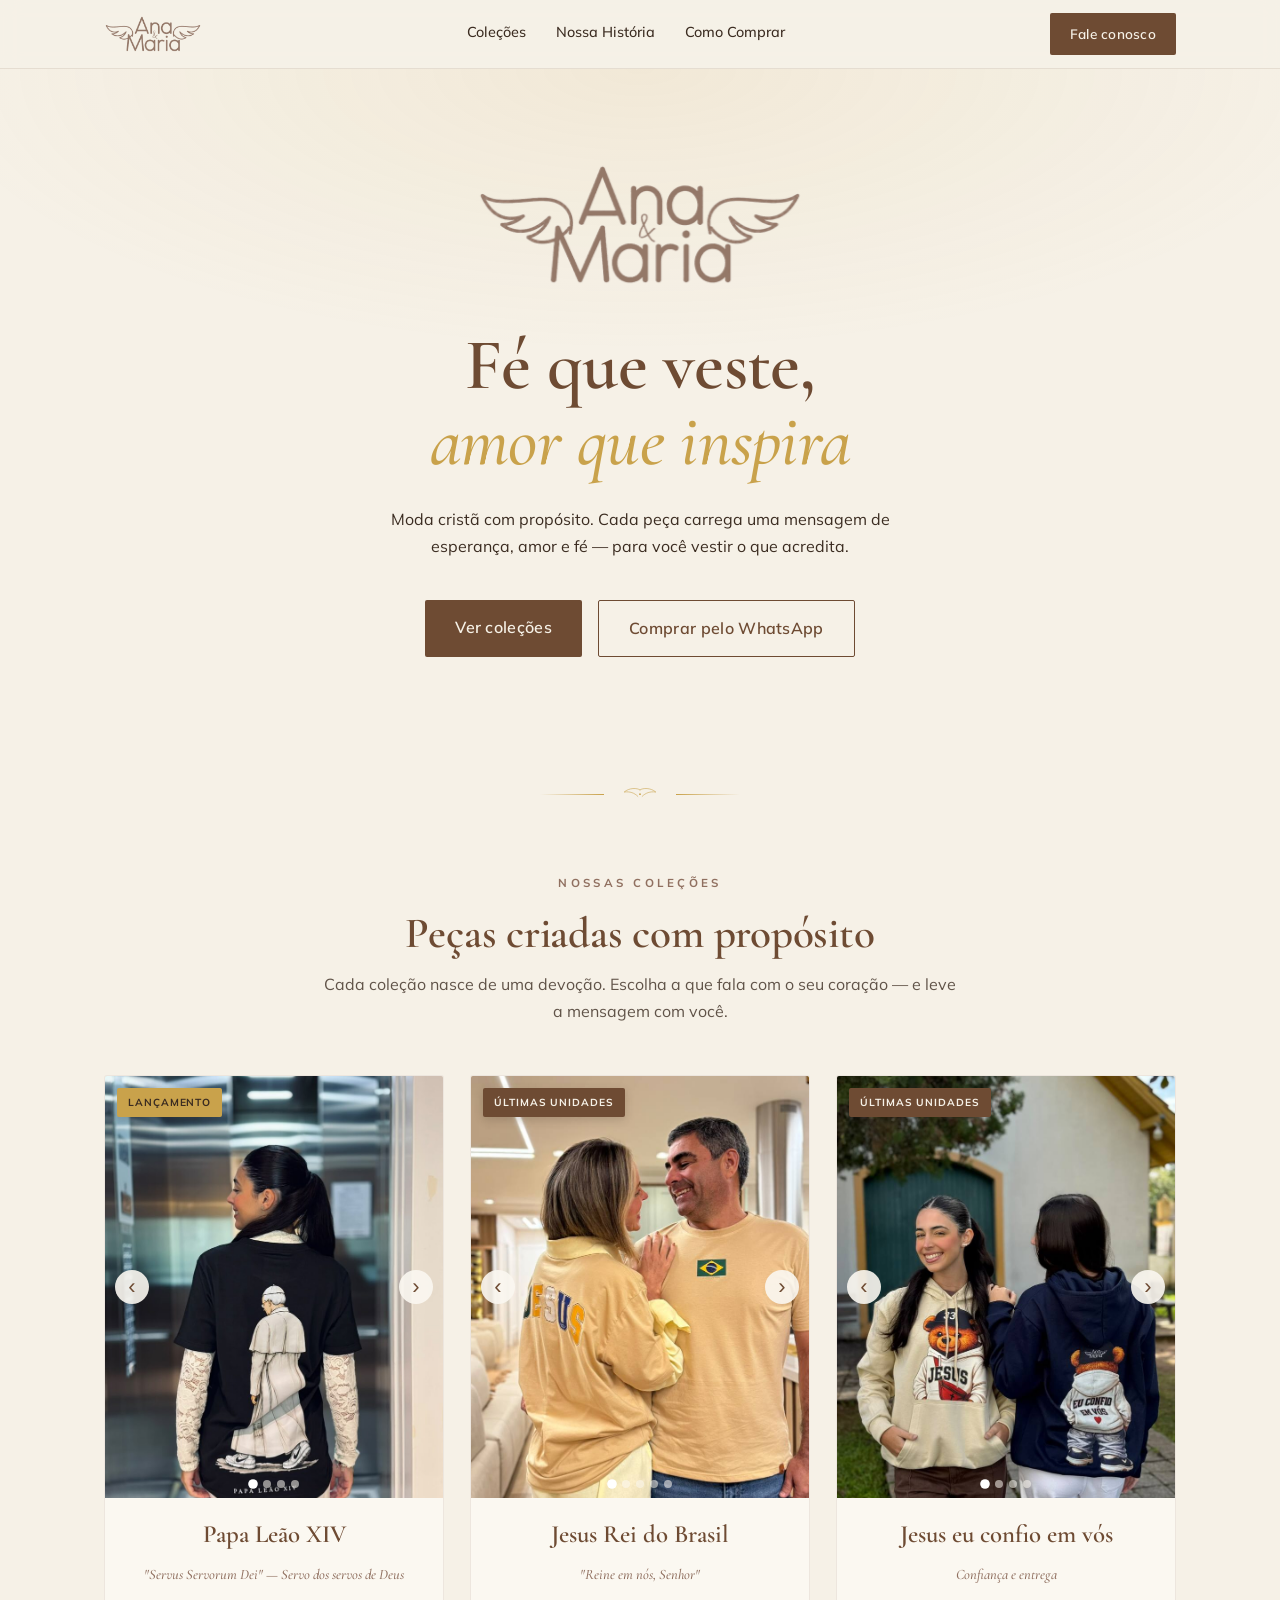
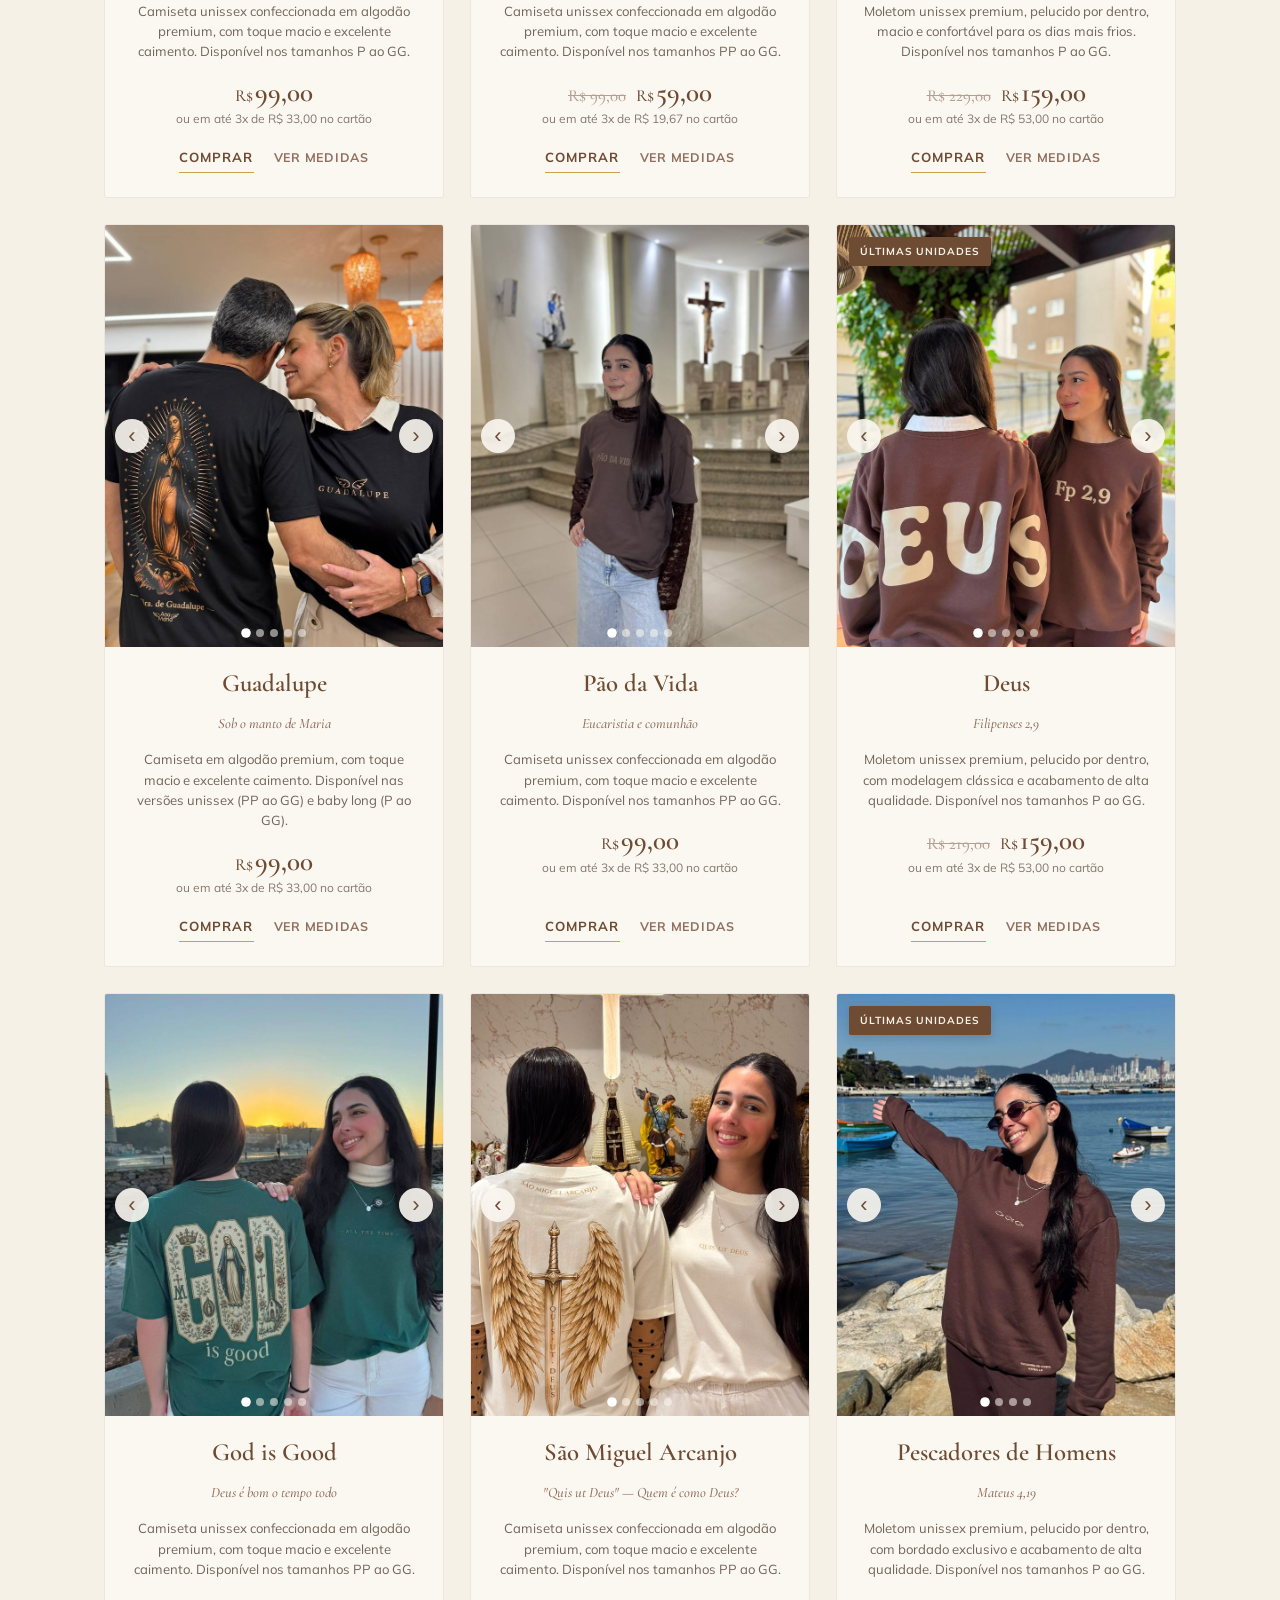
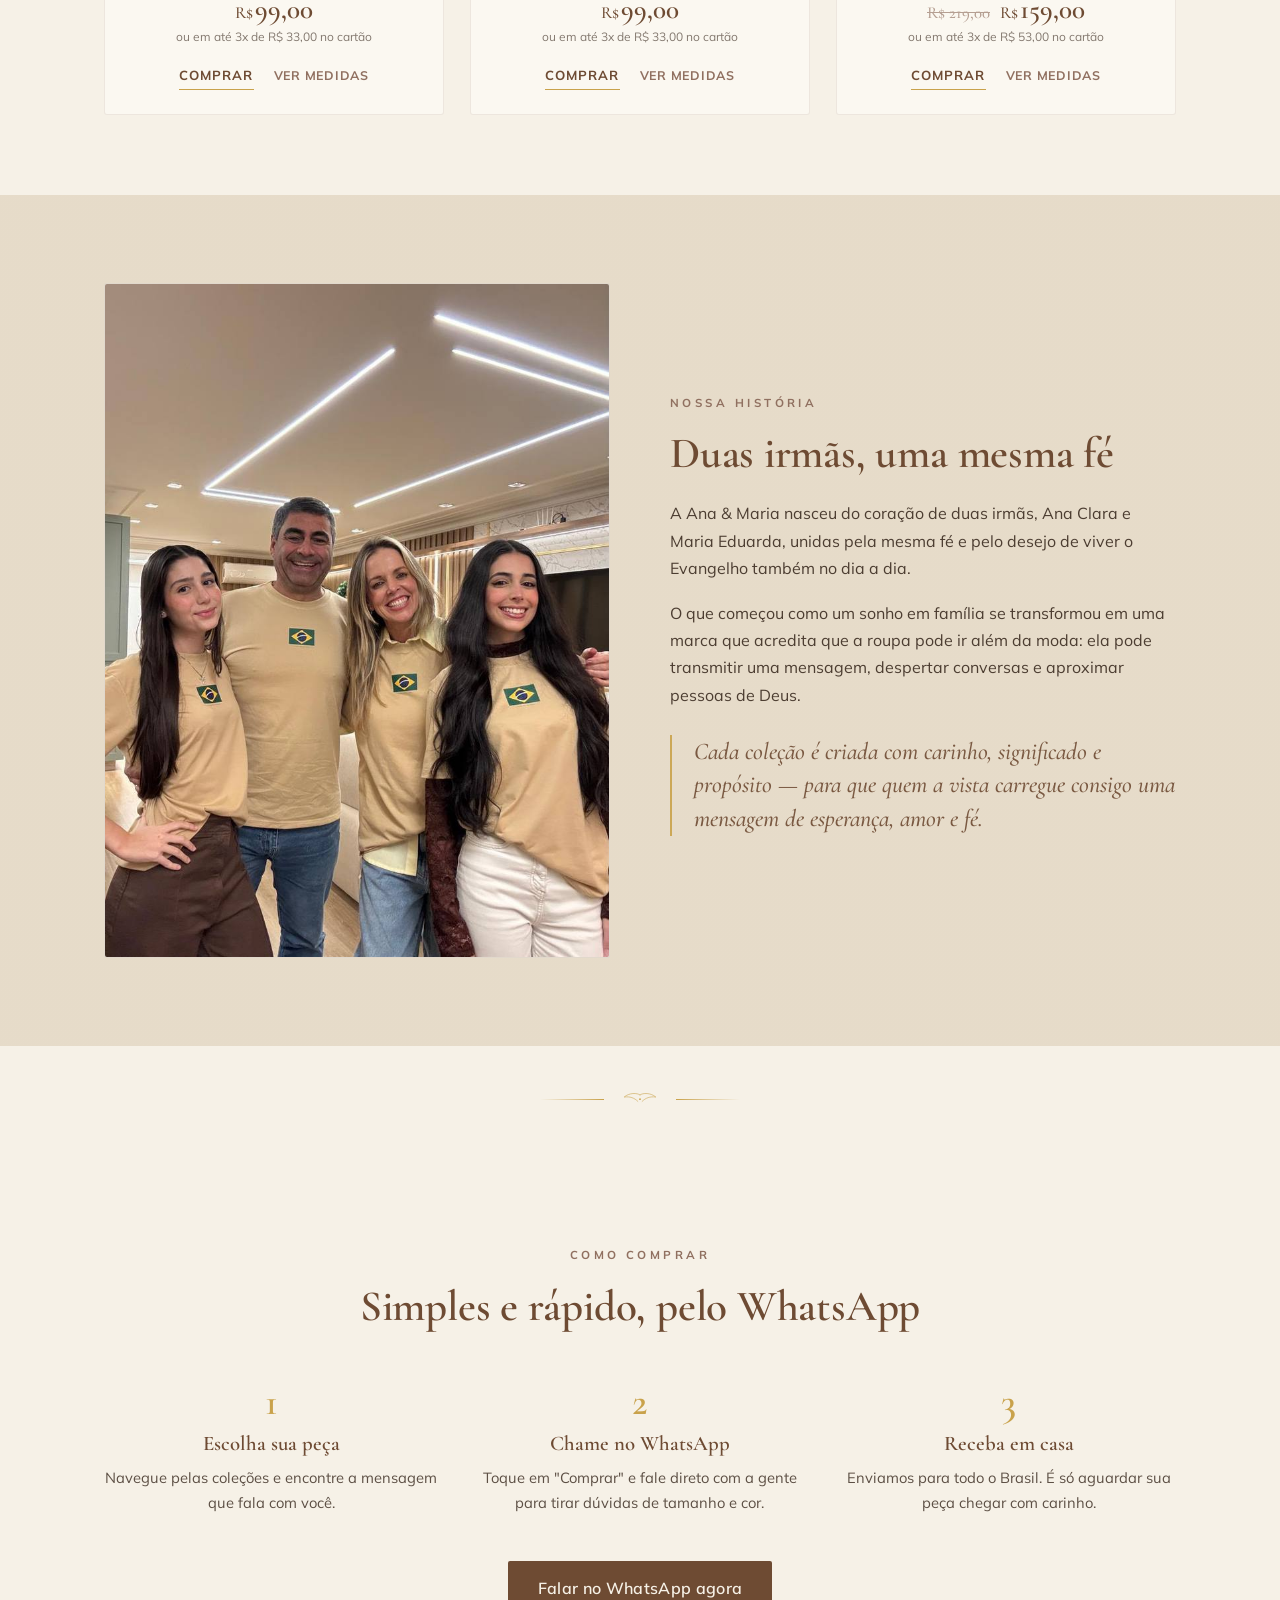
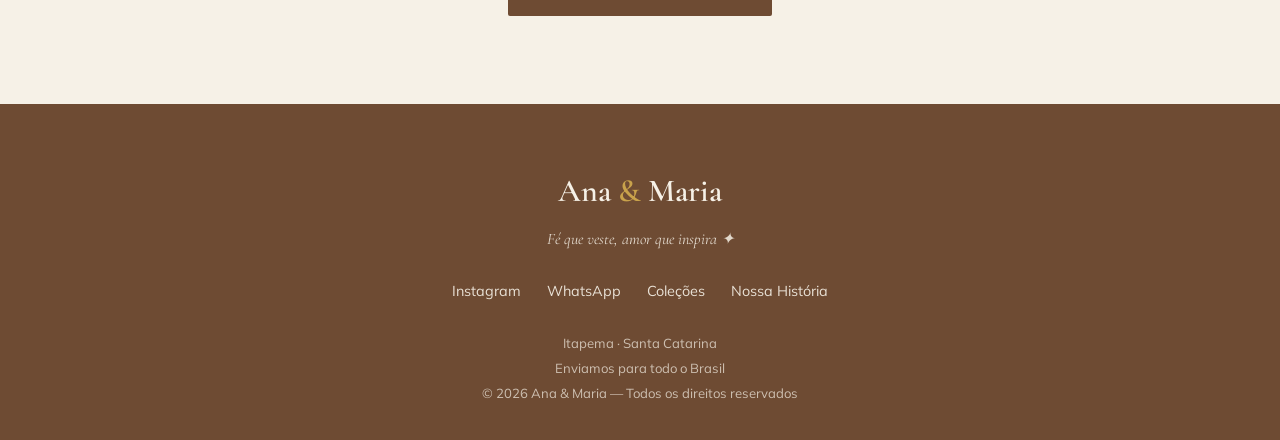
==== index.html @ 58301342 "V5.1 add coleção papa" ====
<!DOCTYPE html>
<html lang="pt-BR">
<head>
<meta charset="UTF-8">
<meta name="viewport" content="width=device-width, initial-scale=1.0">
<title>Ana &amp; Maria — Fé que veste, amor que inspira</title>
<meta name="description" content="Ana & Maria: moda cristã com propósito. Camisetas e moletons em algodão premium com mensagens de fé. Compre pelo WhatsApp — enviamos para todo o Brasil. Itapema/SC.">
<meta name="author" content="Ana &amp; Maria">
<meta name="robots" content="index, follow">
<link rel="canonical" href="https://useanaemaria.com.br/">
<meta name="theme-color" content="#F6F1E7">

<!-- ícones -->
<link rel="icon" type="image/png" href="img/favicon.png">
<link rel="apple-touch-icon" href="img/apple-touch-icon.png">

<!-- preview ao compartilhar (WhatsApp, Instagram, Facebook) -->
<meta property="og:type" content="website">
<meta property="og:site_name" content="Ana &amp; Maria">
<meta property="og:locale" content="pt_BR">
<meta property="og:title" content="Ana &amp; Maria — Fé que veste, amor que inspira">
<meta property="og:description" content="Ana & Maria: moda cristã com propósito. Camisetas e moletons em algodão premium com mensagens de fé. Compre pelo WhatsApp — enviamos para todo o Brasil. Itapema/SC.">
<meta property="og:url" content="https://useanaemaria.com.br/">
<meta property="og:image" content="https://useanaemaria.com.br/img/og-ana-e-maria.jpg">
<meta property="og:image:width" content="1200">
<meta property="og:image:height" content="630">
<meta property="og:image:alt" content="Ana &amp; Maria — moda cristã com propósito">
<meta name="twitter:card" content="summary_large_image">
<meta name="twitter:title" content="Ana &amp; Maria — Fé que veste, amor que inspira">
<meta name="twitter:description" content="Ana & Maria: moda cristã com propósito. Camisetas e moletons em algodão premium com mensagens de fé. Compre pelo WhatsApp — enviamos para todo o Brasil. Itapema/SC.">
<meta name="twitter:image" content="https://useanaemaria.com.br/img/og-ana-e-maria.jpg">

<link rel="preconnect" href="https://fonts.googleapis.com">
<link rel="preconnect" href="https://fonts.gstatic.com" crossorigin>
<link href="https://fonts.googleapis.com/css2?family=Cormorant+Garamond:ital,wght@0,500;0,600;0,700;1,500;1,600&family=Mulish:wght@300;400;500;600;700&display=swap" rel="stylesheet">
<style>
  :root{
    --creme:#F6F1E7;
    --pergaminho:#EAE0CE;
    --mocha:#907060;        /* cor real da logo */
    --terroso:#6E4B33;      /* profundo: títulos e botões */
    --espresso:#3B2C21;     /* texto corrido */
    --dourado:#C9A24B;      /* acento sacro */
    --card:#FBF8F1;
    --display:"Cormorant Garamond", Georgia, serif;
    --corpo:"Mulish", system-ui, sans-serif;
  }

  *{box-sizing:border-box;margin:0;padding:0;}
  html{scroll-behavior:smooth;}

  body{
    font-family:var(--corpo);
    color:var(--espresso);
    background:var(--creme);
    line-height:1.7;
    font-weight:400;
    -webkit-font-smoothing:antialiased;
  }

  .wrap{max-width:1120px;margin:0 auto;padding:0 24px;}

  .eyebrow{
    font-size:.72rem;font-weight:700;letter-spacing:.3em;
    text-transform:uppercase;color:var(--mocha);
  }

  /* ---------- tipografia dos títulos (refinada) ---------- */
  h1,h2,h3{font-family:var(--display);color:var(--terroso);}
  h1{font-weight:600;line-height:1.06;letter-spacing:-.01em;}
  h2{font-weight:600;line-height:1.15;letter-spacing:-.005em;}
  h3{font-weight:600;line-height:1.2;}

  /* ---------- animações base ---------- */
  @keyframes fadeUp{
    from{opacity:0;transform:translateY(20px);}
    to{opacity:1;transform:none;}
  }
  .h-anim{opacity:0;animation:fadeUp 1.4s cubic-bezier(.22,.61,.36,1) forwards;}
  .d1{animation-delay:.1s}
  .d2{animation-delay:.45s}
  .d3{animation-delay:.8s}
  .d4{animation-delay:1.15s}

  .reveal{
    opacity:0;transform:translateY(36px);
    transition:opacity 1.2s cubic-bezier(.22,.61,.36,1),transform 1.2s cubic-bezier(.22,.61,.36,1);
    transition-delay:var(--d,0s);
  }
  .reveal.visible{opacity:1;transform:none;}
  /* cards revelam via keyframe pra não conflitar com o hover */
  .card.reveal{transform:none;}
  .card.reveal.visible{animation:fadeUp 1.2s cubic-bezier(.22,.61,.36,1) both;animation-delay:var(--d,0s);}

  /* ---------- navbar ---------- */
  header.nav{
    position:sticky;top:0;z-index:50;
    background:rgba(246,241,231,.9);
    backdrop-filter:blur(10px);
    border-bottom:1px solid rgba(110,75,51,.12);
  }
  .nav-inner{display:flex;align-items:center;justify-content:space-between;height:68px;}
  .nav-logo img{height:38px;width:auto;display:block;}
  .nav-links{display:flex;gap:30px;}
  .nav-links a{
    color:var(--espresso);text-decoration:none;font-size:.9rem;font-weight:500;
    padding-bottom:2px;border-bottom:1px solid transparent;transition:border-color .2s;
  }
  .nav-links a:hover,.nav-links a:focus-visible{border-color:var(--dourado);}
  .nav-cta{
    background:var(--terroso);color:var(--creme);text-decoration:none;
    padding:9px 20px;border-radius:2px;font-size:.85rem;font-weight:600;
    letter-spacing:.02em;transition:background .2s;
  }
  .nav-cta:hover,.nav-cta:focus-visible{background:var(--mocha);}

  /* ---------- hero ---------- */
  .hero{
    text-align:center;padding:92px 24px 84px;
    background:
      radial-gradient(ellipse 80% 60% at 50% 0%, rgba(201,162,75,.10), transparent 70%),
      var(--creme);
  }
  .hero .logo-hero{width:clamp(230px,30vw,330px);height:auto;margin:0 auto 38px;display:block;}
  .hero h1{font-size:clamp(2.7rem,6.2vw,4.5rem);margin-bottom:26px;}
  .hero h1 em{font-style:italic;font-weight:500;color:var(--dourado);}
  .hero .tag{max-width:540px;margin:0 auto 40px;opacity:.85;}
  .hero .btns{display:flex;gap:16px;justify-content:center;flex-wrap:wrap;}
  .btn-primary{
    background:var(--terroso);color:var(--creme);text-decoration:none;
    padding:14px 30px;border-radius:2px;font-weight:600;letter-spacing:.02em;
    transition:transform .2s,background .2s;display:inline-block;
  }
  .btn-primary:hover,.btn-primary:focus-visible{background:var(--mocha);transform:translateY(-2px);}
  .btn-ghost{
    background:transparent;color:var(--terroso);text-decoration:none;
    padding:14px 30px;border:1px solid var(--terroso);border-radius:2px;
    font-weight:600;letter-spacing:.02em;transition:all .2s;display:inline-block;
  }
  .btn-ghost:hover,.btn-ghost:focus-visible{background:var(--terroso);color:var(--creme);}

  /* ---------- divisória asas (desenham ao aparecer) ---------- */
  .divisor{padding:46px 0;}
  .asas{display:flex;align-items:center;justify-content:center;gap:18px;}
  .asas .linha{height:1px;width:64px;background:linear-gradient(90deg,transparent,var(--dourado));}
  .asas .linha.dir{background:linear-gradient(90deg,var(--dourado),transparent);}
  .asas svg{width:36px;height:auto;color:var(--dourado);overflow:visible;}
  .asas svg path{
    stroke-dasharray:230;stroke-dashoffset:230;
    transition:stroke-dashoffset 2.3s ease .2s;
  }
  .asas.visible svg path{stroke-dashoffset:0;}
  .asas svg circle{opacity:0;transition:opacity .8s ease 2.1s;}
  .asas.visible svg circle{opacity:1;}

  /* ---------- coleções ---------- */
  .colecoes{padding:20px 0 80px;}
  .sec-head{text-align:center;max-width:640px;margin:0 auto 50px;}
  .sec-head h2{font-size:clamp(1.9rem,3.6vw,2.7rem);margin:14px 0 12px;}
  .sec-head p{opacity:.8;}

  .grade{display:grid;grid-template-columns:repeat(3,1fr);gap:26px;}
  .grade .card:nth-child(2){--d:.18s}
  .grade .card:nth-child(3){--d:.36s}
  .grade .card:nth-child(4){--d:.14s}
  .grade .card:nth-child(5){--d:.32s}
  .grade .card:nth-child(6){--d:.5s}

  .card{
    background:var(--card);border:1px solid rgba(110,75,51,.10);
    border-radius:3px;overflow:hidden;
    transition:transform .3s cubic-bezier(.22,.61,.36,1),box-shadow .3s;
    display:flex;flex-direction:column;
  }
  .card:hover{transform:translateY(-5px);box-shadow:0 16px 36px rgba(59,44,33,.11);}
  .card .foto{aspect-ratio:4/5;background:var(--pergaminho);position:relative;overflow:hidden;}
  .trilho{display:flex;height:100%;transition:transform .45s cubic-bezier(.22,.61,.36,1);touch-action:pan-y;cursor:grab;}
  .trilho img{flex:0 0 100%;width:100%;height:100%;object-fit:cover;user-select:none;-webkit-user-drag:none;}
  .cnav{
    position:absolute;top:50%;transform:translateY(-50%);z-index:2;
    width:34px;height:34px;border-radius:50%;border:none;cursor:pointer;
    background:rgba(251,248,241,.9);color:var(--terroso);font-size:22px;line-height:1;
    display:flex;align-items:center;justify-content:center;transition:background .2s;
  }
  .cnav:hover{background:#fff;}
  .cnav.prev{left:10px}.cnav.next{right:10px}
  .cdots{position:absolute;bottom:10px;left:0;right:0;z-index:2;display:flex;gap:6px;justify-content:center;}
  .cdots button{width:8px;height:8px;border-radius:50%;border:none;padding:0;cursor:pointer;background:rgba(251,248,241,.55);transition:background .2s,transform .2s;}
  .cdots button.on{background:#fff;transform:scale(1.2);}
  .card .info{padding:22px 22px 24px;text-align:center;display:flex;flex-direction:column;gap:13px;flex:1;}
  .card .info h3{font-size:1.55rem;}
  .card .info .verso{font-size:.9rem;font-style:italic;font-family:var(--display);font-weight:500;color:var(--mocha);min-height:1.2em;}
  .card .info .desc{font-size:.82rem;opacity:.72;margin:0;line-height:1.55;padding:0 4px;}
  .card .info .preco{display:flex;flex-direction:column;gap:3px;margin-top:4px;}
  .card .info .preco .valor{font-family:var(--display);font-size:1.7rem;font-weight:600;color:var(--terroso);line-height:1;}
  .card .info .preco .valor small{font-size:.62em;font-weight:500;margin-right:2px;}
  .card .info .preco .parcela{font-size:.75rem;opacity:.62;}
  .card .info .preco .valores{display:flex;gap:10px;align-items:baseline;justify-content:center;flex-wrap:wrap;}
  .card .info .preco .antigo{font-family:var(--display);font-size:1.05rem;font-weight:500;color:var(--mocha);opacity:.65;text-decoration:line-through;line-height:1;}
  .card .selo{
    position:absolute;top:12px;left:12px;z-index:3;
    background:var(--terroso);color:var(--creme);
    font-family:var(--corpo);font-size:.64rem;font-weight:700;
    letter-spacing:.09em;text-transform:uppercase;
    padding:6px 11px;border-radius:2px;
    box-shadow:0 3px 10px rgba(59,44,33,.20);
  }
  .card .selo.lancamento{background:var(--dourado);color:var(--espresso);}
  .card .info .acoes{margin-top:auto;padding-top:4px;display:flex;gap:20px;justify-content:center;align-items:center;}
  .card .info .comprar{
    color:var(--terroso);text-decoration:none;font-size:.82rem;font-weight:700;
    letter-spacing:.08em;text-transform:uppercase;border-bottom:1px solid var(--dourado);
    padding-bottom:3px;transition:color .2s;
  }
  .card .info .comprar:hover,.card .info .comprar:focus-visible{color:var(--dourado);}

  .medidas-btn{
    background:none;border:none;cursor:pointer;font-family:var(--corpo);
    color:var(--mocha);font-size:.78rem;font-weight:700;letter-spacing:.06em;text-transform:uppercase;
    padding:0 0 3px;border-bottom:1px solid transparent;transition:color .2s,border-color .2s;
  }
  .medidas-btn:hover,.medidas-btn:focus-visible{color:var(--dourado);border-color:var(--dourado);}

  .mmodal{
    position:fixed;inset:0;z-index:100;display:none;
    align-items:center;justify-content:center;padding:20px;
    background:rgba(43,32,24,.78);
  }
  .mmodal.aberto{display:flex;}
  .mmodal .caixa{
    position:relative;max-width:430px;width:100%;max-height:90vh;overflow:auto;
    border-radius:6px;background:var(--card);
  }
  .mmodal .caixa img{width:100%;display:block;}
  .mmodal .caixa img + img{margin-top:14px;}
  .mfechar{
    position:sticky;top:10px;margin-left:auto;margin-right:10px;display:flex;align-items:center;justify-content:center;
    width:34px;height:34px;border-radius:50%;border:none;cursor:pointer;
    background:rgba(251,248,241,.95);color:var(--terroso);font-size:20px;z-index:2;
  }

  /* ---------- história ---------- */
  .historia{
    background:linear-gradient(rgba(110,75,51,.03),rgba(110,75,51,.03)),var(--pergaminho);
    padding:88px 0;
  }
  .hist-grid{display:grid;grid-template-columns:1fr 1fr;gap:60px;align-items:center;}
  .hist-foto{
    aspect-ratio:3/4;background:var(--creme);border:1px solid rgba(110,75,51,.15);
    border-radius:3px;display:flex;align-items:center;justify-content:center;
    color:var(--mocha);overflow:hidden;
    /* SUBSTITUA por: <img src="irmas.jpg" alt="Ana Clara e Maria Eduarda"> */
  }
  .hist-foto img{width:100%;height:100%;object-fit:cover;}
  .hist-foto .ph{font-size:.78rem;letter-spacing:.14em;text-transform:uppercase;opacity:.55;}
  .hist-txt{--d:.3s;}
  .hist-txt h2{font-size:clamp(1.9rem,3.6vw,2.7rem);margin:14px 0 22px;}
  .hist-txt p{margin-bottom:18px;opacity:.9;}
  .pull{
    font-family:var(--display);font-style:italic;font-weight:500;font-size:1.5rem;line-height:1.4;
    color:var(--terroso);border-left:2px solid var(--dourado);padding-left:22px;margin:26px 0;
  }

  /* ---------- como comprar ---------- */
  .comprar-sec{padding:88px 0;text-align:center;}
  .passos{display:grid;grid-template-columns:repeat(3,1fr);gap:34px;margin:52px 0 46px;}
  .passos .passo:nth-child(2){--d:.2s}
  .passos .passo:nth-child(3){--d:.4s}
  .passo .num{font-family:var(--display);font-weight:600;font-size:2.4rem;color:var(--dourado);line-height:1;margin-bottom:10px;}
  .passo h3{font-size:1.3rem;margin-bottom:8px;}
  .passo p{font-size:.92rem;opacity:.82;}

  /* ---------- rodapé ---------- */
  footer{background:var(--terroso);color:var(--creme);padding:60px 24px 34px;text-align:center;}
  footer .fbrand{font-family:var(--display);font-size:2rem;font-weight:600;margin-bottom:8px;}
  footer .fbrand span{color:var(--dourado);}
  footer .fmotto{font-family:var(--display);font-style:italic;opacity:.85;margin-bottom:26px;}
  footer .flinks{display:flex;gap:26px;justify-content:center;flex-wrap:wrap;margin-bottom:26px;}
  footer .flinks a{color:var(--creme);text-decoration:none;font-size:.9rem;opacity:.9;border-bottom:1px solid transparent;transition:border-color .2s;}
  footer .flinks a:hover,footer .flinks a:focus-visible{border-color:var(--dourado);}
  footer .finfo{font-size:.82rem;opacity:.7;line-height:1.9;}

  /* ---------- responsivo ---------- */
  @media (max-width:860px){
    .grade{grid-template-columns:repeat(2,1fr);}
    .hist-grid{grid-template-columns:1fr;gap:34px;}
    .hist-foto{max-width:360px;margin:0 auto;width:100%;}
    .passos{grid-template-columns:1fr;gap:28px;}
    .nav-links,.nav-cta{display:none;}
  }
  @media (max-width:520px){
    .grade{grid-template-columns:1fr;}
    .hero{padding:64px 20px 58px;}
  }

  /* ---------- acessibilidade ---------- */
  @media (prefers-reduced-motion:reduce){
    *{transition:none!important;animation:none!important;scroll-behavior:auto!important;}
    .h-anim{opacity:1;}
    .reveal{opacity:1;transform:none;}
    .asas svg path{stroke-dashoffset:0;}
    .asas svg circle{opacity:1;}
  }
  :focus-visible{outline:2px solid var(--dourado);outline-offset:3px;}
</style>
</head>
<body>

<!-- ============ NAV ============ -->
<header class="nav">
  <div class="wrap nav-inner">
    <a class="nav-logo" href="#" aria-label="Ana & Maria — início">
      <img src="img/logo.png" alt="Ana & Maria">
    </a>
    <nav class="nav-links">
      <a href="#colecoes">Coleções</a>
      <a href="#historia">Nossa História</a>
      <a href="#comprar">Como Comprar</a>
    </nav>
    <a class="nav-cta" href="https://wa.me/5547996770546?text=Ol%C3%A1!%20Vim%20pelo%20site%20da%20Ana%20%26%20Maria" target="_blank" rel="noopener">Fale conosco</a>
  </div>
</header>

<!-- ============ HERO ============ -->
<section class="hero">
  <img class="logo-hero h-anim d1" src="img/logo.png" alt="Ana & Maria">
  <h1 class="h-anim d2">Fé que veste,<br><em>amor que inspira</em></h1>
  <p class="tag h-anim d3">Moda cristã com propósito. Cada peça carrega uma mensagem de esperança, amor e fé — para você vestir o que acredita.</p>
  <div class="btns h-anim d4">
    <a class="btn-primary" href="#colecoes">Ver coleções</a>
    <a class="btn-ghost" href="https://wa.me/5547996770546?text=Ol%C3%A1!%20Vim%20pelo%20site%20da%20Ana%20%26%20Maria" target="_blank" rel="noopener">Comprar pelo WhatsApp</a>
  </div>
</section>

<!-- divisória asas -->
<div class="divisor">
  <div class="asas reveal">
    <span class="linha"></span>
    <svg viewBox="0 0 100 40" fill="none" xmlns="http://www.w3.org/2000/svg" aria-hidden="true">
      <path d="M50 8 C42 2 20 2 6 14 C22 12 34 16 44 26 M50 8 C58 2 80 2 94 14 C78 12 66 16 56 26" stroke="currentColor" stroke-width="1.6" stroke-linecap="round"/>
      <circle cx="50" cy="20" r="2.4" fill="currentColor"/>
    </svg>
    <span class="linha dir"></span>
  </div>
</div>

<!-- ============ COLEÇÕES ============ -->
<section class="colecoes" id="colecoes">
  <div class="wrap">
    <div class="sec-head reveal">
      <span class="eyebrow">Nossas Coleções</span>
      <h2>Peças criadas com propósito</h2>
      <p>Cada coleção nasce de uma devoção. Escolha a que fala com o seu coração — e leve a mensagem com você.</p>
    </div>

    <div class="grade">
      <!-- CARD 1 -->
      <article class="card reveal">
        <div class="foto carrossel">
          <span class="selo lancamento">Lançamento</span>
          <div class="trilho">
            <img src="img/papa-leao-xiv-capa.jpg" alt="Coleção Papa Leão XIV" loading="lazy" draggable="false">
            <img src="img/papa-leao-xiv-frente.jpg" alt="Coleção Papa Leão XIV — frente" loading="lazy" draggable="false">
            <img src="img/papa-leao-xiv-costas.jpg" alt="Coleção Papa Leão XIV — costas" loading="lazy" draggable="false">
            <img src="img/papa-leao-xiv-frente-2.jpg" alt="Coleção Papa Leão XIV — frente, outro ângulo" loading="lazy" draggable="false">
          </div>
          <button class="cnav prev" aria-label="Foto anterior">&#8249;</button>
          <button class="cnav next" aria-label="Próxima foto">&#8250;</button>
          <div class="cdots"></div>
        </div>
        <div class="info">
          <h3>Papa Leão XIV</h3>
          <span class="verso">"Servus Servorum Dei" — Servo dos servos de Deus</span>
          <p class="desc">Camiseta unissex confeccionada em algodão premium, com toque macio e excelente caimento. Disponível nos tamanhos P ao GG.</p>
          <div class="preco">
            <span class="valor"><small>R$</small>99,00</span>
            <span class="parcela">ou em até 3x de R$ 33,00 no cartão</span>
          </div>
          <div class="acoes">
            <a class="comprar" href="https://wa.me/5547996770546?text=Ol%C3%A1!%20Tenho%20interesse%20na%20cole%C3%A7%C3%A3o%20Papa%20Le%C3%A3o%20XIV" target="_blank" rel="noopener">Comprar</a>
            <button class="medidas-btn" data-tab="uni">Ver medidas</button>
          </div>
        </div>
      </article>
      <article class="card reveal">
        <div class="foto carrossel">
          <span class="selo">Últimas unidades</span>
          <div class="trilho">
            <img src="img/jesus-rei-do-brasil-capa.jpg" alt="Coleção Jesus Rei do Brasil" loading="lazy" draggable="false">
            <img src="img/jesus-rei-do-brasil-frente.jpg" alt="Coleção Jesus Rei do Brasil — frente" loading="lazy" draggable="false">
            <img src="img/jesus-rei-do-brasil-costas.jpg" alt="Coleção Jesus Rei do Brasil — costas" loading="lazy" draggable="false">
            <img src="img/jesus-rei-do-brasil-frente-unissex.jpg" alt="Coleção Jesus Rei do Brasil — versão unissex, frente" loading="lazy" draggable="false">
            <img src="img/jesus-rei-do-brasil-costas-unissex.jpg" alt="Coleção Jesus Rei do Brasil — versão unissex, costas" loading="lazy" draggable="false">
          </div>
          <button class="cnav prev" aria-label="Foto anterior">&#8249;</button>
          <button class="cnav next" aria-label="Próxima foto">&#8250;</button>
          <div class="cdots"></div>
        </div>
        <div class="info">
          <h3>Jesus Rei do Brasil</h3>
          <span class="verso">"Reine em nós, Senhor"</span>
          <p class="desc">Camiseta unissex confeccionada em algodão premium, com toque macio e excelente caimento. Disponível nos tamanhos PP ao GG.</p>
          <div class="preco">
            <span class="valores"><span class="antigo">R$ 99,00</span><span class="valor"><small>R$</small>59,00</span></span>
            <span class="parcela">ou em até 3x de R$ 19,67 no cartão</span>
          </div>
          <div class="acoes">
            <a class="comprar" href="https://wa.me/5547996770546?text=Ol%C3%A1!%20Tenho%20interesse%20na%20cole%C3%A7%C3%A3o%20Jesus%20Rei%20do%20Brasil" target="_blank" rel="noopener">Comprar</a>
            <button class="medidas-btn" data-tab="uni">Ver medidas</button>
          </div>
        </div>
      </article>
      <!-- CARD 2 -->
      <article class="card reveal">
        <div class="foto carrossel">
          <span class="selo">Últimas unidades</span>
          <div class="trilho">
            <img src="img/jesus-eu-confio-em-vos-capa.jpg" alt="Coleção Jesus eu confio em vós" loading="lazy" draggable="false">
            <img src="img/jesus-eu-confio-em-vos-frente-creme.jpg" alt="Coleção Jesus eu confio em vós — frente (creme)" loading="lazy" draggable="false">
            <img src="img/jesus-eu-confio-em-vos-frente-azul.jpg" alt="Coleção Jesus eu confio em vós — frente (azul marinho)" loading="lazy" draggable="false">
            <img src="img/jesus-eu-confio-em-vos-costas.jpg" alt="Coleção Jesus eu confio em vós — costas" loading="lazy" draggable="false">
          </div>
          <button class="cnav prev" aria-label="Foto anterior">&#8249;</button>
          <button class="cnav next" aria-label="Próxima foto">&#8250;</button>
          <div class="cdots"></div>
        </div>
        <div class="info">
          <h3>Jesus eu confio em vós</h3>
          <span class="verso">Confiança e entrega</span>
          <p class="desc">Moletom unissex premium, pelucido por dentro, macio e confortável para os dias mais frios. Disponível nos tamanhos P ao GG.</p>
          <div class="preco">
            <span class="valores"><span class="antigo">R$ 229,00</span><span class="valor"><small>R$</small>159,00</span></span>
            <span class="parcela">ou em até 3x de R$ 53,00 no cartão</span>
          </div>
          <div class="acoes">
            <a class="comprar" href="https://wa.me/5547996770546?text=Ol%C3%A1!%20Tenho%20interesse%20na%20cole%C3%A7%C3%A3o%20Jesus%20eu%20confio%20em%20v%C3%B3s" target="_blank" rel="noopener">Comprar</a>
            <button class="medidas-btn" data-tab="capuz">Ver medidas</button>
          </div>
        </div>
      </article>
      <!-- CARD 3 -->
      <article class="card reveal">
        <div class="foto carrossel">
          <div class="trilho">
            <img src="img/guadalupe-capa.jpg" alt="Coleção Guadalupe" loading="lazy" draggable="false">
            <img src="img/guadalupe-frente.jpg" alt="Coleção Guadalupe — frente" loading="lazy" draggable="false">
            <img src="img/guadalupe-costas.jpg" alt="Coleção Guadalupe — costas" loading="lazy" draggable="false">
            <img src="img/guadalupe-frente-unissex.jpg" alt="Coleção Guadalupe — versão unissex, frente" loading="lazy" draggable="false">
            <img src="img/guadalupe-costas-unissex.jpg" alt="Coleção Guadalupe — versão unissex, costas" loading="lazy" draggable="false">
          </div>
          <button class="cnav prev" aria-label="Foto anterior">&#8249;</button>
          <button class="cnav next" aria-label="Próxima foto">&#8250;</button>
          <div class="cdots"></div>
        </div>
        <div class="info">
          <h3>Guadalupe</h3>
          <span class="verso">Sob o manto de Maria</span>
          <p class="desc">Camiseta em algodão premium, com toque macio e excelente caimento. Disponível nas versões unissex (PP ao GG) e baby long (P ao GG).</p>
          <div class="preco">
            <span class="valor"><small>R$</small>99,00</span>
            <span class="parcela">ou em até 3x de R$ 33,00 no cartão</span>
          </div>
          <div class="acoes">
            <a class="comprar" href="https://wa.me/5547996770546?text=Ol%C3%A1!%20Tenho%20interesse%20na%20cole%C3%A7%C3%A3o%20Guadalupe" target="_blank" rel="noopener">Comprar</a>
            <button class="medidas-btn" data-tab="uni,fem">Ver medidas</button>
          </div>
        </div>
      </article>
      <!-- CARD 4 -->
      <article class="card reveal">
        <div class="foto carrossel">
          <div class="trilho">
            <img src="img/pao-da-vida-capa.jpg" alt="Coleção Pão da Vida" loading="lazy" draggable="false">
            <img src="img/pao-da-vida-frente.jpg" alt="Coleção Pão da Vida — frente" loading="lazy" draggable="false">
            <img src="img/pao-da-vida-costas.jpg" alt="Coleção Pão da Vida — costas" loading="lazy" draggable="false">
            <img src="img/pao-da-vida-frente-unissex.jpg" alt="Coleção Pão da Vida — versão unissex, frente" loading="lazy" draggable="false">
            <img src="img/pao-da-vida-costas-unissex.jpg" alt="Coleção Pão da Vida — versão unissex, costas" loading="lazy" draggable="false">
          </div>
          <button class="cnav prev" aria-label="Foto anterior">&#8249;</button>
          <button class="cnav next" aria-label="Próxima foto">&#8250;</button>
          <div class="cdots"></div>
        </div>
        <div class="info">
          <h3>Pão da Vida</h3>
          <span class="verso">Eucaristia e comunhão</span>
          <p class="desc">Camiseta unissex confeccionada em algodão premium, com toque macio e excelente caimento. Disponível nos tamanhos PP ao GG.</p>
          <div class="preco">
            <span class="valor"><small>R$</small>99,00</span>
            <span class="parcela">ou em até 3x de R$ 33,00 no cartão</span>
          </div>
          <div class="acoes">
            <a class="comprar" href="https://wa.me/5547996770546?text=Ol%C3%A1!%20Tenho%20interesse%20na%20cole%C3%A7%C3%A3o%20P%C3%A3o%20da%20Vida" target="_blank" rel="noopener">Comprar</a>
            <button class="medidas-btn" data-tab="uni">Ver medidas</button>
          </div>
        </div>
      </article>
      <!-- CARD 5 -->
      <article class="card reveal">
        <div class="foto carrossel">
          <span class="selo">Últimas unidades</span>
          <div class="trilho">
            <img src="img/deus-capa.jpg" alt="Coleção Deus" loading="lazy" draggable="false">
            <img src="img/deus-frente.jpg" alt="Coleção Deus — frente" loading="lazy" draggable="false">
            <img src="img/deus-costas.jpg" alt="Coleção Deus — costas" loading="lazy" draggable="false">
            <img src="img/deus-frente-unissex.jpg" alt="Coleção Deus — versão unissex, frente" loading="lazy" draggable="false">
            <img src="img/deus-costas-unissex.jpg" alt="Coleção Deus — versão unissex, costas" loading="lazy" draggable="false">
          </div>
          <button class="cnav prev" aria-label="Foto anterior">&#8249;</button>
          <button class="cnav next" aria-label="Próxima foto">&#8250;</button>
          <div class="cdots"></div>
        </div>
        <div class="info">
          <h3>Deus</h3>
          <span class="verso">Filipenses 2,9</span>
          <p class="desc">Moletom unissex premium, pelucido por dentro, com modelagem clássica e acabamento de alta qualidade. Disponível nos tamanhos P ao GG.</p>
          <div class="preco">
            <span class="valores"><span class="antigo">R$ 219,00</span><span class="valor"><small>R$</small>159,00</span></span>
            <span class="parcela">ou em até 3x de R$ 53,00 no cartão</span>
          </div>
          <div class="acoes">
            <a class="comprar" href="https://wa.me/5547996770546?text=Ol%C3%A1!%20Tenho%20interesse%20na%20cole%C3%A7%C3%A3o%20Deus" target="_blank" rel="noopener">Comprar</a>
            <button class="medidas-btn" data-tab="gola">Ver medidas</button>
          </div>
        </div>
      </article>
      <!-- CARD 6 -->
      <article class="card reveal">
        <div class="foto carrossel">
          <div class="trilho">
            <img src="img/god-is-good-capa.jpg" alt="Coleção God is Good" loading="lazy" draggable="false">
            <img src="img/god-is-good-frente.jpg" alt="Coleção God is Good — frente" loading="lazy" draggable="false">
            <img src="img/god-is-good-costas.jpg" alt="Coleção God is Good — costas" loading="lazy" draggable="false">
            <img src="img/god-is-good-frente-unissex.jpg" alt="Coleção God is Good — versão unissex, frente" loading="lazy" draggable="false">
            <img src="img/god-is-good-costas-unissex.jpg" alt="Coleção God is Good — versão unissex, costas" loading="lazy" draggable="false">
          </div>
          <button class="cnav prev" aria-label="Foto anterior">&#8249;</button>
          <button class="cnav next" aria-label="Próxima foto">&#8250;</button>
          <div class="cdots"></div>
        </div>
        <div class="info">
          <h3>God is Good</h3>
          <span class="verso">Deus é bom o tempo todo</span>
          <p class="desc">Camiseta unissex confeccionada em algodão premium, com toque macio e excelente caimento. Disponível nos tamanhos PP ao GG.</p>
          <div class="preco">
            <span class="valor"><small>R$</small>99,00</span>
            <span class="parcela">ou em até 3x de R$ 33,00 no cartão</span>
          </div>
          <div class="acoes">
            <a class="comprar" href="https://wa.me/5547996770546?text=Ol%C3%A1!%20Tenho%20interesse%20na%20cole%C3%A7%C3%A3o%20God%20is%20Good" target="_blank" rel="noopener">Comprar</a>
            <button class="medidas-btn" data-tab="uni">Ver medidas</button>
          </div>
        </div>
      </article>
      <!-- CARD 7 -->
      <article class="card reveal">
        <div class="foto carrossel">
          <div class="trilho">
            <img src="img/sao-miguel-arcanjo-capa.jpg" alt="Coleção São Miguel Arcanjo" loading="lazy" draggable="false">
            <img src="img/sao-miguel-arcanjo-frente.jpg" alt="Coleção São Miguel Arcanjo — frente" loading="lazy" draggable="false">
            <img src="img/sao-miguel-arcanjo-costas.jpg" alt="Coleção São Miguel Arcanjo — costas" loading="lazy" draggable="false">
            <img src="img/sao-miguel-arcanjo-frente-unissex.jpg" alt="Coleção São Miguel Arcanjo — versão unissex, frente" loading="lazy" draggable="false">
            <img src="img/sao-miguel-arcanjo-costas-unissex.jpg" alt="Coleção São Miguel Arcanjo — versão unissex, costas" loading="lazy" draggable="false">
          </div>
          <button class="cnav prev" aria-label="Foto anterior">&#8249;</button>
          <button class="cnav next" aria-label="Próxima foto">&#8250;</button>
          <div class="cdots"></div>
        </div>
        <div class="info">
          <h3>São Miguel Arcanjo</h3>
          <span class="verso">"Quis ut Deus" — Quem é como Deus?</span>
          <p class="desc">Camiseta unissex confeccionada em algodão premium, com toque macio e excelente caimento. Disponível nos tamanhos PP ao GG.</p>
          <div class="preco">
            <span class="valor"><small>R$</small>99,00</span>
            <span class="parcela">ou em até 3x de R$ 33,00 no cartão</span>
          </div>
          <div class="acoes">
            <a class="comprar" href="https://wa.me/5547996770546?text=Ol%C3%A1!%20Tenho%20interesse%20na%20cole%C3%A7%C3%A3o%20S%C3%A3o%20Miguel%20Arcanjo" target="_blank" rel="noopener">Comprar</a>
            <button class="medidas-btn" data-tab="uni">Ver medidas</button>
          </div>
        </div>
      </article>
      <!-- CARD 8 -->
      <article class="card reveal">
        <div class="foto carrossel">
          <span class="selo">Últimas unidades</span>
          <div class="trilho">
            <img src="img/pescadores-de-homens-capa.jpg" alt="Coleção Pescadores de Homens" loading="lazy" draggable="false">
            <img src="img/pescadores-de-homens-frente.jpg" alt="Coleção Pescadores de Homens — frente" loading="lazy" draggable="false">
            <img src="img/pescadores-de-homens-detalhes.jpg" alt="Coleção Pescadores de Homens — detalhes do bordado" loading="lazy" draggable="false">
            <img src="img/pescadores-de-homens-unissex.jpg" alt="Coleção Pescadores de Homens — versão unissex" loading="lazy" draggable="false">
          </div>
          <button class="cnav prev" aria-label="Foto anterior">&#8249;</button>
          <button class="cnav next" aria-label="Próxima foto">&#8250;</button>
          <div class="cdots"></div>
        </div>
        <div class="info">
          <h3>Pescadores de Homens</h3>
          <span class="verso">Mateus 4,19</span>
          <p class="desc">Moletom unissex premium, pelucido por dentro, com bordado exclusivo e acabamento de alta qualidade. Disponível nos tamanhos P ao GG.</p>
          <div class="preco">
            <span class="valores"><span class="antigo">R$ 219,00</span><span class="valor"><small>R$</small>159,00</span></span>
            <span class="parcela">ou em até 3x de R$ 53,00 no cartão</span>
          </div>
          <div class="acoes">
            <a class="comprar" href="https://wa.me/5547996770546?text=Ol%C3%A1!%20Tenho%20interesse%20na%20cole%C3%A7%C3%A3o%20Pescadores%20de%20Homens" target="_blank" rel="noopener">Comprar</a>
            <button class="medidas-btn" data-tab="gola">Ver medidas</button>
          </div>
        </div>
      </article>
      <!-- CARD 9 -->
    </div>
  </div>
</section>

<!-- ============ HISTÓRIA ============ -->
<section class="historia" id="historia">
  <div class="wrap hist-grid">
    <div class="hist-foto reveal"><img src="img/nossa-historia-familia.jpg" alt="A família por trás da Ana & Maria" loading="lazy"></div>
    <div class="hist-txt reveal">
      <span class="eyebrow">Nossa História</span>
      <h2>Duas irmãs, uma mesma fé</h2>
      <p>A Ana &amp; Maria nasceu do coração de duas irmãs, Ana Clara e Maria Eduarda, unidas pela mesma fé e pelo desejo de viver o Evangelho também no dia a dia.</p>
      <p>O que começou como um sonho em família se transformou em uma marca que acredita que a roupa pode ir além da moda: ela pode transmitir uma mensagem, despertar conversas e aproximar pessoas de Deus.</p>
      <p class="pull">Cada coleção é criada com carinho, significado e propósito — para que quem a vista carregue consigo uma mensagem de esperança, amor e fé.</p>
    </div>
  </div>
</section>

<!-- divisória asas -->
<div class="divisor">
  <div class="asas reveal">
    <span class="linha"></span>
    <svg viewBox="0 0 100 40" fill="none" xmlns="http://www.w3.org/2000/svg" aria-hidden="true">
      <path d="M50 8 C42 2 20 2 6 14 C22 12 34 16 44 26 M50 8 C58 2 80 2 94 14 C78 12 66 16 56 26" stroke="currentColor" stroke-width="1.6" stroke-linecap="round"/>
      <circle cx="50" cy="20" r="2.4" fill="currentColor"/>
    </svg>
    <span class="linha dir"></span>
  </div>
</div>

<!-- ============ COMO COMPRAR ============ -->
<section class="comprar-sec" id="comprar">
  <div class="wrap">
    <div class="sec-head reveal" style="margin-bottom:0;">
      <span class="eyebrow">Como Comprar</span>
      <h2>Simples e rápido, pelo WhatsApp</h2>
    </div>
    <div class="passos">
      <div class="passo reveal">
        <div class="num">1</div>
        <h3>Escolha sua peça</h3>
        <p>Navegue pelas coleções e encontre a mensagem que fala com você.</p>
      </div>
      <div class="passo reveal">
        <div class="num">2</div>
        <h3>Chame no WhatsApp</h3>
        <p>Toque em "Comprar" e fale direto com a gente para tirar dúvidas de tamanho e cor.</p>
      </div>
      <div class="passo reveal">
        <div class="num">3</div>
        <h3>Receba em casa</h3>
        <p>Enviamos para todo o Brasil. É só aguardar sua peça chegar com carinho.</p>
      </div>
    </div>
    <div class="reveal"><a class="btn-primary" href="https://wa.me/5547996770546?text=Ol%C3%A1!%20Vim%20pelo%20site%20da%20Ana%20%26%20Maria" target="_blank" rel="noopener">Falar no WhatsApp agora</a></div>
  </div>
</section>

<!-- modal das tabelas de medidas -->
<div class="mmodal" id="mmodal" role="dialog" aria-modal="true" aria-label="Tabela de medidas">
  <div class="caixa">
    <button class="mfechar" id="mfechar" aria-label="Fechar">&times;</button>
    <div id="mconteudo"></div>
  </div>
</div>

<!-- ============ RODAPÉ ============ -->
<footer>
  <div class="fbrand">Ana <span>&amp;</span> Maria</div>
  <div class="fmotto">Fé que veste, amor que inspira ✦</div>
  <div class="flinks">
    <a href="https://www.instagram.com/useanaemaria" target="_blank" rel="noopener">Instagram</a>
    <a href="https://wa.me/5547996770546?text=Ol%C3%A1!%20Vim%20pelo%20site%20da%20Ana%20%26%20Maria" target="_blank" rel="noopener">WhatsApp</a>
    <a href="#colecoes">Coleções</a>
    <a href="#historia">Nossa História</a>
  </div>
  <div class="finfo">
    Itapema · Santa Catarina<br>
    Enviamos para todo o Brasil<br>
    © 2026 Ana &amp; Maria — Todos os direitos reservados
  </div>
</footer>

<script>
(function(){
  var alvos = document.querySelectorAll('.reveal');
  if (window.matchMedia('(prefers-reduced-motion: reduce)').matches || !('IntersectionObserver' in window)) {
    alvos.forEach(function(el){ el.classList.add('visible'); });
    return;
  }
  var io = new IntersectionObserver(function(entradas){
    entradas.forEach(function(en){
      if (en.isIntersecting) {
        en.target.classList.add('visible');
        io.unobserve(en.target);
      }
    });
  }, { threshold: 0.15, rootMargin: '0px 0px -40px 0px' });
  alvos.forEach(function(el){ io.observe(el); });
})();

(function(){
  document.querySelectorAll('.carrossel').forEach(function(root){
    var trilho = root.querySelector('.trilho');
    var slides = trilho.querySelectorAll('img');
    var n = slides.length;
    if (n < 2) { root.querySelector('.prev').style.display='none'; root.querySelector('.next').style.display='none'; return; }
    var dotsBox = root.querySelector('.cdots');
    var i = 0;
    for (var d = 0; d < n; d++) {
      var b = document.createElement('button');
      b.setAttribute('aria-label', 'Foto ' + (d+1) + ' de ' + n);
      b.dataset.i = d;
      dotsBox.appendChild(b);
    }
    var dots = dotsBox.querySelectorAll('button');
    function go(x){
      i = (x + n) % n;
      trilho.style.transform = 'translateX(-' + (i*100) + '%)';
      dots.forEach(function(dd,k){ dd.classList.toggle('on', k === i); });
    }
    root.querySelector('.prev').addEventListener('click', function(){ go(i-1); });
    root.querySelector('.next').addEventListener('click', function(){ go(i+1); });
    dots.forEach(function(dd){ dd.addEventListener('click', function(){ go(parseInt(dd.dataset.i)); }); });
    var x0 = null;
    trilho.addEventListener('pointerdown', function(e){ x0 = e.clientX; });
    trilho.addEventListener('pointerup', function(e){
      if (x0 === null) return;
      var dx = e.clientX - x0;
      if (dx < -40) go(i+1); else if (dx > 40) go(i-1);
      x0 = null;
    });
    go(0);
  });

  var TABELAS = {
    uni:   'img/medidas-camiseta-basica-unissex.jpg',
    over:  'img/medidas-camiseta-oversized.jpg',
    gola:  'img/medidas-moletom-gola-careca.jpg',
    capuz: 'img/medidas-moletom-com-capuz.jpg',
    fem:   'img/medidas-camiseta-baby-long.jpg'
  };
  var modal = document.getElementById('mmodal');
  var mconteudo = document.getElementById('mconteudo');
  function fechar(){ modal.classList.remove('aberto'); document.body.style.overflow=''; }
  document.querySelectorAll('.medidas-btn').forEach(function(btn){
    btn.addEventListener('click', function(){
      mconteudo.innerHTML = '';
      btn.dataset.tab.split(',').forEach(function(k){
        var im = document.createElement('img');
        im.src = TABELAS[k];
        im.alt = 'Tabela de medidas';
        mconteudo.appendChild(im);
      });
      modal.classList.add('aberto');
      document.body.style.overflow = 'hidden';
    });
  });
  document.getElementById('mfechar').addEventListener('click', fechar);
  modal.addEventListener('click', function(e){ if (e.target === modal) fechar(); });
  document.addEventListener('keydown', function(e){ if (e.key === 'Escape') fechar(); });
})();
</script>


<script type="application/ld+json">
{
  "@context": "https://schema.org",
  "@type": "ClothingStore",
  "name": "Ana & Maria",
  "alternateName": "Use Ana e Maria",
  "description": "Ana & Maria: moda cristã com propósito. Camisetas e moletons em algodão premium com mensagens de fé. Compre pelo WhatsApp — enviamos para todo o Brasil. Itapema/SC.",
  "url": "https://useanaemaria.com.br/",
  "image": "https://useanaemaria.com.br/img/og-ana-e-maria.jpg",
  "logo": "https://useanaemaria.com.br/img/logo.png",
  "slogan": "Fé que veste, amor que inspira",
  "telephone": "+5547996770546",
  "priceRange": "R$ 59 - R$ 159",
  "address": {
    "@type": "PostalAddress",
    "addressLocality": "Itapema",
    "addressRegion": "SC",
    "addressCountry": "BR"
  },
  "areaServed": "BR",
  "sameAs": [
    "https://www.instagram.com/useanaemaria",
    "https://wa.me/5547996770546"
  ]
}
</script>
</body>
</html>
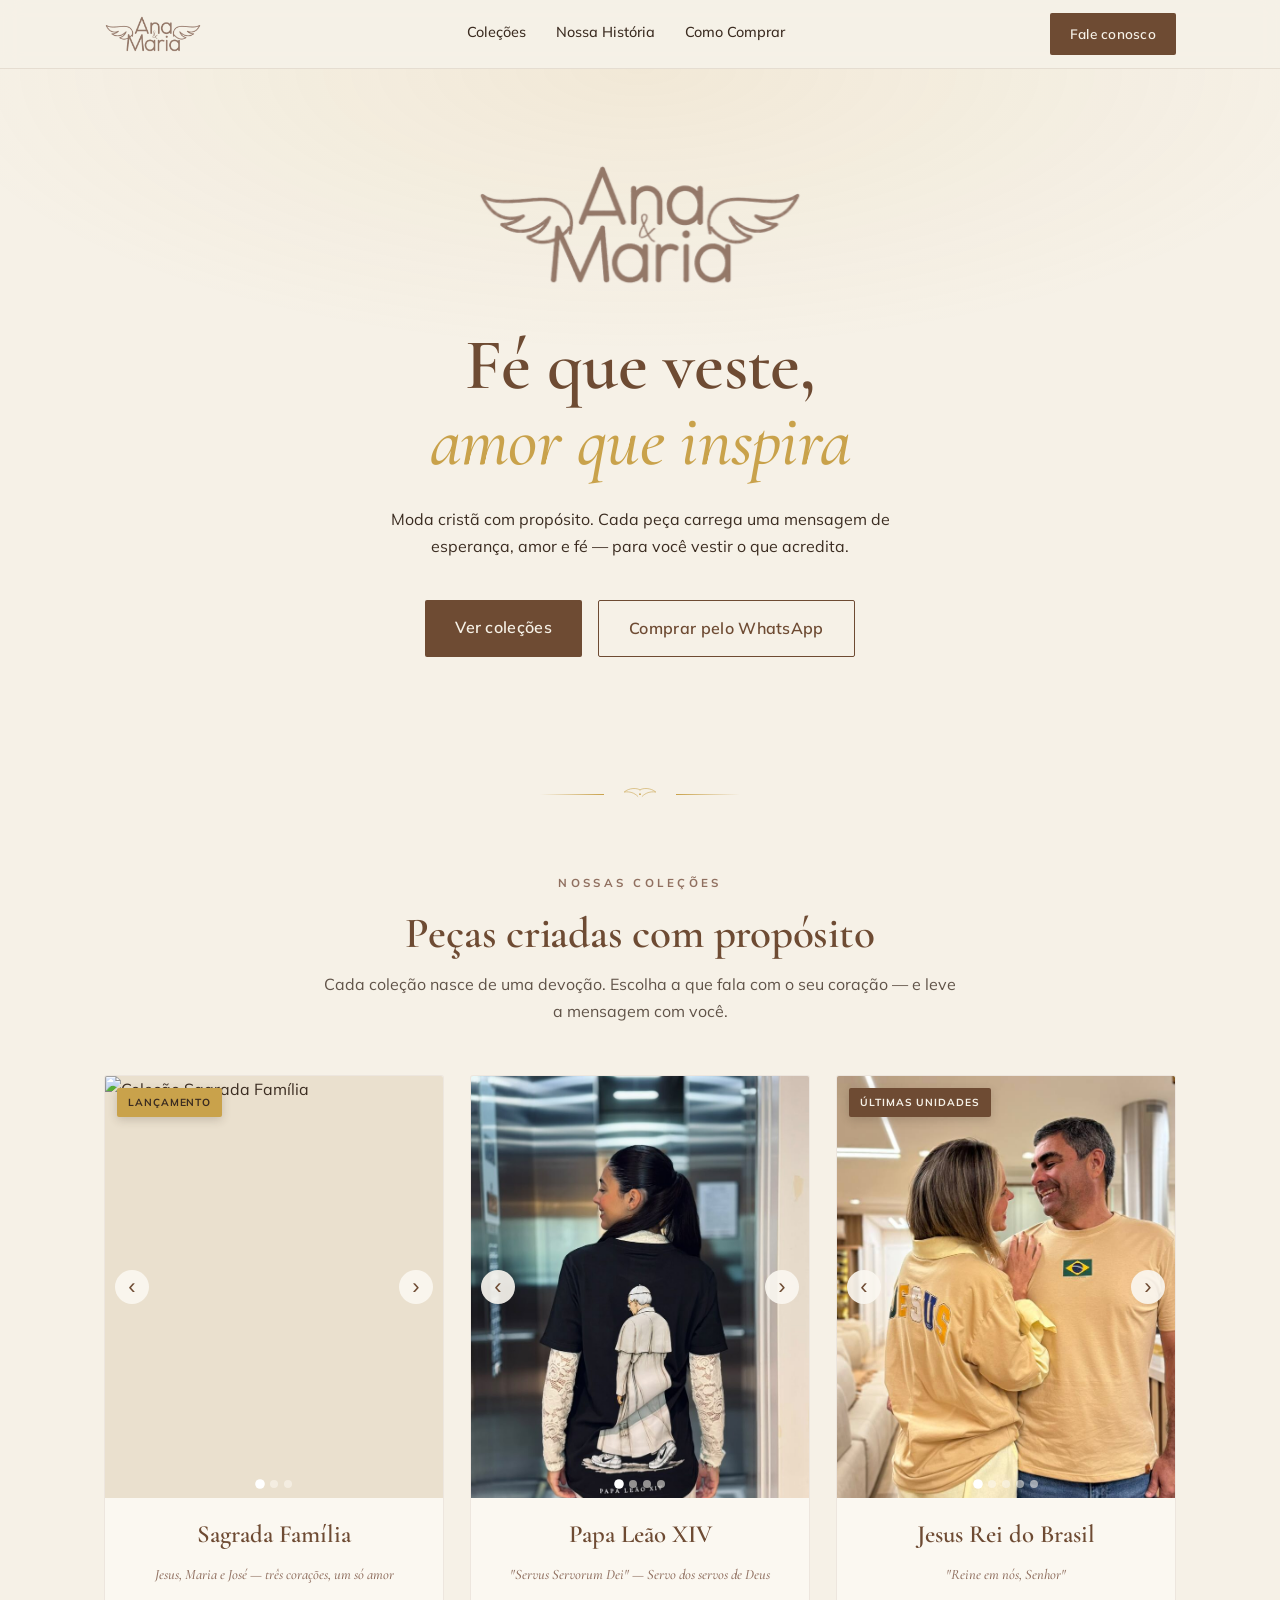
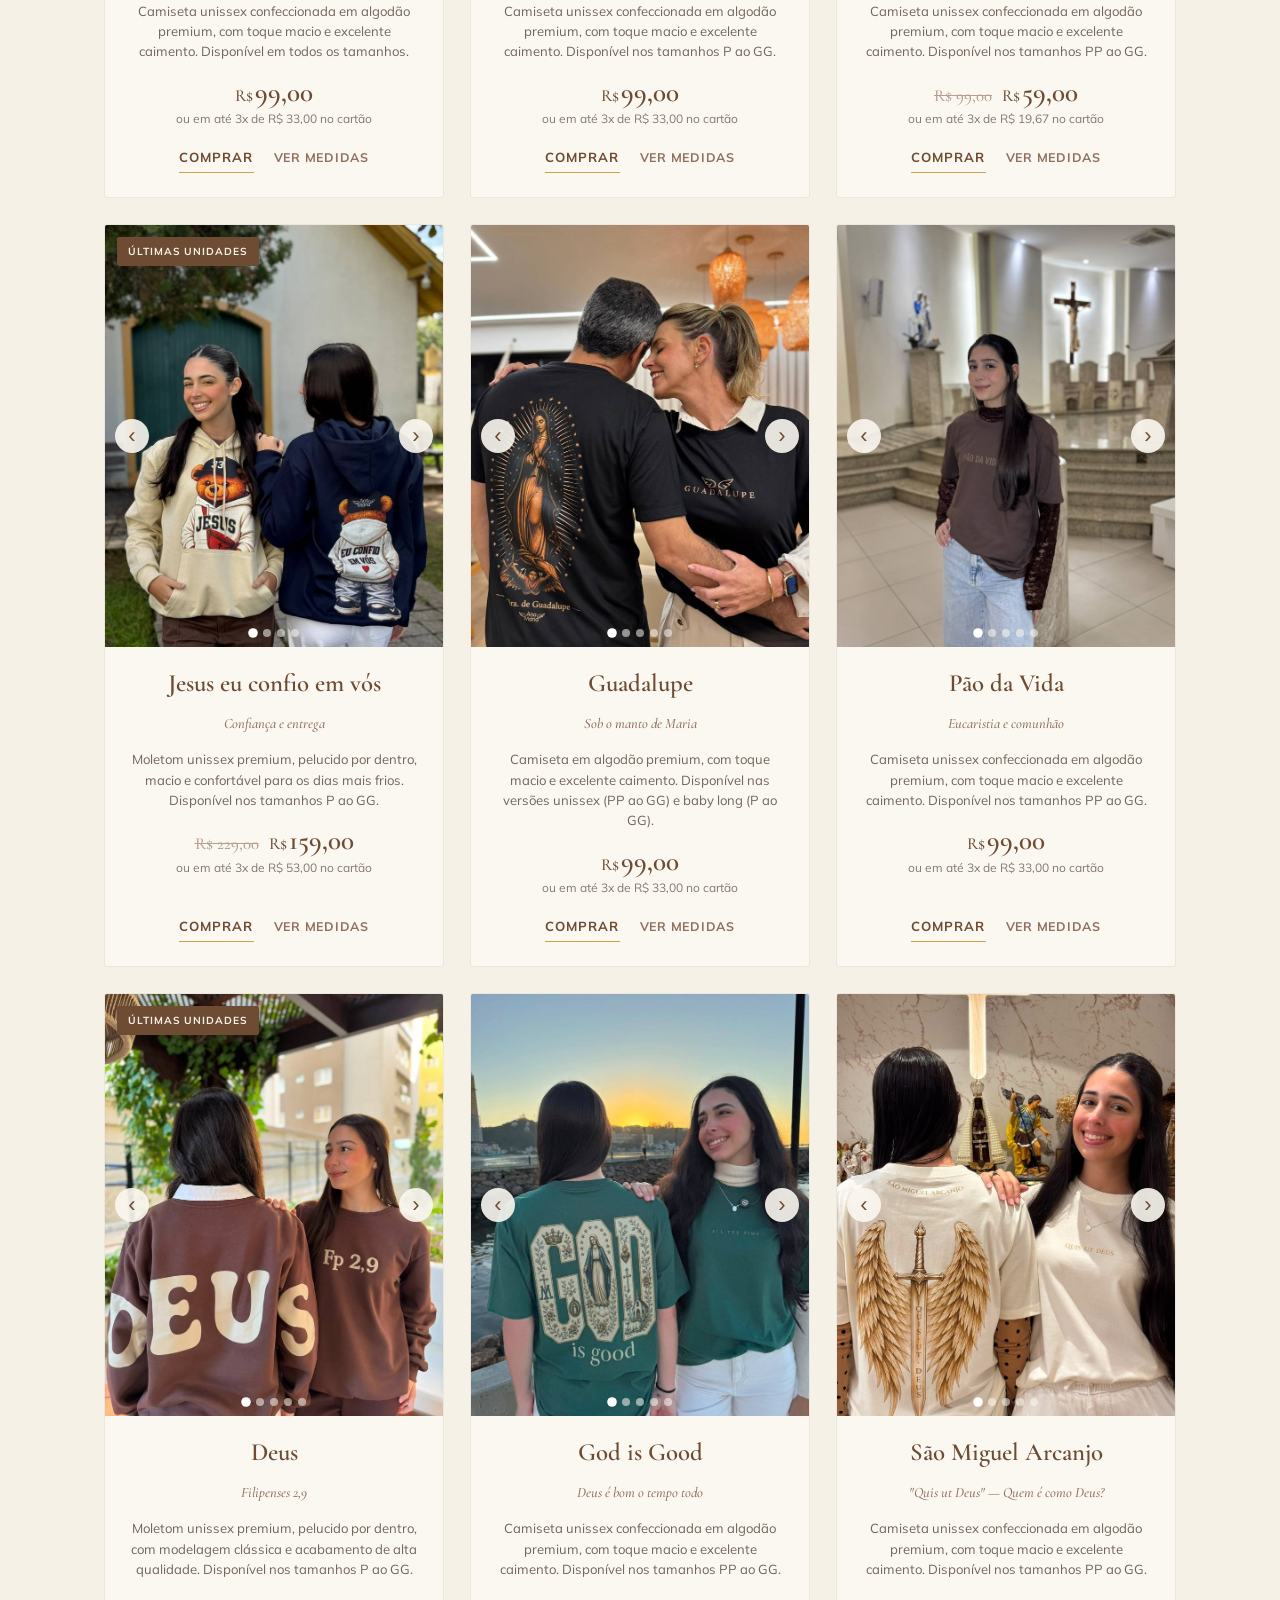
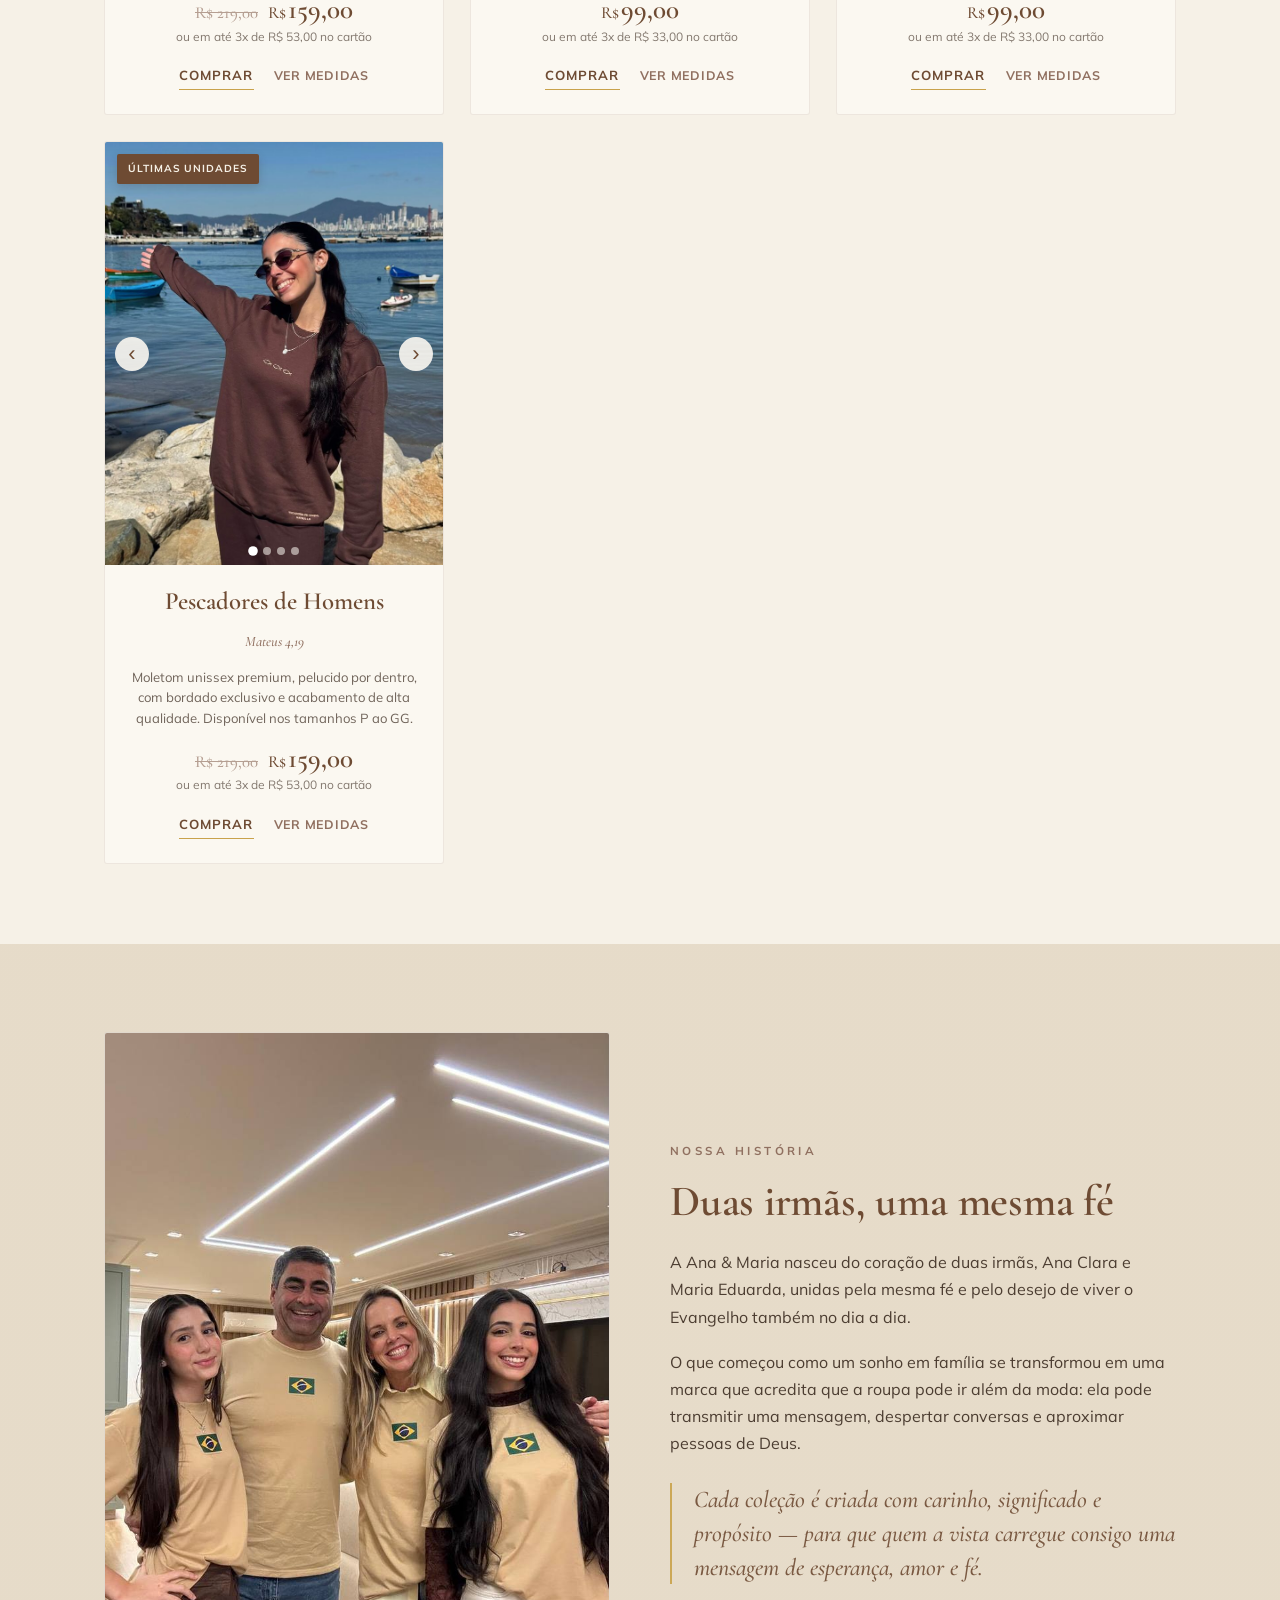
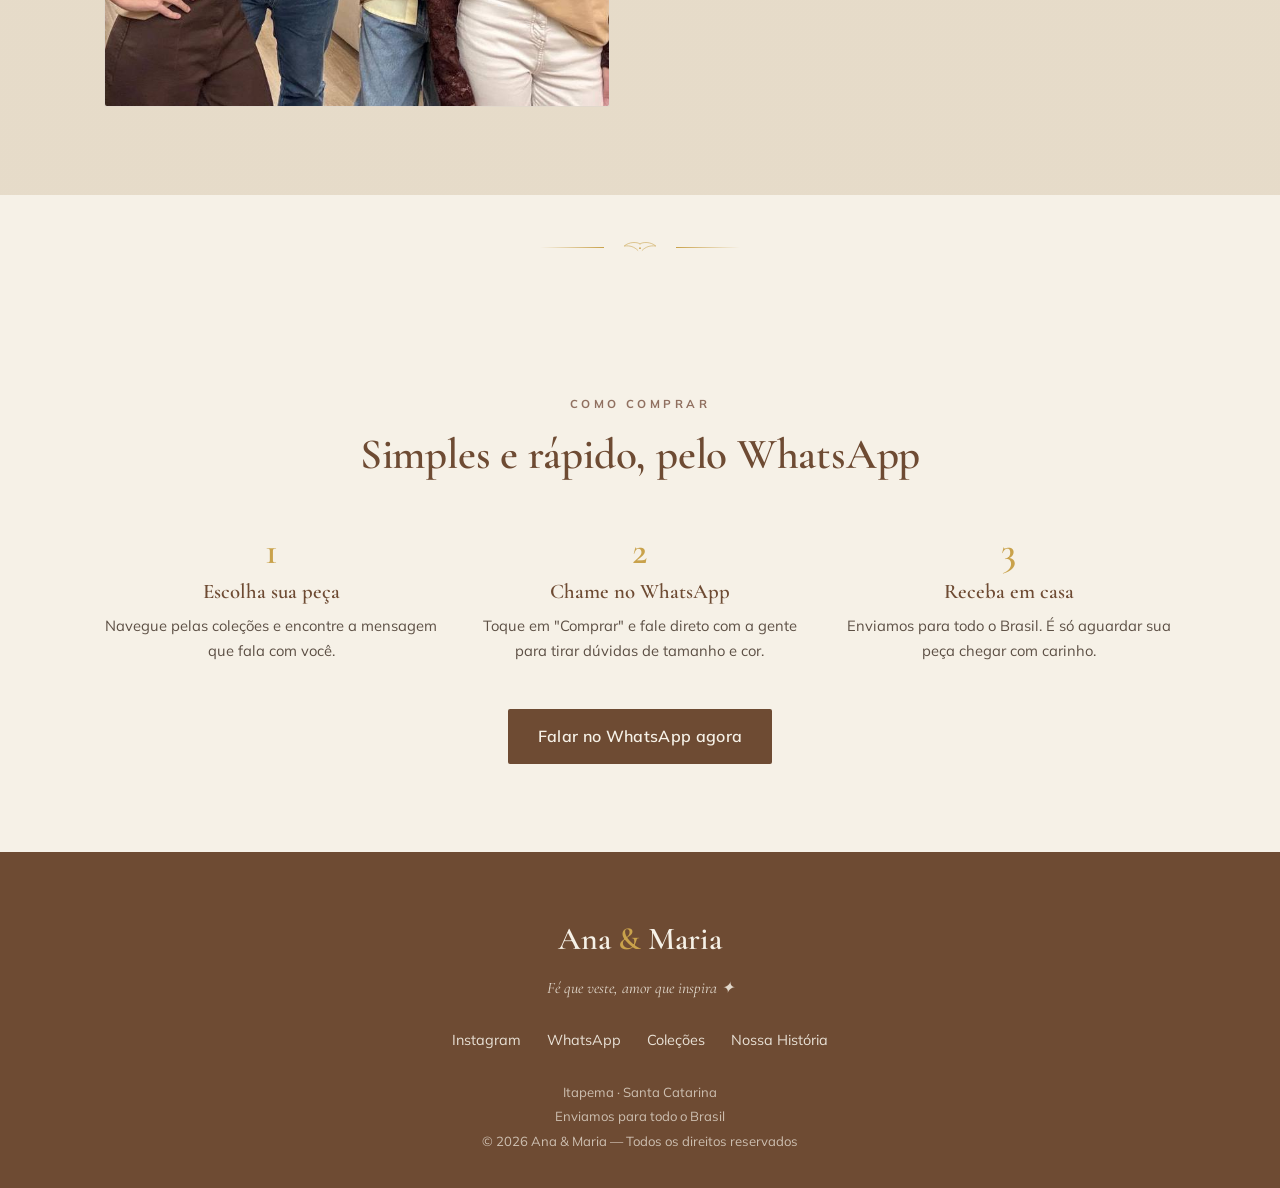
==== commit 16fcad32: "INDEX da V6 Add coleção sagrada Familia, pós queda do site" ====
--- a/index.html
+++ b/index.html
@@ -354,10 +354,37 @@
     </div>
 
     <div class="grade">
-      <!-- CARD 1 -->
+      <!-- CARD 1 — SAGRADA FAMÍLIA -->
       <article class="card reveal">
         <div class="foto carrossel">
           <span class="selo lancamento">Lançamento</span>
+          <div class="trilho">
+            <img src="img/sagrada-familia-capa.jpg" alt="Coleção Sagrada Família" loading="lazy" draggable="false">
+            <img src="img/sagrada-familia-frente.jpg" alt="Coleção Sagrada Família — frente" loading="lazy" draggable="false">
+            <img src="img/sagrada-familia-costas.jpg" alt="Coleção Sagrada Família — detalhe das asas nas costas" loading="lazy" draggable="false">
+          </div>
+          <button class="cnav prev" aria-label="Foto anterior">&#8249;</button>
+          <button class="cnav next" aria-label="Próxima foto">&#8250;</button>
+          <div class="cdots"></div>
+        </div>
+        <div class="info">
+          <h3>Sagrada Família</h3>
+          <span class="verso">Jesus, Maria e José — três corações, um só amor</span>
+          <p class="desc">Camiseta unissex confeccionada em algodão premium, com toque macio e excelente caimento. Disponível em todos os tamanhos.</p>
+          <div class="preco">
+            <span class="valor"><small>R$</small>99,00</span>
+            <span class="parcela">ou em até 3x de R$ 33,00 no cartão</span>
+          </div>
+          <div class="acoes">
+            <a class="comprar" href="https://wa.me/5547996770546?text=Ol%C3%A1!%20Tenho%20interesse%20na%20cole%C3%A7%C3%A3o%20Sagrada%20Fam%C3%ADlia" target="_blank" rel="noopener">Comprar</a>
+            <button class="medidas-btn" data-tab="uni">Ver medidas</button>
+          </div>
+        </div>
+      </article>
+
+      <!-- CARD 2 -->
+      <article class="card reveal">
+        <div class="foto carrossel">
           <div class="trilho">
             <img src="img/papa-leao-xiv-capa.jpg" alt="Coleção Papa Leão XIV" loading="lazy" draggable="false">
             <img src="img/papa-leao-xiv-frente.jpg" alt="Coleção Papa Leão XIV — frente" loading="lazy" draggable="false">
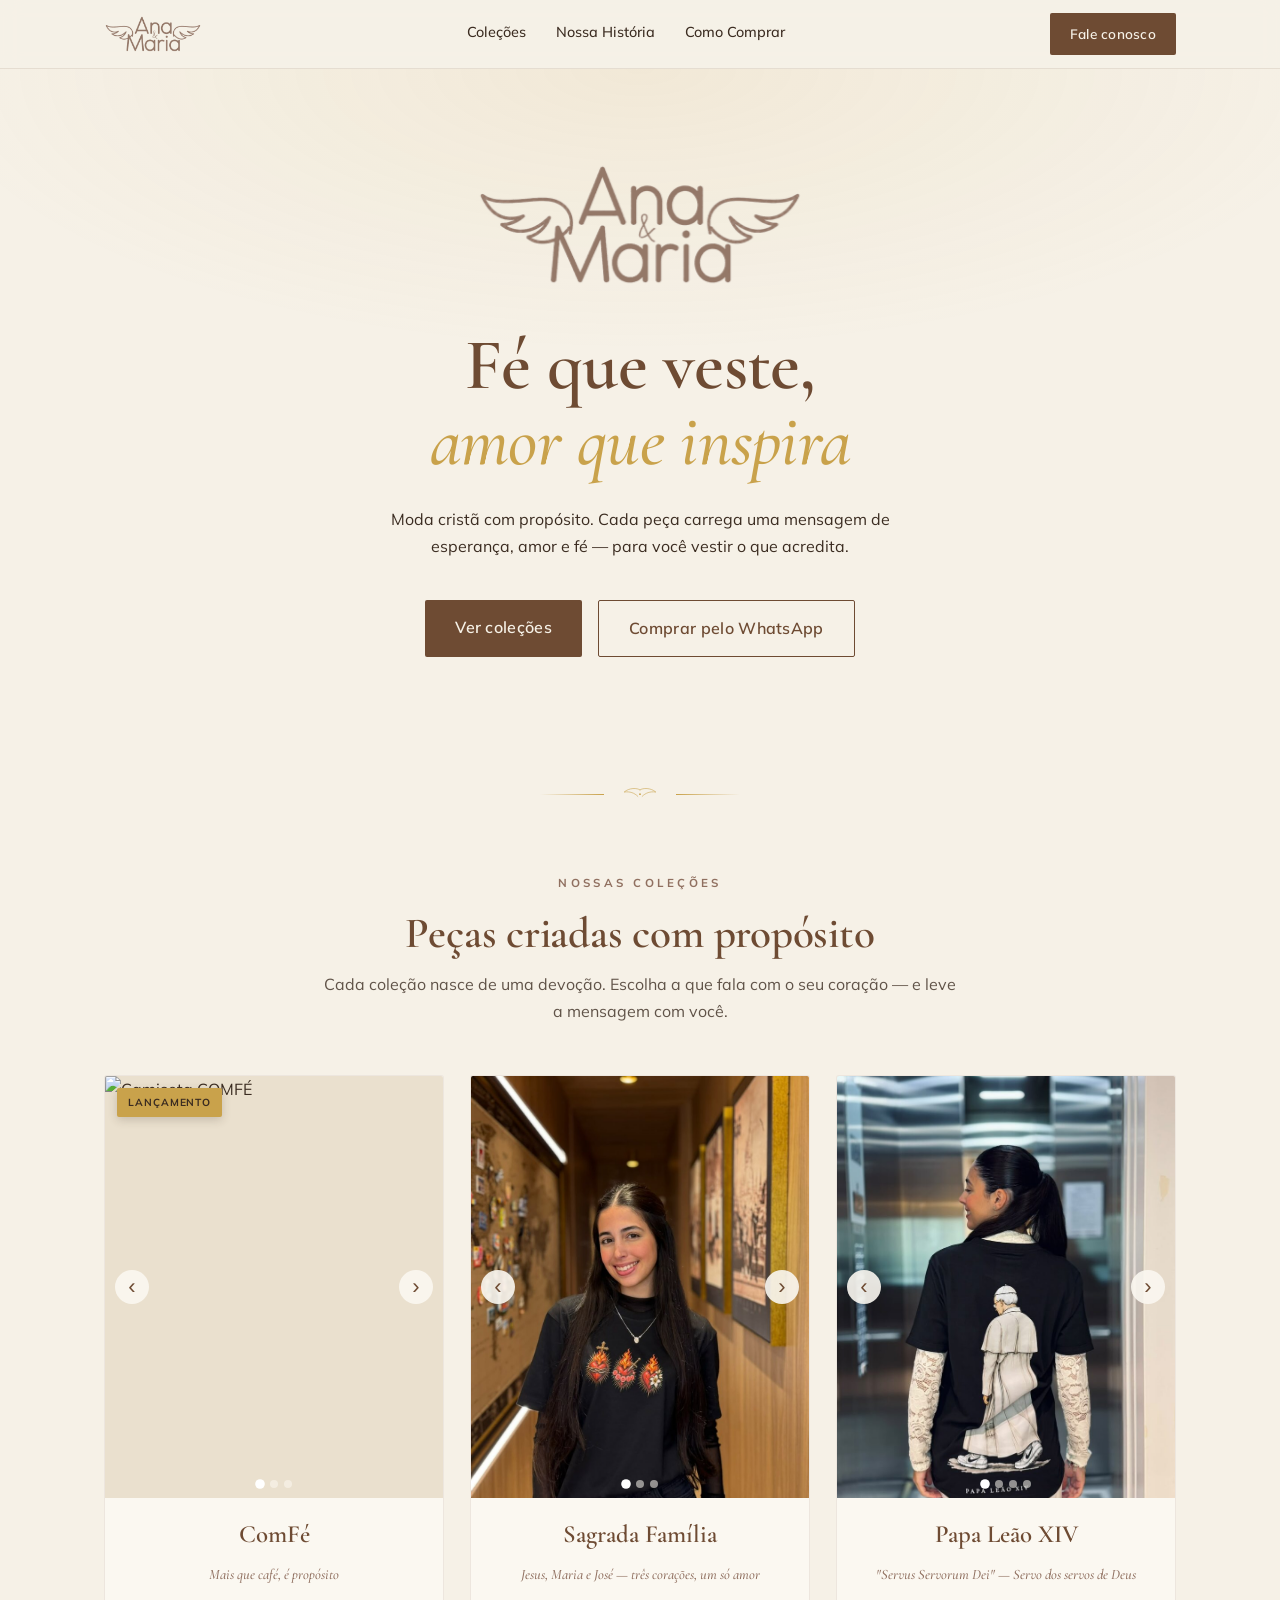
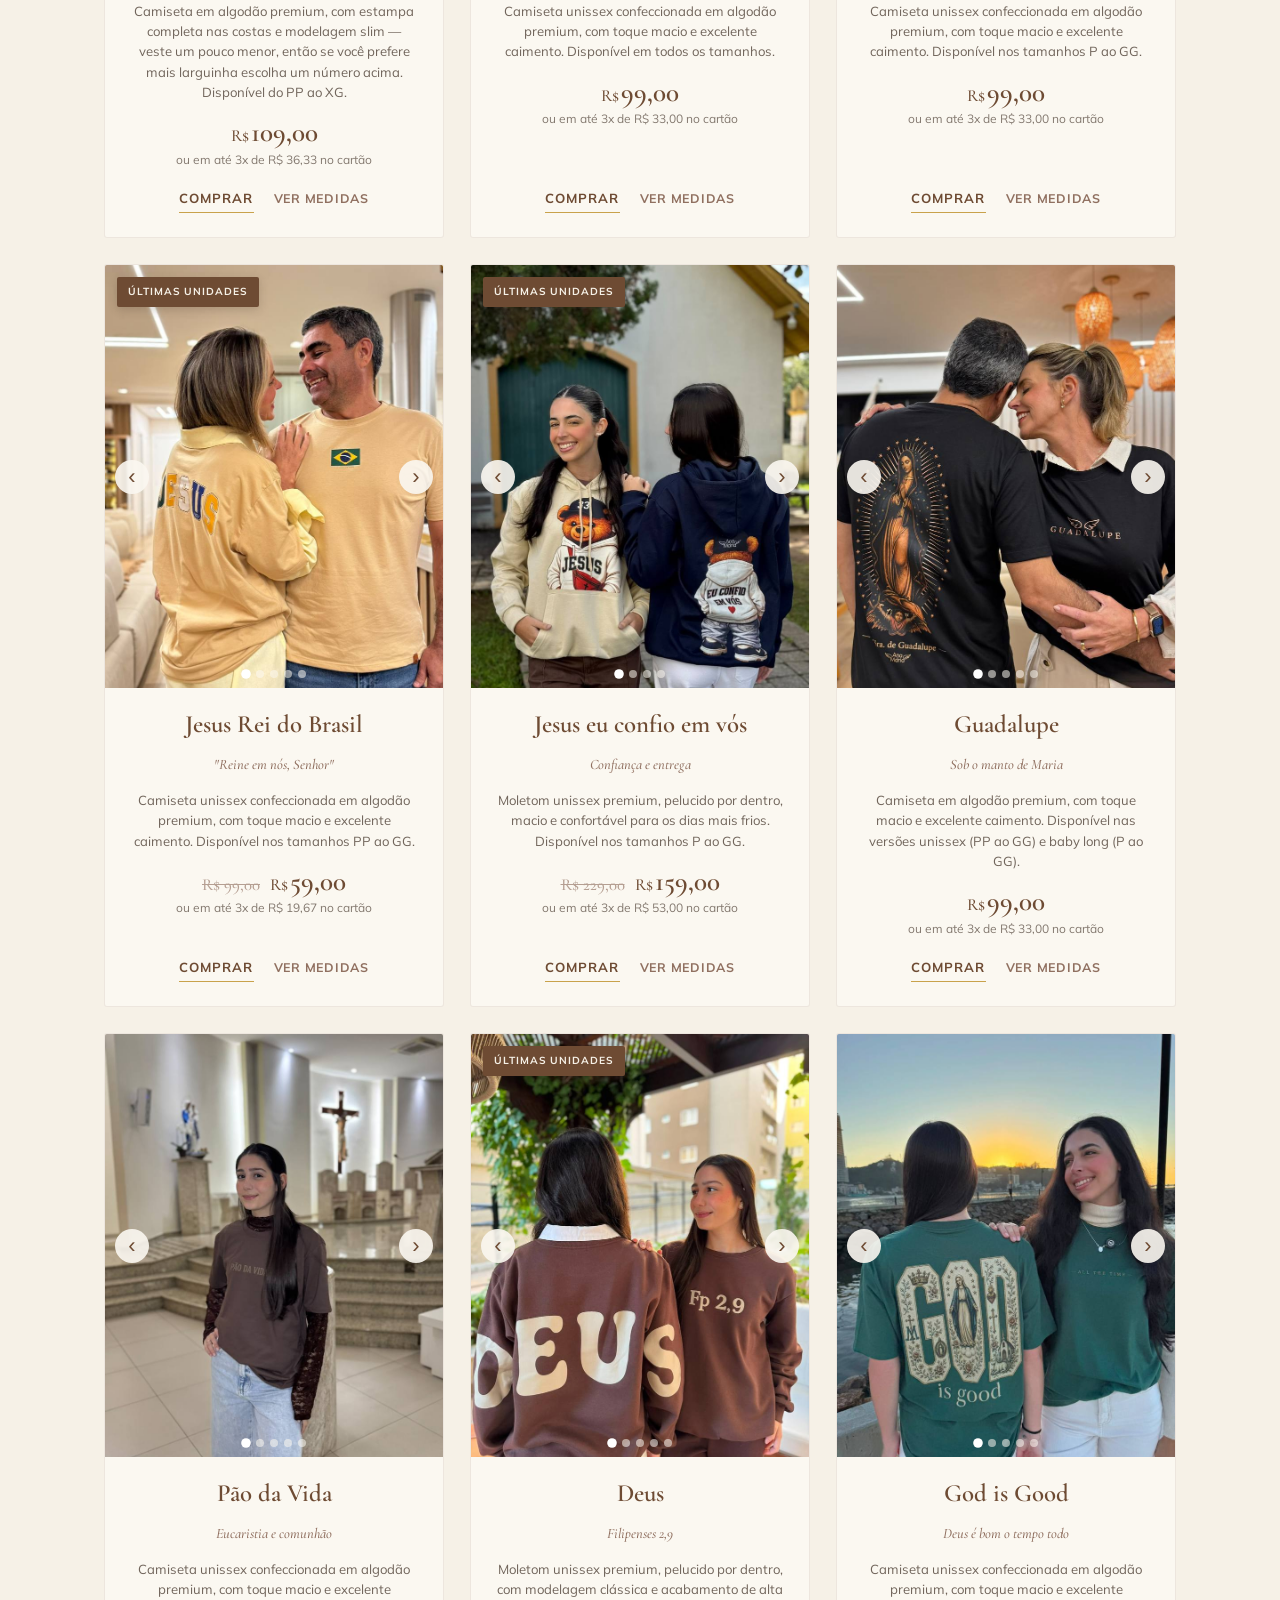
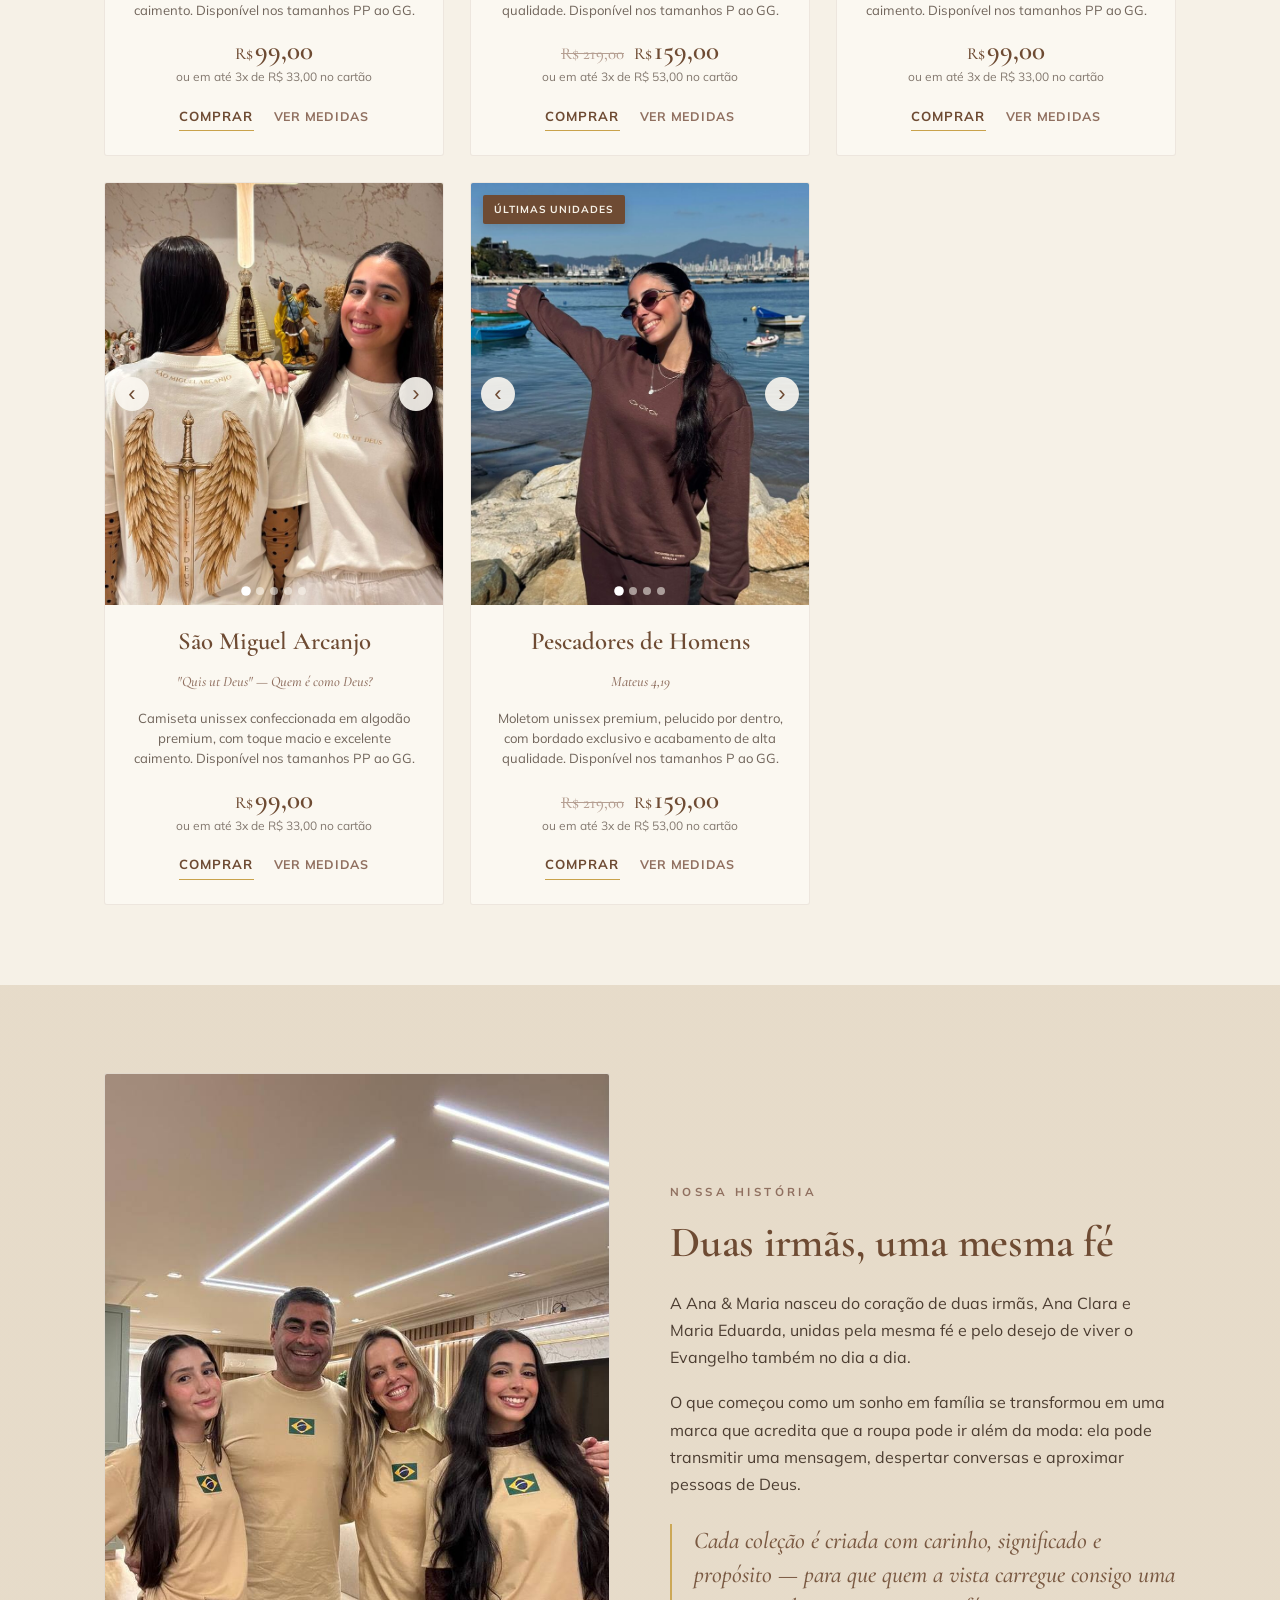
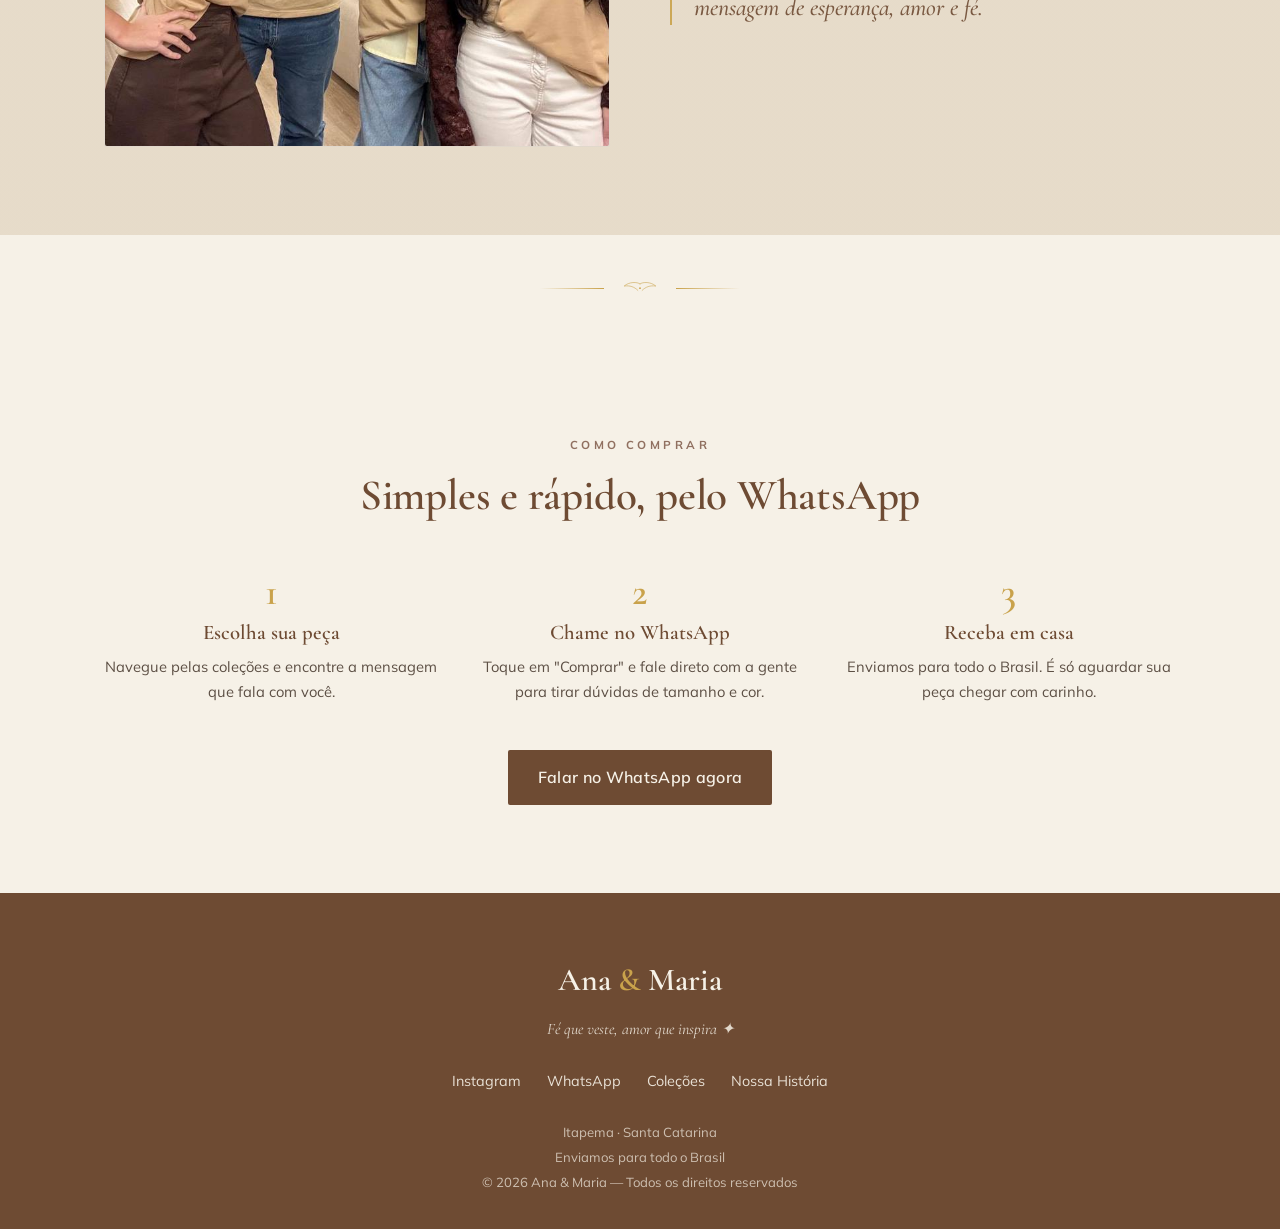
==== commit d5b60de0: "Coleção ComFe V7 v7" ====
--- a/index.html
+++ b/index.html
@@ -354,10 +354,37 @@
     </div>
 
     <div class="grade">
-      <!-- CARD 1 — SAGRADA FAMÍLIA -->
+      <!-- CARD 1 — COMFÉ -->
       <article class="card reveal">
         <div class="foto carrossel">
           <span class="selo lancamento">Lançamento</span>
+          <div class="trilho">
+            <img src="img/comfe-capa.jpg" alt="Camiseta COMFÉ" loading="lazy" draggable="false">
+            <img src="img/comfe-costas.jpg" alt="Camiseta COMFÉ — estampa das costas" loading="lazy" draggable="false">
+            <img src="img/comfe-lifestyle.jpg" alt="Camiseta COMFÉ — look completo" loading="lazy" draggable="false">
+          </div>
+          <button class="cnav prev" aria-label="Foto anterior">&#8249;</button>
+          <button class="cnav next" aria-label="Próxima foto">&#8250;</button>
+          <div class="cdots"></div>
+        </div>
+        <div class="info">
+          <h3>ComFé</h3>
+          <span class="verso">Mais que café, é propósito</span>
+          <p class="desc">Camiseta em algodão premium, com estampa completa nas costas e modelagem slim — veste um pouco menor, então se você prefere mais larguinha escolha um número acima. Disponível do PP ao XG.</p>
+          <div class="preco">
+            <span class="valor"><small>R$</small>109,00</span>
+            <span class="parcela">ou em até 3x de R$ 36,33 no cartão</span>
+          </div>
+          <div class="acoes">
+            <a class="comprar" href="https://wa.me/5547996770546?text=Ol%C3%A1!%20Tenho%20interesse%20na%20cole%C3%A7%C3%A3o%20ComF%C3%A9" target="_blank" rel="noopener">Comprar</a>
+            <button class="medidas-btn" data-tab="comfe">Ver medidas</button>
+          </div>
+        </div>
+      </article>
+
+      <!-- CARD 2 — SAGRADA FAMÍLIA -->
+      <article class="card reveal">
+        <div class="foto carrossel">
           <div class="trilho">
             <img src="img/sagrada-familia-capa.jpg" alt="Coleção Sagrada Família" loading="lazy" draggable="false">
             <img src="img/sagrada-familia-frente.jpg" alt="Coleção Sagrada Família — frente" loading="lazy" draggable="false">
@@ -775,7 +802,8 @@
     over:  'img/medidas-camiseta-oversized.jpg',
     gola:  'img/medidas-moletom-gola-careca.jpg',
     capuz: 'img/medidas-moletom-com-capuz.jpg',
-    fem:   'img/medidas-camiseta-baby-long.jpg'
+    fem:   'img/medidas-camiseta-baby-long.jpg',
+    comfe: 'img/medidas-camiseta-comfe.jpg'
   };
   var modal = document.getElementById('mmodal');
   var mconteudo = document.getElementById('mconteudo');
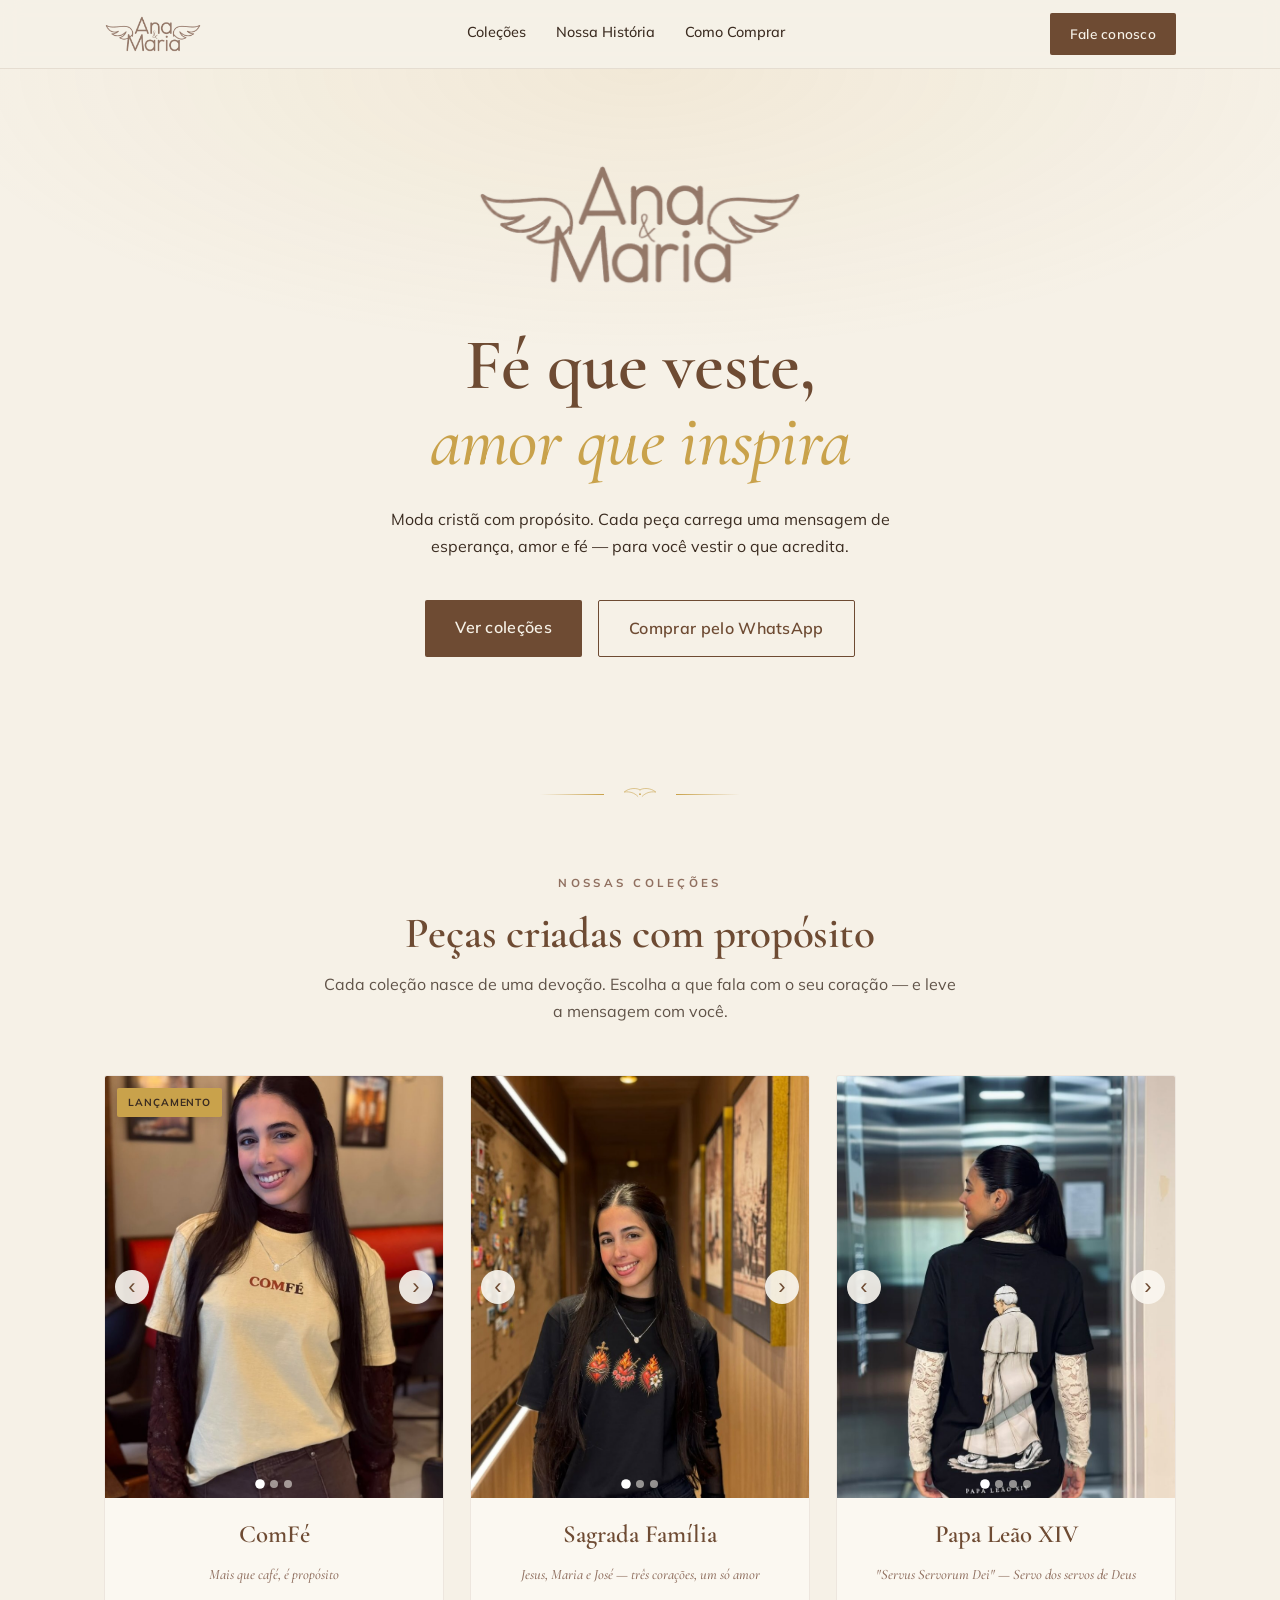
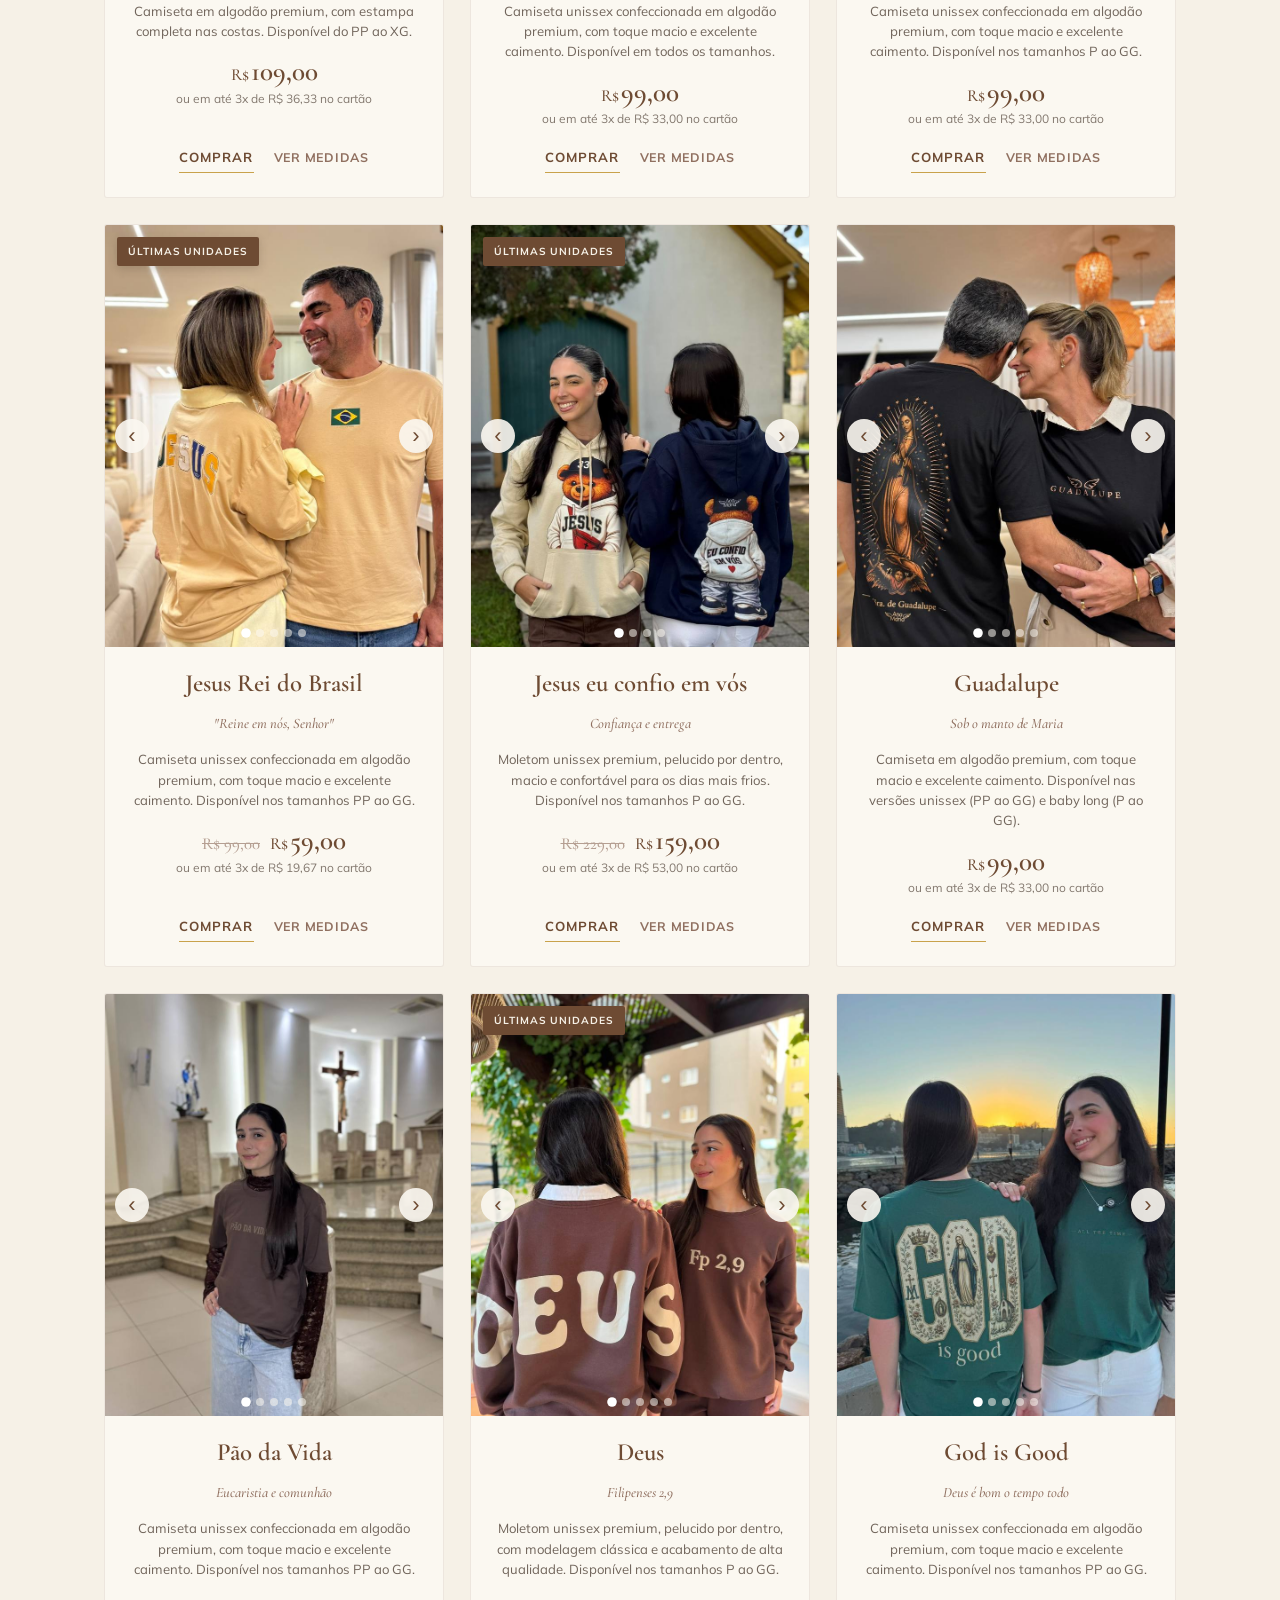
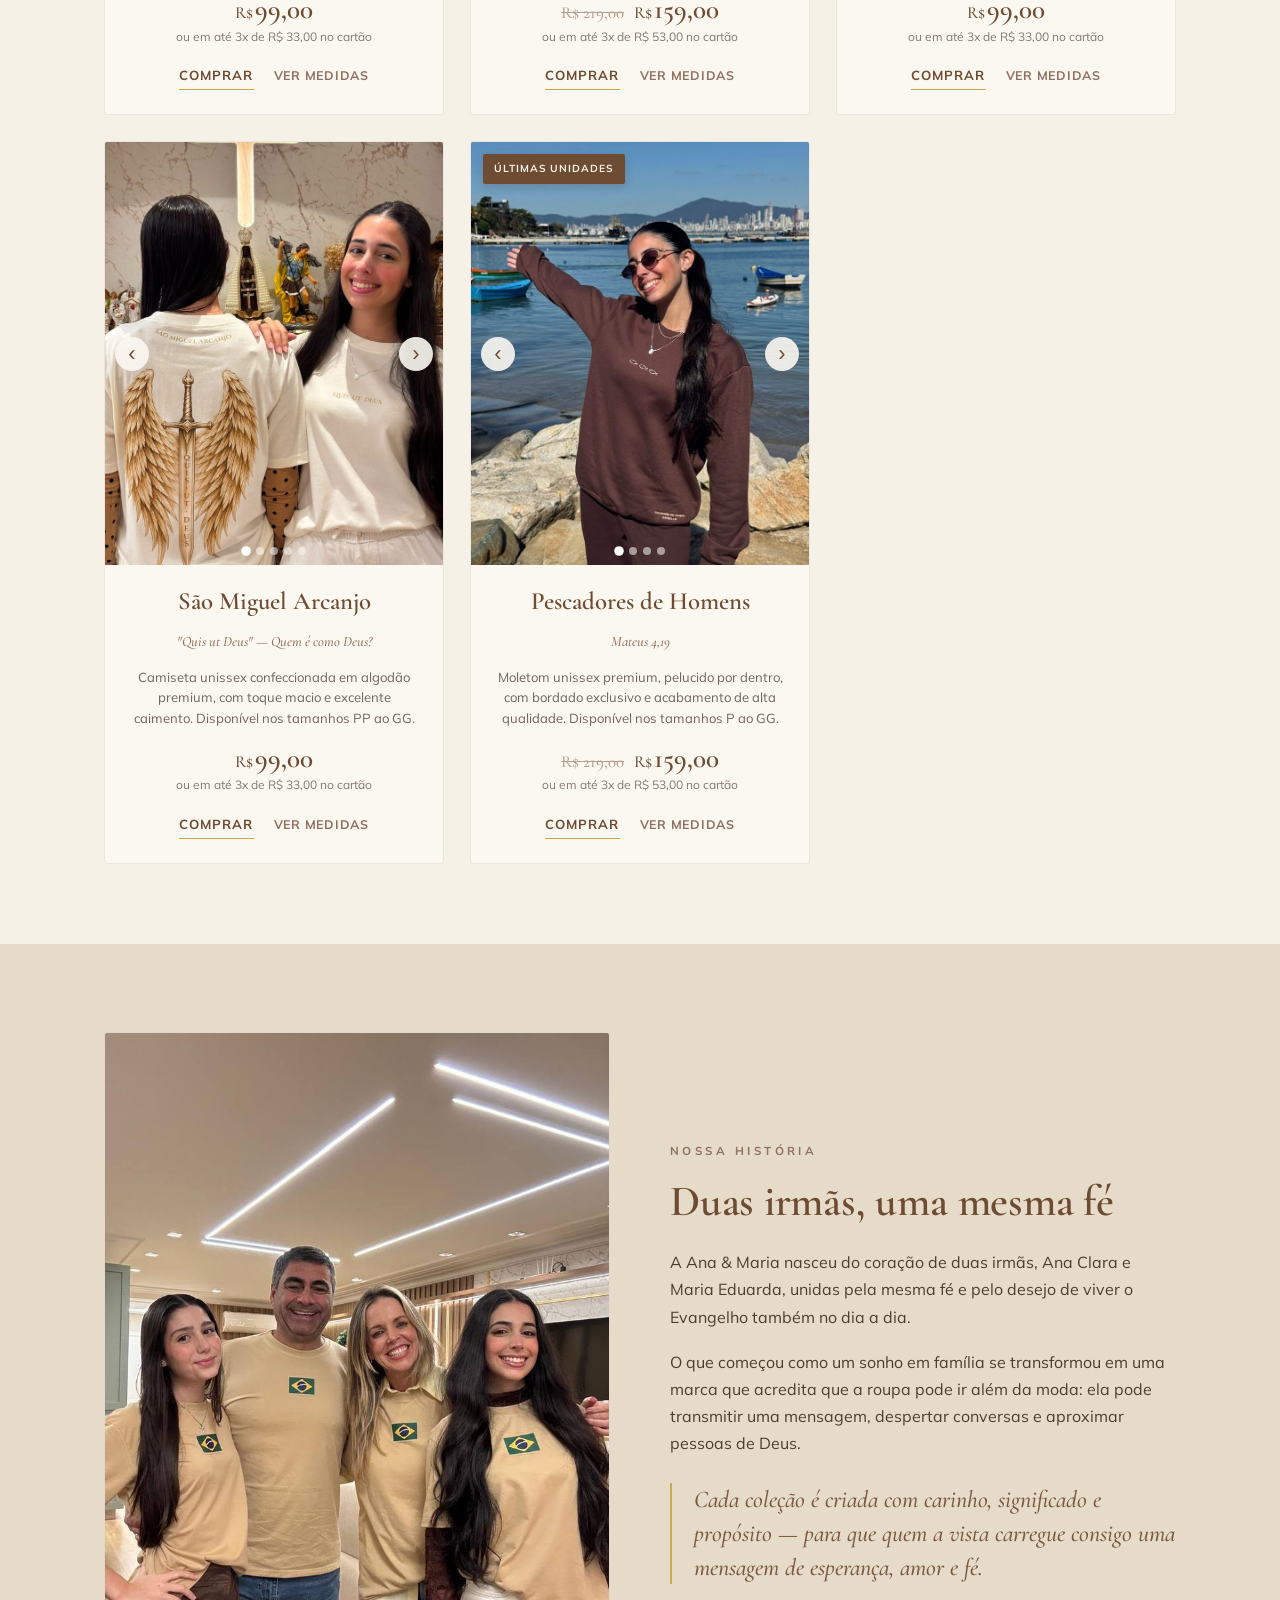
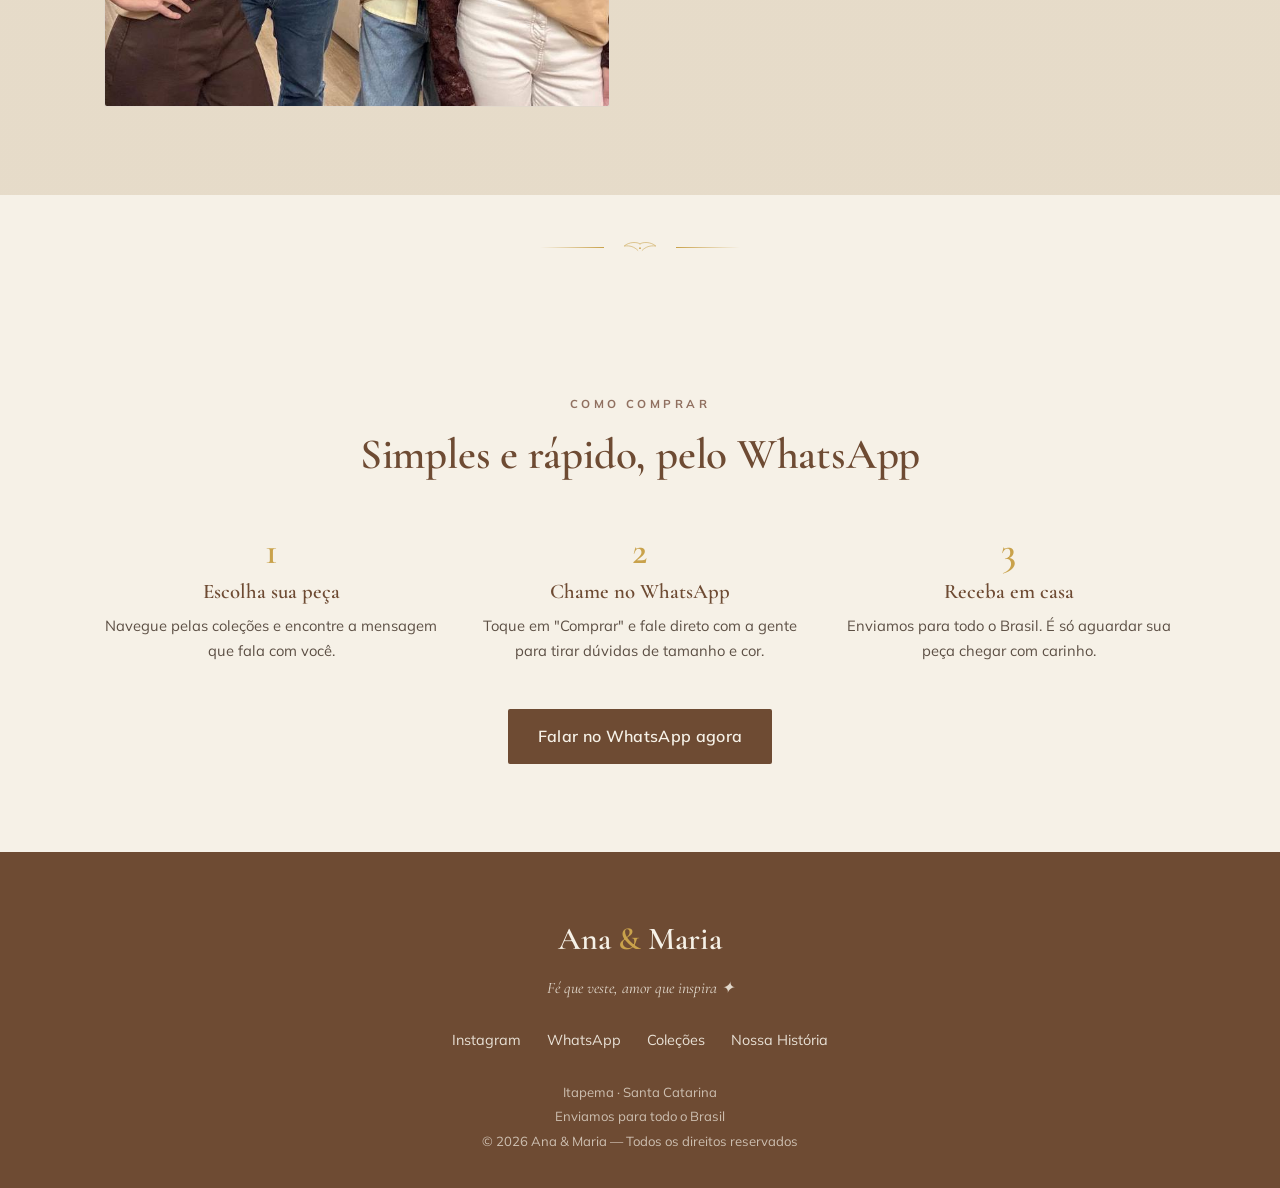
==== commit e06e1881: "v7.4 add tabela de medidas comfe" ====
--- a/index.html
+++ b/index.html
@@ -370,7 +370,7 @@
         <div class="info">
           <h3>ComFé</h3>
           <span class="verso">Mais que café, é propósito</span>
-          <p class="desc">Camiseta em algodão premium, com estampa completa nas costas e modelagem slim — veste um pouco menor, então se você prefere mais larguinha escolha um número acima. Disponível do PP ao XG.</p>
+          <p class="desc">Camiseta em algodão premium, com estampa completa nas costas. Disponível do PP ao XG.</p>
           <div class="preco">
             <span class="valor"><small>R$</small>109,00</span>
             <span class="parcela">ou em até 3x de R$ 36,33 no cartão</span>
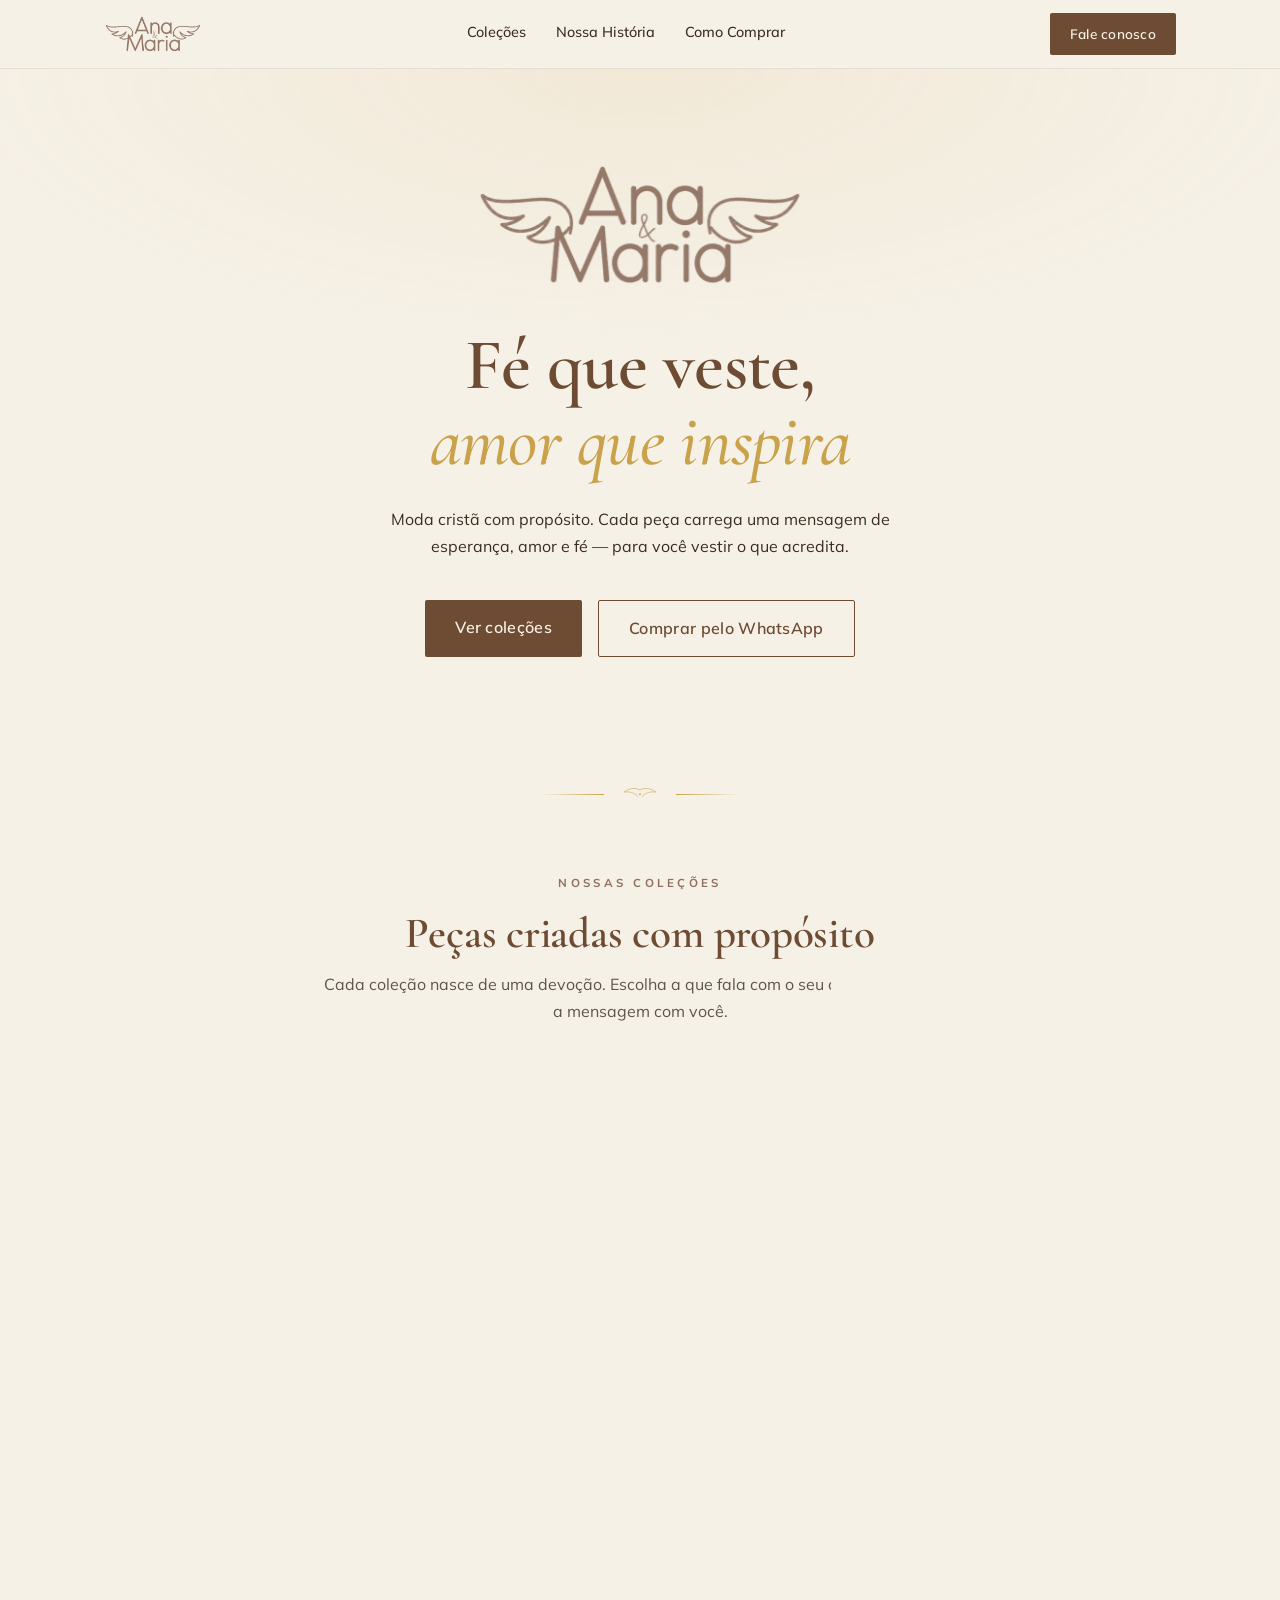
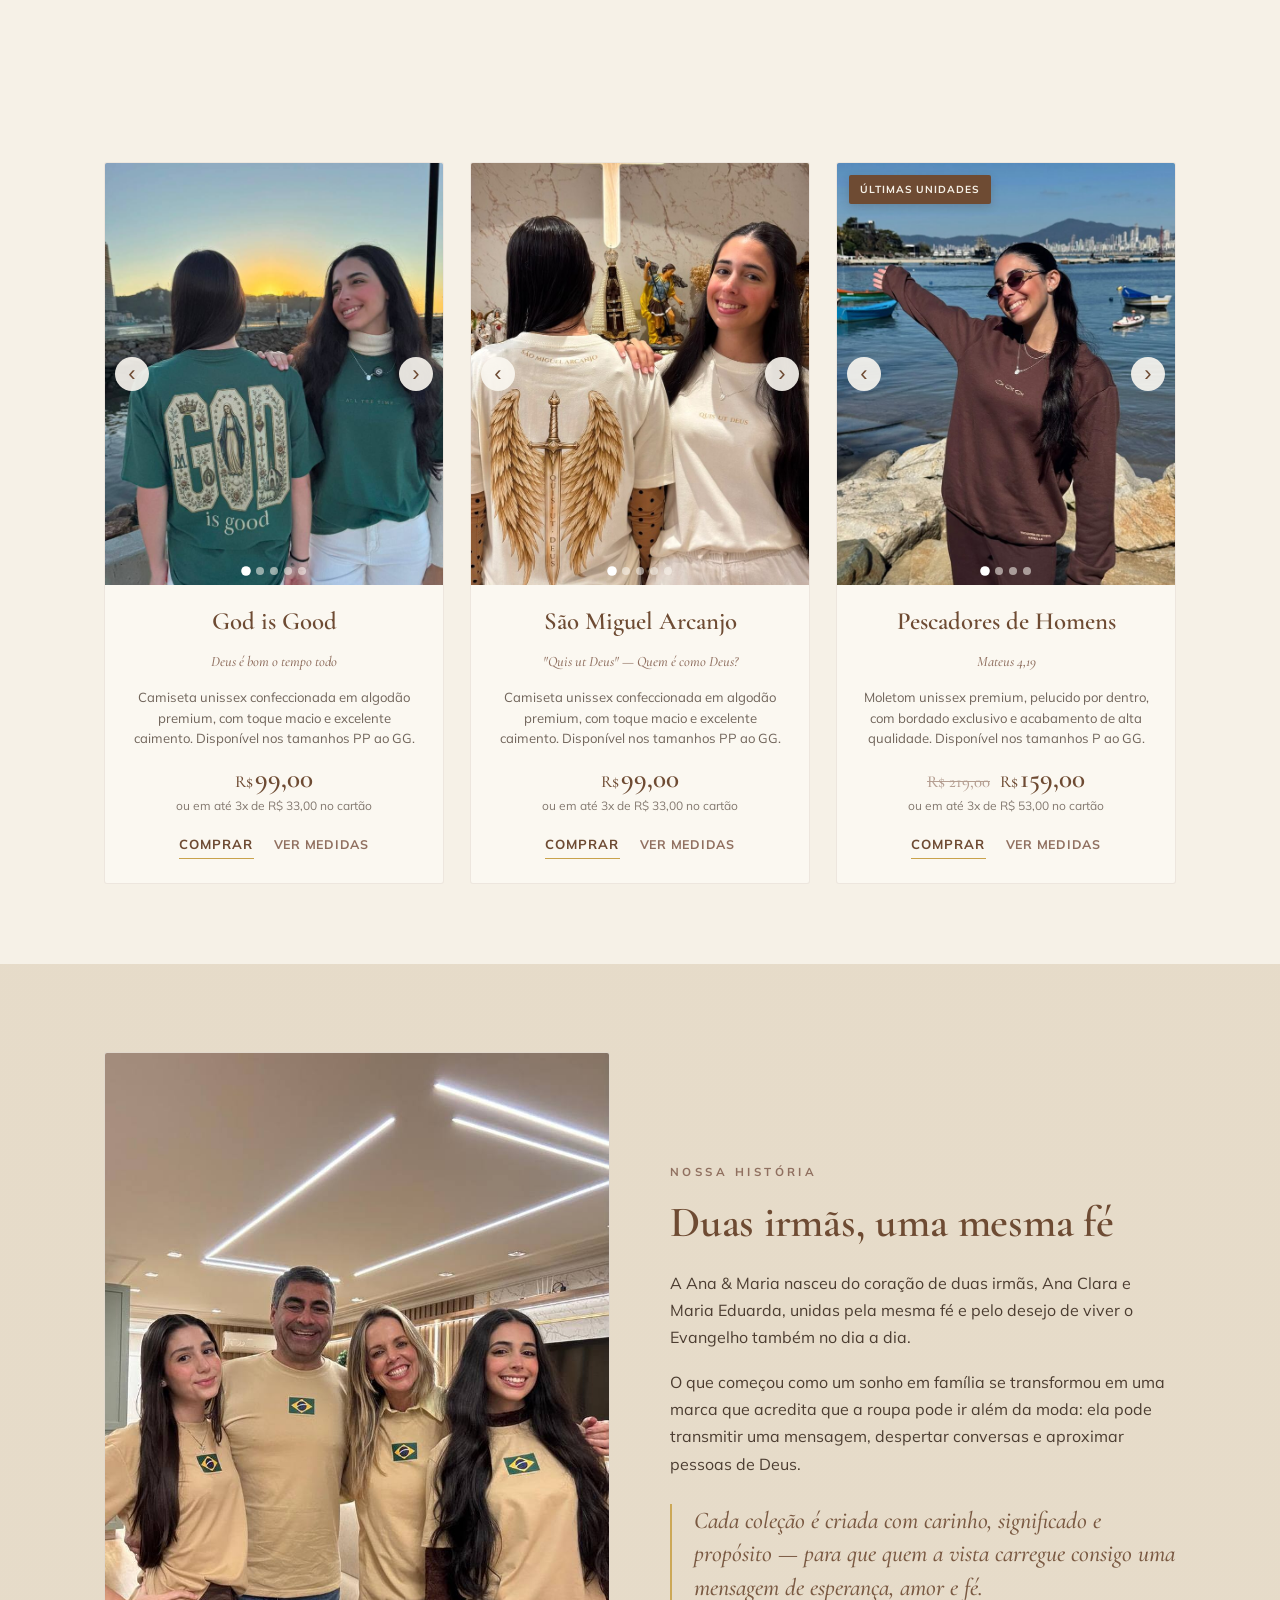
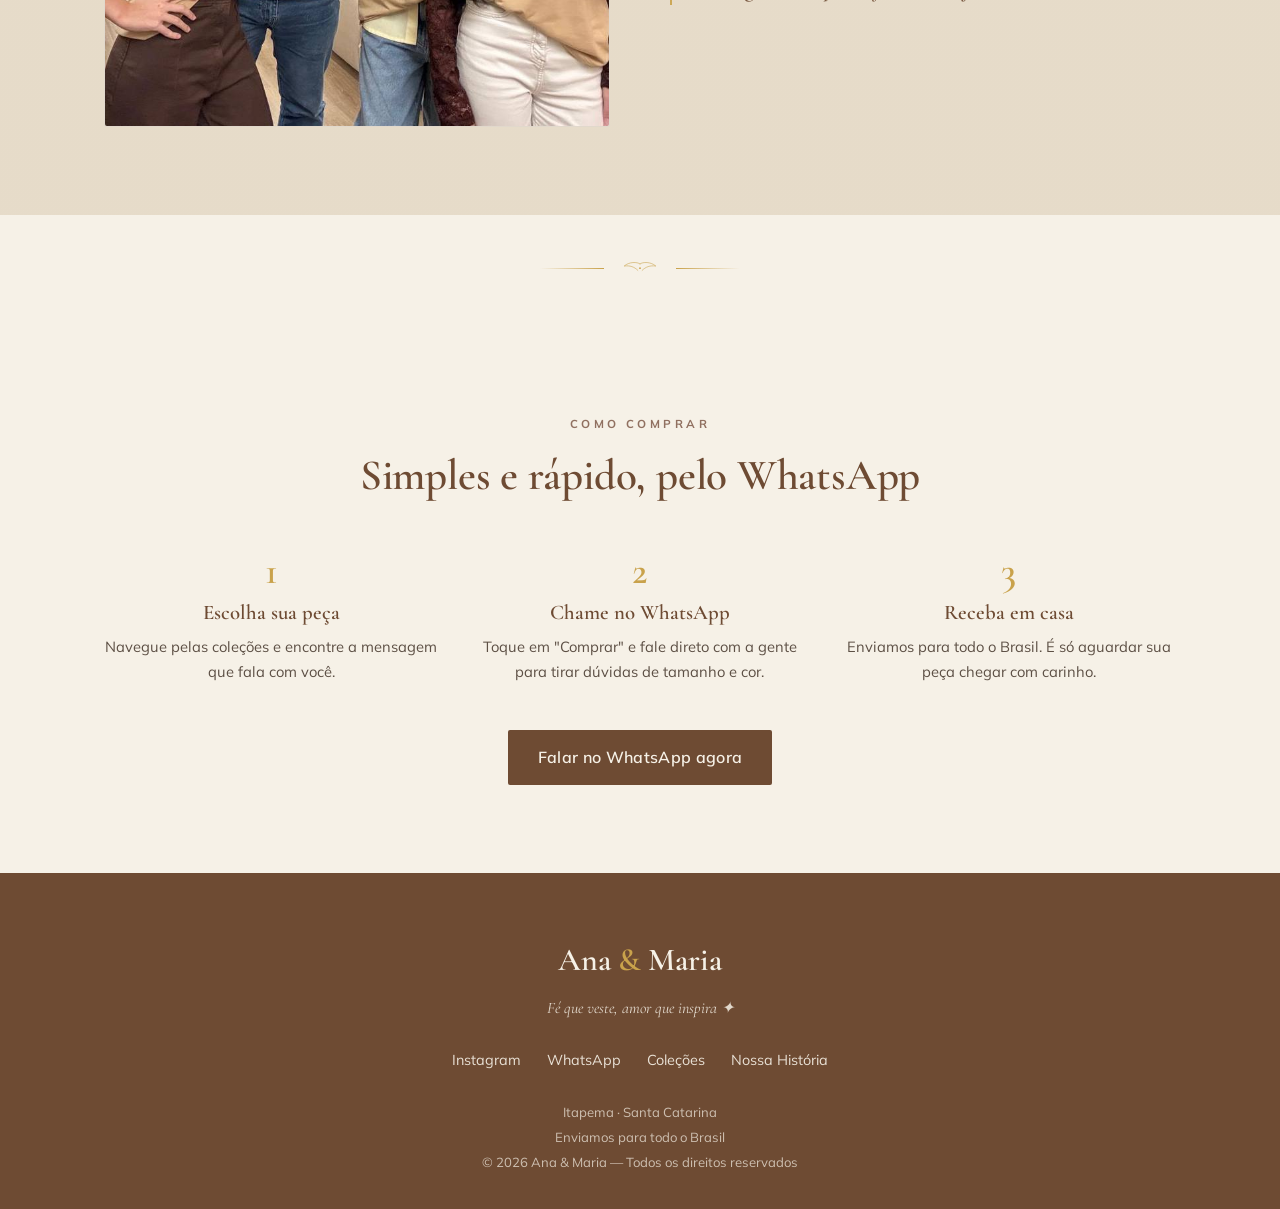
==== commit 32fa24db: "Nossa Senhora Aparecida V8 add Nossa Senhora Aparecida" ====
--- a/index.html
+++ b/index.html
@@ -354,10 +354,37 @@
     </div>
 
     <div class="grade">
-      <!-- CARD 1 — COMFÉ -->
+      <!-- CARD 1 — NOSSA SENHORA APARECIDA -->
       <article class="card reveal">
         <div class="foto carrossel">
           <span class="selo lancamento">Lançamento</span>
+          <div class="trilho">
+            <img src="img/aparecida-capa.jpg" alt="Camiseta Nossa Senhora Aparecida" loading="lazy" draggable="false">
+            <img src="img/aparecida-lifestyle.jpg" alt="Camiseta Nossa Senhora Aparecida — look completo" loading="lazy" draggable="false">
+            <img src="img/aparecida-costas.jpg" alt="Camiseta Nossa Senhora Aparecida — detalhe nas costas" loading="lazy" draggable="false">
+          </div>
+          <button class="cnav prev" aria-label="Foto anterior">&#8249;</button>
+          <button class="cnav next" aria-label="Próxima foto">&#8250;</button>
+          <div class="cdots"></div>
+        </div>
+        <div class="info">
+          <h3>Nossa Senhora Aparecida</h3>
+          <span class="verso">Rogai por nós</span>
+          <p class="desc">Camiseta unissex em algodão premium, azul marinho, com estampa de Nossa Senhora Aparecida em tons de azul e dourado. Modelagem normal, disponível do PP ao GG.</p>
+          <div class="preco">
+            <span class="valor"><small>R$</small>99,00</span>
+            <span class="parcela">ou em até 3x de R$ 33,00 no cartão</span>
+          </div>
+          <div class="acoes">
+            <a class="comprar" href="https://wa.me/5547996770546?text=Ol%C3%A1!%20Tenho%20interesse%20na%20cole%C3%A7%C3%A3o%20Nossa%20Senhora%20Aparecida" target="_blank" rel="noopener">Comprar</a>
+            <button class="medidas-btn" data-tab="uni">Ver medidas</button>
+          </div>
+        </div>
+      </article>
+
+      <!-- CARD 2 — COMFÉ -->
+      <article class="card reveal">
+        <div class="foto carrossel">
           <div class="trilho">
             <img src="img/comfe-capa.jpg" alt="Camiseta COMFÉ" loading="lazy" draggable="false">
             <img src="img/comfe-costas.jpg" alt="Camiseta COMFÉ — estampa das costas" loading="lazy" draggable="false">
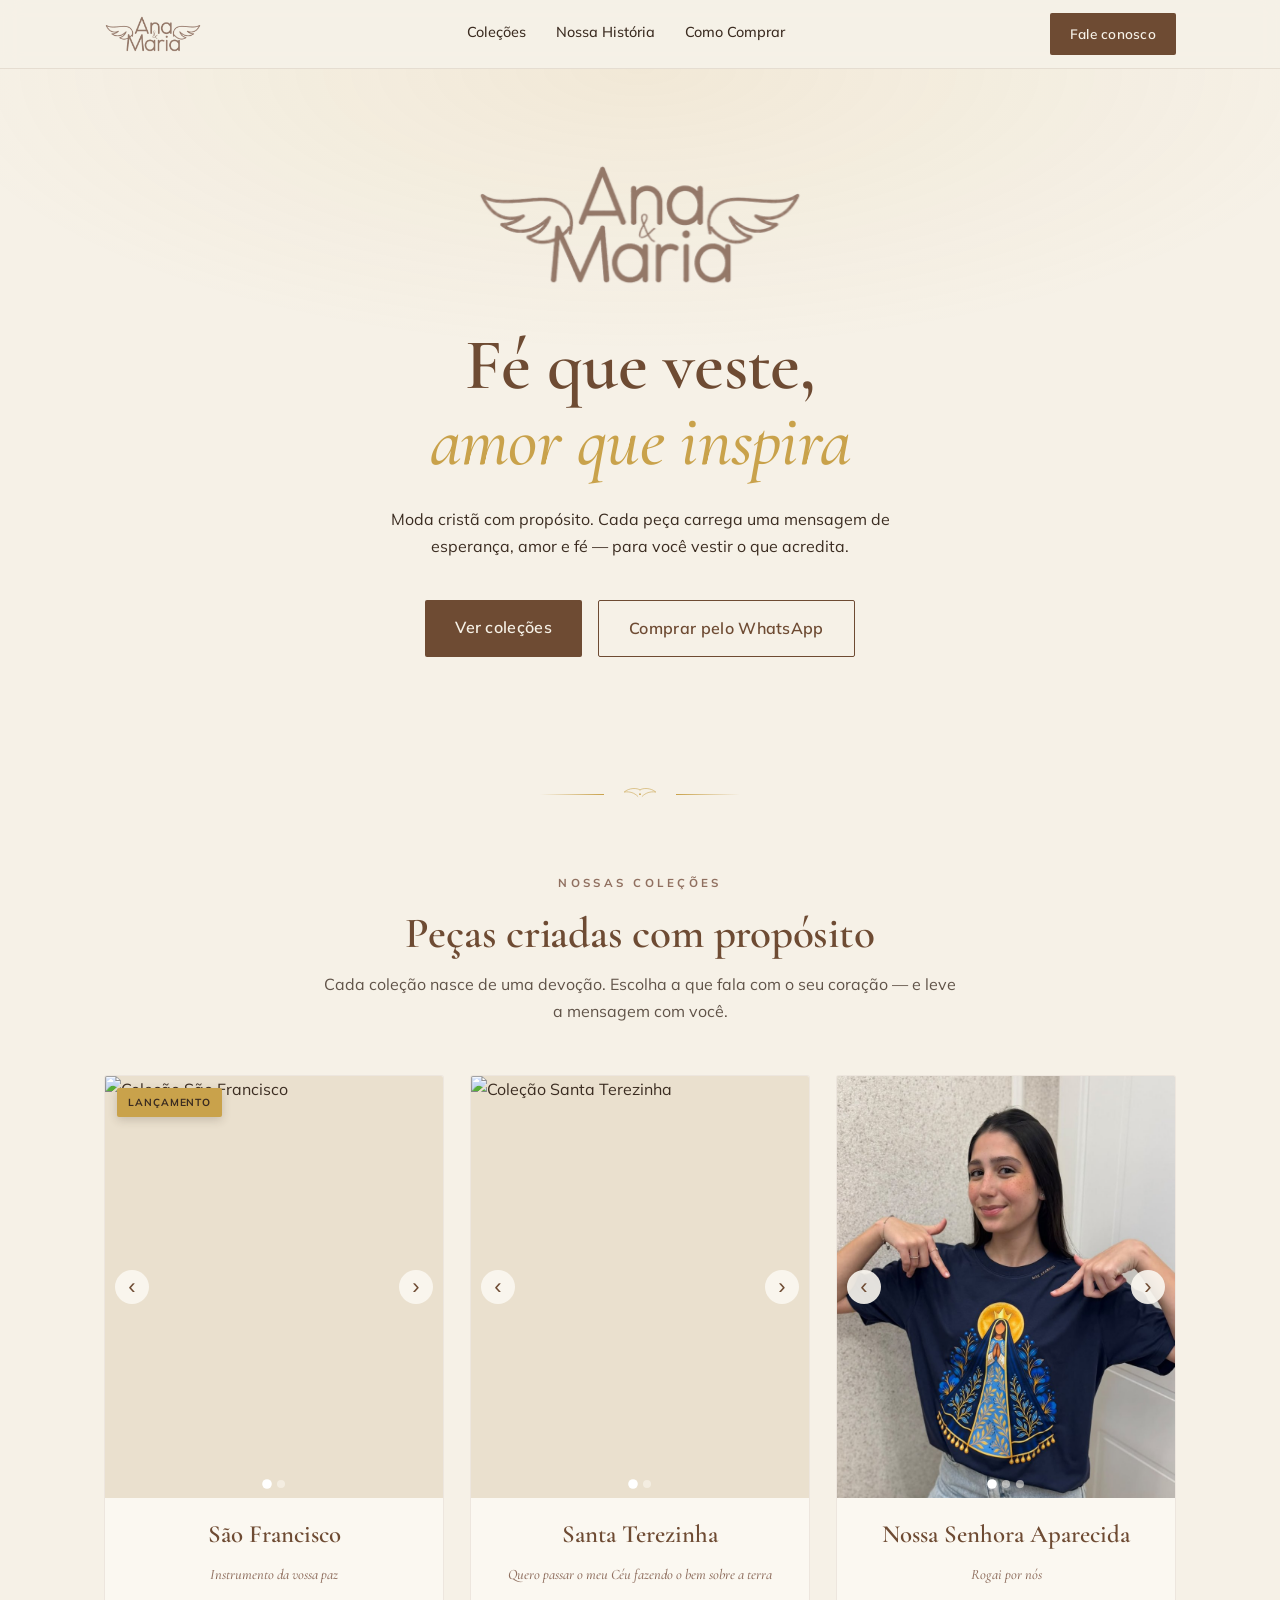
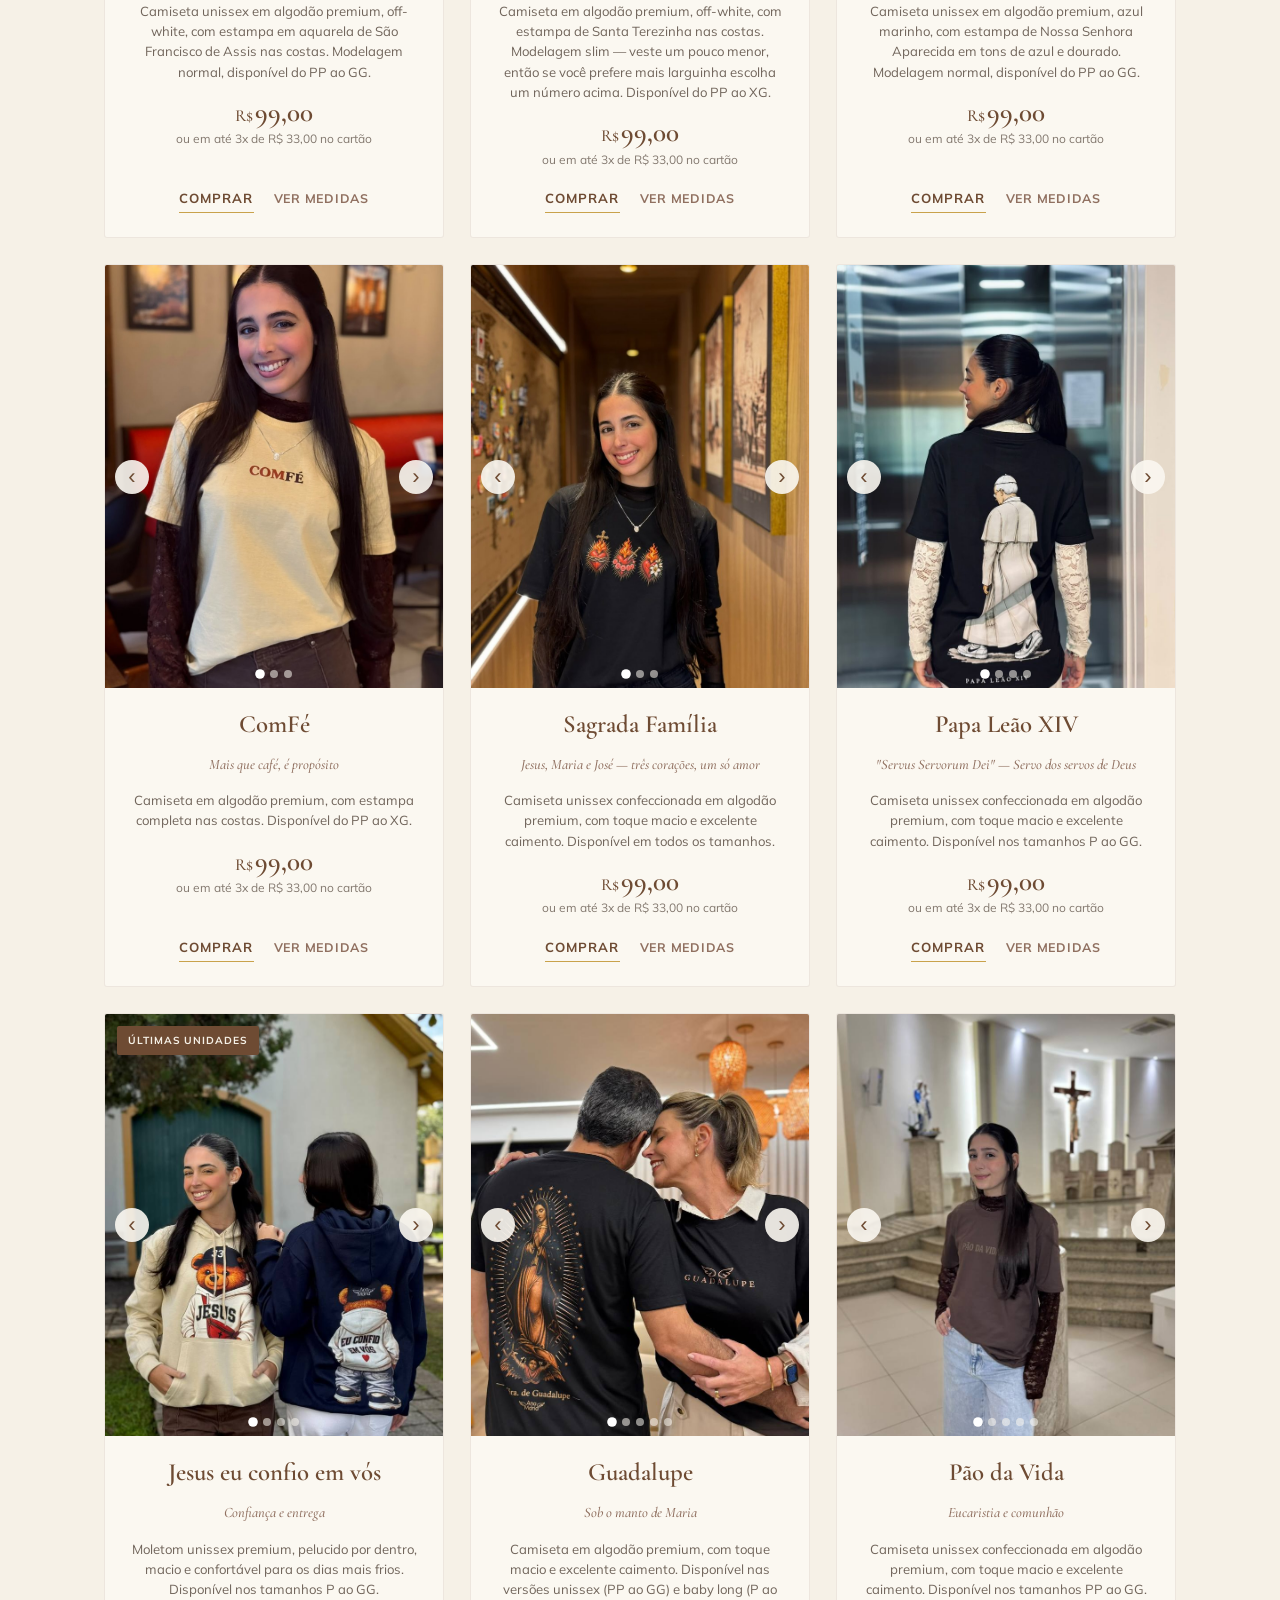
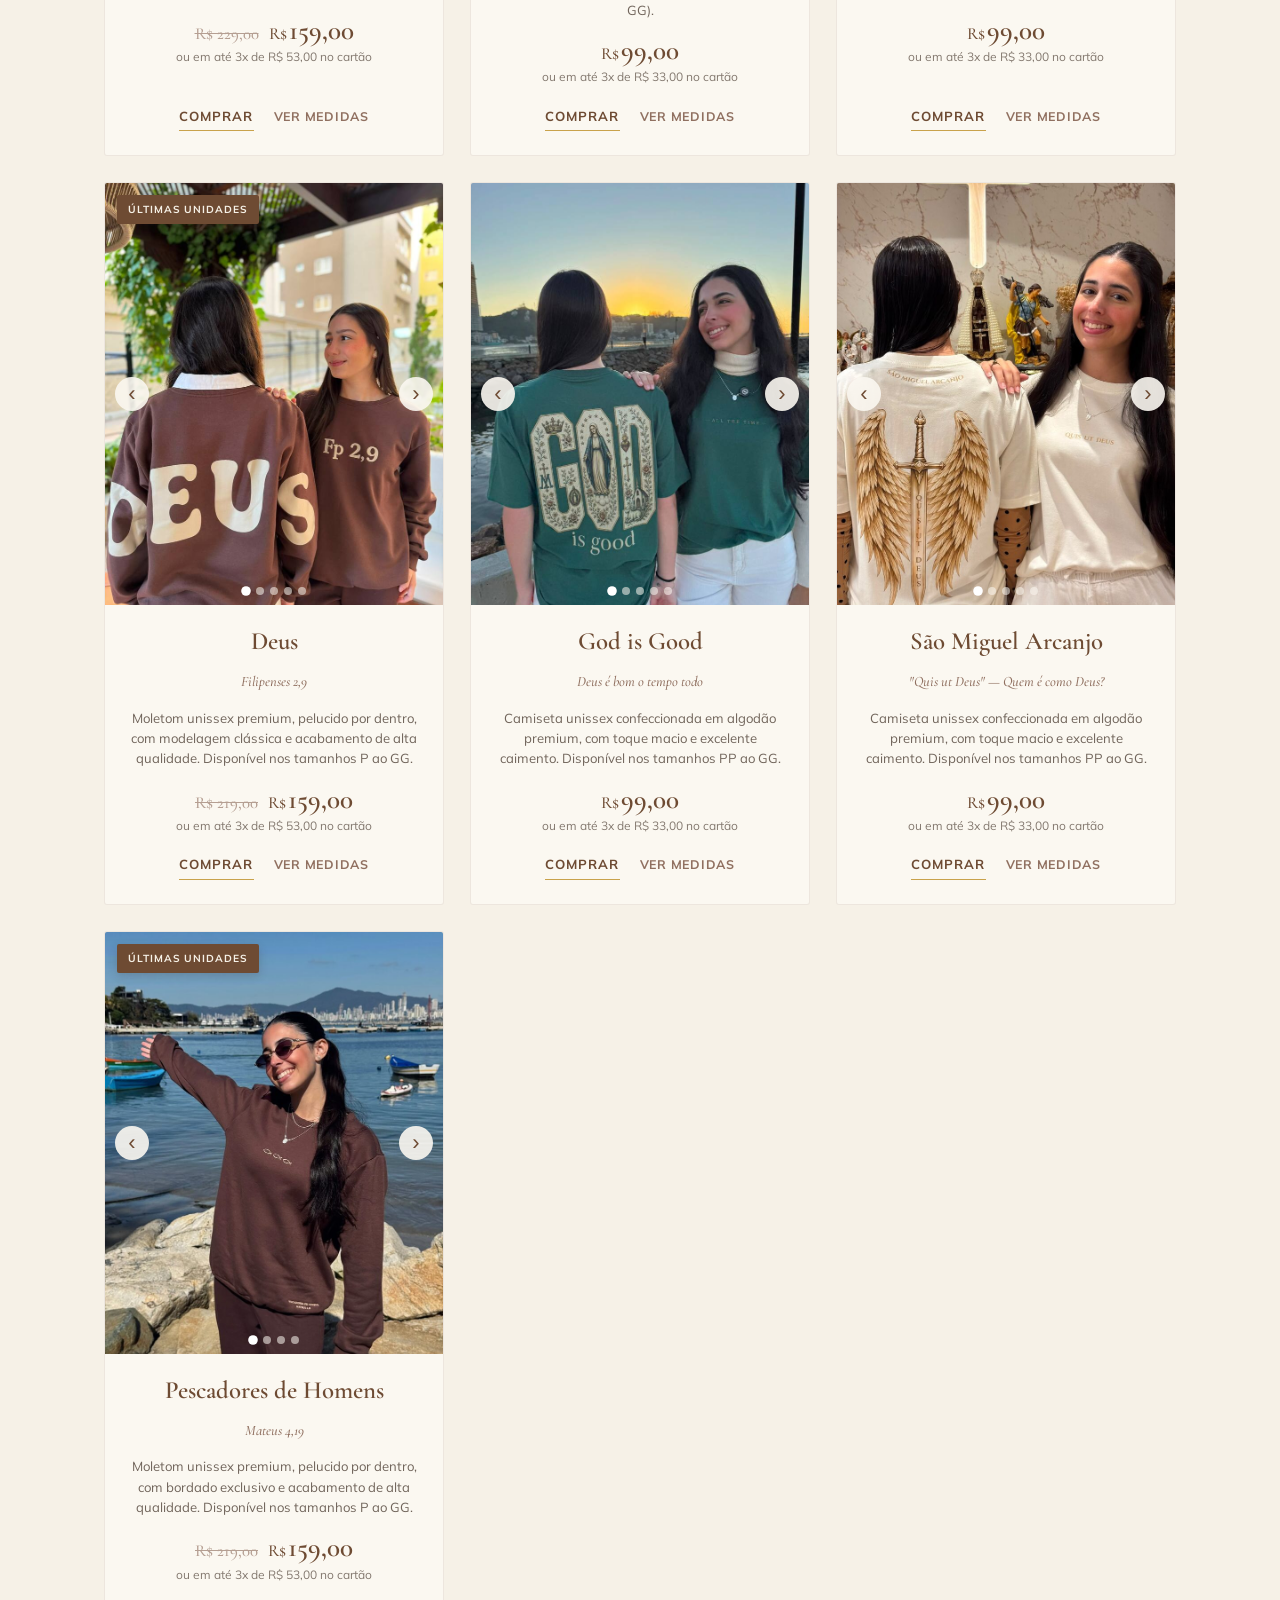
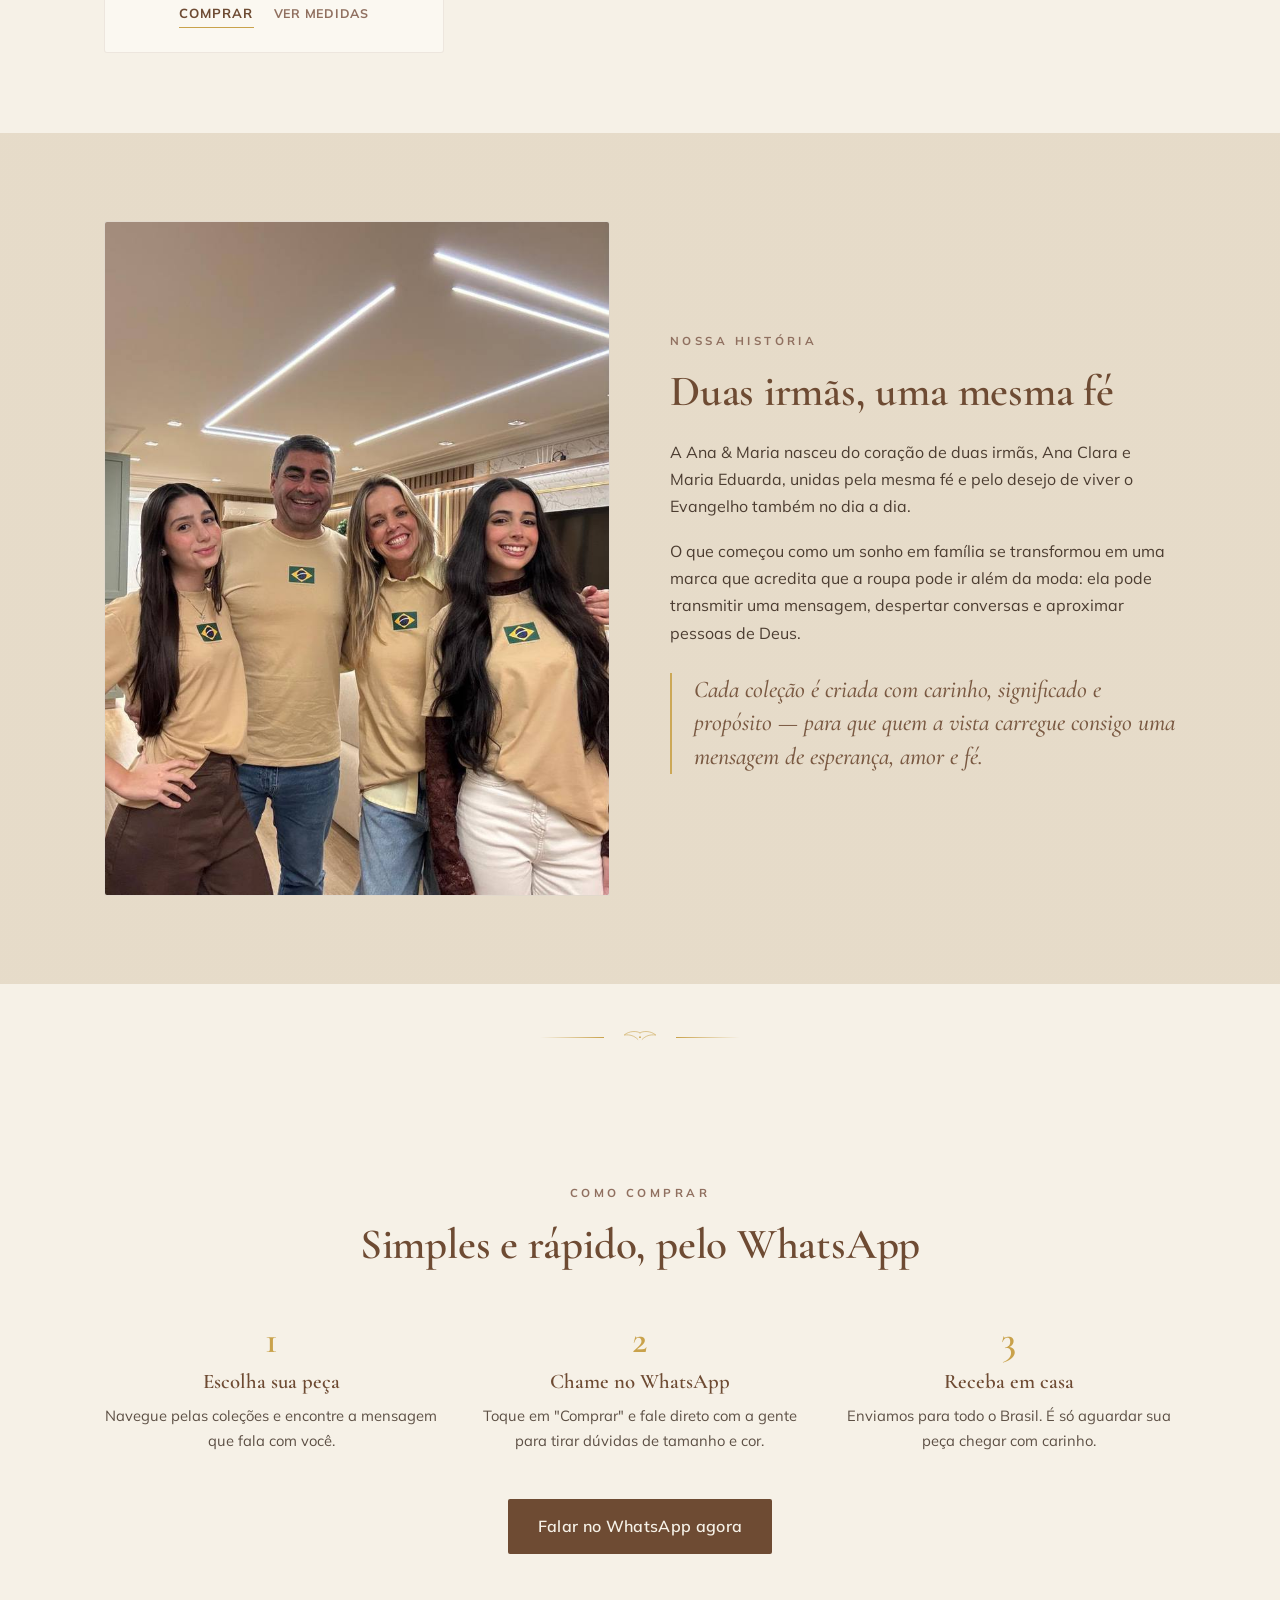
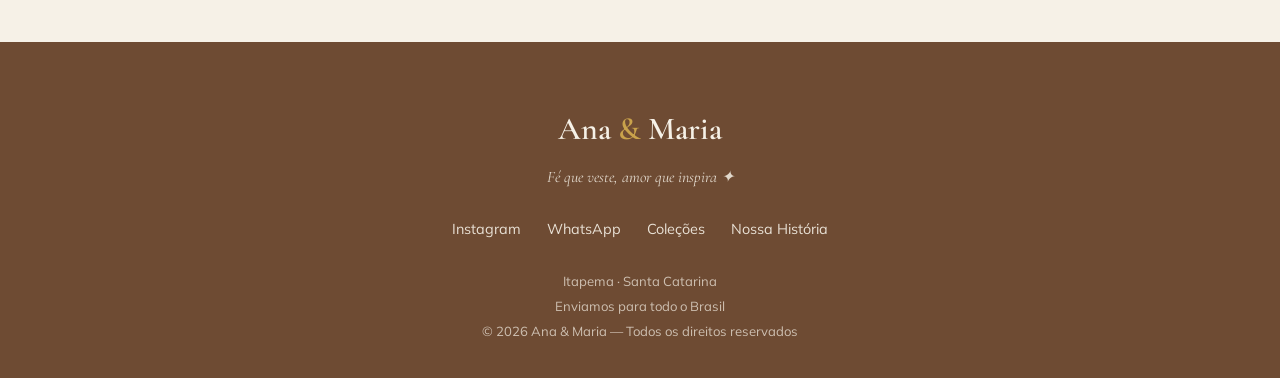
==== commit f02f13bc: "São Francisco e Sao terezinha - V9 v9" ====
--- a/index.html
+++ b/index.html
@@ -354,10 +354,62 @@
     </div>
 
     <div class="grade">
-      <!-- CARD 1 — NOSSA SENHORA APARECIDA -->
+      <!-- CARD 1 — SÃO FRANCISCO -->
       <article class="card reveal">
         <div class="foto carrossel">
           <span class="selo lancamento">Lançamento</span>
+          <div class="trilho">
+            <img src="img/sao-francisco-capa.jpg" alt="Coleção São Francisco" loading="lazy" draggable="false">
+            <img src="img/sao-francisco-costas.jpg" alt="Coleção São Francisco — estampa das costas" loading="lazy" draggable="false">
+          </div>
+          <button class="cnav prev" aria-label="Foto anterior">&#8249;</button>
+          <button class="cnav next" aria-label="Próxima foto">&#8250;</button>
+          <div class="cdots"></div>
+        </div>
+        <div class="info">
+          <h3>São Francisco</h3>
+          <span class="verso">Instrumento da vossa paz</span>
+          <p class="desc">Camiseta unissex em algodão premium, off-white, com estampa em aquarela de São Francisco de Assis nas costas. Modelagem normal, disponível do PP ao GG.</p>
+          <div class="preco">
+            <span class="valor"><small>R$</small>99,00</span>
+            <span class="parcela">ou em até 3x de R$ 33,00 no cartão</span>
+          </div>
+          <div class="acoes">
+            <a class="comprar" href="https://wa.me/5547996770546?text=Ol%C3%A1!%20Tenho%20interesse%20na%20cole%C3%A7%C3%A3o%20S%C3%A3o%20Francisco" target="_blank" rel="noopener">Comprar</a>
+            <button class="medidas-btn" data-tab="uni">Ver medidas</button>
+          </div>
+        </div>
+      </article>
+
+      <!-- CARD 2 — SANTA TEREZINHA -->
+      <article class="card reveal">
+        <div class="foto carrossel">
+          <div class="trilho">
+            <img src="img/santa-terezinha-capa.jpg" alt="Coleção Santa Terezinha" loading="lazy" draggable="false">
+            <img src="img/santa-terezinha-costas.jpg" alt="Coleção Santa Terezinha — estampa das costas" loading="lazy" draggable="false">
+          </div>
+          <button class="cnav prev" aria-label="Foto anterior">&#8249;</button>
+          <button class="cnav next" aria-label="Próxima foto">&#8250;</button>
+          <div class="cdots"></div>
+        </div>
+        <div class="info">
+          <h3>Santa Terezinha</h3>
+          <span class="verso">Quero passar o meu Céu fazendo o bem sobre a terra</span>
+          <p class="desc">Camiseta em algodão premium, off-white, com estampa de Santa Terezinha nas costas. Modelagem slim — veste um pouco menor, então se você prefere mais larguinha escolha um número acima. Disponível do PP ao XG.</p>
+          <div class="preco">
+            <span class="valor"><small>R$</small>99,00</span>
+            <span class="parcela">ou em até 3x de R$ 33,00 no cartão</span>
+          </div>
+          <div class="acoes">
+            <a class="comprar" href="https://wa.me/5547996770546?text=Ol%C3%A1!%20Tenho%20interesse%20na%20cole%C3%A7%C3%A3o%20Santa%20Terezinha" target="_blank" rel="noopener">Comprar</a>
+            <button class="medidas-btn" data-tab="terezinha">Ver medidas</button>
+          </div>
+        </div>
+      </article>
+
+      <!-- CARD 3 — NOSSA SENHORA APARECIDA -->
+      <article class="card reveal">
+        <div class="foto carrossel">
           <div class="trilho">
             <img src="img/aparecida-capa.jpg" alt="Camiseta Nossa Senhora Aparecida" loading="lazy" draggable="false">
             <img src="img/aparecida-lifestyle.jpg" alt="Camiseta Nossa Senhora Aparecida — look completo" loading="lazy" draggable="false">
@@ -399,8 +451,8 @@
           <span class="verso">Mais que café, é propósito</span>
           <p class="desc">Camiseta em algodão premium, com estampa completa nas costas. Disponível do PP ao XG.</p>
           <div class="preco">
-            <span class="valor"><small>R$</small>109,00</span>
-            <span class="parcela">ou em até 3x de R$ 36,33 no cartão</span>
+            <span class="valor"><small>R$</small>99,00</span>
+            <span class="parcela">ou em até 3x de R$ 33,00 no cartão</span>
           </div>
           <div class="acoes">
             <a class="comprar" href="https://wa.me/5547996770546?text=Ol%C3%A1!%20Tenho%20interesse%20na%20cole%C3%A7%C3%A3o%20ComF%C3%A9" target="_blank" rel="noopener">Comprar</a>
@@ -459,34 +511,6 @@
           </div>
           <div class="acoes">
             <a class="comprar" href="https://wa.me/5547996770546?text=Ol%C3%A1!%20Tenho%20interesse%20na%20cole%C3%A7%C3%A3o%20Papa%20Le%C3%A3o%20XIV" target="_blank" rel="noopener">Comprar</a>
-            <button class="medidas-btn" data-tab="uni">Ver medidas</button>
-          </div>
-        </div>
-      </article>
-      <article class="card reveal">
-        <div class="foto carrossel">
-          <span class="selo">Últimas unidades</span>
-          <div class="trilho">
-            <img src="img/jesus-rei-do-brasil-capa.jpg" alt="Coleção Jesus Rei do Brasil" loading="lazy" draggable="false">
-            <img src="img/jesus-rei-do-brasil-frente.jpg" alt="Coleção Jesus Rei do Brasil — frente" loading="lazy" draggable="false">
-            <img src="img/jesus-rei-do-brasil-costas.jpg" alt="Coleção Jesus Rei do Brasil — costas" loading="lazy" draggable="false">
-            <img src="img/jesus-rei-do-brasil-frente-unissex.jpg" alt="Coleção Jesus Rei do Brasil — versão unissex, frente" loading="lazy" draggable="false">
-            <img src="img/jesus-rei-do-brasil-costas-unissex.jpg" alt="Coleção Jesus Rei do Brasil — versão unissex, costas" loading="lazy" draggable="false">
-          </div>
-          <button class="cnav prev" aria-label="Foto anterior">&#8249;</button>
-          <button class="cnav next" aria-label="Próxima foto">&#8250;</button>
-          <div class="cdots"></div>
-        </div>
-        <div class="info">
-          <h3>Jesus Rei do Brasil</h3>
-          <span class="verso">"Reine em nós, Senhor"</span>
-          <p class="desc">Camiseta unissex confeccionada em algodão premium, com toque macio e excelente caimento. Disponível nos tamanhos PP ao GG.</p>
-          <div class="preco">
-            <span class="valores"><span class="antigo">R$ 99,00</span><span class="valor"><small>R$</small>59,00</span></span>
-            <span class="parcela">ou em até 3x de R$ 19,67 no cartão</span>
-          </div>
-          <div class="acoes">
-            <a class="comprar" href="https://wa.me/5547996770546?text=Ol%C3%A1!%20Tenho%20interesse%20na%20cole%C3%A7%C3%A3o%20Jesus%20Rei%20do%20Brasil" target="_blank" rel="noopener">Comprar</a>
             <button class="medidas-btn" data-tab="uni">Ver medidas</button>
           </div>
         </div>
@@ -830,7 +854,8 @@
     gola:  'img/medidas-moletom-gola-careca.jpg',
     capuz: 'img/medidas-moletom-com-capuz.jpg',
     fem:   'img/medidas-camiseta-baby-long.jpg',
-    comfe: 'img/medidas-camiseta-comfe.jpg'
+    comfe: 'img/medidas-camiseta-comfe.jpg',
+    terezinha: 'img/medidas-santa-terezinha.jpg'
   };
   var modal = document.getElementById('mmodal');
   var mconteudo = document.getElementById('mconteudo');
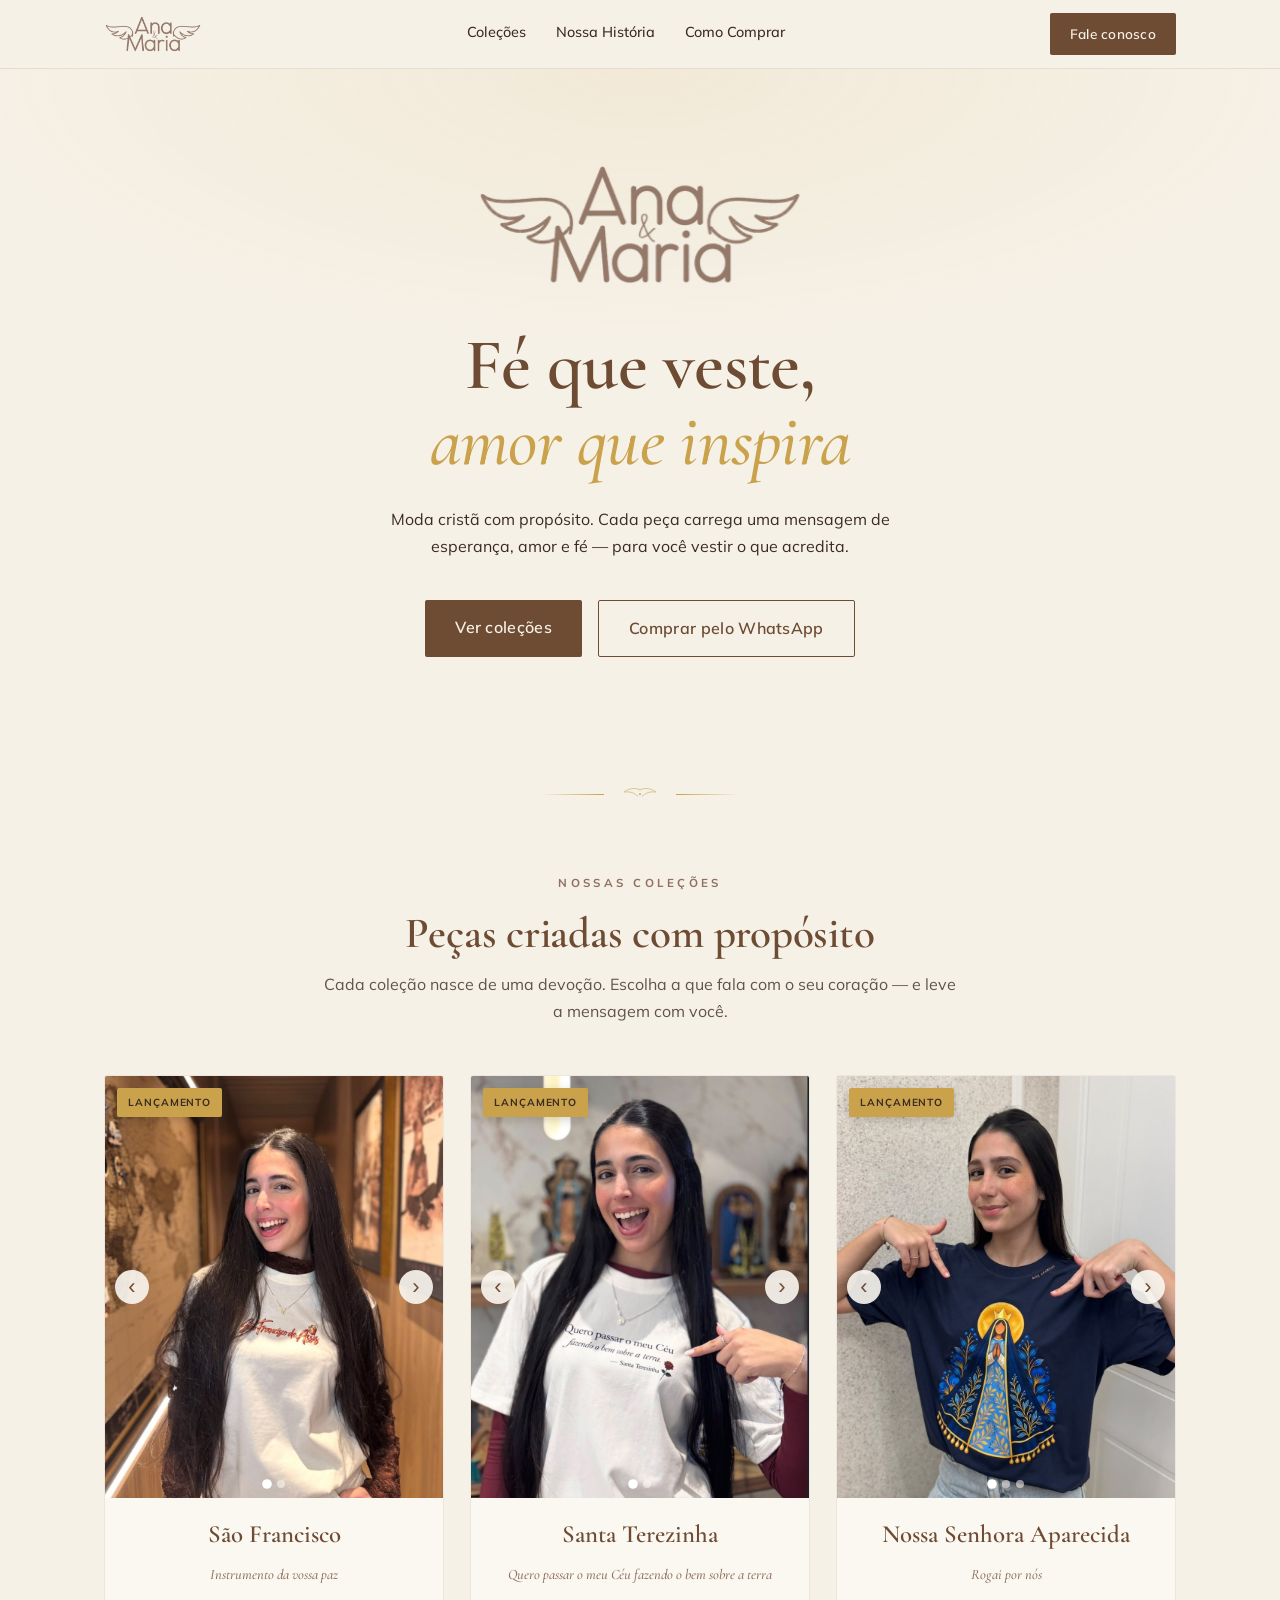
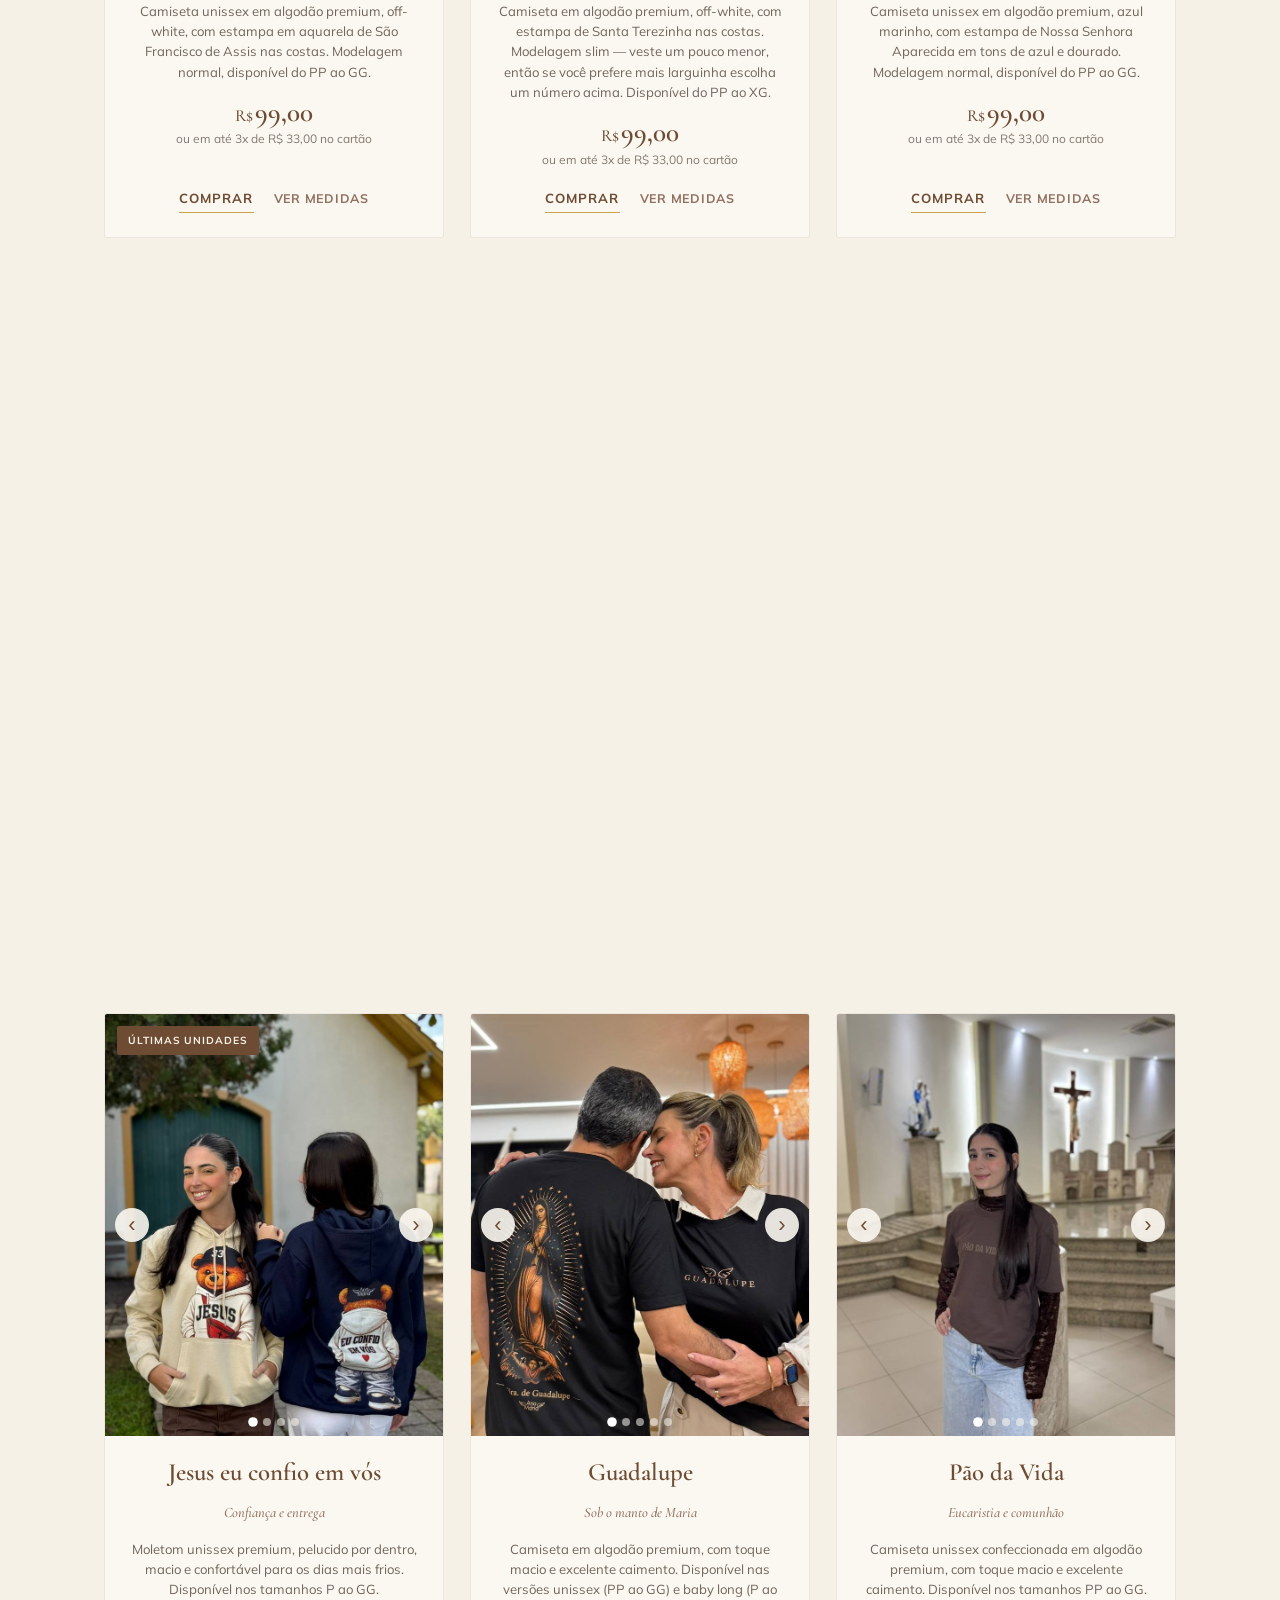
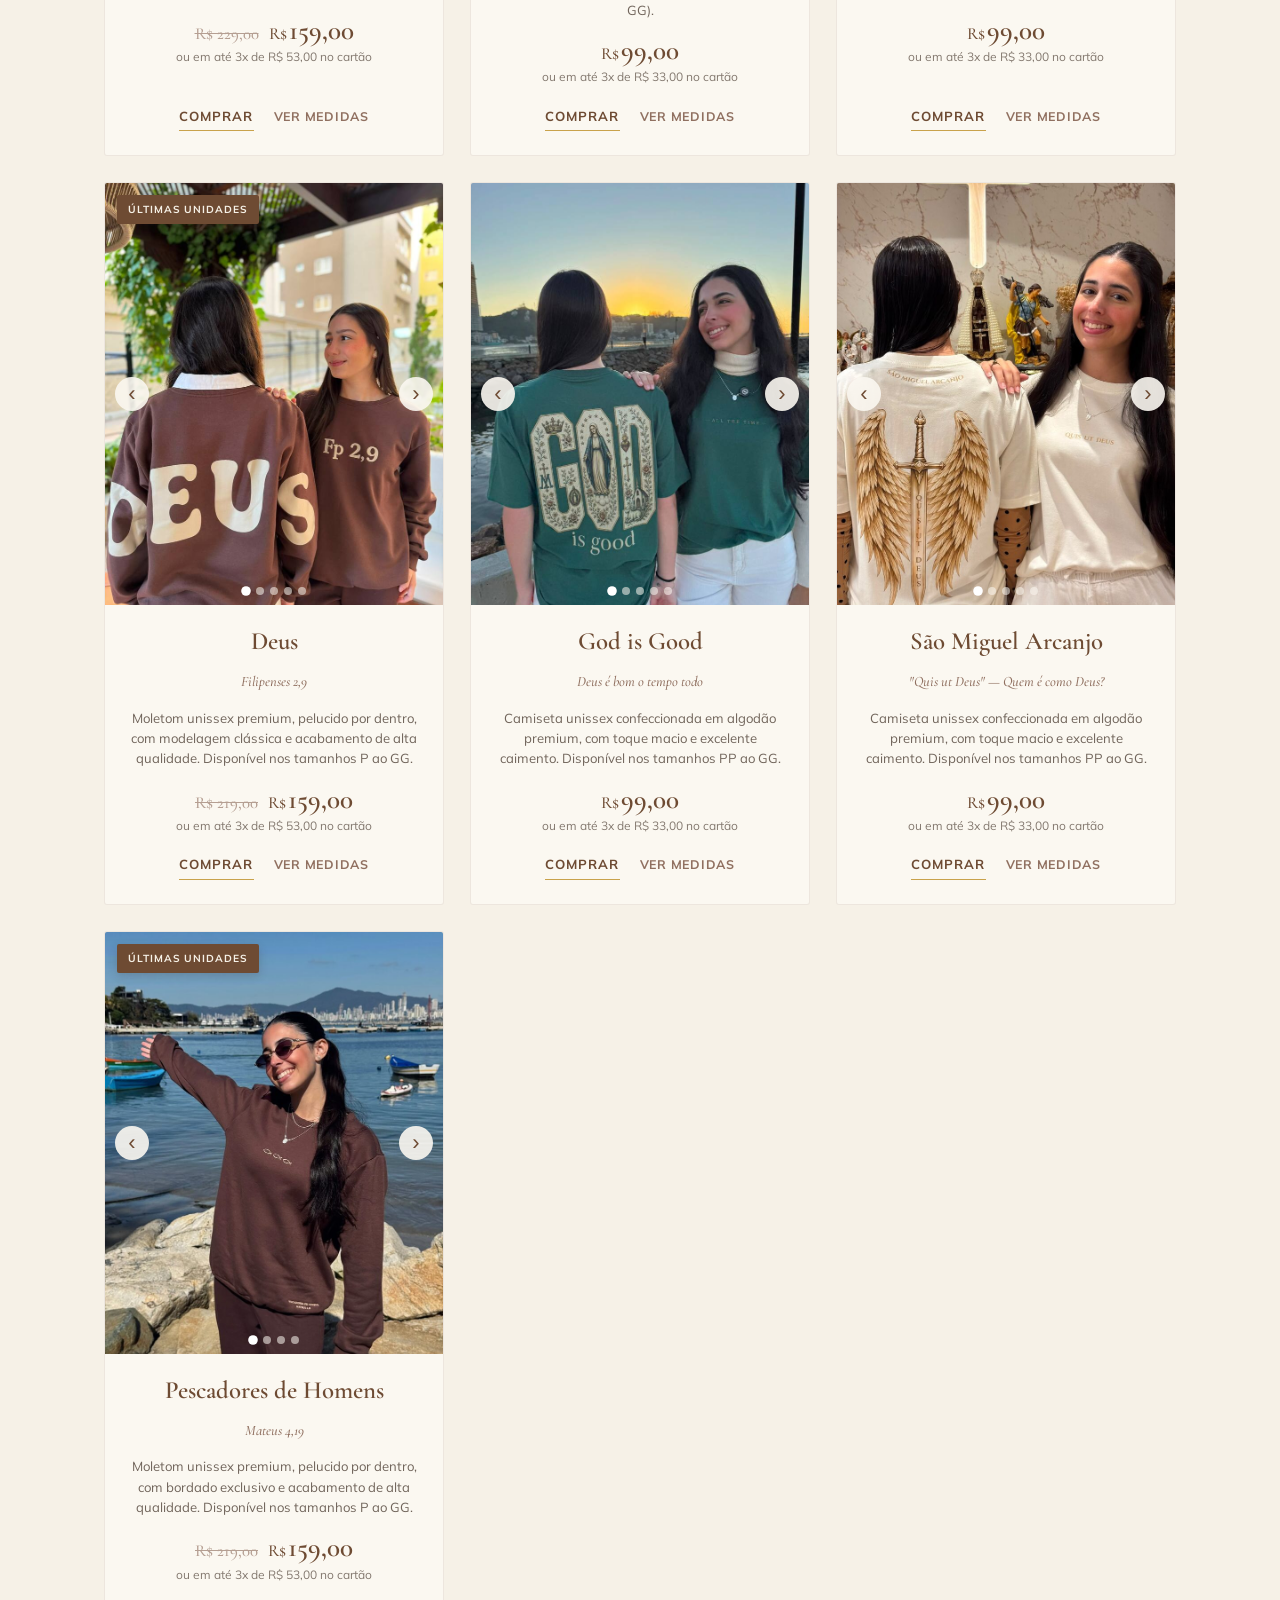
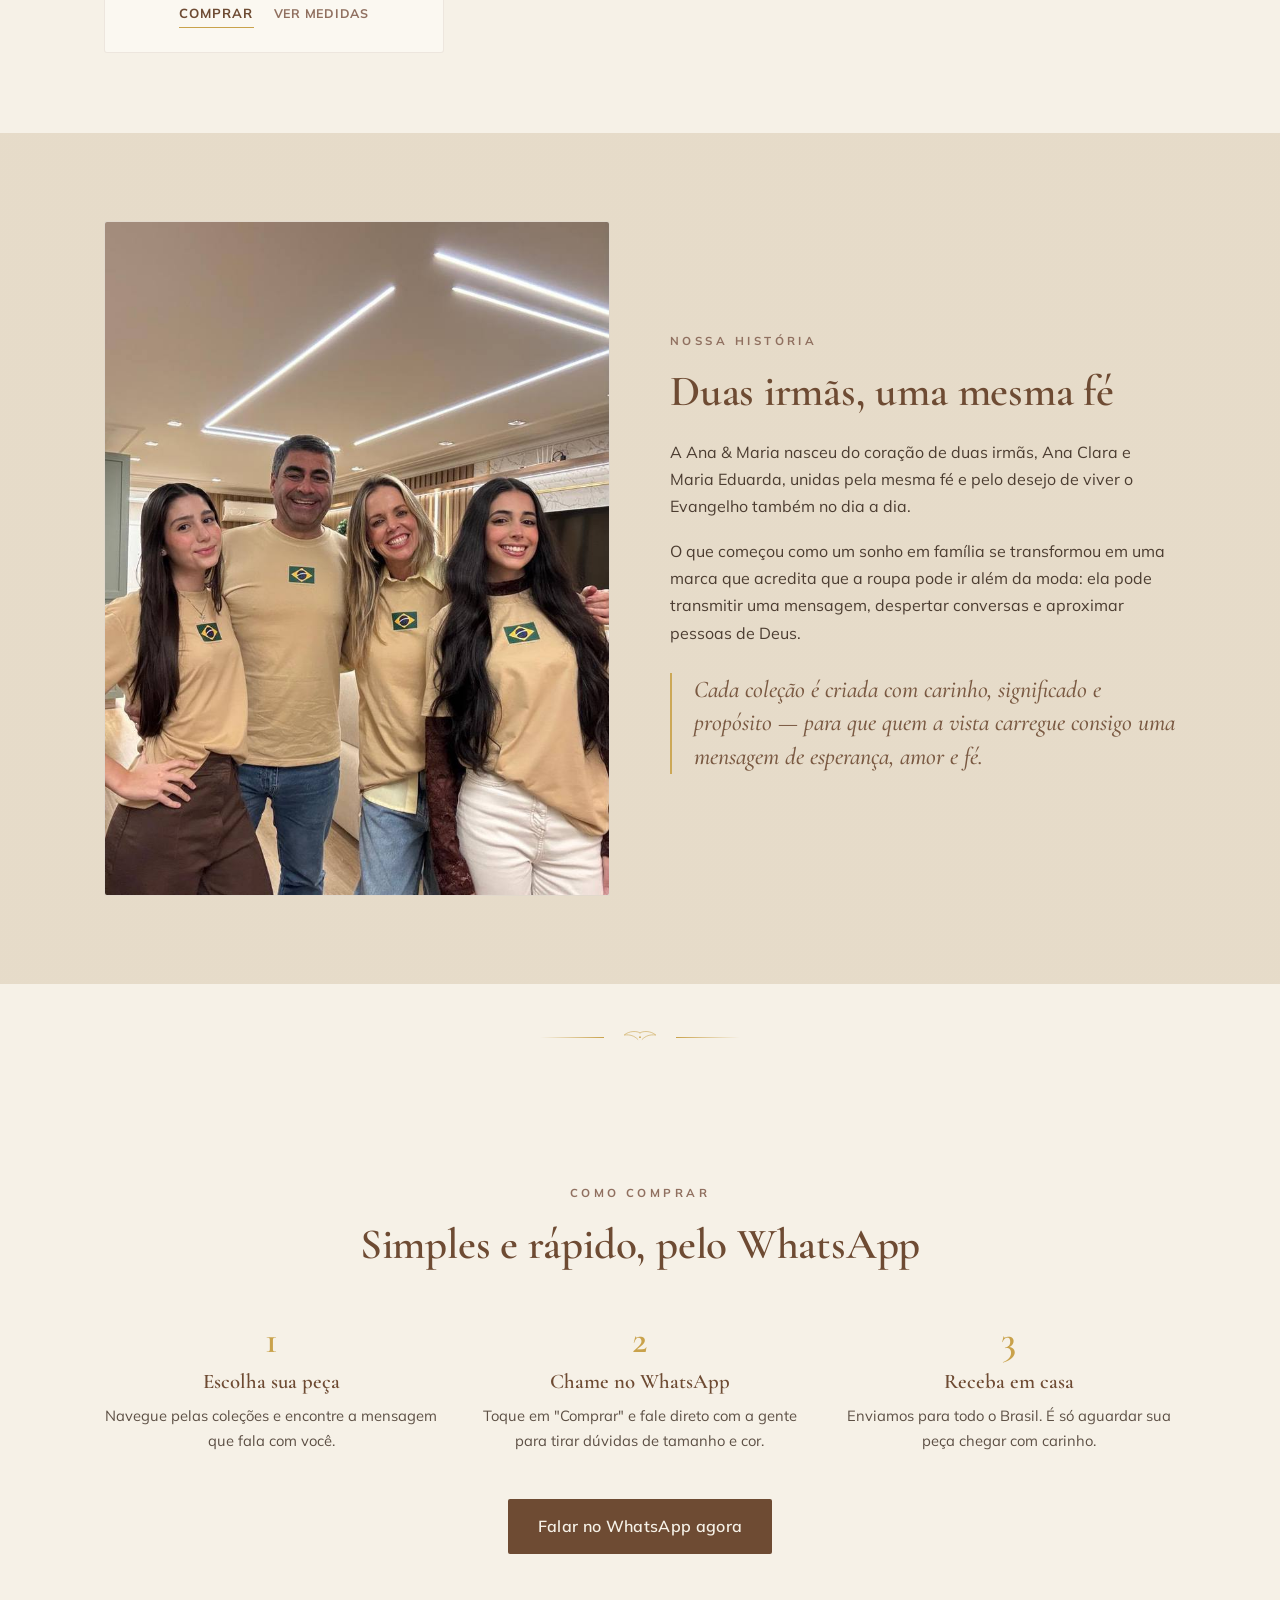
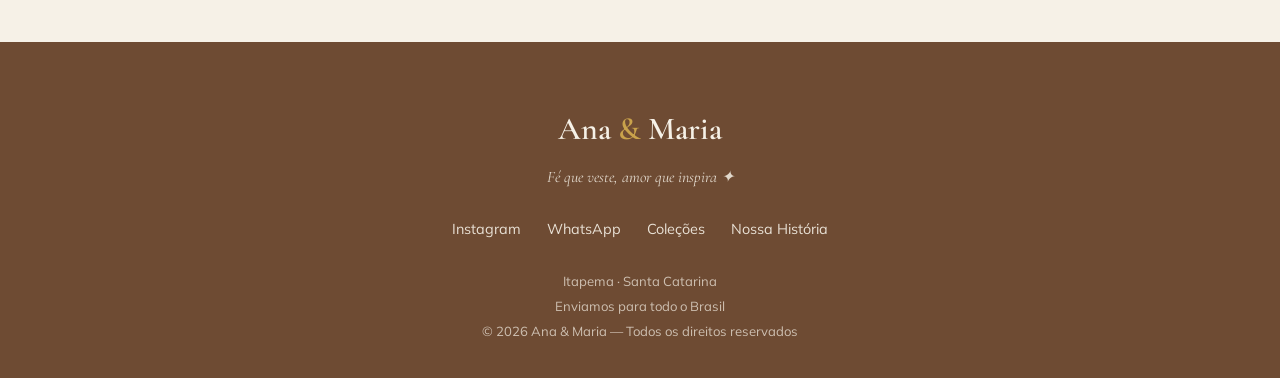
==== commit 5b3efb47: "V9.1 v9.1" ====
--- a/index.html
+++ b/index.html
@@ -384,6 +384,7 @@
       <!-- CARD 2 — SANTA TEREZINHA -->
       <article class="card reveal">
         <div class="foto carrossel">
+          <span class="selo lancamento">Lançamento</span>
           <div class="trilho">
             <img src="img/santa-terezinha-capa.jpg" alt="Coleção Santa Terezinha" loading="lazy" draggable="false">
             <img src="img/santa-terezinha-costas.jpg" alt="Coleção Santa Terezinha — estampa das costas" loading="lazy" draggable="false">
@@ -410,6 +411,7 @@
       <!-- CARD 3 — NOSSA SENHORA APARECIDA -->
       <article class="card reveal">
         <div class="foto carrossel">
+          <span class="selo lancamento">Lançamento</span>
           <div class="trilho">
             <img src="img/aparecida-capa.jpg" alt="Camiseta Nossa Senhora Aparecida" loading="lazy" draggable="false">
             <img src="img/aparecida-lifestyle.jpg" alt="Camiseta Nossa Senhora Aparecida — look completo" loading="lazy" draggable="false">
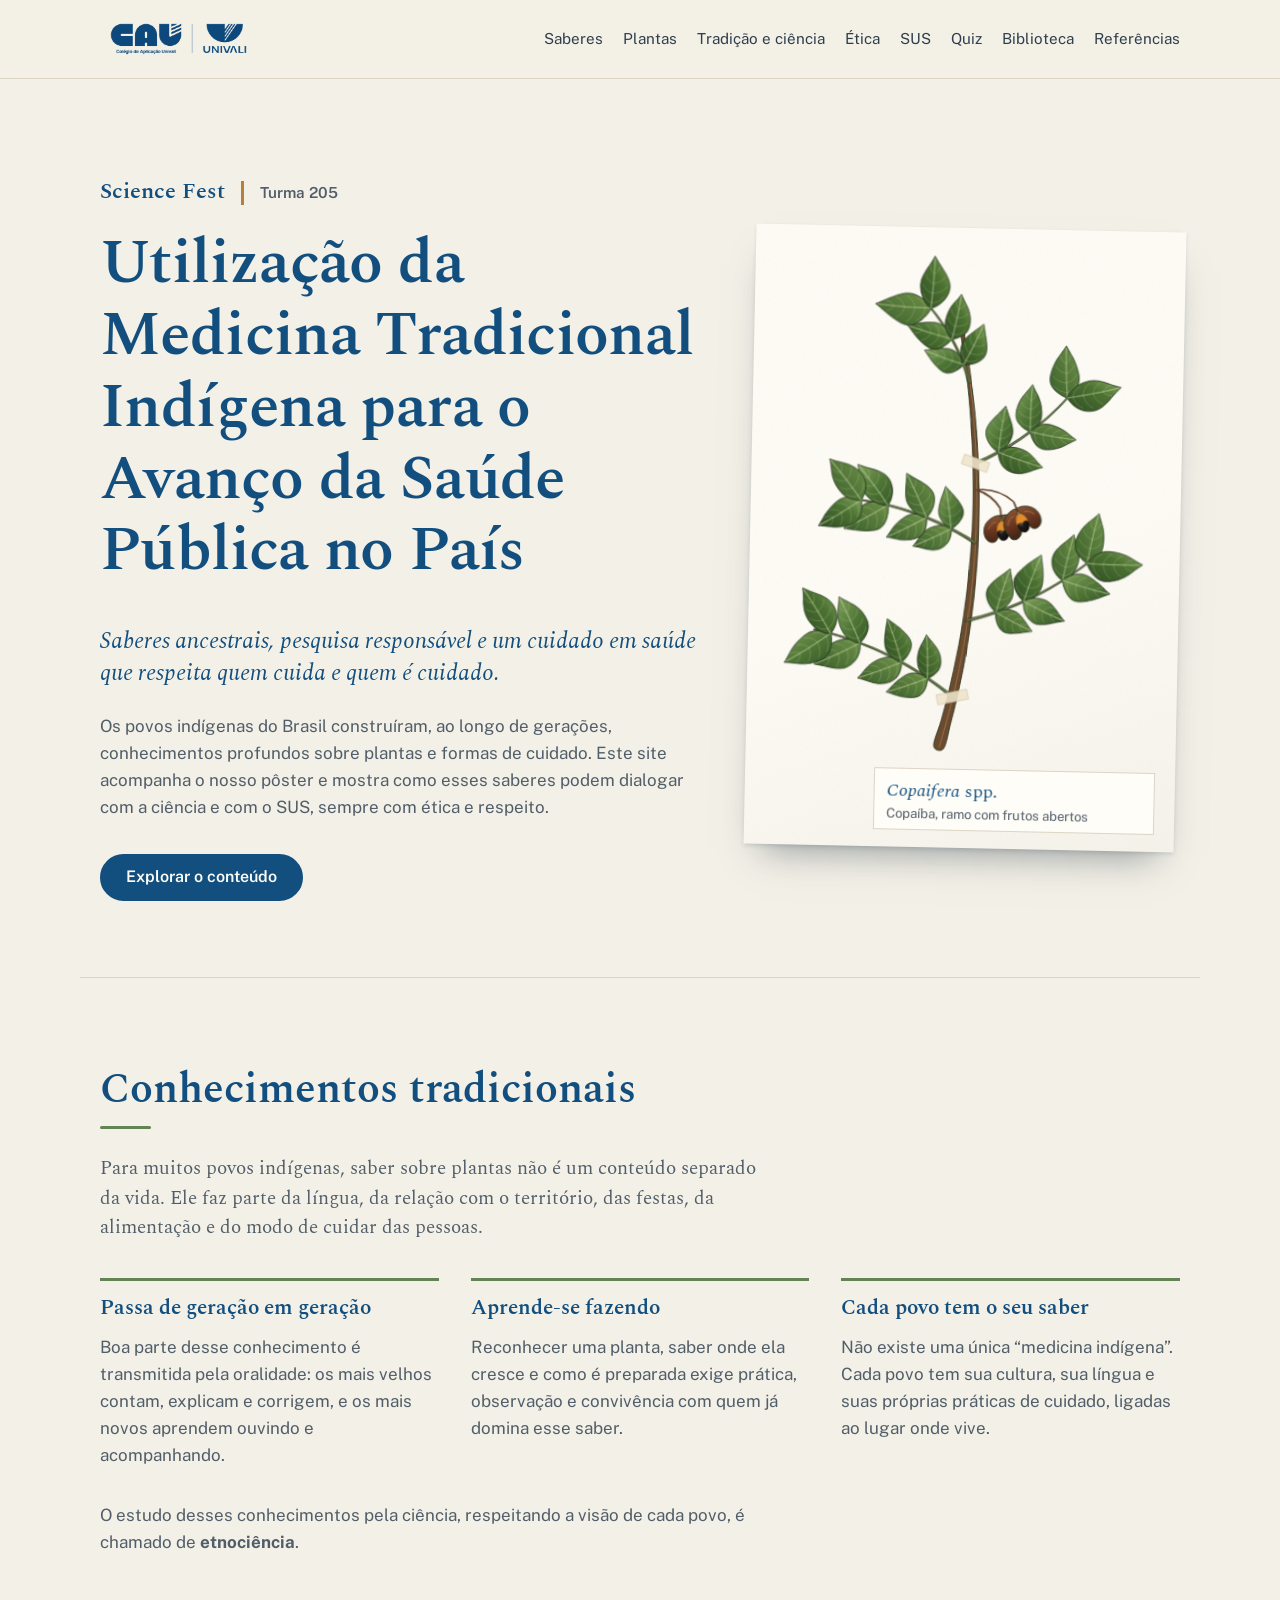
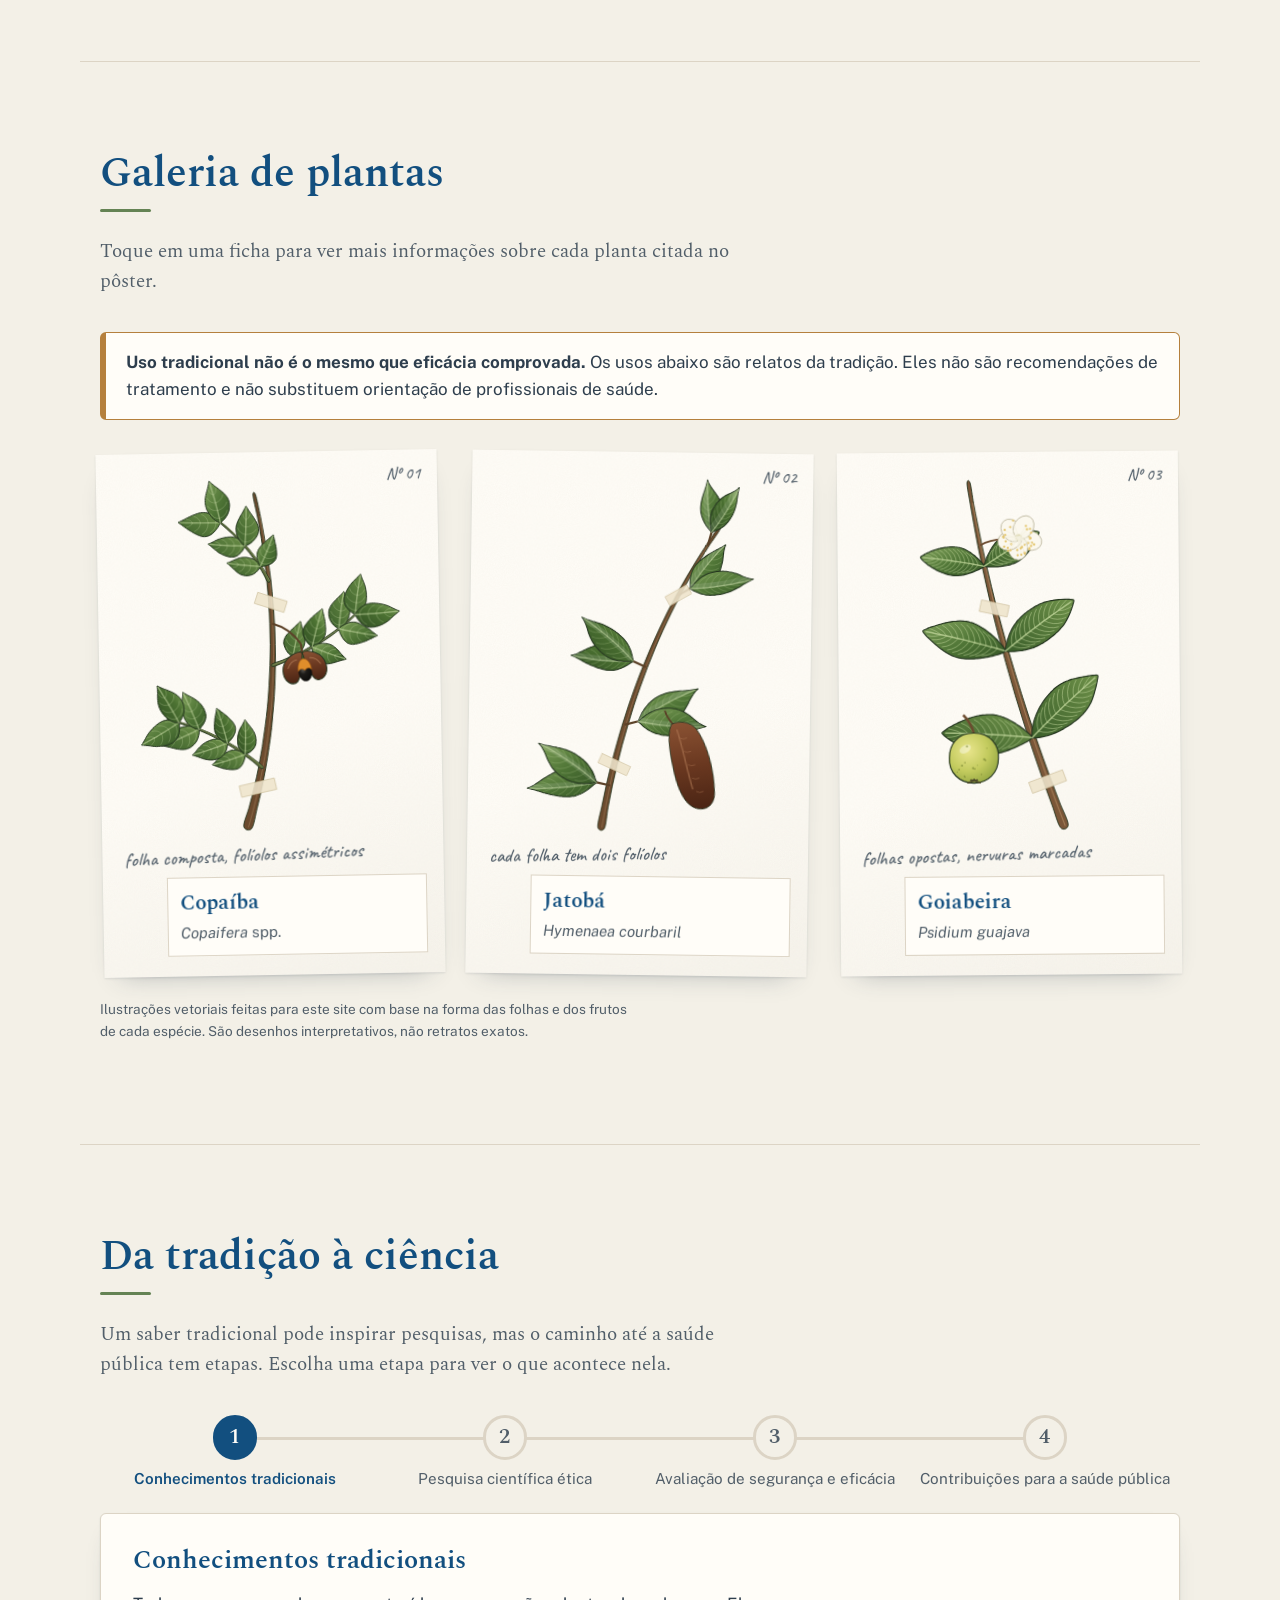
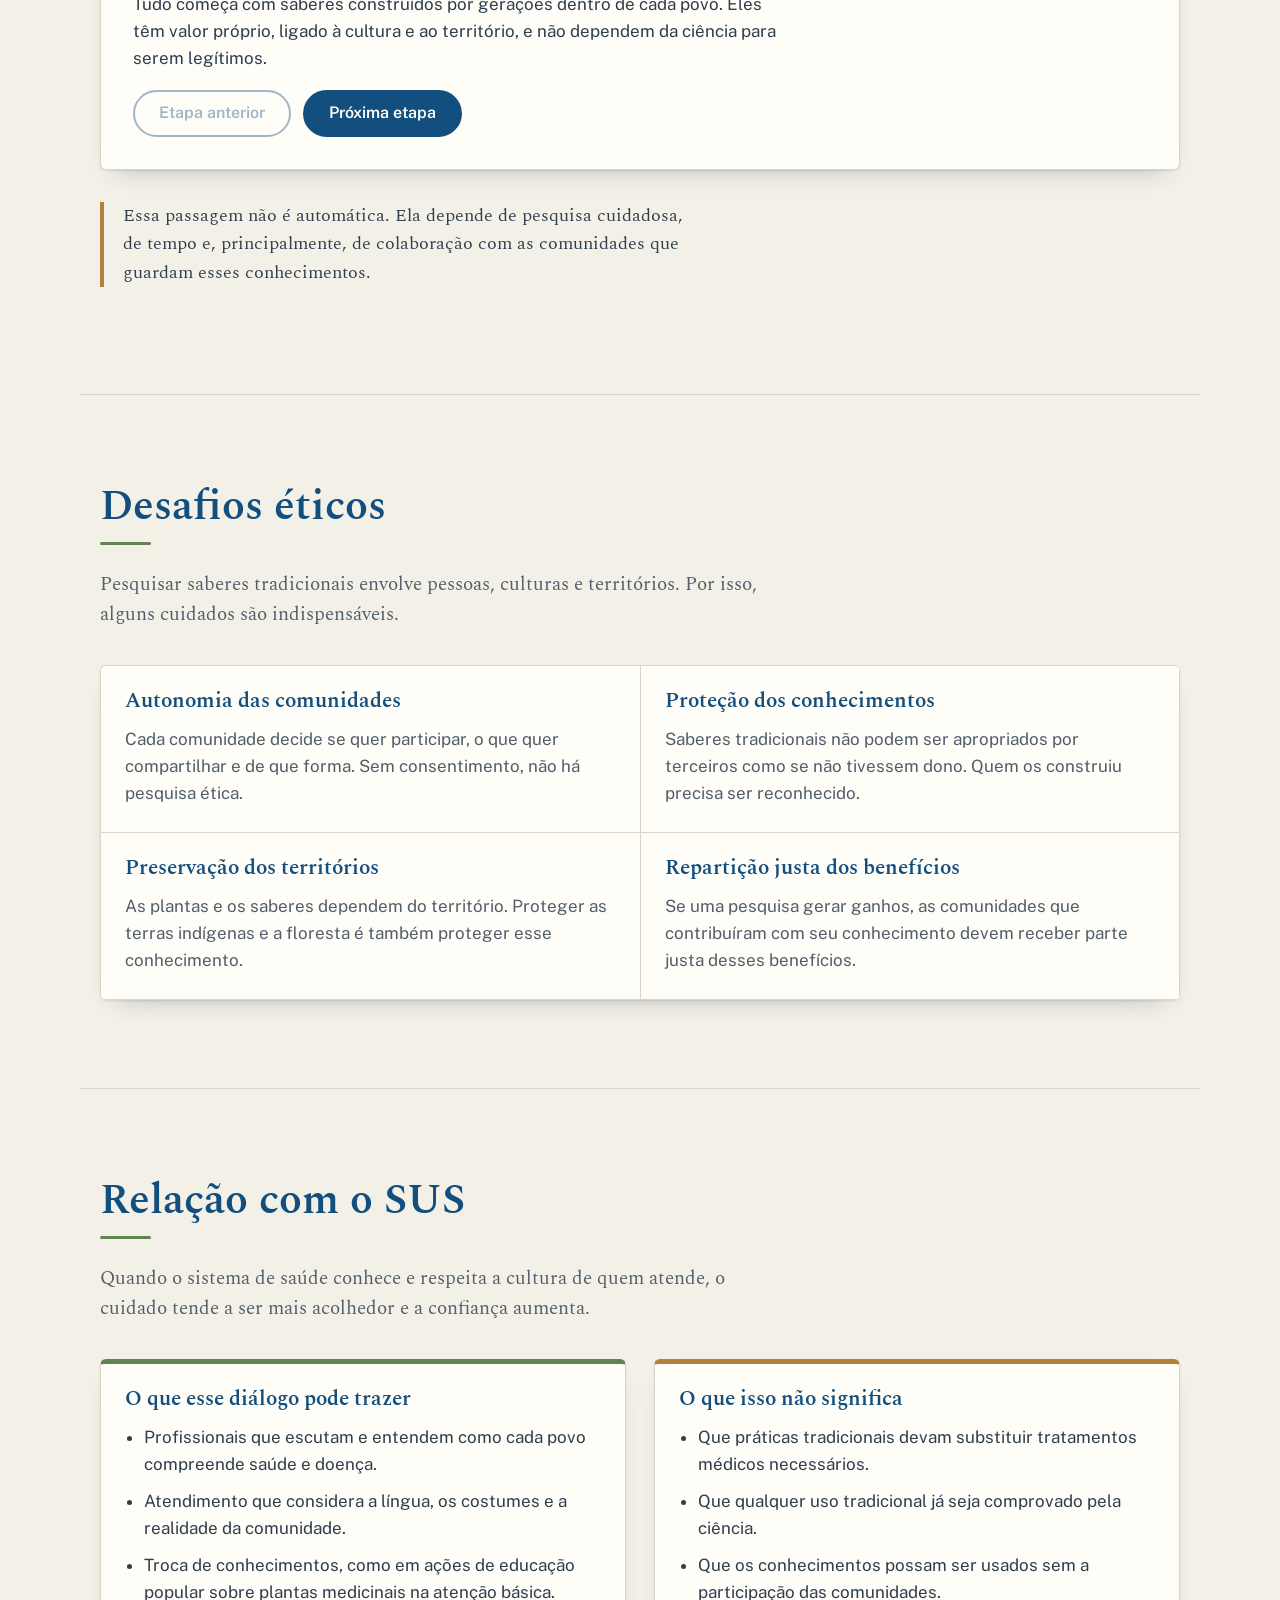
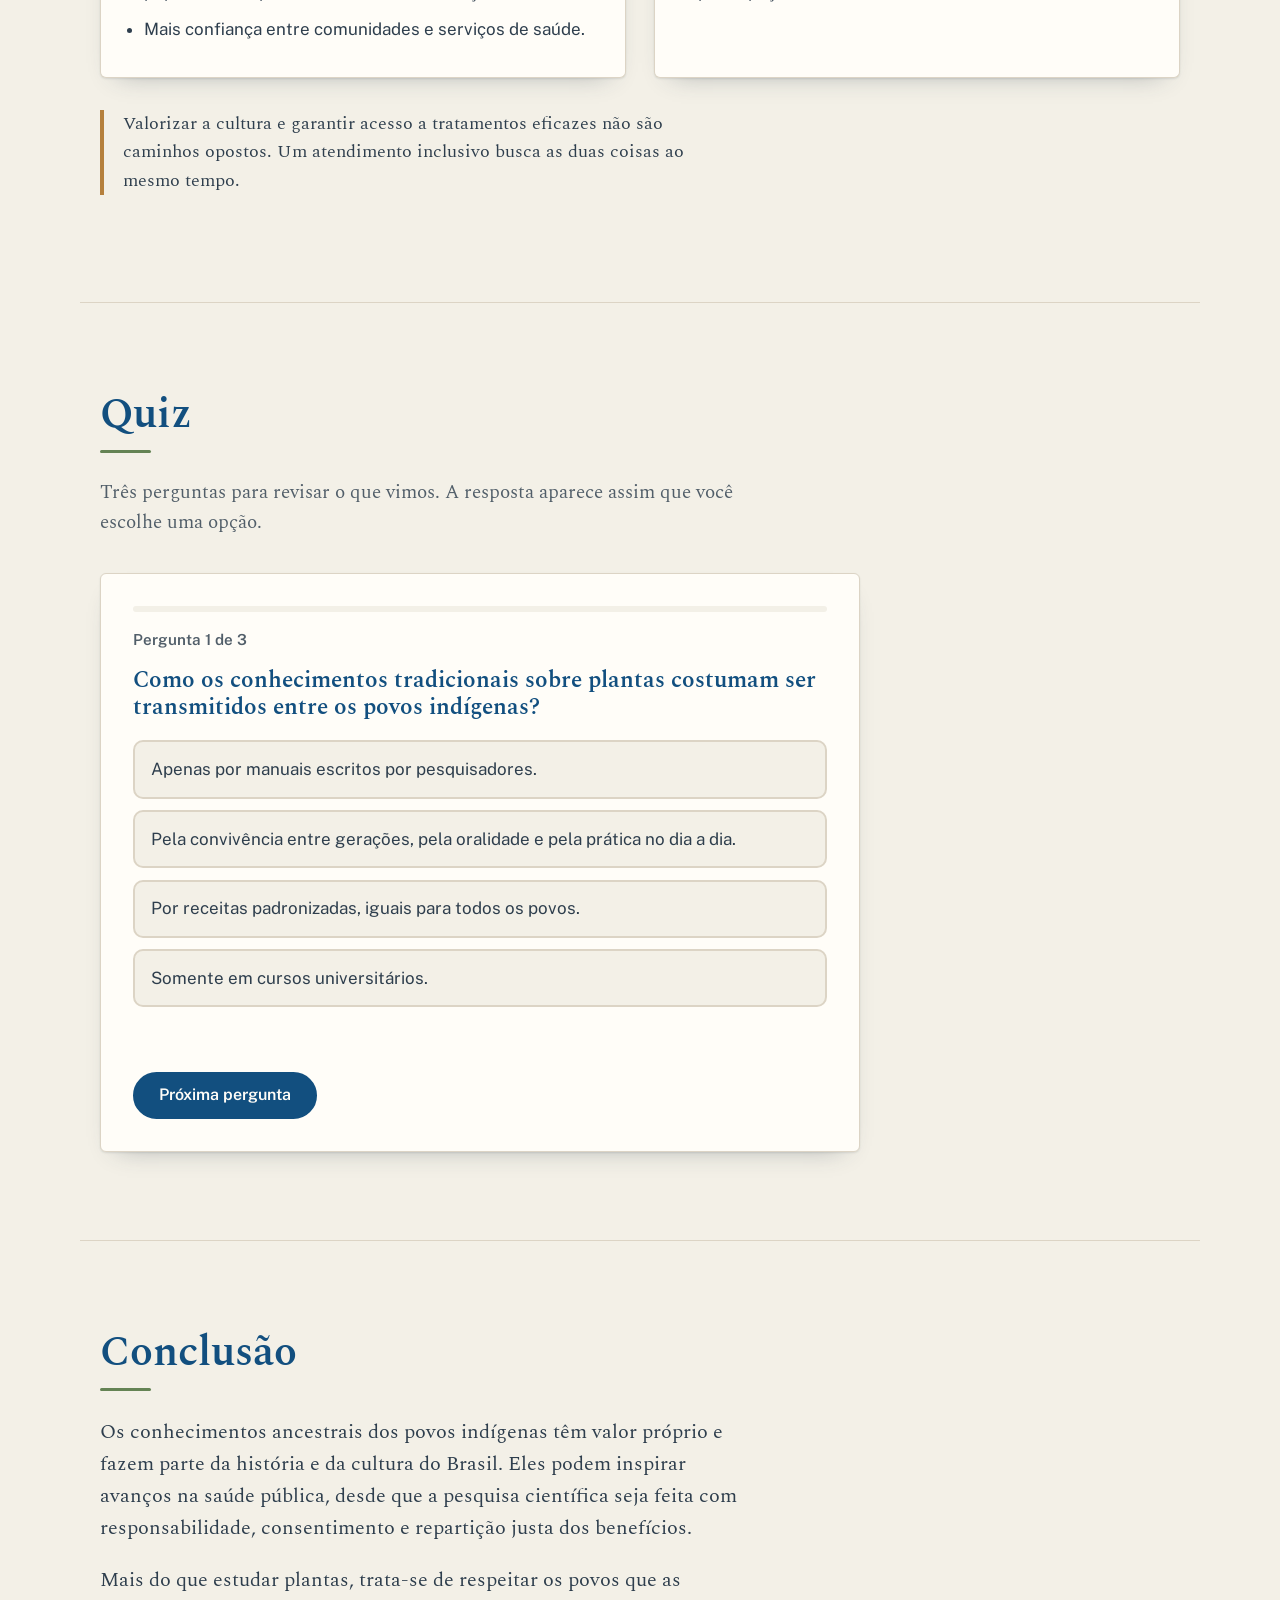
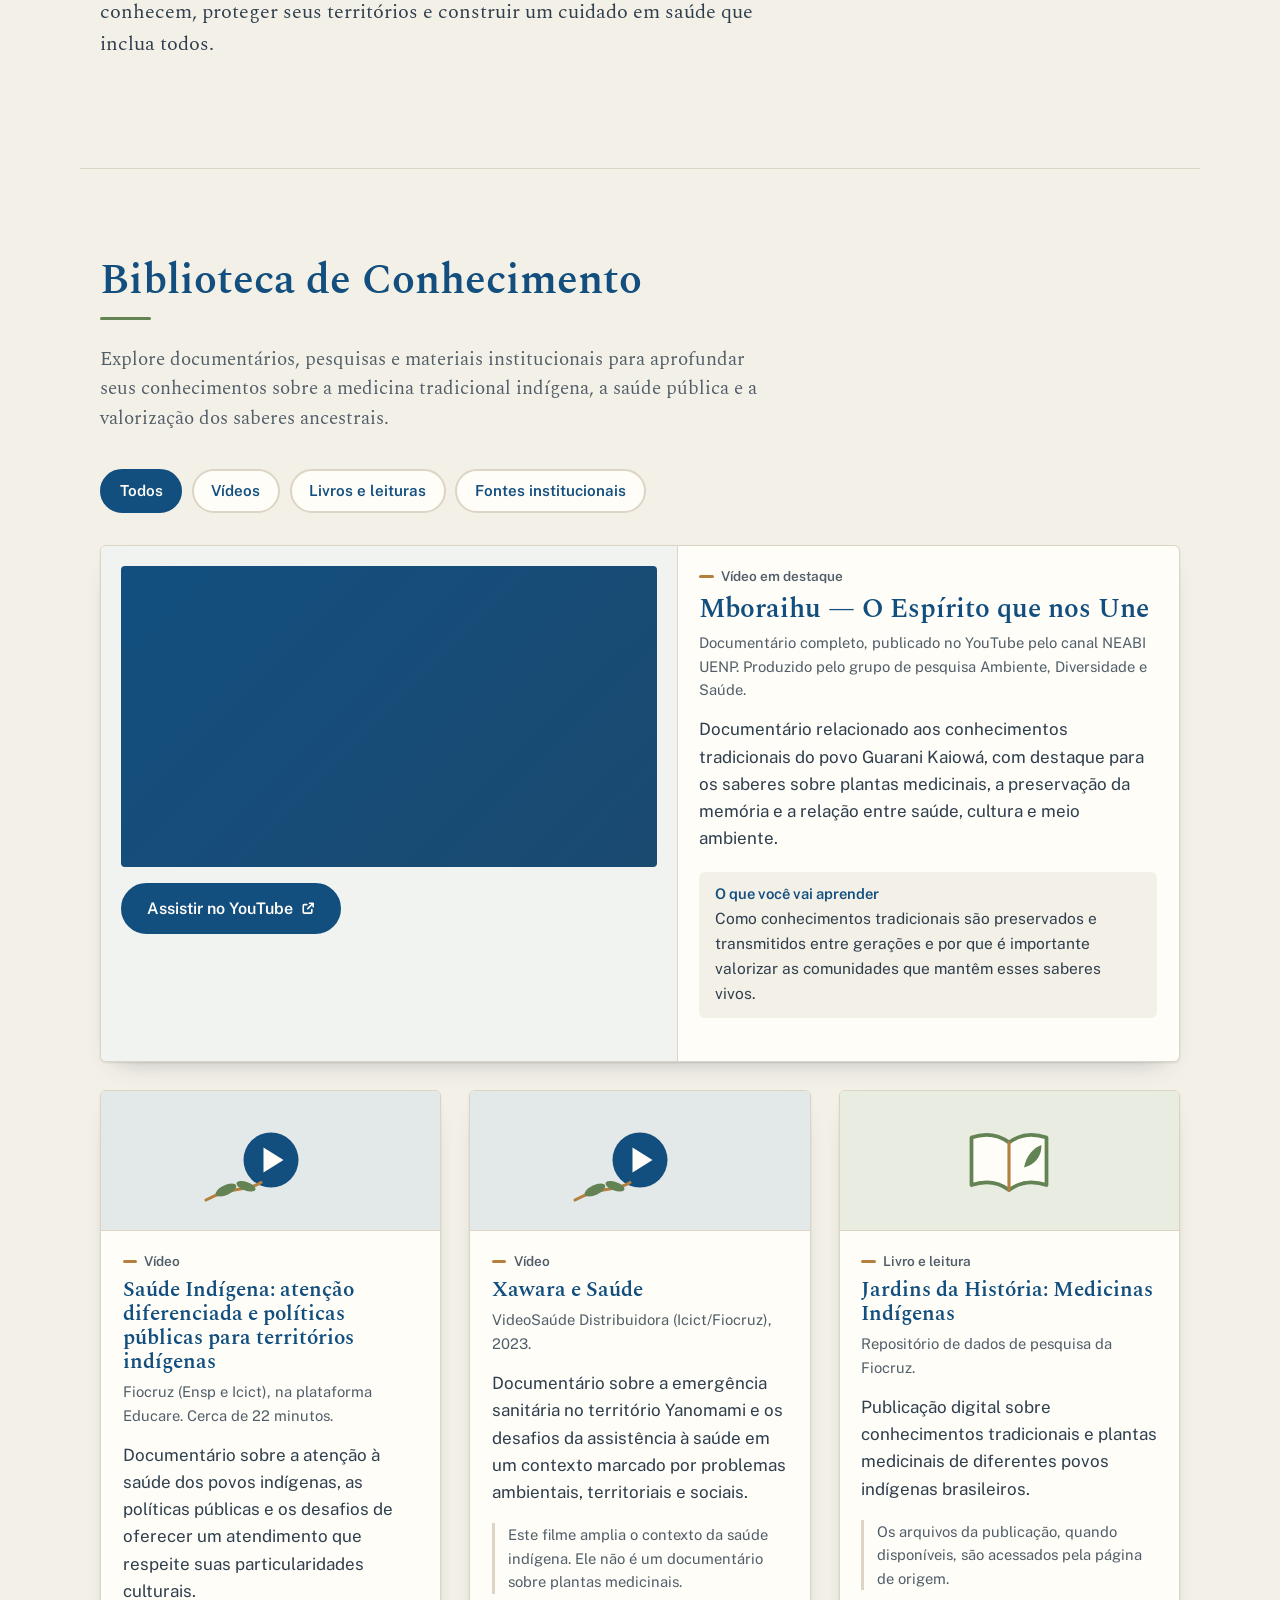
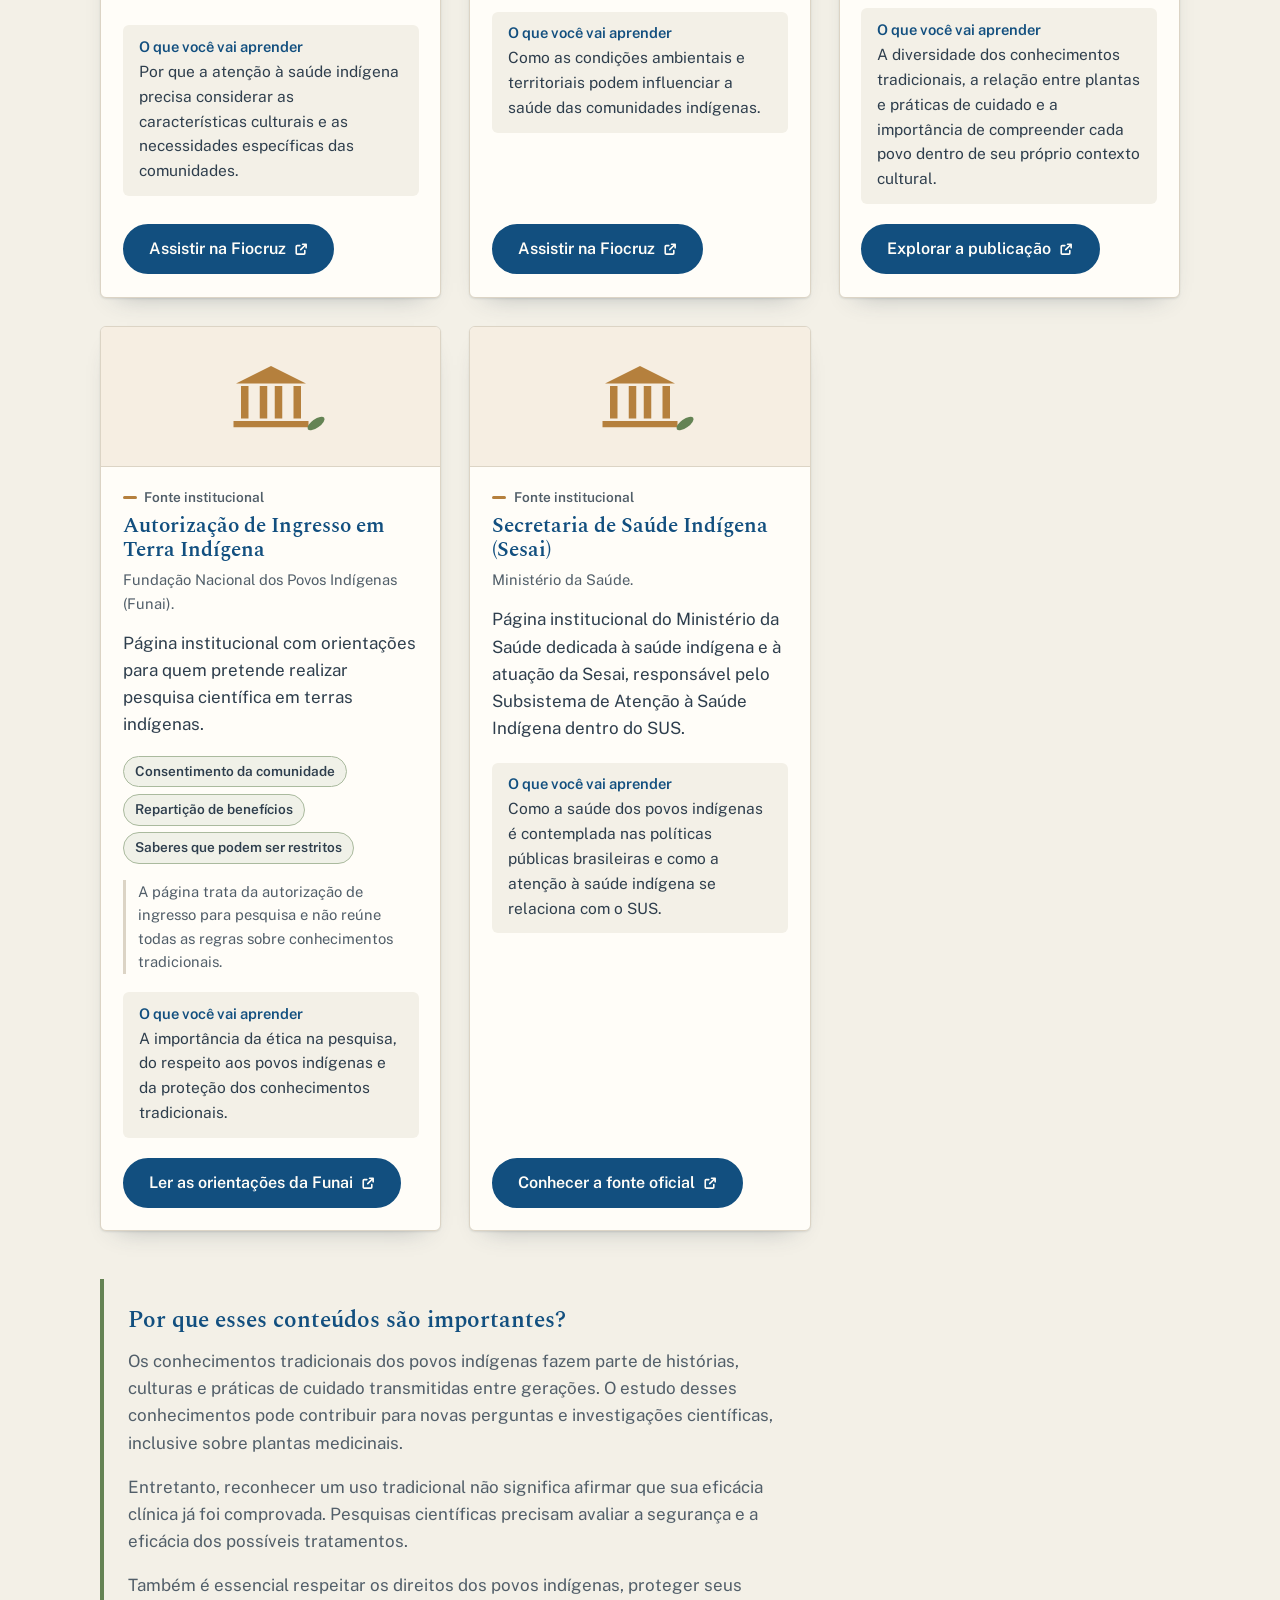
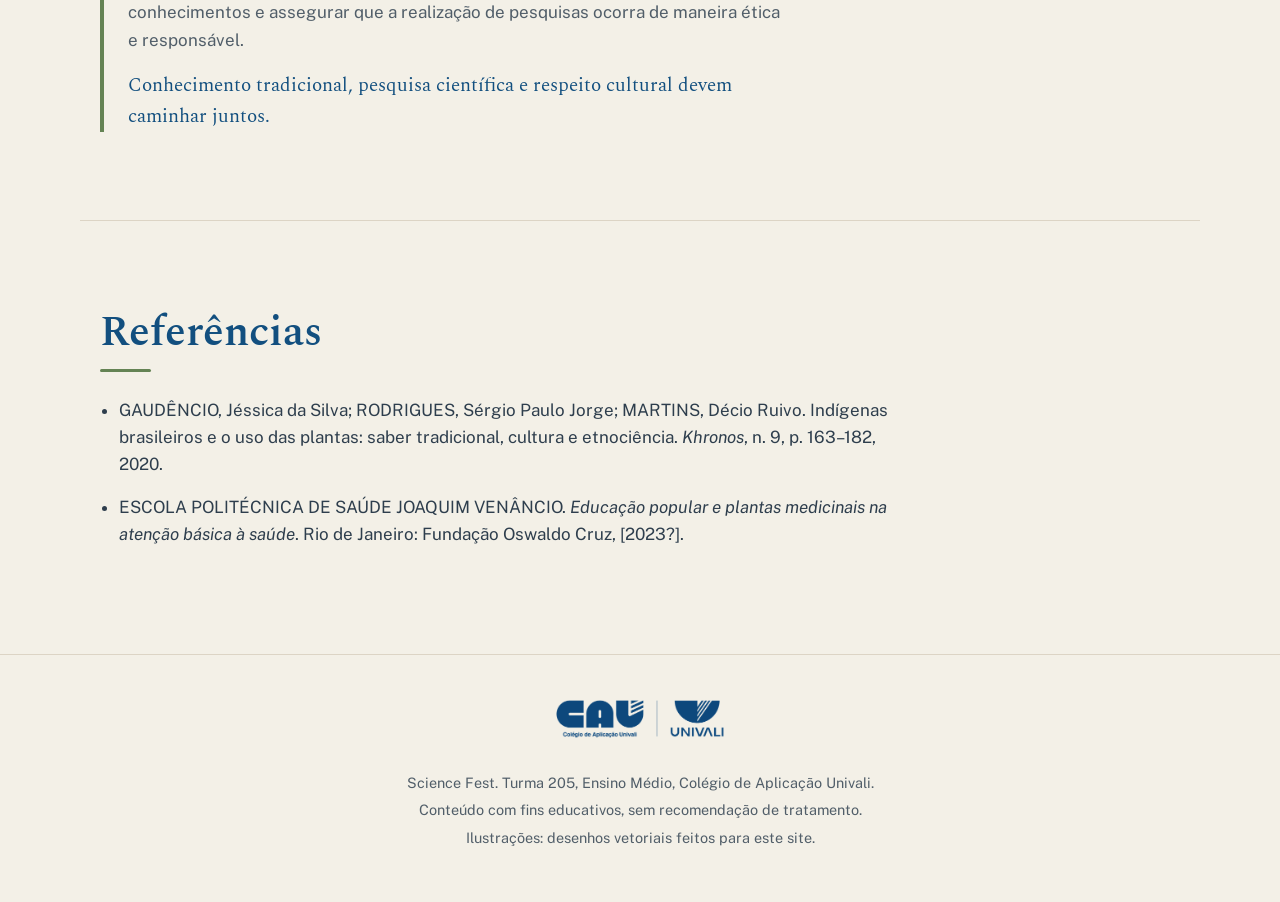
==== commit 4f257e26: "V4.2 teste" ====
--- a/index.html
+++ b/index.html
@@ -1,912 +1,413 @@
 <!DOCTYPE html>
 <html lang="pt-BR">
 <head>
-<meta charset="UTF-8">
-<meta name="viewport" content="width=device-width, initial-scale=1.0">
-<title>Ana &amp; Maria — Fé que veste, amor que inspira</title>
-<meta name="description" content="Ana & Maria: moda cristã com propósito. Camisetas e moletons em algodão premium com mensagens de fé. Compre pelo WhatsApp — enviamos para todo o Brasil. Itapema/SC.">
-<meta name="author" content="Ana &amp; Maria">
-<meta name="robots" content="index, follow">
-<link rel="canonical" href="https://useanaemaria.com.br/">
-<meta name="theme-color" content="#F6F1E7">
-
-<!-- ícones -->
-<link rel="icon" type="image/png" href="img/favicon.png">
-<link rel="apple-touch-icon" href="img/apple-touch-icon.png">
-
-<!-- preview ao compartilhar (WhatsApp, Instagram, Facebook) -->
-<meta property="og:type" content="website">
-<meta property="og:site_name" content="Ana &amp; Maria">
-<meta property="og:locale" content="pt_BR">
-<meta property="og:title" content="Ana &amp; Maria — Fé que veste, amor que inspira">
-<meta property="og:description" content="Ana & Maria: moda cristã com propósito. Camisetas e moletons em algodão premium com mensagens de fé. Compre pelo WhatsApp — enviamos para todo o Brasil. Itapema/SC.">
-<meta property="og:url" content="https://useanaemaria.com.br/">
-<meta property="og:image" content="https://useanaemaria.com.br/img/og-ana-e-maria.jpg">
-<meta property="og:image:width" content="1200">
-<meta property="og:image:height" content="630">
-<meta property="og:image:alt" content="Ana &amp; Maria — moda cristã com propósito">
-<meta name="twitter:card" content="summary_large_image">
-<meta name="twitter:title" content="Ana &amp; Maria — Fé que veste, amor que inspira">
-<meta name="twitter:description" content="Ana & Maria: moda cristã com propósito. Camisetas e moletons em algodão premium com mensagens de fé. Compre pelo WhatsApp — enviamos para todo o Brasil. Itapema/SC.">
-<meta name="twitter:image" content="https://useanaemaria.com.br/img/og-ana-e-maria.jpg">
-
-<link rel="preconnect" href="https://fonts.googleapis.com">
-<link rel="preconnect" href="https://fonts.gstatic.com" crossorigin>
-<link href="https://fonts.googleapis.com/css2?family=Cormorant+Garamond:ital,wght@0,500;0,600;0,700;1,500;1,600&family=Mulish:wght@300;400;500;600;700&display=swap" rel="stylesheet">
-<style>
-  :root{
-    --creme:#F6F1E7;
-    --pergaminho:#EAE0CE;
-    --mocha:#907060;        /* cor real da logo */
-    --terroso:#6E4B33;      /* profundo: títulos e botões */
-    --espresso:#3B2C21;     /* texto corrido */
-    --dourado:#C9A24B;      /* acento sacro */
-    --card:#FBF8F1;
-    --display:"Cormorant Garamond", Georgia, serif;
-    --corpo:"Mulish", system-ui, sans-serif;
-  }
-
-  *{box-sizing:border-box;margin:0;padding:0;}
-  html{scroll-behavior:smooth;}
-
-  body{
-    font-family:var(--corpo);
-    color:var(--espresso);
-    background:var(--creme);
-    line-height:1.7;
-    font-weight:400;
-    -webkit-font-smoothing:antialiased;
-  }
-
-  .wrap{max-width:1120px;margin:0 auto;padding:0 24px;}
-
-  .eyebrow{
-    font-size:.72rem;font-weight:700;letter-spacing:.3em;
-    text-transform:uppercase;color:var(--mocha);
-  }
-
-  /* ---------- tipografia dos títulos (refinada) ---------- */
-  h1,h2,h3{font-family:var(--display);color:var(--terroso);}
-  h1{font-weight:600;line-height:1.06;letter-spacing:-.01em;}
-  h2{font-weight:600;line-height:1.15;letter-spacing:-.005em;}
-  h3{font-weight:600;line-height:1.2;}
-
-  /* ---------- animações base ---------- */
-  @keyframes fadeUp{
-    from{opacity:0;transform:translateY(20px);}
-    to{opacity:1;transform:none;}
-  }
-  .h-anim{opacity:0;animation:fadeUp 1.4s cubic-bezier(.22,.61,.36,1) forwards;}
-  .d1{animation-delay:.1s}
-  .d2{animation-delay:.45s}
-  .d3{animation-delay:.8s}
-  .d4{animation-delay:1.15s}
-
-  .reveal{
-    opacity:0;transform:translateY(36px);
-    transition:opacity 1.2s cubic-bezier(.22,.61,.36,1),transform 1.2s cubic-bezier(.22,.61,.36,1);
-    transition-delay:var(--d,0s);
-  }
-  .reveal.visible{opacity:1;transform:none;}
-  /* cards revelam via keyframe pra não conflitar com o hover */
-  .card.reveal{transform:none;}
-  .card.reveal.visible{animation:fadeUp 1.2s cubic-bezier(.22,.61,.36,1) both;animation-delay:var(--d,0s);}
-
-  /* ---------- navbar ---------- */
-  header.nav{
-    position:sticky;top:0;z-index:50;
-    background:rgba(246,241,231,.9);
-    backdrop-filter:blur(10px);
-    border-bottom:1px solid rgba(110,75,51,.12);
-  }
-  .nav-inner{display:flex;align-items:center;justify-content:space-between;height:68px;}
-  .nav-logo img{height:38px;width:auto;display:block;}
-  .nav-links{display:flex;gap:30px;}
-  .nav-links a{
-    color:var(--espresso);text-decoration:none;font-size:.9rem;font-weight:500;
-    padding-bottom:2px;border-bottom:1px solid transparent;transition:border-color .2s;
-  }
-  .nav-links a:hover,.nav-links a:focus-visible{border-color:var(--dourado);}
-  .nav-cta{
-    background:var(--terroso);color:var(--creme);text-decoration:none;
-    padding:9px 20px;border-radius:2px;font-size:.85rem;font-weight:600;
-    letter-spacing:.02em;transition:background .2s;
-  }
-  .nav-cta:hover,.nav-cta:focus-visible{background:var(--mocha);}
-
-  /* ---------- hero ---------- */
-  .hero{
-    text-align:center;padding:92px 24px 84px;
-    background:
-      radial-gradient(ellipse 80% 60% at 50% 0%, rgba(201,162,75,.10), transparent 70%),
-      var(--creme);
-  }
-  .hero .logo-hero{width:clamp(230px,30vw,330px);height:auto;margin:0 auto 38px;display:block;}
-  .hero h1{font-size:clamp(2.7rem,6.2vw,4.5rem);margin-bottom:26px;}
-  .hero h1 em{font-style:italic;font-weight:500;color:var(--dourado);}
-  .hero .tag{max-width:540px;margin:0 auto 40px;opacity:.85;}
-  .hero .btns{display:flex;gap:16px;justify-content:center;flex-wrap:wrap;}
-  .btn-primary{
-    background:var(--terroso);color:var(--creme);text-decoration:none;
-    padding:14px 30px;border-radius:2px;font-weight:600;letter-spacing:.02em;
-    transition:transform .2s,background .2s;display:inline-block;
-  }
-  .btn-primary:hover,.btn-primary:focus-visible{background:var(--mocha);transform:translateY(-2px);}
-  .btn-ghost{
-    background:transparent;color:var(--terroso);text-decoration:none;
-    padding:14px 30px;border:1px solid var(--terroso);border-radius:2px;
-    font-weight:600;letter-spacing:.02em;transition:all .2s;display:inline-block;
-  }
-  .btn-ghost:hover,.btn-ghost:focus-visible{background:var(--terroso);color:var(--creme);}
-
-  /* ---------- divisória asas (desenham ao aparecer) ---------- */
-  .divisor{padding:46px 0;}
-  .asas{display:flex;align-items:center;justify-content:center;gap:18px;}
-  .asas .linha{height:1px;width:64px;background:linear-gradient(90deg,transparent,var(--dourado));}
-  .asas .linha.dir{background:linear-gradient(90deg,var(--dourado),transparent);}
-  .asas svg{width:36px;height:auto;color:var(--dourado);overflow:visible;}
-  .asas svg path{
-    stroke-dasharray:230;stroke-dashoffset:230;
-    transition:stroke-dashoffset 2.3s ease .2s;
-  }
-  .asas.visible svg path{stroke-dashoffset:0;}
-  .asas svg circle{opacity:0;transition:opacity .8s ease 2.1s;}
-  .asas.visible svg circle{opacity:1;}
-
-  /* ---------- coleções ---------- */
-  .colecoes{padding:20px 0 80px;}
-  .sec-head{text-align:center;max-width:640px;margin:0 auto 50px;}
-  .sec-head h2{font-size:clamp(1.9rem,3.6vw,2.7rem);margin:14px 0 12px;}
-  .sec-head p{opacity:.8;}
-
-  .grade{display:grid;grid-template-columns:repeat(3,1fr);gap:26px;}
-  .grade .card:nth-child(2){--d:.18s}
-  .grade .card:nth-child(3){--d:.36s}
-  .grade .card:nth-child(4){--d:.14s}
-  .grade .card:nth-child(5){--d:.32s}
-  .grade .card:nth-child(6){--d:.5s}
-
-  .card{
-    background:var(--card);border:1px solid rgba(110,75,51,.10);
-    border-radius:3px;overflow:hidden;
-    transition:transform .3s cubic-bezier(.22,.61,.36,1),box-shadow .3s;
-    display:flex;flex-direction:column;
-  }
-  .card:hover{transform:translateY(-5px);box-shadow:0 16px 36px rgba(59,44,33,.11);}
-  .card .foto{aspect-ratio:4/5;background:var(--pergaminho);position:relative;overflow:hidden;}
-  .trilho{display:flex;height:100%;transition:transform .45s cubic-bezier(.22,.61,.36,1);touch-action:pan-y;cursor:grab;}
-  .trilho img{flex:0 0 100%;width:100%;height:100%;object-fit:cover;user-select:none;-webkit-user-drag:none;}
-  .cnav{
-    position:absolute;top:50%;transform:translateY(-50%);z-index:2;
-    width:34px;height:34px;border-radius:50%;border:none;cursor:pointer;
-    background:rgba(251,248,241,.9);color:var(--terroso);font-size:22px;line-height:1;
-    display:flex;align-items:center;justify-content:center;transition:background .2s;
-  }
-  .cnav:hover{background:#fff;}
-  .cnav.prev{left:10px}.cnav.next{right:10px}
-  .cdots{position:absolute;bottom:10px;left:0;right:0;z-index:2;display:flex;gap:6px;justify-content:center;}
-  .cdots button{width:8px;height:8px;border-radius:50%;border:none;padding:0;cursor:pointer;background:rgba(251,248,241,.55);transition:background .2s,transform .2s;}
-  .cdots button.on{background:#fff;transform:scale(1.2);}
-  .card .info{padding:22px 22px 24px;text-align:center;display:flex;flex-direction:column;gap:13px;flex:1;}
-  .card .info h3{font-size:1.55rem;}
-  .card .info .verso{font-size:.9rem;font-style:italic;font-family:var(--display);font-weight:500;color:var(--mocha);min-height:1.2em;}
-  .card .info .desc{font-size:.82rem;opacity:.72;margin:0;line-height:1.55;padding:0 4px;}
-  .card .info .preco{display:flex;flex-direction:column;gap:3px;margin-top:4px;}
-  .card .info .preco .valor{font-family:var(--display);font-size:1.7rem;font-weight:600;color:var(--terroso);line-height:1;}
-  .card .info .preco .valor small{font-size:.62em;font-weight:500;margin-right:2px;}
-  .card .info .preco .parcela{font-size:.75rem;opacity:.62;}
-  .card .info .preco .valores{display:flex;gap:10px;align-items:baseline;justify-content:center;flex-wrap:wrap;}
-  .card .info .preco .antigo{font-family:var(--display);font-size:1.05rem;font-weight:500;color:var(--mocha);opacity:.65;text-decoration:line-through;line-height:1;}
-  .card .selo{
-    position:absolute;top:12px;left:12px;z-index:3;
-    background:var(--terroso);color:var(--creme);
-    font-family:var(--corpo);font-size:.64rem;font-weight:700;
-    letter-spacing:.09em;text-transform:uppercase;
-    padding:6px 11px;border-radius:2px;
-    box-shadow:0 3px 10px rgba(59,44,33,.20);
-  }
-  .card .selo.lancamento{background:var(--dourado);color:var(--espresso);}
-  .card .info .acoes{margin-top:auto;padding-top:4px;display:flex;gap:20px;justify-content:center;align-items:center;}
-  .card .info .comprar{
-    color:var(--terroso);text-decoration:none;font-size:.82rem;font-weight:700;
-    letter-spacing:.08em;text-transform:uppercase;border-bottom:1px solid var(--dourado);
-    padding-bottom:3px;transition:color .2s;
-  }
-  .card .info .comprar:hover,.card .info .comprar:focus-visible{color:var(--dourado);}
-
-  .medidas-btn{
-    background:none;border:none;cursor:pointer;font-family:var(--corpo);
-    color:var(--mocha);font-size:.78rem;font-weight:700;letter-spacing:.06em;text-transform:uppercase;
-    padding:0 0 3px;border-bottom:1px solid transparent;transition:color .2s,border-color .2s;
-  }
-  .medidas-btn:hover,.medidas-btn:focus-visible{color:var(--dourado);border-color:var(--dourado);}
-
-  .mmodal{
-    position:fixed;inset:0;z-index:100;display:none;
-    align-items:center;justify-content:center;padding:20px;
-    background:rgba(43,32,24,.78);
-  }
-  .mmodal.aberto{display:flex;}
-  .mmodal .caixa{
-    position:relative;max-width:430px;width:100%;max-height:90vh;overflow:auto;
-    border-radius:6px;background:var(--card);
-  }
-  .mmodal .caixa img{width:100%;display:block;}
-  .mmodal .caixa img + img{margin-top:14px;}
-  .mfechar{
-    position:sticky;top:10px;margin-left:auto;margin-right:10px;display:flex;align-items:center;justify-content:center;
-    width:34px;height:34px;border-radius:50%;border:none;cursor:pointer;
-    background:rgba(251,248,241,.95);color:var(--terroso);font-size:20px;z-index:2;
-  }
-
-  /* ---------- história ---------- */
-  .historia{
-    background:linear-gradient(rgba(110,75,51,.03),rgba(110,75,51,.03)),var(--pergaminho);
-    padding:88px 0;
-  }
-  .hist-grid{display:grid;grid-template-columns:1fr 1fr;gap:60px;align-items:center;}
-  .hist-foto{
-    aspect-ratio:3/4;background:var(--creme);border:1px solid rgba(110,75,51,.15);
-    border-radius:3px;display:flex;align-items:center;justify-content:center;
-    color:var(--mocha);overflow:hidden;
-    /* SUBSTITUA por: <img src="irmas.jpg" alt="Ana Clara e Maria Eduarda"> */
-  }
-  .hist-foto img{width:100%;height:100%;object-fit:cover;}
-  .hist-foto .ph{font-size:.78rem;letter-spacing:.14em;text-transform:uppercase;opacity:.55;}
-  .hist-txt{--d:.3s;}
-  .hist-txt h2{font-size:clamp(1.9rem,3.6vw,2.7rem);margin:14px 0 22px;}
-  .hist-txt p{margin-bottom:18px;opacity:.9;}
-  .pull{
-    font-family:var(--display);font-style:italic;font-weight:500;font-size:1.5rem;line-height:1.4;
-    color:var(--terroso);border-left:2px solid var(--dourado);padding-left:22px;margin:26px 0;
-  }
-
-  /* ---------- como comprar ---------- */
-  .comprar-sec{padding:88px 0;text-align:center;}
-  .passos{display:grid;grid-template-columns:repeat(3,1fr);gap:34px;margin:52px 0 46px;}
-  .passos .passo:nth-child(2){--d:.2s}
-  .passos .passo:nth-child(3){--d:.4s}
-  .passo .num{font-family:var(--display);font-weight:600;font-size:2.4rem;color:var(--dourado);line-height:1;margin-bottom:10px;}
-  .passo h3{font-size:1.3rem;margin-bottom:8px;}
-  .passo p{font-size:.92rem;opacity:.82;}
-
-  /* ---------- rodapé ---------- */
-  footer{background:var(--terroso);color:var(--creme);padding:60px 24px 34px;text-align:center;}
-  footer .fbrand{font-family:var(--display);font-size:2rem;font-weight:600;margin-bottom:8px;}
-  footer .fbrand span{color:var(--dourado);}
-  footer .fmotto{font-family:var(--display);font-style:italic;opacity:.85;margin-bottom:26px;}
-  footer .flinks{display:flex;gap:26px;justify-content:center;flex-wrap:wrap;margin-bottom:26px;}
-  footer .flinks a{color:var(--creme);text-decoration:none;font-size:.9rem;opacity:.9;border-bottom:1px solid transparent;transition:border-color .2s;}
-  footer .flinks a:hover,footer .flinks a:focus-visible{border-color:var(--dourado);}
-  footer .finfo{font-size:.82rem;opacity:.7;line-height:1.9;}
-
-  /* ---------- responsivo ---------- */
-  @media (max-width:860px){
-    .grade{grid-template-columns:repeat(2,1fr);}
-    .hist-grid{grid-template-columns:1fr;gap:34px;}
-    .hist-foto{max-width:360px;margin:0 auto;width:100%;}
-    .passos{grid-template-columns:1fr;gap:28px;}
-    .nav-links,.nav-cta{display:none;}
-  }
-  @media (max-width:520px){
-    .grade{grid-template-columns:1fr;}
-    .hero{padding:64px 20px 58px;}
-  }
-
-  /* ---------- acessibilidade ---------- */
-  @media (prefers-reduced-motion:reduce){
-    *{transition:none!important;animation:none!important;scroll-behavior:auto!important;}
-    .h-anim{opacity:1;}
-    .reveal{opacity:1;transform:none;}
-    .asas svg path{stroke-dashoffset:0;}
-    .asas svg circle{opacity:1;}
-  }
-  :focus-visible{outline:2px solid var(--dourado);outline-offset:3px;}
-</style>
+  <meta charset="UTF-8">
+  <meta name="viewport" content="width=device-width, initial-scale=1">
+  <title>Medicina Tradicional Indígena e Saúde Pública</title>
+  <meta name="description" content="Site de apoio a uma apresentação escolar sobre a utilização da medicina tradicional indígena para o avanço da saúde pública no Brasil.">
+  <link rel="preconnect" href="https://fonts.googleapis.com">
+  <link rel="preconnect" href="https://fonts.gstatic.com" crossorigin>
+  <link href="https://fonts.googleapis.com/css2?family=Spectral:ital,wght@0,400;0,600;1,400&family=Public+Sans:wght@400;600&family=Caveat:wght@500&display=swap" rel="stylesheet">
+  <link rel="stylesheet" href="style.css">
+  <script>document.documentElement.classList.add("js");</script>
 </head>
 <body>
-
-<!-- ============ NAV ============ -->
-<header class="nav">
-  <div class="wrap nav-inner">
-    <a class="nav-logo" href="#" aria-label="Ana & Maria — início">
-      <img src="img/logo.png" alt="Ana & Maria">
-    </a>
-    <nav class="nav-links">
-      <a href="#colecoes">Coleções</a>
-      <a href="#historia">Nossa História</a>
-      <a href="#comprar">Como Comprar</a>
+  <a class="pular" href="#conteudo">Pular para o conteúdo</a>
+
+  <header class="topo">
+    <div class="progresso-leitura" aria-hidden="true"></div>
+    <nav class="nav" aria-label="Seções do site">
+      <a class="marca" href="#inicio"><img class="logo" src="[data-uri]" alt="Colégio de Aplicação Univali e UNIVALI" width="474" height="157"></a>
+      <button class="menu-botao" type="button" aria-expanded="false" aria-controls="menu">Menu</button>
+      <ul id="menu" class="menu">
+        <li><a href="#saberes">Saberes</a></li>
+        <li><a href="#plantas">Plantas</a></li>
+        <li><a href="#ciencia">Tradição e ciência</a></li>
+        <li><a href="#etica">Ética</a></li>
+        <li><a href="#sus">SUS</a></li>
+        <li><a href="#quiz">Quiz</a></li>
+        <li><a href="#biblioteca">Biblioteca</a></li>
+        <li><a href="#referencias">Referências</a></li>
+      </ul>
     </nav>
-    <a class="nav-cta" href="https://wa.me/5547996770546?text=Ol%C3%A1!%20Vim%20pelo%20site%20da%20Ana%20%26%20Maria" target="_blank" rel="noopener">Fale conosco</a>
-  </div>
-</header>
-
-<!-- ============ HERO ============ -->
-<section class="hero">
-  <img class="logo-hero h-anim d1" src="img/logo.png" alt="Ana & Maria">
-  <h1 class="h-anim d2">Fé que veste,<br><em>amor que inspira</em></h1>
-  <p class="tag h-anim d3">Moda cristã com propósito. Cada peça carrega uma mensagem de esperança, amor e fé — para você vestir o que acredita.</p>
-  <div class="btns h-anim d4">
-    <a class="btn-primary" href="#colecoes">Ver coleções</a>
-    <a class="btn-ghost" href="https://wa.me/5547996770546?text=Ol%C3%A1!%20Vim%20pelo%20site%20da%20Ana%20%26%20Maria" target="_blank" rel="noopener">Comprar pelo WhatsApp</a>
-  </div>
-</section>
-
-<!-- divisória asas -->
-<div class="divisor">
-  <div class="asas reveal">
-    <span class="linha"></span>
-    <svg viewBox="0 0 100 40" fill="none" xmlns="http://www.w3.org/2000/svg" aria-hidden="true">
-      <path d="M50 8 C42 2 20 2 6 14 C22 12 34 16 44 26 M50 8 C58 2 80 2 94 14 C78 12 66 16 56 26" stroke="currentColor" stroke-width="1.6" stroke-linecap="round"/>
-      <circle cx="50" cy="20" r="2.4" fill="currentColor"/>
-    </svg>
-    <span class="linha dir"></span>
-  </div>
-</div>
-
-<!-- ============ COLEÇÕES ============ -->
-<section class="colecoes" id="colecoes">
-  <div class="wrap">
-    <div class="sec-head reveal">
-      <span class="eyebrow">Nossas Coleções</span>
-      <h2>Peças criadas com propósito</h2>
-      <p>Cada coleção nasce de uma devoção. Escolha a que fala com o seu coração — e leve a mensagem com você.</p>
-    </div>
-
-    <div class="grade">
-      <!-- CARD 1 — SÃO FRANCISCO -->
-      <article class="card reveal">
-        <div class="foto carrossel">
-          <span class="selo lancamento">Lançamento</span>
-          <div class="trilho">
-            <img src="img/sao-francisco-capa.jpg" alt="Coleção São Francisco" loading="lazy" draggable="false">
-            <img src="img/sao-francisco-costas.jpg" alt="Coleção São Francisco — estampa das costas" loading="lazy" draggable="false">
-          </div>
-          <button class="cnav prev" aria-label="Foto anterior">&#8249;</button>
-          <button class="cnav next" aria-label="Próxima foto">&#8250;</button>
-          <div class="cdots"></div>
+  </header>
+
+  <main id="conteudo">
+
+    <!-- 1. Página inicial -->
+    <section id="inicio" class="hero">
+      <div class="hero-texto">
+        <p class="hero-contexto"><span class="feira">Science Fest</span><span class="turma">Turma 205</span></p>
+        <h1>Utilização da Medicina Tradicional Indígena para o Avanço da Saúde Pública no País</h1>
+        <p class="hero-sub">Saberes ancestrais, pesquisa responsável e um cuidado em saúde que respeita quem cuida e quem é cuidado.</p>
+        <p class="hero-intro">Os povos indígenas do Brasil construíram, ao longo de gerações, conhecimentos profundos sobre plantas e formas de cuidado. Este site acompanha o nosso pôster e mostra como esses saberes podem dialogar com a ciência e com o SUS, sempre com ética e respeito.</p>
+        <a class="botao" href="#saberes">Explorar o conteúdo</a>
+      </div>
+
+      <figure class="hero-figura herbario-folha" aria-hidden="true">
+        <svg class="prancha" viewBox="-21.6 -38.6 351.7 461.6" aria-hidden="true" focusable="false"><defs>
+<linearGradient id="hero-fa" x1="0" y1="0" x2="1" y2="1"><stop offset="0" stop-color="#7FA05A"/><stop offset="0.55" stop-color="#4F7536"/><stop offset="1" stop-color="#355626"/></linearGradient>
+<linearGradient id="hero-fb" x1="1" y1="0" x2="0" y2="1"><stop offset="0" stop-color="#6E9149"/><stop offset="1" stop-color="#3A5E2A"/></linearGradient>
+<linearGradient id="hero-fc" x1="0" y1="1" x2="1" y2="0"><stop offset="0" stop-color="#2F4D22"/><stop offset="0.6" stop-color="#4C7232"/><stop offset="1" stop-color="#84A65E"/></linearGradient>
+<linearGradient id="hero-vagem" x1="0" y1="0" x2="0" y2="1"><stop offset="0" stop-color="#8A5233"/><stop offset="0.5" stop-color="#6A3820"/><stop offset="1" stop-color="#4A2414"/></linearGradient>
+<radialGradient id="hero-goiaba" cx="0.38" cy="0.35" r="0.75"><stop offset="0" stop-color="#E9E58C"/><stop offset="0.55" stop-color="#C3CB5E"/><stop offset="1" stop-color="#8FA33F"/></radialGradient>
+<radialGradient id="hero-semente" cx="0.35" cy="0.3" r="0.7"><stop offset="0" stop-color="#5A5650"/><stop offset="0.4" stop-color="#1D1B19"/><stop offset="1" stop-color="#0E0D0C"/></radialGradient>
+</defs><path d="M138.9 413.2C141.4 409.8 143 398 144.8 390.4C146.7 382.8 148.4 375.1 150 367.4C151.6 359.7 153.1 352 154.5 344.3C155.9 336.6 157.1 328.8 158.2 321.1C159.4 313.3 160.4 305.5 161.3 297.7C162.2 289.9 163 282.1 163.7 274.3C164.3 266.4 164.9 258.6 165.3 250.7C165.8 242.8 166.1 234.9 166.3 227C166.5 219.1 166.6 211.2 166.5 203.2C166.5 195.2 166.3 187.3 166.1 179.3C165.8 171.3 165.4 163.3 164.9 155.2C164.4 147.2 163.8 139.2 163.1 131.1C162.3 123 161.5 114.9 160.5 106.8C159.5 98.7 158.4 90.6 157.2 82.4C156 74.3 154.7 66.1 153.3 57.9C151.8 49.8 149.9 37.4 148.6 33.3C147.4 29.3 145.5 29.7 145.8 33.9C146 38 148.7 50.3 150 58.5C151.3 66.7 152.5 74.8 153.6 82.9C154.6 91.1 155.6 99.2 156.4 107.3C157.2 115.4 157.9 123.4 158.5 131.5C159.1 139.5 159.6 147.5 160 155.5C160.4 163.5 160.6 171.5 160.7 179.4C160.9 187.4 160.9 195.3 160.8 203.2C160.7 211.1 160.5 218.9 160.1 226.8C159.8 234.6 159.3 242.5 158.8 250.3C158.2 258.1 157.5 265.9 156.7 273.6C155.9 281.4 155 289.1 154 296.8C153 304.5 151.8 312.2 150.6 319.9C149.3 327.5 147.9 335.2 146.4 342.8C144.9 350.4 143.3 358 141.6 365.6C139.9 373.1 138 380.7 136.1 388.2C134.1 395.8 129.4 406.6 129.9 410.8C130.3 415 136.5 416.6 138.9 413.2Z" fill="#6B4A2E" stroke="#24351F" stroke-width="0.7"/><path d="M135 411.6C136 407.8 139.1 396.5 141 388.9C142.9 381.3 144.7 373.7 146.4 366.1C148.1 358.5 149.6 350.8 151.1 343.1C152.5 335.5 153.8 327.8 155 320.1C156.2 312.4 157.3 304.6 158.2 296.9C159.2 289.1 160.1 281.3 160.8 273.5C161.5 265.7 162.2 257.9 162.7 250.1C163.2 242.2 163.5 234.4 163.8 226.5C164.1 218.6 164.2 210.7 164.2 202.8C164.3 194.9 164.2 186.9 164 178.9C163.8 171 163.5 163 163 155C162.6 147 162.1 138.9 161.4 130.9C160.7 122.8 160 114.7 159.1 106.6C158.2 98.6 157.1 90.4 156 82.3C154.9 74.2 152.9 61.9 152.3 57.8" fill="none" stroke="#9C7A55" stroke-width="1.013793103448276" stroke-linecap="round" stroke-opacity="0.7"/><g class="balanca" style="transform-origin:145.8px 366.5px;--i:1"><g class="cresce" style="transform-origin:145.8px 366.5px;--i:1"><path d="M146.5 365.6C144.8 363.9 139 359.9 135.2 357.1C131.4 354.4 127.5 351.8 123.6 349.3C119.7 346.7 115.8 344.3 111.8 342C107.8 339.6 103.8 337.4 99.7 335.3C95.6 333.2 91.5 331.1 87.3 329.2C83.1 327.3 78.9 325.5 74.6 323.7C70.3 322 66 320.4 61.7 318.9C57.3 317.3 52.9 315.9 48.5 314.6C44 313.3 39.5 312 35 310.9C30.4 309.8 23.5 308.2 21.2 307.9C18.9 307.5 18.7 308.1 21 308.8C23.2 309.5 30.2 310.9 34.7 312C39.2 313.2 43.7 314.4 48.1 315.8C52.5 317.1 56.9 318.6 61.2 320.1C65.5 321.7 69.8 323.4 74.1 325.1C78.3 326.9 82.5 328.7 86.6 330.7C90.7 332.6 94.8 334.7 98.9 336.8C102.9 339 106.9 341.2 110.9 343.6C114.8 345.9 118.7 348.4 122.6 350.9C126.4 353.4 130.2 356.1 134 358.8C137.7 361.6 143.1 366.2 145.1 367.4C147.2 368.5 148.1 367.3 146.5 365.6Z" fill="#5C6B3A" stroke="#24351F" stroke-width="0.7"/><path d="M146.4 366.1C144.5 364.7 139 360.3 135.2 357.6C131.4 354.8 127.6 352.2 123.7 349.7C119.8 347.1 115.9 344.7 111.9 342.4C108 340 103.9 337.8 99.9 335.7C95.8 333.5 91.7 331.5 87.5 329.5C83.4 327.6 79.2 325.8 74.9 324C70.7 322.3 66.4 320.6 62 319.1C57.7 317.6 53.3 316.1 48.9 314.8C44.4 313.4 37.7 311.7 35.4 311.1" fill="none" stroke="#8E9C64" stroke-width="0.6" stroke-linecap="round" stroke-opacity="0.7"/><path d="M123.1 350.1C123.5 351 123.1 352.6 122.9 353.6C122.8 354.6 122.6 355.4 122.4 356.2C122.2 357 121.9 357.7 121.7 358.4C121.4 359.1 121.1 359.8 120.9 360.4C120.6 361 120.3 361.6 119.9 362.1C119.6 362.6 119.3 363.1 118.9 363.6C118.6 364 118.2 364.4 117.8 364.8C117.4 365.2 117 365.5 116.6 365.8C116.2 366.1 115.7 366.4 115.3 366.6C114.8 366.8 114.4 367 113.9 367.1C113.4 367.3 112.9 367.4 112.4 367.5C111.9 367.6 111.4 367.7 110.9 367.7C110.4 367.8 109.8 367.8 109.3 367.8C108.8 367.8 108.2 367.8 107.7 367.8C107.1 367.8 106.6 367.8 106 367.8C105.5 367.7 104.9 367.7 104.3 367.6C103.8 367.6 103.2 367.5 102.6 367.5C102.1 367.4 101.5 367.3 100.9 367.2C100.3 367.2 99.8 367.1 99.2 367C98.6 366.8 98 366.7 97.4 366.5C96.8 366.4 96.2 366.2 95.5 366C94.9 365.8 94.3 365.7 93.7 365.5C93.1 365.3 92.4 365.1 91.8 364.9C91.2 364.7 90.6 364.5 89.9 364.3C89.3 364.1 88.7 363.9 88.1 363.7C87.5 363.6 86.4 363.5 86.2 363.2C86.1 362.9 87 362.4 87.4 362C87.8 361.6 88.1 361.2 88.5 360.8C88.9 360.4 89.2 360 89.6 359.6C90 359.2 90.4 358.7 90.7 358.3C91.1 357.9 91.5 357.5 91.8 357.1C92.2 356.7 92.6 356.3 93 355.9C93.3 355.5 93.7 355.1 94.1 354.7C94.5 354.4 94.9 354 95.3 353.7C95.7 353.3 96.1 353 96.5 352.6C96.9 352.3 97.3 352 97.7 351.7C98.1 351.3 98.5 351 99 350.7C99.4 350.4 99.8 350.1 100.2 349.8C100.6 349.5 101 349.2 101.5 348.9C101.9 348.6 102.3 348.3 102.7 348.1C103.2 347.8 103.6 347.6 104.1 347.3C104.5 347.1 105 346.9 105.4 346.7C105.9 346.5 106.4 346.3 106.9 346.2C107.3 346.1 107.8 345.9 108.3 345.8C108.8 345.8 109.4 345.7 109.9 345.7C110.4 345.6 111 345.6 111.5 345.7C112.1 345.7 112.6 345.7 113.2 345.8C113.8 345.9 114.4 346 115 346.2C115.6 346.3 116.2 346.5 116.8 346.7C117.4 346.9 118.1 347.1 118.7 347.4C119.4 347.7 120 347.9 120.8 348.4C121.5 348.8 122.7 349.2 123.1 350.1Z" fill="url(#hero-fb)" stroke="#24351F" stroke-width="0.75" stroke-linejoin="round"/><path d="M119.5 351.6Q121.3 358.3 117.6 362.3M119.5 351.6Q116.5 346.9 111.3 347.1M112.7 354.2Q114.6 361.4 111 365.6M112.7 354.2Q109.5 349.1 104.2 349.2M105.8 356.8Q107.1 362.4 103.3 366M105.8 356.8Q103.1 352.7 97.9 353.1M98.8 359.2Q99.1 362.3 94.9 365.1M98.8 359.2Q96.9 356.9 92 357.9" fill="none" stroke="#C4D6A0" stroke-width="0.7" stroke-opacity="0.32" stroke-linecap="round"/><path d="M123.1 350.1C122.5 350.3 120.8 351 119.6 351.5C118.5 352 117.3 352.4 116.1 352.9C115 353.3 113.8 353.8 112.6 354.2C111.5 354.7 110.3 355.1 109.1 355.5C107.9 356 106.8 356.4 105.6 356.8C104.4 357.3 103.2 357.7 102.1 358.1C100.9 358.5 99.7 358.9 98.5 359.3C97.3 359.7 96.1 360.1 94.9 360.5C93.7 360.9 92.5 361.3 91.3 361.6C90.1 362 88.3 362.6 87.7 362.8" fill="none" stroke="#C4D6A0" stroke-width="1.1" stroke-opacity="0.5700000000000001" stroke-linecap="round"/><path d="M123.1 350.1C122.1 350.1 121.2 349.1 120.5 348.6C119.8 348.1 119.3 347.6 118.8 347C118.3 346.5 117.9 346 117.5 345.5C117.1 345 116.7 344.5 116.4 344C116.1 343.5 115.8 343 115.6 342.5C115.3 342 115.1 341.5 114.9 341C114.7 340.5 114.6 340 114.4 339.5C114.3 339 114.2 338.5 114.1 338C114 337.5 114 337 113.9 336.5C113.8 336 113.8 335.5 113.8 335C113.7 334.5 113.7 334 113.7 333.5C113.7 333 113.7 332.5 113.7 332C113.8 331.5 113.8 331 113.8 330.5C113.9 330 113.9 329.5 114 329C114.1 328.5 114.2 328 114.3 327.5C114.4 327 114.5 326.5 114.6 326C114.7 325.5 114.9 325 115 324.5C115.2 324 115.4 323.5 115.6 323C115.8 322.5 116 322 116.2 321.5C116.4 321 116.7 320.5 116.9 320C117.2 319.5 117.5 319 117.7 318.5C118 318 118.3 317.5 118.5 317C118.8 316.5 119.1 316 119.3 315.5C119.6 315 119.8 314.5 120 314C120.3 313.5 120.5 313 120.7 312.5C120.9 312 121.1 311 121.4 311C121.6 311 122.1 312 122.5 312.5C122.9 313 123.3 313.5 123.7 314C124.1 314.5 124.5 315 125 315.5C125.4 316 125.8 316.5 126.3 317C126.7 317.5 127.1 318 127.6 318.5C128 319 128.5 319.6 128.9 320.1C129.3 320.6 129.7 321.1 130.1 321.6C130.5 322.1 130.8 322.6 131.1 323.1C131.4 323.6 131.7 324.1 132 324.6C132.3 325.1 132.5 325.6 132.8 326.1C133 326.6 133.2 327.1 133.4 327.6C133.6 328.1 133.8 328.6 133.9 329.1C134.1 329.6 134.2 330.1 134.3 330.6C134.4 331.1 134.5 331.6 134.6 332.1C134.6 332.6 134.7 333.1 134.7 333.6C134.8 334.1 134.8 334.6 134.8 335.1C134.8 335.6 134.8 336.1 134.7 336.6C134.7 337.1 134.6 337.6 134.6 338.1C134.5 338.6 134.3 339.1 134.2 339.6C134 340.1 133.9 340.6 133.6 341.1C133.4 341.6 133.2 342.1 132.9 342.6C132.5 343.1 132.2 343.6 131.8 344.1C131.4 344.6 130.9 345.1 130.4 345.6C129.9 346.1 129.3 346.6 128.7 347.1C128 347.6 127.4 348.1 126.5 348.6C125.5 349.1 124.1 350.1 123.1 350.1Z" fill="url(#hero-fc)" stroke="#24351F" stroke-width="0.75" stroke-linejoin="round"/><path d="M123.1 346.2Q117.9 345.2 116.2 340.3M123.1 346.2Q129.7 345.3 132 340.4M123 338.8Q117.2 337.9 115.4 332.9M123 338.8Q130.1 338 132.6 333M122.8 331.5Q117.7 330.6 116.1 325.6M122.8 331.5Q128.8 330.6 130.8 325.7M122.4 324.2Q119.5 323.2 118.6 318.3M122.4 324.2Q125.4 323.3 126.4 318.3" fill="none" stroke="#C4D6A0" stroke-width="0.7" stroke-opacity="0.32" stroke-linecap="round"/><path d="M123.1 350.1C123.1 349.5 123.1 347.6 123.1 346.3C123.1 345.1 123.1 343.8 123.1 342.6C123 341.3 123 340.1 123 338.8C123 337.6 122.9 336.3 122.9 335.1C122.8 333.8 122.8 332.6 122.7 331.3C122.7 330.1 122.6 328.8 122.6 327.6C122.5 326.3 122.4 325.1 122.4 323.8C122.3 322.6 122.2 321.3 122.1 320.1C122 318.8 121.9 317.6 121.8 316.3C121.7 315.1 121.6 313.2 121.5 312.6" fill="none" stroke="#C4D6A0" stroke-width="1.1" stroke-opacity="0.5700000000000001" stroke-linecap="round"/><path d="M99.3 336.1C99.7 337 99.4 338.9 99.3 340C99.2 341.1 99 341.9 98.7 342.8C98.5 343.7 98.3 344.4 98 345.2C97.8 345.9 97.5 346.5 97.2 347.2C96.8 347.8 96.5 348.3 96.1 348.8C95.8 349.4 95.4 349.8 95 350.3C94.6 350.7 94.2 351.1 93.8 351.5C93.4 351.8 92.9 352.1 92.5 352.4C92 352.8 91.5 353 91.1 353.3C90.6 353.5 90.1 353.8 89.6 354C89.1 354.2 88.6 354.4 88.1 354.6C87.6 354.7 87.1 354.9 86.6 355C86 355.2 85.5 355.3 85 355.4C84.4 355.5 83.9 355.6 83.3 355.7C82.8 355.8 82.2 355.8 81.6 355.8C81.1 355.9 80.5 355.9 79.9 355.9C79.3 355.9 78.7 355.8 78.1 355.8C77.5 355.7 76.8 355.6 76.2 355.5C75.6 355.4 74.9 355.3 74.3 355.2C73.6 355 73 354.8 72.3 354.6C71.6 354.4 70.9 354.2 70.2 354C69.6 353.8 68.9 353.6 68.2 353.4C67.5 353.1 66.8 352.9 66.1 352.7C65.5 352.5 64.8 352.3 64.1 352.1C63.5 352 62.8 351.8 62.1 351.6C61.5 351.4 60.3 351.4 60.2 351.1C60 350.9 61 350.3 61.4 349.9C61.8 349.4 62.1 349 62.5 348.6C62.9 348.1 63.3 347.7 63.7 347.2C64.1 346.7 64.4 346.3 64.8 345.8C65.2 345.3 65.6 344.8 65.9 344.3C66.3 343.9 66.7 343.4 67.1 342.9C67.5 342.4 67.8 342 68.2 341.6C68.6 341.1 69 340.7 69.4 340.3C69.9 339.9 70.3 339.5 70.7 339.1C71.1 338.8 71.5 338.4 72 338.1C72.4 337.7 72.9 337.4 73.3 337.1C73.7 336.8 74.2 336.5 74.7 336.2C75.1 335.9 75.6 335.6 76.1 335.4C76.5 335.1 77 334.9 77.5 334.6C78 334.4 78.5 334.2 79 334C79.5 333.8 80 333.6 80.5 333.4C81 333.2 81.5 333 82 332.9C82.5 332.7 83 332.5 83.6 332.4C84.1 332.3 84.6 332.2 85.2 332.1C85.7 332 86.3 332 86.9 331.9C87.4 331.9 88 331.9 88.6 331.9C89.2 331.9 89.8 332 90.5 332.1C91.1 332.2 91.7 332.3 92.4 332.5C93.1 332.7 93.8 332.9 94.5 333.2C95.2 333.5 95.9 333.7 96.7 334.2C97.5 334.7 98.8 335.1 99.3 336.1Z" fill="url(#hero-fb)" stroke="#24351F" stroke-width="0.75" stroke-linejoin="round"/><path d="M95.4 337.7Q97.3 344.7 93.6 349M95.4 337.7Q92.1 333.1 86.7 333.5M88.2 340.8Q90.3 348.2 86.6 352.7M88.2 340.8Q84.7 335.6 79.1 335.8M80.9 343.7Q82.5 350 78.6 354.1M80.9 343.7Q77.7 339.3 72.3 339.7M73.5 346.5Q73.8 349.9 69.6 353M73.5 346.5Q71.2 344.1 66.1 345.3" fill="none" stroke="#C4D6A0" stroke-width="0.7" stroke-opacity="0.32" stroke-linecap="round"/><path d="M99.3 336.1C98.7 336.3 96.8 337.1 95.6 337.7C94.4 338.2 93.1 338.7 91.9 339.2C90.7 339.8 89.4 340.3 88.2 340.8C86.9 341.3 85.7 341.8 84.5 342.3C83.2 342.8 82 343.3 80.7 343.8C79.5 344.3 78.2 344.7 76.9 345.2C75.7 345.7 74.4 346.2 73.2 346.6C71.9 347.1 70.6 347.5 69.4 348C68.1 348.4 66.8 348.9 65.6 349.3C64.3 349.8 62.4 350.4 61.8 350.6" fill="none" stroke="#C4D6A0" stroke-width="1.1" stroke-opacity="0.5700000000000001" stroke-linecap="round"/><path d="M99.3 336.1C98.3 336.3 97.2 335.6 96.4 335.3C95.6 334.9 95 334.6 94.3 334.2C93.7 333.9 93.1 333.5 92.5 333.1C91.9 332.7 91.4 332.3 90.9 331.9C90.4 331.5 89.9 331.1 89.4 330.7C89 330.3 88.6 329.9 88.2 329.4C87.8 329 87.4 328.6 87 328.1C86.7 327.7 86.4 327.2 86.1 326.8C85.8 326.3 85.6 325.8 85.3 325.3C85.1 324.9 84.9 324.4 84.8 323.9C84.6 323.4 84.5 322.9 84.3 322.3C84.2 321.8 84.1 321.3 84.1 320.8C84 320.3 83.9 319.7 83.9 319.2C83.9 318.7 83.8 318.1 83.8 317.6C83.8 317 83.8 316.5 83.8 315.9C83.8 315.4 83.8 314.8 83.9 314.3C83.9 313.7 83.9 313.2 83.9 312.6C84 312.1 84 311.5 84 310.9C84.1 310.4 84.1 309.8 84.2 309.3C84.2 308.7 84.3 308.1 84.4 307.6C84.4 307 84.5 306.4 84.6 305.9C84.7 305.3 84.8 304.7 84.9 304.1C85 303.6 85 303 85.1 302.4C85.2 301.8 85.3 301.3 85.4 300.7C85.5 300.1 85.5 299.6 85.6 299C85.7 298.4 85.5 297.4 85.8 297.3C86.1 297.2 86.9 298.1 87.5 298.5C88 298.8 88.6 299.2 89.1 299.6C89.7 300 90.2 300.4 90.8 300.8C91.4 301.2 91.9 301.5 92.5 301.9C93 302.3 93.6 302.7 94.1 303.1C94.6 303.5 95.2 303.9 95.7 304.3C96.3 304.6 96.8 305 97.3 305.4C97.8 305.9 98.2 306.3 98.7 306.7C99.2 307.1 99.6 307.5 100.1 307.9C100.5 308.3 101 308.7 101.4 309.2C101.8 309.6 102.3 310 102.7 310.4C103.1 310.9 103.5 311.3 103.9 311.7C104.3 312.2 104.7 312.6 105 313C105.3 313.5 105.7 313.9 106 314.4C106.3 314.9 106.5 315.3 106.8 315.8C107 316.3 107.2 316.8 107.4 317.3C107.6 317.8 107.7 318.3 107.8 318.8C107.9 319.3 107.9 319.9 107.9 320.4C107.9 320.9 107.9 321.5 107.8 322.1C107.7 322.6 107.6 323.2 107.5 323.8C107.3 324.4 107.1 325 106.9 325.6C106.6 326.2 106.4 326.9 106 327.5C105.7 328.2 105.4 328.8 105 329.5C104.6 330.1 104.2 330.8 103.7 331.5C103.2 332.2 102.7 332.9 102 333.6C101.3 334.4 100.2 335.8 99.3 336.1Z" fill="url(#hero-fc)" stroke="#24351F" stroke-width="0.75" stroke-linejoin="round"/><path d="M98.1 332.1Q92.4 332.7 89.1 328.3M98.1 332.1Q104.7 329.1 105.6 323.5M95.8 324.8Q89.4 325.5 86 321.3M95.8 324.8Q103.1 321.5 104.2 315.9M93.4 317.5Q88.3 317.9 85.2 313.5M93.4 317.5Q98.8 314.8 99.3 309.4M90.8 310.2Q87.7 310 85.4 305.4M90.8 310.2Q93.4 308.4 93 303.2" fill="none" stroke="#C4D6A0" stroke-width="0.7" stroke-opacity="0.32" stroke-linecap="round"/><path d="M99.3 336.1C99.1 335.4 98.5 333.5 98.2 332.3C97.8 331 97.4 329.8 97 328.5C96.6 327.3 96.2 326 95.8 324.8C95.4 323.5 95 322.3 94.6 321C94.2 319.8 93.7 318.5 93.3 317.3C92.9 316.1 92.5 314.8 92 313.6C91.6 312.3 91.1 311.1 90.7 309.9C90.2 308.6 89.8 307.4 89.3 306.2C88.8 304.9 88.4 303.7 87.9 302.5C87.4 301.3 86.7 299.4 86.4 298.8" fill="none" stroke="#C4D6A0" stroke-width="1.1" stroke-opacity="0.5700000000000001" stroke-linecap="round"/><path d="M61.4 319.5C62 320.5 61.8 322.5 61.8 323.7C61.8 324.9 61.6 325.8 61.4 326.7C61.3 327.6 61 328.4 60.8 329.2C60.6 330 60.3 330.7 60 331.3C59.7 332 59.4 332.6 59.1 333.2C58.7 333.8 58.4 334.4 58 334.9C57.6 335.4 57.2 335.9 56.8 336.4C56.4 336.9 56 337.3 55.6 337.7C55.1 338.2 54.7 338.6 54.2 339C53.8 339.3 53.3 339.7 52.8 340C52.3 340.3 51.8 340.6 51.3 340.9C50.8 341.2 50.3 341.5 49.8 341.7C49.2 341.9 48.7 342.1 48.1 342.3C47.5 342.4 46.9 342.6 46.3 342.7C45.7 342.8 45.1 342.8 44.4 342.9C43.8 342.9 43.2 343 42.5 342.9C41.8 342.9 41.1 342.9 40.4 342.9C39.7 342.8 39 342.7 38.3 342.6C37.6 342.6 36.9 342.5 36.2 342.3C35.4 342.2 34.7 342.1 33.9 341.9C33.2 341.7 32.4 341.6 31.7 341.4C30.9 341.2 30.2 341.1 29.4 340.9C28.7 340.8 27.9 340.6 27.2 340.5C26.4 340.3 25.7 340.2 25 340.1C24.2 340 23.5 339.9 22.8 339.8C22.1 339.6 20.8 339.7 20.6 339.5C20.5 339.2 21.4 338.5 21.8 338C22.2 337.5 22.6 337 23 336.5C23.4 336 23.7 335.5 24.1 335C24.5 334.4 24.9 333.9 25.2 333.4C25.6 332.8 26 332.3 26.3 331.7C26.7 331.2 27 330.6 27.4 330.1C27.8 329.5 28.1 329 28.5 328.5C28.9 327.9 29.3 327.4 29.7 326.9C30 326.4 30.4 325.9 30.8 325.5C31.2 325 31.6 324.5 32.1 324.1C32.5 323.6 32.9 323.2 33.3 322.8C33.8 322.4 34.2 322 34.7 321.6C35.2 321.3 35.6 320.9 36.1 320.6C36.6 320.3 37.1 320 37.6 319.7C38.1 319.4 38.6 319.1 39.2 318.9C39.7 318.6 40.2 318.4 40.8 318.2C41.3 318 41.9 317.8 42.5 317.6C43 317.4 43.6 317.3 44.2 317.1C44.8 317 45.4 316.9 46 316.7C46.6 316.6 47.2 316.5 47.8 316.5C48.4 316.4 49.1 316.3 49.7 316.3C50.4 316.3 51 316.3 51.7 316.3C52.4 316.4 53.1 316.4 53.8 316.5C54.5 316.6 55.3 316.8 56.1 317C56.8 317.2 57.6 317.4 58.5 317.8C59.4 318.2 60.9 318.5 61.4 319.5Z" fill="url(#hero-fb)" stroke="#24351F" stroke-width="0.75" stroke-linejoin="round"/><path d="M57.5 321.7Q59.9 328.9 56.3 333.7M57.5 321.7Q53.4 317.2 47.7 318.1M49.9 325.6Q52.9 333.9 49.5 339M49.9 325.6Q45.4 320.3 39.5 320.9M42.3 329.5Q44.5 336.4 40.9 341M42.3 329.5Q38.2 325 32.5 325.9M34.6 333.2Q35 336.8 30.8 340.4M34.6 333.2Q31.9 331 26.6 332.7" fill="none" stroke="#C4D6A0" stroke-width="0.7" stroke-opacity="0.32" stroke-linecap="round"/><path d="M61.4 319.5C60.8 319.9 58.9 320.9 57.6 321.6C56.3 322.3 55.1 323 53.8 323.6C52.5 324.3 51.2 325 49.9 325.7C48.6 326.3 47.3 327 46 327.6C44.7 328.3 43.4 328.9 42.1 329.6C40.8 330.2 39.5 330.9 38.2 331.5C36.9 332.1 35.6 332.7 34.3 333.3C32.9 334 31.6 334.6 30.3 335.2C29 335.8 27.6 336.4 26.3 337C25 337.6 23 338.4 22.3 338.7" fill="none" stroke="#C4D6A0" stroke-width="1.1" stroke-opacity="0.5700000000000001" stroke-linecap="round"/><path d="M61.4 319.5C60.4 320 59 319.3 58 319.1C57 318.8 56.3 318.5 55.5 318.2C54.7 317.9 54 317.6 53.4 317.2C52.7 316.8 52.1 316.5 51.5 316.1C50.9 315.7 50.4 315.3 49.9 314.9C49.4 314.4 48.9 314 48.5 313.5C48.1 313.1 47.7 312.6 47.3 312.1C46.9 311.7 46.6 311.2 46.3 310.7C46 310.2 45.7 309.7 45.4 309.2C45.1 308.6 44.8 308.1 44.6 307.6C44.3 307.1 44.1 306.5 43.9 306C43.6 305.5 43.4 304.9 43.2 304.4C43 303.8 42.8 303.3 42.7 302.7C42.5 302.1 42.3 301.6 42.2 301C42 300.4 41.9 299.9 41.8 299.3C41.6 298.7 41.5 298.1 41.4 297.5C41.4 296.9 41.3 296.3 41.2 295.7C41.2 295.1 41.1 294.5 41.1 293.9C41.1 293.3 41 292.6 41 292C41.1 291.4 41.1 290.7 41.1 290.1C41.2 289.4 41.3 288.8 41.3 288.1C41.4 287.4 41.4 286.8 41.5 286.1C41.5 285.5 41.6 284.8 41.6 284.2C41.7 283.5 41.7 282.9 41.8 282.2C41.8 281.6 41.8 280.9 41.8 280.3C41.8 279.7 41.5 278.5 41.8 278.4C42.1 278.3 43.1 279.2 43.7 279.5C44.4 279.9 45 280.2 45.7 280.6C46.4 280.9 47.1 281.3 47.8 281.6C48.4 282 49.1 282.3 49.8 282.6C50.5 283 51.2 283.3 51.9 283.7C52.6 284 53.3 284.3 54 284.7C54.7 285 55.3 285.4 56 285.8C56.6 286.2 57.2 286.5 57.7 286.9C58.3 287.3 58.8 287.7 59.4 288.2C59.9 288.6 60.4 289 60.9 289.4C61.3 289.9 61.8 290.3 62.2 290.7C62.6 291.2 63 291.7 63.4 292.1C63.8 292.6 64.2 293.1 64.5 293.6C64.9 294.1 65.2 294.5 65.5 295C65.9 295.5 66.2 296.1 66.4 296.6C66.7 297.1 67 297.6 67.2 298.1C67.4 298.7 67.7 299.2 67.9 299.8C68 300.3 68.2 300.9 68.4 301.5C68.5 302 68.6 302.6 68.7 303.2C68.7 303.8 68.8 304.4 68.8 305.1C68.7 305.7 68.7 306.4 68.6 307C68.5 307.7 68.3 308.4 68.1 309.1C67.9 309.9 67.6 310.6 67.3 311.4C66.9 312.2 66.6 312.9 66.1 313.8C65.6 314.6 65.2 315.4 64.4 316.4C63.6 317.3 62.5 319.1 61.4 319.5Z" fill="url(#hero-fa)" stroke="#24351F" stroke-width="0.75" stroke-linejoin="round"/><path d="M59.7 315.3Q53.5 316.4 49.5 312.2M59.7 315.3Q66.3 311 66.6 305M56.2 307.5Q49.5 308.8 45.4 304.7M56.2 307.5Q63.3 303 63.8 297M52.6 299.8Q46.7 300.7 42.9 296.5M52.6 299.8Q58.5 295.8 58.5 289.9M48.9 292.1Q45.3 292.1 42.1 287.5M48.9 292.1Q51.6 289.4 50.6 284" fill="none" stroke="#C4D6A0" stroke-width="0.7" stroke-opacity="0.32" stroke-linecap="round"/><path d="M61.4 319.5C61.2 318.8 60.3 316.8 59.7 315.5C59.2 314.1 58.6 312.8 58 311.5C57.4 310.1 56.8 308.8 56.2 307.5C55.6 306.2 55 304.8 54.4 303.5C53.8 302.2 53.2 300.9 52.5 299.6C51.9 298.2 51.3 296.9 50.6 295.6C50 294.3 49.4 293 48.7 291.7C48.1 290.4 47.4 289.1 46.7 287.8C46.1 286.5 45.4 285.2 44.7 283.9C44.1 282.6 43 280.7 42.7 280" fill="none" stroke="#C4D6A0" stroke-width="1.1" stroke-opacity="0.5700000000000001" stroke-linecap="round"/><path d="M34.8 311.5C35.6 312.5 35.6 314.6 35.8 316C35.9 317.3 35.9 318.3 35.9 319.3C35.9 320.4 35.8 321.3 35.7 322.2C35.6 323.2 35.4 324 35.2 324.8C35.1 325.7 34.8 326.4 34.6 327.1C34.3 327.8 34 328.5 33.7 329.1C33.4 329.7 33 330.3 32.6 330.8C32.2 331.4 31.8 331.8 31.3 332.3C30.9 332.7 30.4 333.2 29.9 333.5C29.4 333.9 28.9 334.3 28.3 334.6C27.8 334.9 27.2 335.2 26.7 335.5C26.1 335.8 25.5 336.1 24.9 336.3C24.3 336.6 23.7 336.8 23.1 337C22.5 337.3 21.9 337.5 21.2 337.7C20.6 337.9 19.9 338 19.3 338.2C18.6 338.4 18 338.5 17.3 338.7C16.6 338.8 15.9 338.9 15.2 339C14.5 339.1 13.8 339.2 13 339.3C12.3 339.3 11.6 339.4 10.8 339.4C10 339.4 9.3 339.4 8.5 339.4C7.7 339.4 6.8 339.3 6 339.2C5.2 339.2 4.4 339.1 3.5 339C2.7 339 1.9 338.9 1 338.8C0.2 338.8 -0.6 338.7 -1.4 338.6C-2.2 338.6 -3.1 338.5 -3.9 338.5C-4.7 338.5 -6 338.7 -6.3 338.4C-6.5 338.1 -5.6 337.3 -5.2 336.7C-4.9 336.1 -4.5 335.4 -4.2 334.8C-3.9 334.2 -3.6 333.6 -3.2 333C-2.9 332.3 -2.6 331.7 -2.3 331.1C-2 330.5 -1.6 329.8 -1.3 329.2C-1 328.6 -0.7 327.9 -0.3 327.3C-0 326.7 0.3 326.1 0.7 325.5C1.1 325 1.4 324.4 1.8 323.9C2.2 323.3 2.6 322.8 3 322.3C3.4 321.8 3.8 321.3 4.2 320.8C4.6 320.3 5.1 319.8 5.5 319.3C5.9 318.8 6.4 318.4 6.8 317.9C7.3 317.5 7.7 317 8.2 316.6C8.6 316.1 9.1 315.7 9.6 315.3C10 314.8 10.5 314.4 11 314C11.5 313.6 12 313.3 12.5 312.9C13 312.5 13.5 312.2 14.1 311.8C14.6 311.5 15.2 311.2 15.7 310.9C16.3 310.6 16.9 310.4 17.5 310.2C18.1 309.9 18.8 309.7 19.4 309.6C20.1 309.4 20.8 309.3 21.5 309.2C22.2 309.1 22.9 309 23.7 309C24.5 309 25.2 309 26.1 309.1C26.9 309.1 27.7 309.2 28.6 309.4C29.5 309.5 30.4 309.7 31.4 310C32.5 310.3 34.1 310.5 34.8 311.5Z" fill="url(#hero-fa)" stroke="#24351F" stroke-width="0.75" stroke-linejoin="round"/><path d="M30.9 314.3Q34.6 322.3 31.7 327.9M30.9 314.3Q25.5 309.9 19.6 311.4M23.3 319.6Q27.3 327.9 24.4 333.7M23.3 319.6Q17.7 314.8 11.7 316.2M15.7 324.8Q18.6 331.6 15.4 337M15.7 324.8Q10.7 320.8 4.9 322.5M7.9 329.8Q8.8 333.8 5 338.2M7.9 329.8Q4.4 327.8 -0.9 330.2" fill="none" stroke="#C4D6A0" stroke-width="0.7" stroke-opacity="0.32" stroke-linecap="round"/><path d="M34.8 311.5C34.2 311.9 32.3 313.3 31 314.2C29.7 315.1 28.4 316 27.2 317C25.9 317.9 24.6 318.7 23.3 319.6C22 320.5 20.7 321.4 19.4 322.3C18.1 323.2 16.8 324 15.5 324.9C14.1 325.8 12.8 326.6 11.5 327.5C10.2 328.3 8.9 329.2 7.5 330C6.2 330.9 4.9 331.7 3.5 332.5C2.2 333.3 0.8 334.2 -0.5 335C-1.9 335.8 -3.9 337 -4.6 337.4" fill="none" stroke="#C4D6A0" stroke-width="1.1" stroke-opacity="0.5700000000000001" stroke-linecap="round"/><path d="M34.8 311.5C33.8 312.1 32.2 311.5 31.2 311.4C30.1 311.3 29.4 311.1 28.5 310.8C27.7 310.6 27 310.3 26.2 310C25.5 309.7 24.9 309.4 24.2 309.1C23.6 308.7 23 308.4 22.4 308C21.9 307.6 21.3 307.2 20.8 306.8C20.3 306.4 19.8 305.9 19.3 305.5C18.9 305.1 18.4 304.6 18 304.1C17.6 303.7 17.1 303.2 16.7 302.7C16.3 302.3 16 301.8 15.6 301.3C15.2 300.8 14.9 300.3 14.5 299.8C14.2 299.3 13.9 298.7 13.6 298.2C13.3 297.7 13 297.1 12.7 296.6C12.4 296 12.2 295.4 12 294.9C11.7 294.3 11.5 293.7 11.3 293.1C11.2 292.5 11 291.9 10.8 291.3C10.7 290.6 10.6 290 10.5 289.4C10.3 288.7 10.2 288.1 10.2 287.4C10.1 286.7 10 286.1 9.9 285.4C9.9 284.7 9.9 284 9.8 283.3C9.8 282.7 9.8 281.9 9.8 281.3C9.8 280.6 9.7 279.9 9.7 279.2C9.7 278.5 9.6 277.8 9.6 277.1C9.5 276.4 9.5 275.8 9.4 275.1C9.4 274.4 9.3 273.8 9.2 273.1C9.1 272.4 8.6 271.3 8.9 271.1C9.2 271 10.3 271.7 11 272C11.8 272.3 12.5 272.6 13.2 272.9C13.9 273.2 14.7 273.5 15.4 273.8C16.2 274 16.9 274.3 17.7 274.6C18.5 274.9 19.3 275.1 20 275.4C20.8 275.6 21.6 275.9 22.4 276.2C23.1 276.4 23.9 276.7 24.6 277C25.3 277.3 26 277.6 26.7 277.9C27.4 278.2 28.1 278.6 28.7 278.9C29.3 279.2 29.9 279.6 30.5 280C31.1 280.3 31.7 280.7 32.2 281.1C32.7 281.5 33.2 281.9 33.7 282.4C34.2 282.8 34.6 283.3 35.1 283.7C35.5 284.2 35.9 284.7 36.2 285.2C36.6 285.7 36.9 286.2 37.3 286.7C37.6 287.3 37.9 287.8 38.1 288.3C38.4 288.9 38.6 289.5 38.9 290C39.1 290.6 39.3 291.2 39.5 291.8C39.6 292.4 39.8 293 39.9 293.7C40.1 294.3 40.2 295 40.2 295.6C40.3 296.3 40.3 297 40.3 297.7C40.3 298.4 40.2 299.2 40.1 299.9C40 300.7 39.9 301.5 39.7 302.3C39.4 303.2 39.2 304 38.8 304.9C38.4 305.9 38.1 306.7 37.5 307.8C36.8 308.9 35.9 310.9 34.8 311.5Z" fill="url(#hero-fc)" stroke="#24351F" stroke-width="0.75" stroke-linejoin="round"/><path d="M32.4 307.3Q26.2 309.1 21.6 305.2M32.4 307.3Q38.5 302 38.1 295.8M27.8 299.6Q20.8 301.8 15.9 298.2M27.8 299.6Q34.8 293.8 34.6 287.5M23 292Q16.8 293.7 12.2 289.9M23 292Q28.7 286.9 28.1 280.8M18.1 284.5Q14.3 284.8 10.6 280.5M18.1 284.5Q20.5 281.3 18.7 275.9" fill="none" stroke="#C4D6A0" stroke-width="0.7" stroke-opacity="0.32" stroke-linecap="round"/><path d="M34.8 311.5C34.4 310.8 33.3 308.8 32.5 307.5C31.7 306.2 31 304.9 30.2 303.5C29.4 302.2 28.6 300.9 27.8 299.6C27 298.3 26.2 297 25.4 295.7C24.6 294.4 23.7 293.1 22.9 291.8C22.1 290.5 21.3 289.2 20.4 287.9C19.6 286.7 18.7 285.4 17.9 284.1C17 282.8 16.2 281.5 15.3 280.3C14.4 279 13.6 277.7 12.7 276.5C11.8 275.2 10.5 273.3 10 272.7" fill="none" stroke="#C4D6A0" stroke-width="1.1" stroke-opacity="0.5700000000000001" stroke-linecap="round"/></g></g><g class="balanca" style="transform-origin:157.7px 297.3px;--i:2"><g class="cresce" style="transform-origin:157.7px 297.3px;--i:2"><path d="M157.9 298.3C160.2 298.1 166.7 295.9 171.1 294.6C175.4 293.2 179.7 291.7 183.9 290.2C188.1 288.7 192.3 287 196.4 285.3C200.6 283.6 204.7 281.7 208.7 279.8C212.7 277.9 216.7 275.9 220.6 273.8C224.5 271.7 228.4 269.5 232.2 267.2C236 264.9 239.8 262.5 243.5 260C247.2 257.5 250.9 254.9 254.5 252.2C258.2 249.6 261.7 246.8 265.2 244C268.7 241.1 274 236.7 275.6 235.1C277.2 233.5 276.8 233 275 234.3C273.1 235.7 268.1 240.3 264.5 243.1C261 245.9 257.4 248.6 253.8 251.2C250.2 253.9 246.5 256.4 242.8 258.8C239.1 261.3 235.3 263.6 231.5 265.9C227.6 268.1 223.8 270.3 219.9 272.3C215.9 274.4 212 276.4 207.9 278.3C203.9 280.1 199.9 281.9 195.7 283.6C191.6 285.3 187.5 286.9 183.2 288.4C179 289.9 174.8 291.3 170.5 292.6C166.1 293.9 159.4 295.3 157.4 296.2C155.3 297.2 155.7 298.6 157.9 298.3Z" fill="#5C6B3A" stroke="#24351F" stroke-width="0.7"/><path d="M158.2 296.9C160.4 296.3 167 294.5 171.4 293.2C175.7 291.8 180 290.4 184.2 288.9C188.4 287.4 192.6 285.7 196.7 284C200.8 282.3 204.9 280.5 208.9 278.6C212.9 276.7 216.9 274.7 220.8 272.7C224.7 270.6 228.6 268.4 232.4 266.1C236.3 263.8 240 261.5 243.8 259C247.5 256.6 251.1 254 254.8 251.3C258.4 248.7 263.7 244.5 265.5 243.1" fill="none" stroke="#8E9C64" stroke-width="0.6" stroke-linecap="round" stroke-opacity="0.7"/><path d="M183.6 289.3C182.6 289 181.5 287.7 180.7 286.9C180 286.2 179.6 285.6 179.1 284.9C178.6 284.2 178.1 283.6 177.8 282.9C177.4 282.3 177 281.7 176.7 281C176.4 280.4 176.2 279.8 175.9 279.2C175.7 278.6 175.5 278 175.3 277.4C175.1 276.8 175 276.2 174.9 275.7C174.7 275.1 174.7 274.5 174.6 274C174.6 273.4 174.6 272.9 174.6 272.3C174.6 271.8 174.7 271.3 174.8 270.8C174.9 270.2 175 269.7 175.2 269.2C175.3 268.7 175.6 268.2 175.8 267.8C176 267.3 176.3 266.8 176.6 266.3C176.9 265.9 177.3 265.4 177.7 265C178 264.5 178.4 264.1 178.8 263.6C179.2 263.2 179.7 262.8 180.1 262.3C180.6 261.9 181 261.5 181.5 261C182 260.6 182.5 260.2 182.9 259.8C183.4 259.4 183.9 258.9 184.4 258.5C184.9 258.1 185.5 257.7 186 257.3C186.5 256.9 187.1 256.5 187.6 256.1C188.2 255.7 188.7 255.3 189.3 254.8C189.8 254.4 190.3 254 190.9 253.6C191.4 253.2 191.9 252.8 192.4 252.4C193 252 193.5 251.6 194 251.2C194.6 250.7 195.3 249.8 195.6 249.9C195.9 250 195.8 251 195.9 251.6C195.9 252.2 196 252.7 196.1 253.3C196.2 253.9 196.3 254.4 196.4 255C196.5 255.6 196.6 256.2 196.7 256.7C196.8 257.3 196.9 257.9 197.1 258.4C197.2 259 197.3 259.6 197.4 260.2C197.5 260.7 197.6 261.3 197.7 261.9C197.8 262.4 197.9 263 198 263.6C198.1 264.1 198.2 264.7 198.2 265.3C198.3 265.8 198.4 266.4 198.5 266.9C198.5 267.5 198.6 268.1 198.6 268.6C198.6 269.2 198.7 269.7 198.7 270.3C198.7 270.8 198.7 271.3 198.6 271.9C198.6 272.4 198.5 272.9 198.5 273.5C198.4 274 198.3 274.5 198.1 275C198 275.5 197.8 276 197.7 276.5C197.5 277 197.3 277.5 197 278C196.8 278.5 196.5 278.9 196.2 279.4C195.9 279.9 195.6 280.4 195.3 280.8C194.9 281.3 194.6 281.7 194.2 282.2C193.8 282.6 193.4 283.1 193 283.5C192.6 283.9 192.1 284.4 191.6 284.8C191.2 285.2 190.7 285.6 190.1 286C189.6 286.4 189 286.8 188.4 287.2C187.8 287.6 187.2 288 186.4 288.4C185.6 288.7 184.5 289.5 183.6 289.3Z" fill="url(#hero-fb)" stroke="#24351F" stroke-width="0.75" stroke-linejoin="round"/><path d="M184.6 285.3Q178.1 282.5 177.1 277M184.6 285.3Q190.2 285.6 193.2 281.1M186.6 277.9Q179.1 274.8 177.7 269.3M186.6 277.9Q193.2 278.4 196.5 274M188.8 270.5Q183.1 267.9 182.3 262.5M188.8 270.5Q194.1 270.7 197 266.2M191.1 263.1Q188.5 261.3 188.8 256.1M191.1 263.1Q194.1 262.7 196.3 258" fill="none" stroke="#C4D6A0" stroke-width="0.7" stroke-opacity="0.32" stroke-linecap="round"/><path d="M183.6 289.3C183.7 288.6 184.2 286.7 184.6 285.5C184.9 284.2 185.2 282.9 185.6 281.6C185.9 280.4 186.3 279.1 186.6 277.8C187 276.6 187.4 275.3 187.7 274C188.1 272.8 188.5 271.5 188.9 270.3C189.2 269 189.6 267.7 190 266.5C190.4 265.2 190.8 264 191.2 262.7C191.6 261.5 192 260.2 192.5 259C192.9 257.7 193.3 256.5 193.7 255.2C194.2 254 194.8 252.1 195 251.5" fill="none" stroke="#C4D6A0" stroke-width="1.1" stroke-opacity="0.5700000000000001" stroke-linecap="round"/><path d="M183.6 289.3C184 288.5 185.2 288.3 185.9 288C186.7 287.7 187.3 287.6 187.9 287.4C188.5 287.3 189.1 287.1 189.7 287.1C190.3 287 190.9 286.9 191.5 286.9C192 286.8 192.6 286.8 193.1 286.8C193.7 286.8 194.2 286.8 194.7 286.8C195.3 286.8 195.8 286.9 196.3 286.9C196.8 287 197.3 287.1 197.8 287.2C198.3 287.3 198.7 287.4 199.2 287.6C199.6 287.7 200.1 287.9 200.5 288.1C201 288.3 201.4 288.5 201.8 288.7C202.2 288.9 202.6 289.2 203 289.5C203.4 289.7 203.7 290 204.1 290.3C204.5 290.6 204.8 291 205.2 291.3C205.5 291.7 205.9 292 206.2 292.4C206.5 292.7 206.9 293.1 207.2 293.5C207.5 293.9 207.8 294.3 208.1 294.7C208.5 295.1 208.8 295.5 209.1 295.9C209.4 296.3 209.7 296.7 210 297.1C210.3 297.5 210.6 297.9 210.9 298.3C211.2 298.8 211.5 299.2 211.8 299.6C212.1 300.1 212.4 300.5 212.7 300.9C213 301.3 213.3 301.7 213.6 302.2C214 302.6 214.3 303 214.6 303.4C214.9 303.8 215.2 304.2 215.5 304.6C215.8 305 216.6 305.6 216.4 305.8C216.3 306.1 215.3 306 214.7 306.1C214.1 306.2 213.5 306.3 212.9 306.4C212.3 306.4 211.7 306.5 211.1 306.6C210.5 306.7 209.9 306.8 209.3 306.9C208.7 307 208.1 307.1 207.5 307.2C206.9 307.3 206.3 307.4 205.7 307.5C205.2 307.6 204.6 307.7 204 307.7C203.4 307.8 202.8 307.8 202.3 307.9C201.7 308 201.1 308 200.5 308C200 308.1 199.4 308.1 198.9 308.1C198.3 308.2 197.8 308.2 197.2 308.2C196.7 308.2 196.2 308.1 195.6 308.1C195.1 308.1 194.6 308 194.1 307.9C193.6 307.8 193.1 307.7 192.7 307.6C192.2 307.5 191.8 307.3 191.3 307.1C190.9 306.9 190.5 306.7 190.1 306.4C189.7 306.2 189.3 305.9 188.9 305.6C188.6 305.3 188.2 304.9 187.9 304.6C187.6 304.2 187.3 303.8 187 303.4C186.7 302.9 186.4 302.5 186.1 302C185.8 301.5 185.6 301 185.3 300.5C185.1 299.9 184.9 299.4 184.7 298.8C184.5 298.2 184.3 297.6 184.1 297C183.9 296.3 183.8 295.7 183.6 294.9C183.5 294.2 183.4 293.5 183.3 292.6C183.3 291.6 183.1 290 183.6 289.3Z" fill="url(#hero-fb)" stroke="#24351F" stroke-width="0.75" stroke-linejoin="round"/><path d="M186.8 291.1Q189.9 287.2 194.8 288.1M186.8 291.1Q184.3 296.9 187.4 301.1M192.8 294.4Q196.3 289.7 201.4 290.4M192.8 294.4Q189.9 301 192.9 305.4M199 297.5Q201.9 293.9 206.8 294.9M199 297.5Q196.9 302.7 200.1 306.7M205.1 300.6Q207.1 298.8 211.6 300.4M205.1 300.6Q204.5 303.3 208.2 306.4" fill="none" stroke="#C4D6A0" stroke-width="0.7" stroke-opacity="0.32" stroke-linecap="round"/><path d="M183.6 289.3C184.1 289.6 185.6 290.4 186.7 291C187.7 291.6 188.7 292.1 189.7 292.7C190.8 293.3 191.8 293.8 192.9 294.4C193.9 294.9 194.9 295.5 196 296C197 296.6 198.1 297.1 199.1 297.6C200.2 298.2 201.2 298.7 202.3 299.2C203.3 299.7 204.4 300.2 205.5 300.8C206.5 301.3 207.6 301.8 208.6 302.3C209.7 302.8 210.8 303.3 211.9 303.8C212.9 304.3 214.5 305 215.1 305.2" fill="none" stroke="#C4D6A0" stroke-width="1.1" stroke-opacity="0.5700000000000001" stroke-linecap="round"/><path d="M208.3 279C207.3 278.7 206.1 277.2 205.3 276.3C204.6 275.5 204.1 274.8 203.5 274C203 273.2 202.5 272.5 202.1 271.8C201.7 271 201.3 270.3 201 269.6C200.6 268.9 200.4 268.3 200.1 267.6C199.9 266.9 199.7 266.2 199.5 265.6C199.3 265 199.2 264.3 199.2 263.7C199.1 263.1 199.1 262.5 199.1 261.9C199.1 261.3 199.2 260.7 199.3 260.2C199.4 259.6 199.6 259 199.7 258.5C199.9 258 200.2 257.4 200.4 256.9C200.7 256.4 201 255.9 201.4 255.4C201.7 254.9 202 254.4 202.4 253.9C202.8 253.5 203.2 253 203.6 252.5C204.1 252.1 204.5 251.6 205 251.1C205.4 250.7 205.9 250.2 206.3 249.8C206.8 249.3 207.3 248.8 207.8 248.4C208.3 248 208.8 247.5 209.3 247.1C209.8 246.6 210.3 246.2 210.8 245.7C211.4 245.3 211.9 244.9 212.5 244.5C213.1 244 213.7 243.6 214.3 243.2C214.9 242.8 215.5 242.4 216.1 242C216.7 241.5 217.3 241.1 217.9 240.7C218.5 240.3 219.1 239.9 219.8 239.5C220.4 239.1 221 238.7 221.6 238.2C222.2 237.8 223 236.9 223.4 237C223.7 237.1 223.5 238.2 223.6 238.9C223.7 239.5 223.8 240.1 223.8 240.7C223.9 241.3 224 242 224.1 242.6C224.2 243.2 224.3 243.8 224.4 244.5C224.5 245.1 224.6 245.7 224.6 246.3C224.7 247 224.8 247.6 224.9 248.2C225 248.8 225 249.4 225.1 250.1C225.1 250.7 225.2 251.3 225.2 251.9C225.2 252.5 225.2 253.1 225.3 253.7C225.3 254.3 225.3 254.9 225.3 255.5C225.3 256.1 225.3 256.7 225.3 257.3C225.3 257.9 225.3 258.5 225.3 259.1C225.3 259.7 225.2 260.3 225.2 260.8C225.1 261.4 225.1 262 225 262.6C224.9 263.1 224.8 263.7 224.7 264.3C224.5 264.8 224.4 265.4 224.2 265.9C224 266.5 223.8 267 223.6 267.5C223.3 268.1 223.1 268.6 222.8 269.1C222.5 269.6 222.1 270.1 221.7 270.6C221.4 271 221 271.5 220.5 272C220.1 272.4 219.6 272.9 219.1 273.3C218.6 273.8 218.1 274.2 217.5 274.7C217 275.1 216.4 275.5 215.7 275.9C215.1 276.3 214.5 276.7 213.7 277.1C213 277.5 212.4 277.9 211.5 278.2C210.6 278.5 209.3 279.3 208.3 279Z" fill="url(#hero-fc)" stroke="#24351F" stroke-width="0.75" stroke-linejoin="round"/><path d="M209.6 274.8Q202.5 271.2 201.5 265.3M209.6 274.8Q215.9 275.3 219.5 270.8M212.2 266.8Q204.4 263 203.2 257.1M212.2 266.8Q219.2 267.5 222.9 263.1M214.9 258.9Q209.1 255.7 208.6 250M214.9 258.9Q220.6 259.2 223.8 254.6M217.8 251Q215 248.8 215.5 243.4M217.8 251Q221.3 250.7 223.8 245.9" fill="none" stroke="#C4D6A0" stroke-width="0.7" stroke-opacity="0.32" stroke-linecap="round"/><path d="M208.3 279C208.5 278.3 209.1 276.3 209.6 274.9C210 273.6 210.4 272.2 210.9 270.9C211.3 269.5 211.8 268.1 212.2 266.8C212.7 265.4 213.1 264.1 213.6 262.7C214.1 261.4 214.5 260 215 258.7C215.5 257.3 216 256 216.5 254.7C217 253.3 217.5 252 218 250.6C218.5 249.3 219 248 219.5 246.6C220 245.3 220.6 244 221.1 242.6C221.6 241.3 222.4 239.3 222.7 238.7" fill="none" stroke="#C4D6A0" stroke-width="1.1" stroke-opacity="0.5700000000000001" stroke-linecap="round"/><path d="M208.3 279C208.8 278.1 210.1 277.8 210.9 277.5C211.7 277.1 212.3 276.9 213 276.7C213.7 276.5 214.4 276.4 215 276.3C215.7 276.2 216.3 276.1 216.9 276C217.5 276 218.1 276 218.7 275.9C219.3 275.9 219.9 275.9 220.5 276C221.1 276 221.6 276 222.2 276.1C222.7 276.2 223.3 276.3 223.8 276.4C224.4 276.5 224.9 276.6 225.4 276.7C225.9 276.8 226.4 277 226.9 277.2C227.4 277.3 227.9 277.5 228.4 277.7C228.9 278 229.3 278.2 229.8 278.4C230.2 278.7 230.7 279 231.1 279.3C231.5 279.6 232 279.9 232.4 280.3C232.8 280.6 233.2 281 233.6 281.3C234 281.7 234.4 282.1 234.7 282.5C235.1 282.9 235.5 283.3 235.8 283.8C236.2 284.2 236.6 284.6 236.9 285.1C237.3 285.5 237.6 286 238 286.4C238.3 286.9 238.7 287.4 239 287.8C239.4 288.3 239.7 288.8 240 289.3C240.4 289.7 240.7 290.2 241.1 290.7C241.4 291.1 241.8 291.6 242.1 292C242.5 292.5 242.8 292.9 243.2 293.4C243.6 293.8 243.9 294.3 244.3 294.7C244.7 295.1 245.5 295.7 245.4 296C245.3 296.2 244.1 296.2 243.5 296.3C242.8 296.4 242.2 296.5 241.5 296.7C240.9 296.8 240.2 296.9 239.6 297C238.9 297.2 238.2 297.3 237.6 297.4C236.9 297.6 236.3 297.7 235.6 297.9C234.9 298 234.2 298.2 233.6 298.3C232.9 298.5 232.3 298.6 231.6 298.8C230.9 298.9 230.3 299 229.7 299.1C229 299.2 228.4 299.3 227.8 299.3C227.1 299.4 226.5 299.5 225.9 299.5C225.3 299.6 224.7 299.6 224.1 299.6C223.5 299.6 222.9 299.6 222.4 299.5C221.8 299.5 221.3 299.4 220.7 299.3C220.2 299.2 219.7 299 219.2 298.9C218.7 298.7 218.2 298.5 217.7 298.3C217.3 298 216.8 297.8 216.4 297.5C215.9 297.2 215.5 296.9 215.1 296.5C214.7 296.2 214.3 295.8 213.9 295.4C213.5 295 213.2 294.6 212.8 294.2C212.4 293.7 212.1 293.3 211.8 292.8C211.4 292.3 211.1 291.8 210.8 291.2C210.5 290.7 210.2 290.1 209.9 289.5C209.7 288.9 209.4 288.2 209.2 287.6C209 286.9 208.7 286.1 208.6 285.3C208.4 284.5 208.2 283.8 208.2 282.7C208.1 281.7 207.9 279.9 208.3 279Z" fill="url(#hero-fa)" stroke="#24351F" stroke-width="0.75" stroke-linejoin="round"/><path d="M211.9 280.9Q215.3 276.6 220.6 277.4M211.9 280.9Q209.7 287.4 213.2 291.7M218.8 284.3Q222.6 279.1 228.1 279.6M218.8 284.3Q216.1 291.8 219.4 296.4M225.7 287.5Q229 283.3 234.3 284.1M225.7 287.5Q223.7 293.6 227.2 297.8M232.7 290.7Q234.9 288.6 239.8 290.1M232.7 290.7Q232.2 293.8 236.3 297" fill="none" stroke="#C4D6A0" stroke-width="0.7" stroke-opacity="0.32" stroke-linecap="round"/><path d="M208.3 279C208.9 279.3 210.6 280.2 211.8 280.8C213 281.4 214.1 282 215.3 282.6C216.5 283.1 217.6 283.7 218.8 284.3C220 284.8 221.1 285.4 222.3 286C223.5 286.5 224.7 287.1 225.9 287.6C227.1 288.2 228.2 288.7 229.4 289.2C230.6 289.8 231.8 290.3 233 290.8C234.2 291.3 235.4 291.9 236.6 292.4C237.8 292.9 239 293.4 240.2 293.9C241.4 294.4 243.3 295.1 243.9 295.4" fill="none" stroke="#C4D6A0" stroke-width="1.1" stroke-opacity="0.5700000000000001" stroke-linecap="round"/><path d="M243.2 259.4C242.1 259.2 240.8 257.9 239.9 257.2C239 256.5 238.5 255.9 237.9 255.2C237.4 254.6 236.9 253.9 236.5 253.3C236.1 252.7 235.7 252.1 235.4 251.4C235.1 250.8 234.8 250.2 234.5 249.6C234.3 249.1 234.1 248.5 233.9 247.9C233.8 247.3 233.6 246.7 233.5 246.2C233.4 245.6 233.3 245 233.3 244.5C233.2 243.9 233.2 243.3 233.2 242.8C233.2 242.2 233.2 241.7 233.2 241.1C233.3 240.6 233.3 240 233.4 239.5C233.5 239 233.6 238.4 233.8 237.9C234 237.4 234.1 236.9 234.4 236.4C234.6 235.8 234.8 235.3 235.1 234.8C235.4 234.3 235.7 233.8 236 233.3C236.4 232.8 236.7 232.4 237.1 231.9C237.5 231.4 238 230.9 238.4 230.4C238.8 230 239.3 229.5 239.8 229C240.3 228.5 240.8 228.1 241.3 227.6C241.8 227.2 242.4 226.7 242.9 226.2C243.5 225.8 244 225.3 244.6 224.9C245.2 224.4 245.7 224 246.3 223.5C246.8 223.1 247.4 222.6 247.9 222.1C248.4 221.7 248.9 221.2 249.5 220.8C250 220.3 250.5 219.8 251 219.4C251.5 218.9 252.2 217.9 252.5 218C252.8 218 252.7 219.1 252.8 219.7C253 220.3 253.1 220.8 253.2 221.4C253.4 222 253.5 222.6 253.7 223.1C253.9 223.7 254 224.3 254.2 224.9C254.4 225.5 254.6 226.1 254.8 226.6C254.9 227.2 255.2 227.8 255.3 228.4C255.5 229 255.7 229.6 255.9 230.1C256 230.7 256.2 231.3 256.3 231.9C256.5 232.5 256.6 233 256.7 233.6C256.8 234.2 256.9 234.7 257 235.3C257.1 235.9 257.2 236.4 257.2 237C257.2 237.6 257.3 238.1 257.3 238.7C257.3 239.2 257.2 239.8 257.2 240.3C257.1 240.9 257.1 241.4 257 241.9C256.9 242.5 256.8 243 256.7 243.5C256.5 244.1 256.4 244.6 256.2 245.1C256 245.6 255.9 246.2 255.7 246.7C255.4 247.2 255.2 247.7 255 248.2C254.8 248.7 254.5 249.2 254.2 249.7C253.9 250.2 253.7 250.7 253.3 251.2C253 251.7 252.7 252.2 252.3 252.7C252 253.2 251.6 253.7 251.2 254.2C250.7 254.7 250.3 255.1 249.8 255.6C249.3 256.1 248.8 256.5 248.1 257C247.5 257.4 247 257.9 246.1 258.3C245.3 258.7 244.2 259.6 243.2 259.4Z" fill="url(#hero-fb)" stroke="#24351F" stroke-width="0.75" stroke-linejoin="round"/><path d="M243.9 255.2Q237.2 252.9 235.8 247.4M243.9 255.2Q249.5 255 252.2 250.2M245.4 247.4Q237.7 244.9 235.9 239.3M245.4 247.4Q252 247.4 255 242.6M247.1 239.6Q240.7 237.3 239.4 231.9M247.1 239.6Q252.7 239.4 255.4 234.6M248.9 231.9Q246 230.2 245.8 224.9M248.9 231.9Q252 231.2 253.9 226.3" fill="none" stroke="#C4D6A0" stroke-width="0.7" stroke-opacity="0.32" stroke-linecap="round"/><path d="M243.2 259.4C243.3 258.7 243.6 256.7 243.9 255.4C244.1 254.1 244.4 252.7 244.6 251.4C244.9 250.1 245.1 248.7 245.4 247.4C245.7 246.1 246 244.7 246.2 243.4C246.5 242.1 246.8 240.8 247.1 239.4C247.4 238.1 247.7 236.8 248 235.4C248.3 234.1 248.6 232.8 249 231.5C249.3 230.2 249.6 228.8 249.9 227.5C250.3 226.2 250.6 224.9 251 223.6C251.3 222.2 251.8 220.3 252 219.6" fill="none" stroke="#C4D6A0" stroke-width="1.1" stroke-opacity="0.5700000000000001" stroke-linecap="round"/><path d="M243.2 259.4C243.5 258.4 244.8 257.9 245.6 257.3C246.4 256.8 247.1 256.4 247.8 256.1C248.5 255.7 249.2 255.4 249.9 255.1C250.6 254.8 251.2 254.6 251.9 254.4C252.6 254.2 253.2 254 253.9 253.8C254.5 253.6 255.1 253.5 255.8 253.4C256.4 253.3 257 253.3 257.6 253.2C258.2 253.2 258.8 253.2 259.4 253.3C260 253.3 260.5 253.4 261.1 253.5C261.6 253.6 262.2 253.7 262.7 253.9C263.3 254 263.8 254.2 264.3 254.4C264.9 254.6 265.4 254.9 265.9 255.1C266.4 255.4 266.9 255.6 267.4 255.9C267.9 256.2 268.4 256.5 268.9 256.8C269.4 257.1 269.9 257.5 270.4 257.8C270.9 258.1 271.4 258.5 271.8 258.8C272.3 259.2 272.8 259.5 273.3 259.9C273.8 260.2 274.2 260.6 274.7 260.9C275.2 261.3 275.7 261.6 276.1 262C276.6 262.4 277.1 262.8 277.5 263.2C278 263.6 278.5 264.1 278.9 264.5C279.4 264.9 279.8 265.3 280.3 265.7C280.8 266.2 281.2 266.6 281.7 267C282.1 267.4 282.6 267.9 283 268.3C283.5 268.7 284 269.1 284.4 269.5C284.9 270 285.9 270.4 285.8 270.8C285.7 271.1 284.5 271.3 283.8 271.5C283.1 271.8 282.4 272.1 281.8 272.3C281.1 272.6 280.4 272.9 279.7 273.1C279 273.4 278.4 273.7 277.7 273.9C277 274.2 276.3 274.4 275.7 274.7C275 274.9 274.3 275.2 273.6 275.4C273 275.7 272.3 275.9 271.7 276.1C271 276.3 270.4 276.4 269.7 276.6C269.1 276.7 268.4 276.9 267.8 277C267.1 277.2 266.5 277.3 265.9 277.5C265.2 277.6 264.6 277.7 264 277.8C263.3 277.9 262.7 278 262.1 278.1C261.5 278.2 260.9 278.2 260.3 278.3C259.7 278.3 259.1 278.3 258.5 278.3C257.9 278.3 257.3 278.3 256.7 278.2C256.2 278.1 255.6 278 255 277.9C254.5 277.8 254 277.6 253.4 277.4C252.9 277.1 252.4 276.9 251.9 276.6C251.4 276.2 250.9 275.9 250.5 275.5C250 275.1 249.6 274.6 249.1 274.1C248.7 273.6 248.3 273.1 247.9 272.5C247.4 272 247.1 271.3 246.7 270.7C246.3 270 245.9 269.3 245.6 268.5C245.2 267.8 244.9 267 244.6 266.1C244.2 265.3 243.9 264.5 243.7 263.3C243.4 262.2 242.8 260.4 243.2 259.4Z" fill="url(#hero-fa)" stroke="#24351F" stroke-width="0.75" stroke-linejoin="round"/><path d="M247.4 260.7Q250.5 255.3 256.1 255M247.4 260.7Q246.2 268.6 250.5 272.6M255.3 263.1Q258.6 257 264.3 256.5M255.3 263.1Q253.9 271.6 258.1 275.9M263.3 265.3Q266.1 260.6 271.7 260.5M263.3 265.3Q262.5 271.8 266.9 275.5M271.3 267.4Q273.5 264.8 278.8 265.4M271.3 267.4Q271.5 270.9 276.2 273.6" fill="none" stroke="#C4D6A0" stroke-width="0.7" stroke-opacity="0.32" stroke-linecap="round"/><path d="M243.2 259.4C243.8 259.6 245.8 260.3 247.2 260.7C248.5 261.1 249.9 261.5 251.2 261.9C252.6 262.3 253.9 262.7 255.3 263.1C256.7 263.5 258 263.9 259.4 264.3C260.7 264.6 262.1 265 263.5 265.4C264.8 265.7 266.2 266.1 267.6 266.5C268.9 266.8 270.3 267.2 271.7 267.5C273 267.8 274.4 268.2 275.8 268.5C277.2 268.8 278.6 269.1 279.9 269.5C281.3 269.8 283.4 270.2 284.1 270.4" fill="none" stroke="#C4D6A0" stroke-width="1.1" stroke-opacity="0.5700000000000001" stroke-linecap="round"/><path d="M264.9 243.5C263.7 243.3 262.3 241.9 261.3 241.1C260.3 240.4 259.7 239.7 259.1 239C258.4 238.3 257.8 237.6 257.3 236.9C256.7 236.2 256.3 235.5 255.9 234.9C255.5 234.2 255.1 233.5 254.8 232.9C254.6 232.2 254.3 231.6 254.2 231C254 230.4 253.8 229.7 253.8 229.1C253.7 228.5 253.7 227.9 253.7 227.3C253.7 226.7 253.7 226.1 253.8 225.6C253.9 225 254 224.4 254.1 223.8C254.3 223.3 254.5 222.7 254.6 222.1C254.8 221.6 255 221 255.3 220.4C255.5 219.9 255.7 219.3 256 218.8C256.3 218.2 256.5 217.7 256.8 217.1C257.1 216.6 257.4 216 257.8 215.5C258.1 215 258.4 214.4 258.8 213.9C259.2 213.3 259.6 212.8 260 212.3C260.4 211.8 260.8 211.2 261.2 210.7C261.7 210.2 262.1 209.7 262.6 209.2C263.1 208.6 263.7 208.1 264.2 207.6C264.8 207.1 265.4 206.6 266 206.1C266.6 205.6 267.2 205.1 267.8 204.7C268.4 204.2 269 203.7 269.6 203.2C270.2 202.7 270.8 202.2 271.4 201.7C271.9 201.2 272.5 200.7 273.1 200.2C273.6 199.7 274.4 198.6 274.7 198.7C275.1 198.7 275 199.9 275.2 200.5C275.3 201.2 275.5 201.8 275.7 202.4C275.9 203 276.1 203.7 276.3 204.3C276.5 204.9 276.7 205.5 276.9 206.2C277 206.8 277.3 207.4 277.4 208.1C277.6 208.7 277.9 209.3 278 209.9C278.2 210.6 278.4 211.2 278.5 211.8C278.6 212.4 278.8 213.1 278.9 213.7C279 214.3 279 214.9 279.1 215.5C279.2 216.1 279.2 216.7 279.3 217.3C279.3 217.9 279.4 218.5 279.4 219.1C279.4 219.7 279.4 220.3 279.4 220.9C279.4 221.5 279.4 222.1 279.4 222.7C279.3 223.3 279.3 223.9 279.3 224.5C279.2 225.1 279.2 225.6 279.1 226.2C279 226.8 278.9 227.4 278.8 228C278.7 228.6 278.6 229.1 278.5 229.7C278.3 230.3 278.2 230.8 278 231.4C277.8 232 277.5 232.5 277.3 233.1C277 233.6 276.7 234.2 276.4 234.7C276.1 235.3 275.7 235.8 275.3 236.3C274.9 236.8 274.4 237.4 273.9 237.9C273.4 238.4 272.9 238.9 272.3 239.4C271.7 239.9 271.1 240.4 270.4 240.9C269.7 241.3 269 241.8 268.1 242.3C267.2 242.7 266 243.7 264.9 243.5Z" fill="url(#hero-fb)" stroke="#24351F" stroke-width="0.75" stroke-linejoin="round"/><path d="M265.7 239Q258 236.3 256.3 230.4M265.7 239Q272.1 238.6 275.1 233.6M267.3 230.5Q259.2 227.7 257.3 221.9M267.3 230.5Q274.2 230.2 277.3 225.2M269 222.1Q262.5 219.6 261.1 213.8M269 222.1Q274.9 221.6 277.7 216.6M270.9 213.7Q267.6 211.7 267.4 206.1M270.9 213.7Q274.5 212.9 276.5 207.7" fill="none" stroke="#C4D6A0" stroke-width="0.7" stroke-opacity="0.32" stroke-linecap="round"/><path d="M264.9 243.5C265 242.8 265.4 240.6 265.6 239.2C265.9 237.7 266.2 236.3 266.4 234.8C266.7 233.4 267 232 267.3 230.5C267.5 229.1 267.8 227.6 268.1 226.2C268.4 224.8 268.7 223.3 269 221.9C269.4 220.5 269.7 219 270 217.6C270.3 216.2 270.7 214.7 271 213.3C271.3 211.9 271.7 210.4 272 209C272.4 207.6 272.8 206.1 273.1 204.7C273.5 203.3 274.1 201.2 274.2 200.4" fill="none" stroke="#C4D6A0" stroke-width="1.1" stroke-opacity="0.5700000000000001" stroke-linecap="round"/><path d="M264.9 243.5C265 242.3 266.3 241.2 267 240.4C267.7 239.5 268.4 238.9 269 238.3C269.7 237.7 270.4 237.1 271 236.6C271.7 236.1 272.4 235.7 273 235.3C273.7 234.9 274.4 234.6 275 234.3C275.7 234 276.3 233.7 277 233.5C277.6 233.3 278.3 233.1 278.9 232.9C279.6 232.8 280.2 232.7 280.9 232.6C281.5 232.6 282.2 232.5 282.8 232.5C283.5 232.5 284.1 232.5 284.7 232.5C285.4 232.5 286 232.6 286.6 232.7C287.3 232.7 287.9 232.8 288.6 232.9C289.2 233 289.8 233.1 290.5 233.2C291.1 233.3 291.7 233.4 292.4 233.6C293 233.7 293.6 233.9 294.3 234C294.9 234.2 295.5 234.4 296.1 234.6C296.8 234.8 297.4 235 298 235.2C298.7 235.4 299.3 235.6 299.9 235.9C300.5 236.2 301.2 236.4 301.8 236.7C302.4 237 303 237.3 303.6 237.7C304.3 238 304.9 238.4 305.5 238.8C306.1 239.1 306.7 239.5 307.4 239.9C308 240.2 308.6 240.6 309.2 241C309.8 241.3 310.5 241.7 311.1 242C311.7 242.4 312.3 242.7 312.9 243C313.6 243.3 314.8 243.6 314.8 243.9C314.8 244.3 313.5 244.8 312.8 245.3C312.1 245.8 311.5 246.3 310.8 246.8C310.1 247.3 309.5 247.8 308.8 248.3C308.1 248.8 307.4 249.3 306.8 249.8C306.1 250.4 305.4 250.9 304.8 251.4C304.1 251.9 303.4 252.4 302.8 252.9C302.1 253.4 301.4 253.8 300.8 254.2C300.1 254.6 299.4 255 298.8 255.4C298.1 255.7 297.4 256 296.8 256.3C296.1 256.6 295.5 256.9 294.8 257.2C294.2 257.4 293.5 257.7 292.9 257.9C292.2 258.1 291.6 258.3 290.9 258.5C290.3 258.6 289.6 258.8 289 258.9C288.3 259.1 287.7 259.2 287 259.3C286.4 259.4 285.7 259.5 285.1 259.5C284.4 259.6 283.8 259.6 283.2 259.6C282.5 259.6 281.9 259.6 281.2 259.5C280.6 259.5 280 259.4 279.3 259.3C278.7 259.1 278.1 258.9 277.4 258.7C276.8 258.5 276.2 258.2 275.6 257.9C274.9 257.5 274.3 257.2 273.7 256.7C273.1 256.2 272.5 255.7 271.9 255.1C271.3 254.6 270.7 253.9 270.1 253.2C269.5 252.5 268.9 251.7 268.3 250.8C267.7 249.9 267.1 249.1 266.5 247.9C266 246.7 264.8 244.8 264.9 243.5Z" fill="url(#hero-fc)" stroke="#24351F" stroke-width="0.75" stroke-linejoin="round"/><path d="M269.9 243.8Q272 237.1 277.9 235.1M269.9 243.8Q271.1 252.6 276.7 255.8M279.2 244.1Q281.4 236.9 287.2 234.8M279.2 244.1Q280.4 253.4 286 256.7M288.6 244.3Q290.7 238.2 296.5 236.4M288.6 244.3Q289.9 251.9 295.4 254.7M297.9 244.4Q299.9 240.8 305.7 239.9M297.9 244.4Q299.4 248.3 305.1 249.9" fill="none" stroke="#C4D6A0" stroke-width="0.7" stroke-opacity="0.32" stroke-linecap="round"/><path d="M264.9 243.5C265.7 243.6 268.1 243.7 269.7 243.8C271.3 243.9 272.8 243.9 274.4 244C276 244 277.6 244.1 279.2 244.1C280.8 244.2 282.4 244.2 284 244.3C285.6 244.3 287.2 244.3 288.8 244.3C290.4 244.4 292 244.4 293.6 244.4C295.2 244.4 296.8 244.4 298.4 244.3C300 244.3 301.6 244.3 303.2 244.3C304.8 244.3 306.4 244.2 308 244.2C309.6 244.1 312 244 312.8 244" fill="none" stroke="#C4D6A0" stroke-width="1.1" stroke-opacity="0.5700000000000001" stroke-linecap="round"/></g></g><g class="balanca" style="transform-origin:163.2px 226.9px;--i:3"><g class="cresce" style="transform-origin:163.2px 226.9px;--i:3"><path d="M163.8 225.9C162.1 224.6 156.6 221.7 152.9 219.7C149.3 217.7 145.6 215.9 141.9 214.1C138.2 212.3 134.5 210.6 130.8 208.9C127 207.3 123.2 205.8 119.4 204.4C115.6 203 111.7 201.6 107.9 200.4C104 199.2 100.1 198 96.1 197C92.2 195.9 88.2 195 84.3 194.1C80.3 193.2 76.2 192.5 72.2 191.8C68.1 191.1 64.1 190.5 60 190C55.8 189.5 49.6 188.8 47.5 188.8C45.5 188.8 45.4 189.4 47.4 189.8C49.5 190.2 55.7 190.6 59.8 191.1C63.9 191.7 68 192.3 72 193C76 193.7 80 194.5 84 195.4C87.9 196.3 91.8 197.3 95.8 198.4C99.7 199.5 103.5 200.7 107.4 201.9C111.2 203.2 115 204.6 118.8 206C122.6 207.5 126.3 209 130 210.6C133.7 212.3 137.4 214 141.1 215.8C144.7 217.6 148.3 219.5 151.9 221.6C155.5 223.6 160.7 227.1 162.6 227.9C164.6 228.6 165.4 227.3 163.8 225.9Z" fill="#5C6B3A" stroke="#24351F" stroke-width="0.7"/><path d="M163.8 226.5C162 225.5 156.7 222.2 153 220.2C149.4 218.2 145.8 216.3 142.1 214.5C138.4 212.7 134.7 211 131 209.4C127.2 207.8 123.5 206.2 119.7 204.8C115.9 203.4 112.1 202 108.2 200.8C104.3 199.5 100.5 198.3 96.5 197.3C92.6 196.2 88.7 195.2 84.7 194.4C80.7 193.5 76.7 192.7 72.7 192C68.6 191.3 62.5 190.5 60.5 190.2" fill="none" stroke="#8E9C64" stroke-width="0.6" stroke-linecap="round" stroke-opacity="0.7"/><path d="M141.5 214.9C142 215.8 141.8 217.5 141.8 218.5C141.7 219.5 141.6 220.2 141.4 221C141.3 221.7 141.1 222.4 140.9 223C140.7 223.7 140.5 224.3 140.2 224.8C140 225.4 139.7 225.9 139.4 226.4C139.2 226.9 138.8 227.3 138.5 227.8C138.2 228.2 137.9 228.6 137.5 229C137.2 229.3 136.8 229.7 136.4 230C136.1 230.4 135.7 230.7 135.3 231C134.9 231.3 134.5 231.6 134.1 231.8C133.7 232.1 133.3 232.3 132.8 232.5C132.4 232.8 132 233 131.5 233.2C131.1 233.3 130.6 233.5 130.1 233.6C129.7 233.8 129.2 233.9 128.7 234C128.2 234.1 127.7 234.1 127.1 234.2C126.6 234.2 126.1 234.3 125.5 234.3C125 234.3 124.4 234.2 123.9 234.2C123.3 234.2 122.7 234.1 122.1 234C121.5 234 120.9 233.9 120.3 233.8C119.7 233.7 119.1 233.5 118.5 233.4C117.8 233.3 117.2 233.1 116.6 233C115.9 232.8 115.3 232.7 114.7 232.5C114.1 232.4 113.5 232.3 112.8 232.1C112.2 232 111.6 231.9 111 231.8C110.4 231.7 109.8 231.6 109.2 231.5C108.6 231.4 107.5 231.4 107.4 231.2C107.2 230.9 108.1 230.4 108.4 230C108.7 229.6 109 229.2 109.4 228.7C109.7 228.3 110 227.9 110.3 227.5C110.6 227 110.9 226.6 111.3 226.1C111.6 225.7 111.9 225.2 112.2 224.8C112.5 224.3 112.8 223.9 113.1 223.4C113.4 222.9 113.7 222.5 114 222.1C114.3 221.6 114.6 221.2 115 220.8C115.3 220.4 115.6 220 116 219.6C116.3 219.2 116.7 218.9 117 218.5C117.4 218.1 117.8 217.8 118.1 217.5C118.5 217.1 118.9 216.8 119.3 216.5C119.7 216.2 120.1 216 120.5 215.7C120.9 215.4 121.3 215.2 121.7 215C122.2 214.7 122.6 214.5 123 214.3C123.5 214.1 123.9 213.9 124.4 213.8C124.8 213.6 125.3 213.4 125.8 213.3C126.2 213.1 126.7 213 127.2 212.8C127.7 212.7 128.1 212.6 128.6 212.5C129.1 212.4 129.6 212.3 130.2 212.3C130.7 212.2 131.2 212.2 131.7 212.1C132.3 212.1 132.8 212.1 133.4 212.2C134 212.2 134.6 212.2 135.2 212.3C135.8 212.4 136.4 212.6 137 212.7C137.7 212.9 138.3 213.1 139.1 213.5C139.8 213.8 141.1 214.1 141.5 214.9Z" fill="url(#hero-fb)" stroke="#24351F" stroke-width="0.75" stroke-linejoin="round"/><path d="M138.2 216.7Q140.4 222.6 137.2 226.8M138.2 216.7Q135.1 212.8 130.1 213.6M131.9 220Q134.5 226.6 131.4 230.9M131.9 220Q128.5 215.3 123.3 216M125.5 223.1Q127.6 228.7 124.3 232.7M125.5 223.1Q122.4 219.1 117.4 220M119.1 226.1Q119.7 229 115.9 232.1M119.1 226.1Q117.1 224.1 112.4 225.6" fill="none" stroke="#C4D6A0" stroke-width="0.7" stroke-opacity="0.32" stroke-linecap="round"/><path d="M141.5 214.9C141 215.2 139.4 216.1 138.3 216.6C137.2 217.2 136.2 217.8 135.1 218.3C134 218.9 132.9 219.4 131.9 220C130.8 220.5 129.7 221 128.6 221.6C127.5 222.1 126.4 222.6 125.3 223.2C124.3 223.7 123.2 224.2 122.1 224.7C121 225.2 119.9 225.7 118.8 226.2C117.7 226.7 116.6 227.2 115.5 227.7C114.3 228.2 113.2 228.7 112.1 229.2C111 229.7 109.3 230.4 108.8 230.6" fill="none" stroke="#C4D6A0" stroke-width="1.1" stroke-opacity="0.5700000000000001" stroke-linecap="round"/><path d="M141.5 214.9C140.6 215 139.7 214.1 139 213.7C138.3 213.3 137.8 212.8 137.3 212.4C136.8 211.9 136.3 211.5 135.8 211C135.4 210.6 135 210.1 134.6 209.7C134.2 209.2 133.8 208.8 133.4 208.3C133.1 207.8 132.8 207.4 132.5 206.9C132.2 206.4 131.9 206 131.7 205.5C131.4 205 131.2 204.6 131 204.1C130.8 203.6 130.7 203.1 130.5 202.6C130.4 202.2 130.3 201.7 130.2 201.2C130.1 200.7 130.1 200.2 130.1 199.7C130 199.2 130 198.7 130 198.2C130.1 197.7 130.1 197.2 130.2 196.7C130.2 196.2 130.3 195.7 130.4 195.2C130.5 194.7 130.6 194.2 130.7 193.7C130.8 193.2 130.9 192.7 131 192.2C131.1 191.7 131.3 191.2 131.4 190.7C131.5 190.2 131.7 189.7 131.8 189.1C131.9 188.6 132.1 188.1 132.2 187.6C132.4 187.1 132.6 186.6 132.7 186.1C132.9 185.6 133.1 185.1 133.3 184.5C133.4 184 133.6 183.5 133.8 183C134 182.5 134.1 182 134.3 181.5C134.5 181 134.7 180.4 134.8 179.9C135 179.4 135.2 178.9 135.4 178.4C135.5 177.9 135.5 176.9 135.8 176.9C136.1 176.8 136.7 177.8 137.1 178.2C137.6 178.7 138 179.1 138.5 179.6C138.9 180 139.3 180.5 139.8 180.9C140.2 181.4 140.7 181.8 141.1 182.3C141.5 182.7 142 183.2 142.4 183.6C142.8 184.1 143.3 184.6 143.7 185C144.1 185.5 144.5 185.9 144.9 186.4C145.3 186.8 145.7 187.3 146.1 187.7C146.4 188.2 146.8 188.7 147.2 189.1C147.5 189.6 147.9 190 148.2 190.5C148.5 191 148.9 191.4 149.2 191.9C149.5 192.4 149.8 192.8 150.1 193.3C150.4 193.8 150.7 194.2 150.9 194.7C151.1 195.2 151.4 195.6 151.5 196.1C151.7 196.6 151.9 197.1 152 197.6C152.1 198 152.2 198.5 152.3 199C152.3 199.5 152.4 200 152.3 200.5C152.3 201 152.2 201.5 152.1 202C152 202.5 151.9 203 151.7 203.5C151.5 204 151.3 204.6 151.1 205.1C150.8 205.6 150.5 206.1 150.2 206.7C149.9 207.2 149.5 207.7 149.1 208.2C148.7 208.8 148.3 209.3 147.9 209.9C147.4 210.4 146.9 210.9 146.3 211.5C145.8 212 145.2 212.6 144.4 213.2C143.6 213.7 142.4 214.8 141.5 214.9Z" fill="url(#hero-fa)" stroke="#24351F" stroke-width="0.75" stroke-linejoin="round"/><path d="M141.1 211.1Q135.8 210.7 133.6 206.1M141.1 211.1Q147.7 209.6 149.4 204.5M140.3 204Q134.2 203.7 131.7 199M140.3 204Q147.6 202.3 149.6 197.2M139.3 196.8Q134.5 196.4 132.4 191.7M139.3 196.8Q144.8 195.4 146.2 190.3M138.2 189.7Q135.4 189.1 134 184.3M138.2 189.7Q140.9 188.5 141.3 183.6" fill="none" stroke="#C4D6A0" stroke-width="0.7" stroke-opacity="0.32" stroke-linecap="round"/><path d="M141.5 214.9C141.4 214.3 141.3 212.5 141.1 211.3C141 210 140.9 208.8 140.7 207.6C140.6 206.4 140.4 205.2 140.3 203.9C140.1 202.7 139.9 201.5 139.8 200.3C139.6 199.1 139.4 197.8 139.3 196.6C139.1 195.4 138.9 194.2 138.7 193C138.5 191.7 138.3 190.5 138.1 189.3C137.9 188.1 137.7 186.9 137.5 185.7C137.3 184.4 137.1 183.2 136.8 182C136.6 180.8 136.3 179 136.1 178.4" fill="none" stroke="#C4D6A0" stroke-width="1.1" stroke-opacity="0.5700000000000001" stroke-linecap="round"/><path d="M119.1 205.2C119.6 206.1 119.4 207.8 119.4 208.9C119.5 210 119.3 210.8 119.2 211.6C119.1 212.5 119 213.3 118.8 214C118.7 214.7 118.5 215.4 118.3 216.1C118 216.7 117.8 217.3 117.5 217.9C117.3 218.5 117 219 116.6 219.5C116.3 219.9 116 220.4 115.6 220.8C115.3 221.2 114.9 221.5 114.5 221.9C114.1 222.2 113.6 222.5 113.2 222.8C112.8 223 112.3 223.3 111.8 223.5C111.4 223.7 110.9 223.9 110.4 224.1C109.9 224.3 109.4 224.4 108.9 224.6C108.4 224.7 107.9 224.8 107.3 225C106.8 225.1 106.3 225.2 105.8 225.3C105.2 225.4 104.7 225.5 104.1 225.5C103.6 225.6 103 225.7 102.4 225.7C101.9 225.8 101.3 225.8 100.7 225.8C100.1 225.8 99.6 225.9 99 225.8C98.4 225.8 97.8 225.8 97.1 225.8C96.5 225.7 95.9 225.7 95.2 225.6C94.6 225.5 93.9 225.3 93.3 225.2C92.6 225.1 91.9 225 91.3 224.9C90.6 224.7 89.9 224.6 89.3 224.5C88.6 224.4 87.9 224.2 87.3 224.1C86.6 224 86 223.9 85.3 223.8C84.7 223.7 83.5 223.8 83.4 223.5C83.2 223.3 84 222.6 84.4 222.2C84.7 221.7 85 221.3 85.3 220.8C85.7 220.3 86 219.8 86.3 219.4C86.6 218.9 86.9 218.4 87.3 217.9C87.6 217.4 87.9 216.9 88.2 216.5C88.5 216 88.8 215.5 89.2 215C89.5 214.6 89.8 214.1 90.2 213.7C90.5 213.3 90.9 212.9 91.2 212.4C91.6 212 91.9 211.6 92.3 211.3C92.7 210.9 93.1 210.5 93.4 210.1C93.8 209.8 94.2 209.4 94.6 209C95 208.7 95.4 208.3 95.8 208C96.2 207.7 96.6 207.3 97 207C97.4 206.7 97.8 206.4 98.2 206.1C98.6 205.8 99.1 205.5 99.5 205.2C99.9 204.9 100.4 204.6 100.8 204.4C101.2 204.1 101.7 203.9 102.2 203.7C102.6 203.4 103.1 203.2 103.6 203.1C104.1 202.9 104.6 202.7 105.1 202.6C105.6 202.5 106.2 202.4 106.7 202.3C107.3 202.2 107.8 202.2 108.4 202.2C109 202.2 109.6 202.2 110.3 202.2C110.9 202.3 111.5 202.4 112.2 202.5C112.8 202.6 113.5 202.8 114.2 203C115 203.2 115.6 203.3 116.4 203.7C117.3 204.1 118.6 204.3 119.1 205.2Z" fill="url(#hero-fb)" stroke="#24351F" stroke-width="0.75" stroke-linejoin="round"/><path d="M115.6 207.2Q118.3 213.8 115.1 218.3M115.6 207.2Q112 202.9 106.7 203.8M109 210.8Q111.8 217.7 108.7 222.4M109 210.8Q105.2 206.2 99.9 207M102.4 214.3Q104.5 220 101.1 224.2M102.4 214.3Q99 210.5 93.8 211.6M95.6 217.7Q96.3 220.9 92.5 224.3M95.6 217.7Q93.3 215.7 88.5 217.3" fill="none" stroke="#C4D6A0" stroke-width="0.7" stroke-opacity="0.32" stroke-linecap="round"/><path d="M119.1 205.2C118.5 205.5 116.9 206.5 115.7 207.1C114.6 207.7 113.5 208.4 112.4 209C111.3 209.6 110.1 210.2 109 210.8C107.9 211.4 106.7 212 105.6 212.6C104.5 213.2 103.3 213.8 102.2 214.4C101 215 99.9 215.6 98.8 216.2C97.6 216.8 96.5 217.3 95.3 217.9C94.1 218.5 93 219 91.8 219.6C90.7 220.1 89.5 220.7 88.3 221.2C87.2 221.8 85.4 222.6 84.8 222.9" fill="none" stroke="#C4D6A0" stroke-width="1.1" stroke-opacity="0.5700000000000001" stroke-linecap="round"/><path d="M119.1 205.2C118.1 205.6 116.8 204.9 115.9 204.7C115 204.5 114.4 204.1 113.7 203.8C113 203.5 112.3 203.1 111.7 202.8C111.1 202.4 110.5 202.1 110 201.7C109.4 201.3 108.9 200.9 108.4 200.5C107.9 200.1 107.4 199.7 107 199.3C106.5 198.9 106.1 198.5 105.7 198C105.3 197.6 104.9 197.2 104.5 196.7C104.1 196.3 103.8 195.8 103.4 195.3C103.1 194.9 102.8 194.4 102.5 193.9C102.2 193.4 102 192.9 101.7 192.4C101.5 191.9 101.3 191.4 101.1 190.9C100.9 190.3 100.8 189.8 100.6 189.3C100.5 188.7 100.4 188.1 100.3 187.6C100.2 187 100.1 186.4 100.1 185.9C100 185.3 100 184.7 100 184.1C99.9 183.5 99.9 182.9 99.9 182.3C99.9 181.7 99.9 181.1 99.9 180.5C100 179.9 100 179.3 100 178.6C100 178 100.1 177.4 100.1 176.8C100.1 176.2 100.2 175.5 100.2 174.9C100.3 174.3 100.3 173.7 100.4 173.1C100.4 172.4 100.4 171.8 100.4 171.2C100.4 170.6 100.5 170 100.5 169.4C100.5 168.8 100.5 168.2 100.5 167.6C100.5 167 100.2 165.9 100.5 165.8C100.8 165.6 101.7 166.5 102.3 166.8C102.9 167.2 103.5 167.5 104.1 167.9C104.8 168.2 105.4 168.6 106 168.9C106.6 169.3 107.2 169.6 107.9 170C108.5 170.3 109.1 170.6 109.8 171C110.4 171.3 111.1 171.7 111.7 172C112.4 172.3 113 172.7 113.6 173C114.2 173.4 114.8 173.8 115.4 174.1C116 174.5 116.6 174.8 117.1 175.2C117.7 175.6 118.2 176 118.8 176.3C119.3 176.7 119.8 177.1 120.3 177.5C120.8 177.9 121.3 178.3 121.7 178.8C122.1 179.2 122.6 179.6 122.9 180.1C123.3 180.5 123.6 181 123.9 181.5C124.3 181.9 124.5 182.4 124.8 182.9C125 183.4 125.2 184 125.4 184.5C125.5 185 125.7 185.6 125.8 186.1C125.9 186.7 125.9 187.3 126 187.9C126 188.5 126 189.1 126 189.7C126 190.3 125.9 190.9 125.8 191.6C125.7 192.2 125.6 192.8 125.5 193.5C125.4 194.2 125.2 194.8 125 195.5C124.8 196.2 124.5 196.9 124.2 197.6C123.9 198.4 123.6 199.1 123.2 199.9C122.8 200.7 122.4 201.4 121.7 202.3C121.1 203.2 120.1 204.8 119.1 205.2Z" fill="url(#hero-fb)" stroke="#24351F" stroke-width="0.75" stroke-linejoin="round"/><path d="M117.4 201.2Q111.6 202.2 107.8 198.1M117.4 201.2Q123.7 197.2 123.9 191.4M114.2 193.7Q107.4 195.1 103.3 191.1M114.2 193.7Q121.5 189.3 122.1 183.3M110.8 186.3Q105.1 187.2 101.4 183.1M110.8 186.3Q116.4 182.5 116.5 176.8M107.2 178.9Q103.9 178.9 101 174.4M107.2 178.9Q109.6 176.5 108.6 171.3" fill="none" stroke="#C4D6A0" stroke-width="0.7" stroke-opacity="0.32" stroke-linecap="round"/><path d="M119.1 205.2C118.8 204.6 118 202.6 117.5 201.3C116.9 200.1 116.4 198.8 115.8 197.5C115.3 196.2 114.7 194.9 114.1 193.7C113.6 192.4 113 191.1 112.4 189.9C111.8 188.6 111.3 187.3 110.7 186.1C110.1 184.8 109.5 183.5 108.9 182.3C108.3 181 107.6 179.8 107 178.5C106.4 177.3 105.8 176 105.2 174.8C104.5 173.5 103.9 172.3 103.3 171C102.6 169.8 101.6 167.9 101.3 167.3" fill="none" stroke="#C4D6A0" stroke-width="1.1" stroke-opacity="0.5700000000000001" stroke-linecap="round"/><path d="M84.1 194.8C84.7 195.7 84.5 197.6 84.6 198.7C84.6 199.9 84.5 200.7 84.4 201.6C84.3 202.6 84.1 203.4 83.9 204.2C83.8 205 83.6 205.8 83.4 206.6C83.2 207.3 82.9 208 82.7 208.7C82.4 209.3 82.1 210 81.8 210.6C81.5 211.2 81.2 211.8 80.9 212.3C80.5 212.8 80.1 213.3 79.7 213.7C79.3 214.2 78.9 214.6 78.5 215C78 215.4 77.6 215.7 77.1 216C76.6 216.3 76.1 216.5 75.5 216.8C75 217 74.5 217.2 73.9 217.3C73.3 217.5 72.7 217.6 72.1 217.8C71.5 217.9 70.9 217.9 70.2 218C69.6 218.1 69 218.1 68.3 218.2C67.7 218.2 67 218.2 66.3 218.3C65.7 218.3 65 218.3 64.3 218.3C63.6 218.3 63 218.3 62.3 218.3C61.6 218.2 60.9 218.2 60.2 218.2C59.5 218.2 58.8 218.1 58.1 218C57.4 218 56.6 217.9 55.9 217.8C55.2 217.7 54.5 217.6 53.7 217.6C53 217.5 52.3 217.4 51.5 217.3C50.8 217.2 50.1 217.1 49.4 217.1C48.6 217 47.9 216.9 47.2 216.8C46.4 216.7 45.2 216.9 45 216.6C44.8 216.3 45.7 215.5 46.1 215C46.4 214.5 46.8 214 47.1 213.5C47.5 212.9 47.8 212.4 48.2 211.9C48.5 211.4 48.8 210.8 49.2 210.3C49.5 209.8 49.9 209.3 50.2 208.7C50.6 208.2 50.9 207.7 51.3 207.1C51.6 206.6 52 206.1 52.3 205.6C52.7 205.1 53.1 204.6 53.5 204.1C53.8 203.6 54.2 203.2 54.6 202.7C54.9 202.2 55.3 201.7 55.7 201.2C56.1 200.8 56.5 200.3 56.9 199.9C57.3 199.4 57.6 198.9 58.1 198.5C58.5 198.1 58.9 197.6 59.3 197.2C59.7 196.8 60.1 196.4 60.6 196.1C61 195.7 61.5 195.3 62 195C62.4 194.7 62.9 194.4 63.4 194.1C63.9 193.8 64.4 193.6 65 193.4C65.5 193.1 66.1 192.9 66.6 192.8C67.2 192.6 67.8 192.5 68.4 192.4C69 192.3 69.6 192.2 70.3 192.1C70.9 192.1 71.6 192 72.3 192C72.9 192 73.6 192 74.3 192.1C75 192.1 75.7 192.2 76.5 192.3C77.2 192.4 78 192.5 78.8 192.7C79.5 192.9 80.3 193 81.2 193.3C82.1 193.7 83.5 193.9 84.1 194.8Z" fill="url(#hero-fb)" stroke="#24351F" stroke-width="0.75" stroke-linejoin="round"/><path d="M80.3 197.1Q83.3 204.5 80.1 209.5M80.3 197.1Q75.9 192.6 70.3 193.7M73.1 201.4Q76.6 209.5 73.6 214.8M73.1 201.4Q68.3 196.2 62.5 197.1M65.8 205.6Q68.2 211.9 64.8 216.6M65.8 205.6Q61.7 201.6 56.2 202.9M58.5 209.6Q59 213.1 55.1 216.9M58.5 209.6Q55.6 207.7 50.5 209.6" fill="none" stroke="#C4D6A0" stroke-width="0.7" stroke-opacity="0.32" stroke-linecap="round"/><path d="M84.1 194.8C83.5 195.1 81.7 196.3 80.5 197C79.2 197.8 78 198.5 76.8 199.2C75.5 200 74.3 200.7 73.1 201.4C71.8 202.1 70.6 202.9 69.4 203.6C68.1 204.3 66.9 205 65.6 205.7C64.4 206.4 63.1 207.1 61.9 207.8C60.6 208.5 59.3 209.1 58.1 209.8C56.8 210.5 55.5 211.2 54.3 211.8C53 212.5 51.7 213.2 50.4 213.8C49.2 214.5 47.2 215.4 46.6 215.8" fill="none" stroke="#C4D6A0" stroke-width="1.1" stroke-opacity="0.5700000000000001" stroke-linecap="round"/><path d="M84.1 194.8C83.2 195.4 81.7 195 80.7 195C79.7 195 79 194.8 78.2 194.6C77.4 194.4 76.7 194.2 76 194C75.3 193.8 74.6 193.5 74 193.2C73.4 193 72.8 192.7 72.2 192.4C71.6 192.1 71.1 191.7 70.5 191.4C70 191.1 69.5 190.7 69 190.3C68.5 190 68 189.6 67.5 189.2C67.1 188.8 66.6 188.4 66.2 188C65.8 187.6 65.3 187.2 64.9 186.8C64.5 186.3 64.2 185.9 63.8 185.4C63.4 185 63.1 184.5 62.8 184C62.4 183.5 62.1 183 61.8 182.5C61.6 182 61.3 181.5 61 181C60.8 180.4 60.6 179.9 60.4 179.3C60.2 178.7 60 178.2 59.8 177.6C59.6 177 59.5 176.4 59.3 175.8C59.2 175.2 59.1 174.5 58.9 173.9C58.8 173.3 58.7 172.7 58.6 172C58.5 171.4 58.4 170.7 58.3 170.1C58.2 169.4 58.2 168.8 58.1 168.1C58 167.5 57.9 166.8 57.8 166.2C57.7 165.5 57.6 164.9 57.5 164.3C57.4 163.6 57.3 163 57.2 162.4C57.1 161.8 56.9 161.1 56.8 160.5C56.7 159.9 56.1 158.9 56.4 158.7C56.7 158.5 57.8 159.1 58.5 159.4C59.2 159.6 59.9 159.8 60.6 160C61.3 160.3 62 160.5 62.7 160.7C63.4 160.9 64.2 161.1 64.9 161.3C65.6 161.5 66.4 161.7 67.1 161.9C67.9 162.1 68.6 162.2 69.4 162.4C70.1 162.6 70.9 162.8 71.6 163C72.3 163.3 73 163.5 73.7 163.7C74.3 164 75 164.2 75.7 164.5C76.3 164.7 76.9 165 77.5 165.3C78.2 165.6 78.7 165.9 79.3 166.2C79.9 166.5 80.4 166.9 80.9 167.2C81.4 167.6 81.9 168 82.3 168.4C82.8 168.8 83.2 169.2 83.6 169.6C84 170.1 84.3 170.5 84.6 171C85 171.5 85.3 172 85.6 172.5C85.9 173 86.1 173.5 86.4 174.1C86.6 174.6 86.8 175.2 87 175.8C87.2 176.3 87.4 176.9 87.5 177.5C87.6 178.1 87.8 178.8 87.9 179.4C87.9 180.1 88 180.7 88.1 181.4C88.1 182.1 88.1 182.8 88 183.5C88 184.3 87.9 185 87.8 185.8C87.7 186.6 87.5 187.4 87.2 188.3C87 189.2 86.8 190.1 86.3 191.1C85.7 192.2 85 194.1 84.1 194.8Z" fill="url(#hero-fa)" stroke="#24351F" stroke-width="0.75" stroke-linejoin="round"/><path d="M81.5 191Q75.8 193.2 71.1 189.9M81.5 191Q86.9 185.6 85.9 179.7M76.5 184.1Q70 186.9 65 183.8M76.5 184.1Q82.8 178 82.1 172M71.4 177.3Q65.7 179.5 61 176.2M71.4 177.3Q76.4 172.1 75.3 166.3M66.2 170.6Q62.7 171.2 58.8 167.4M66.2 170.6Q68.1 167.5 66 162.4" fill="none" stroke="#C4D6A0" stroke-width="0.7" stroke-opacity="0.32" stroke-linecap="round"/><path d="M84.1 194.8C83.7 194.2 82.4 192.4 81.6 191.2C80.8 190 79.9 188.8 79.1 187.6C78.2 186.4 77.4 185.3 76.5 184.1C75.6 182.9 74.8 181.8 73.9 180.6C73 179.4 72.2 178.3 71.3 177.1C70.4 176 69.5 174.8 68.6 173.7C67.7 172.5 66.8 171.4 65.9 170.2C65 169.1 64.1 168 63.2 166.8C62.2 165.7 61.3 164.6 60.4 163.4C59.5 162.3 58 160.6 57.6 160.1" fill="none" stroke="#C4D6A0" stroke-width="1.1" stroke-opacity="0.5700000000000001" stroke-linecap="round"/><path d="M59.9 190.6C60.5 191.5 60.5 193.4 60.6 194.6C60.7 195.8 60.7 196.7 60.6 197.6C60.6 198.6 60.5 199.5 60.4 200.3C60.3 201.2 60.2 202 60 202.7C59.8 203.5 59.6 204.2 59.4 204.8C59.2 205.5 58.9 206.1 58.6 206.7C58.3 207.3 58 207.8 57.6 208.3C57.3 208.8 56.9 209.3 56.5 209.7C56.1 210.1 55.7 210.5 55.2 210.9C54.8 211.2 54.3 211.5 53.8 211.8C53.3 212.1 52.8 212.3 52.2 212.6C51.7 212.8 51.1 213 50.6 213.2C50 213.4 49.4 213.6 48.8 213.8C48.3 213.9 47.7 214.1 47.1 214.2C46.4 214.4 45.8 214.5 45.2 214.6C44.6 214.7 44 214.8 43.3 214.9C42.7 215 42.1 215.1 41.4 215.2C40.8 215.3 40.1 215.3 39.4 215.4C38.8 215.4 38.1 215.5 37.4 215.5C36.7 215.5 36 215.5 35.3 215.5C34.6 215.4 33.8 215.4 33.1 215.3C32.4 215.3 31.6 215.2 30.9 215.2C30.1 215.1 29.4 215 28.6 215C27.9 214.9 27.1 214.8 26.4 214.8C25.7 214.7 24.9 214.7 24.2 214.6C23.4 214.6 22.2 214.8 22 214.5C21.8 214.2 22.6 213.4 23 212.9C23.3 212.3 23.6 211.8 23.9 211.2C24.2 210.7 24.5 210.1 24.8 209.6C25.1 209 25.5 208.4 25.8 207.9C26.1 207.3 26.4 206.8 26.7 206.2C27 205.6 27.3 205.1 27.6 204.5C27.9 204 28.3 203.5 28.6 203C29 202.5 29.3 202 29.7 201.5C30 201 30.4 200.5 30.8 200.1C31.2 199.6 31.5 199.1 31.9 198.7C32.3 198.2 32.7 197.8 33.1 197.3C33.4 196.9 33.8 196.4 34.2 196C34.6 195.6 35 195.1 35.4 194.7C35.9 194.3 36.3 193.9 36.7 193.5C37.1 193.1 37.6 192.7 38 192.4C38.4 192 38.9 191.6 39.4 191.3C39.8 191 40.3 190.7 40.8 190.4C41.3 190.1 41.8 189.8 42.4 189.6C42.9 189.4 43.5 189.1 44 189C44.6 188.8 45.2 188.6 45.8 188.5C46.4 188.4 47.1 188.3 47.7 188.3C48.4 188.2 49.1 188.2 49.8 188.2C50.5 188.2 51.2 188.2 52 188.3C52.7 188.4 53.5 188.5 54.3 188.6C55.1 188.8 55.9 188.9 56.8 189.2C57.8 189.5 59.3 189.7 59.9 190.6Z" fill="url(#hero-fc)" stroke="#24351F" stroke-width="0.75" stroke-linejoin="round"/><path d="M56.2 193.1Q59.7 200.4 56.8 205.6M56.2 193.1Q51.5 188.8 45.9 190.2M49.2 197.8Q52.9 205.4 50.2 210.8M49.2 197.8Q44.3 193.1 38.6 194.3M42.2 202.4Q44.8 208.5 41.7 213.4M42.2 202.4Q37.9 198.7 32.5 200.3M35.1 206.8Q35.9 210.4 32.2 214.4M35.1 206.8Q32.1 204.9 27.1 207.1" fill="none" stroke="#C4D6A0" stroke-width="0.7" stroke-opacity="0.32" stroke-linecap="round"/><path d="M59.9 190.6C59.3 191 57.5 192.2 56.4 193C55.2 193.8 54 194.6 52.8 195.4C51.6 196.2 50.4 197 49.2 197.8C48 198.6 46.8 199.4 45.6 200.2C44.4 201 43.2 201.7 42 202.5C40.8 203.3 39.6 204 38.4 204.8C37.1 205.5 35.9 206.3 34.7 207C33.5 207.8 32.2 208.5 31 209.3C29.8 210 28.5 210.7 27.3 211.4C26 212.2 24.2 213.2 23.5 213.6" fill="none" stroke="#C4D6A0" stroke-width="1.1" stroke-opacity="0.5700000000000001" stroke-linecap="round"/><path d="M59.9 190.6C58.9 191.3 57.4 190.9 56.4 190.9C55.3 190.9 54.5 190.8 53.7 190.6C52.9 190.5 52.1 190.3 51.4 190.1C50.6 189.9 49.9 189.7 49.3 189.4C48.6 189.2 48 188.9 47.4 188.6C46.8 188.3 46.3 187.9 45.8 187.6C45.2 187.2 44.7 186.8 44.2 186.5C43.8 186.1 43.3 185.7 42.9 185.3C42.4 184.8 42 184.4 41.6 184C41.2 183.5 40.8 183.1 40.4 182.6C40 182.2 39.7 181.7 39.3 181.2C38.9 180.8 38.6 180.3 38.3 179.8C37.9 179.3 37.6 178.8 37.3 178.3C37 177.8 36.7 177.3 36.4 176.7C36.1 176.2 35.9 175.7 35.6 175.1C35.3 174.6 35.1 174 34.9 173.4C34.7 172.9 34.5 172.3 34.3 171.7C34.1 171.1 33.9 170.5 33.7 169.9C33.6 169.3 33.4 168.6 33.3 168C33.1 167.4 33 166.7 32.9 166C32.8 165.4 32.8 164.7 32.7 164C32.6 163.4 32.5 162.7 32.4 162C32.3 161.4 32.2 160.7 32.1 160.1C32 159.4 31.9 158.8 31.8 158.1C31.6 157.5 31.5 156.8 31.4 156.2C31.2 155.6 30.6 154.5 30.9 154.3C31.2 154.1 32.3 154.8 33.1 155C33.8 155.2 34.5 155.4 35.3 155.6C36 155.8 36.8 156 37.5 156.2C38.3 156.3 39 156.5 39.8 156.7C40.6 156.9 41.4 157.1 42.1 157.2C42.9 157.4 43.7 157.6 44.4 157.8C45.2 157.9 45.9 158.1 46.7 158.4C47.4 158.6 48 158.8 48.7 159.1C49.4 159.3 50 159.6 50.6 159.9C51.3 160.2 51.9 160.5 52.4 160.8C53 161.1 53.6 161.4 54.1 161.8C54.6 162.1 55.2 162.5 55.7 162.9C56.1 163.2 56.6 163.6 57.1 164C57.5 164.4 57.9 164.9 58.4 165.3C58.8 165.7 59.2 166.2 59.6 166.6C59.9 167.1 60.3 167.6 60.6 168C61 168.5 61.3 169 61.6 169.5C61.9 170.1 62.2 170.6 62.5 171.1C62.7 171.7 63 172.2 63.2 172.8C63.4 173.4 63.6 174 63.7 174.6C63.8 175.3 63.9 175.9 64 176.6C64 177.3 64.1 178 64 178.8C64 179.6 63.9 180.3 63.8 181.2C63.6 182 63.4 182.9 63.1 183.8C62.9 184.8 62.6 185.7 62.1 186.8C61.5 187.9 60.8 189.9 59.9 190.6Z" fill="url(#hero-fb)" stroke="#24351F" stroke-width="0.75" stroke-linejoin="round"/><path d="M57.2 186.8Q51.3 189.2 46.4 186M57.2 186.8Q62.7 181 61.6 175.1M51.9 179.9Q45.5 182.7 40.5 179.6M51.9 179.9Q58 173.7 57.1 167.6M46.6 173Q40.9 175.3 36.1 172M46.6 173Q51.5 167.6 50.2 161.8M41.1 166.3Q37.5 167.1 33.4 163.3M41.1 166.3Q43.1 163 40.9 157.8" fill="none" stroke="#C4D6A0" stroke-width="0.7" stroke-opacity="0.32" stroke-linecap="round"/><path d="M59.9 190.6C59.4 190 58.1 188.2 57.3 187C56.4 185.8 55.5 184.6 54.6 183.4C53.7 182.2 52.8 181 51.9 179.9C51 178.7 50.1 177.5 49.2 176.3C48.3 175.2 47.4 174 46.4 172.8C45.5 171.7 44.6 170.5 43.7 169.4C42.7 168.2 41.8 167.1 40.8 165.9C39.9 164.8 38.9 163.6 38 162.5C37 161.4 36 160.2 35.1 159.1C34.1 158 32.6 156.3 32.1 155.7" fill="none" stroke="#C4D6A0" stroke-width="1.1" stroke-opacity="0.5700000000000001" stroke-linecap="round"/></g></g><g class="balanca" style="transform-origin:162.4px 155.4px;--i:4"><g class="cresce" style="transform-origin:162.4px 155.4px;--i:4"><path d="M162.9 156.4C164.8 155.8 169.9 153 173.3 151.3C176.7 149.5 180.1 147.6 183.4 145.7C186.7 143.8 190 141.8 193.2 139.8C196.3 137.7 199.5 135.6 202.6 133.4C205.6 131.2 208.7 128.9 211.6 126.6C214.6 124.2 217.5 121.8 220.3 119.3C223.2 116.8 226 114.3 228.7 111.7C231.5 109 234.2 106.3 236.8 103.6C239.4 100.8 242 98 244.5 95.1C247 92.2 250.8 87.7 251.9 86.1C253 84.6 252.5 84.1 251.1 85.5C249.7 86.9 246.2 91.5 243.6 94.3C241.1 97.2 238.5 100 235.9 102.7C233.2 105.4 230.6 108.1 227.8 110.7C225 113.3 222.2 115.8 219.4 118.2C216.5 120.6 213.6 123 210.6 125.3C207.7 127.6 204.6 129.8 201.6 132C198.5 134.1 195.4 136.2 192.2 138.2C189 140.2 185.7 142.2 182.4 144C179.1 145.9 175.8 147.7 172.4 149.4C169 151.1 163.5 153.2 162 154.4C160.4 155.5 161 156.9 162.9 156.4Z" fill="#5C6B3A" stroke="#24351F" stroke-width="0.7"/><path d="M163 155C164.8 154.1 170 151.7 173.5 149.9C176.9 148.2 180.2 146.4 183.5 144.5C186.8 142.6 190.1 140.6 193.3 138.6C196.5 136.6 199.6 134.5 202.7 132.3C205.7 130.1 208.8 127.9 211.7 125.5C214.7 123.2 217.6 120.8 220.5 118.4C223.3 115.9 226.1 113.4 228.9 110.8C231.6 108.2 234.3 105.5 236.9 102.8C239.6 100 243.4 95.7 244.7 94.3" fill="none" stroke="#8E9C64" stroke-width="0.6" stroke-linecap="round" stroke-opacity="0.7"/><path d="M182.9 144.9C181.9 144.8 180.5 143.6 179.7 143C178.8 142.4 178.2 141.8 177.6 141.2C177 140.6 176.5 140 176 139.4C175.5 138.9 175.1 138.3 174.7 137.7C174.3 137.1 174 136.6 173.7 136C173.3 135.4 173 134.9 172.8 134.3C172.5 133.7 172.3 133.2 172.1 132.6C171.9 132.1 171.7 131.5 171.6 131C171.4 130.4 171.3 129.9 171.3 129.3C171.2 128.8 171.2 128.2 171.2 127.7C171.2 127.1 171.2 126.6 171.3 126.1C171.3 125.5 171.5 125 171.6 124.5C171.8 124 171.9 123.4 172.2 122.9C172.4 122.4 172.6 121.9 172.9 121.4C173.2 120.9 173.5 120.3 173.8 119.8C174.2 119.3 174.5 118.8 174.9 118.3C175.3 117.8 175.7 117.3 176.1 116.8C176.5 116.3 177 115.8 177.4 115.3C177.8 114.8 178.3 114.3 178.7 113.8C179.2 113.3 179.6 112.8 180.1 112.3C180.6 111.8 181.1 111.3 181.6 110.8C182.1 110.3 182.6 109.8 183.1 109.3C183.5 108.8 184 108.3 184.5 107.8C184.9 107.3 185.4 106.8 185.9 106.3C186.3 105.8 186.8 105.3 187.3 104.8C187.7 104.3 188.3 103.3 188.6 103.3C188.9 103.3 189 104.4 189.1 105C189.3 105.5 189.5 106.1 189.7 106.6C189.9 107.2 190.1 107.8 190.3 108.3C190.5 108.9 190.7 109.4 190.9 110C191.1 110.5 191.3 111.1 191.5 111.6C191.7 112.2 191.9 112.8 192.1 113.3C192.4 113.9 192.6 114.4 192.8 115C193 115.6 193.2 116.1 193.3 116.7C193.5 117.2 193.7 117.8 193.9 118.3C194 118.9 194.2 119.4 194.4 120C194.5 120.5 194.7 121.1 194.8 121.6C194.9 122.2 195 122.7 195.1 123.3C195.2 123.8 195.2 124.4 195.3 124.9C195.3 125.5 195.3 126 195.3 126.5C195.3 127.1 195.3 127.6 195.2 128.1C195.1 128.7 195 129.2 194.9 129.7C194.8 130.3 194.7 130.8 194.5 131.3C194.3 131.8 194.1 132.4 193.9 132.9C193.7 133.4 193.5 133.9 193.2 134.4C192.9 135 192.7 135.5 192.4 136C192.1 136.5 191.7 137 191.4 137.5C191 138 190.7 138.5 190.3 139C189.9 139.6 189.4 140.1 189 140.6C188.5 141.1 188 141.5 187.5 142C186.9 142.5 186.4 143 185.7 143.5C184.9 144 183.9 145 182.9 144.9Z" fill="url(#hero-fa)" stroke="#24351F" stroke-width="0.75" stroke-linejoin="round"/><path d="M183.3 140.7Q176.4 139 174.5 133.6M183.3 140.7Q188.9 140 191.2 135.1M184.1 132.9Q176.1 131 173.8 125.7M184.1 132.9Q190.8 132.3 193.4 127.4M185.1 125.1Q178.8 123.4 177.2 118.1M185.1 125.1Q190.5 124.4 192.8 119.4M186.2 117.3Q183.3 115.9 182.8 110.7M186.2 117.3Q189.2 116.4 190.7 111.4" fill="none" stroke="#C4D6A0" stroke-width="0.7" stroke-opacity="0.32" stroke-linecap="round"/><path d="M182.9 144.9C183 144.2 183.2 142.2 183.3 140.9C183.4 139.5 183.6 138.2 183.7 136.9C183.8 135.5 184 134.2 184.1 132.9C184.3 131.5 184.5 130.2 184.6 128.9C184.8 127.5 185 126.2 185.1 124.9C185.3 123.6 185.5 122.2 185.7 120.9C185.9 119.6 186.1 118.2 186.3 116.9C186.5 115.6 186.7 114.3 186.9 112.9C187.1 111.6 187.4 110.3 187.6 108.9C187.8 107.6 188.2 105.6 188.3 105" fill="none" stroke="#C4D6A0" stroke-width="1.1" stroke-opacity="0.5700000000000001" stroke-linecap="round"/><path d="M182.9 144.9C183.3 143.9 184.6 143.4 185.4 142.9C186.2 142.4 186.9 142.1 187.6 141.8C188.2 141.5 188.9 141.2 189.6 141C190.2 140.8 190.9 140.7 191.5 140.5C192.1 140.4 192.7 140.3 193.3 140.3C193.9 140.2 194.5 140.2 195.1 140.2C195.6 140.2 196.2 140.2 196.7 140.3C197.3 140.3 197.8 140.4 198.4 140.5C198.9 140.6 199.5 140.7 200 140.8C200.5 140.9 201.1 141.1 201.6 141.2C202.1 141.3 202.6 141.5 203.1 141.7C203.6 141.8 204.1 142 204.6 142.2C205.1 142.4 205.6 142.6 206.1 142.9C206.6 143.1 207.1 143.3 207.6 143.6C208 143.8 208.5 144.1 209 144.4C209.4 144.7 209.9 145 210.3 145.3C210.8 145.7 211.2 146 211.7 146.4C212.1 146.7 212.5 147.1 212.9 147.5C213.4 147.9 213.8 148.3 214.2 148.7C214.6 149.1 215 149.6 215.4 150C215.8 150.5 216.2 151 216.6 151.4C217 151.9 217.4 152.4 217.8 152.8C218.2 153.3 218.6 153.7 219 154.1C219.4 154.6 219.9 155 220.3 155.4C220.7 155.9 221.1 156.3 221.5 156.7C221.9 157.1 222.9 157.6 222.8 157.9C222.7 158.2 221.5 158.2 220.9 158.4C220.2 158.6 219.5 158.8 218.9 159C218.2 159.3 217.6 159.5 216.9 159.7C216.2 160 215.6 160.2 214.9 160.4C214.2 160.7 213.6 161 212.9 161.2C212.2 161.5 211.5 161.7 210.9 162C210.2 162.2 209.6 162.4 208.9 162.6C208.3 162.8 207.6 163 207 163.1C206.4 163.3 205.7 163.4 205.1 163.5C204.5 163.6 203.9 163.7 203.3 163.8C202.7 163.8 202.1 163.9 201.5 163.9C201 163.9 200.4 163.9 199.8 163.8C199.3 163.8 198.7 163.7 198.2 163.6C197.6 163.5 197.1 163.4 196.6 163.3C196.1 163.2 195.5 163 195 162.8C194.5 162.7 194 162.5 193.5 162.3C193 162.1 192.5 161.8 192.1 161.6C191.6 161.3 191.1 161.1 190.6 160.8C190.2 160.5 189.7 160.2 189.3 159.8C188.8 159.5 188.4 159.1 188 158.7C187.6 158.3 187.2 157.8 186.8 157.3C186.4 156.9 186 156.3 185.7 155.7C185.3 155.2 185 154.5 184.7 153.8C184.4 153.1 184.1 152.4 183.8 151.6C183.6 150.7 183.3 149.9 183.1 148.8C183 147.7 182.5 145.9 182.9 144.9Z" fill="url(#hero-fc)" stroke="#24351F" stroke-width="0.75" stroke-linejoin="round"/><path d="M186.8 146.4Q189.9 141.6 195.3 141.7M186.8 146.4Q185.4 153.3 189.4 157.3M194.2 149Q197.5 143.6 203.1 143.5M194.2 149Q192.5 156.6 196.4 160.9M201.7 151.5Q204.7 146.9 210.1 147M201.7 151.5Q200.4 158 204.5 161.9M209.2 153.9Q211.3 151.5 216.5 152.3M209.2 153.9Q209.1 157.3 213.5 160.1" fill="none" stroke="#C4D6A0" stroke-width="0.7" stroke-opacity="0.32" stroke-linecap="round"/><path d="M182.9 144.9C183.6 145.1 185.4 145.8 186.7 146.3C187.9 146.8 189.2 147.2 190.5 147.7C191.7 148.1 193 148.6 194.3 149C195.5 149.5 196.8 149.9 198.1 150.3C199.3 150.8 200.6 151.2 201.9 151.6C203.1 152 204.4 152.4 205.7 152.8C207 153.2 208.3 153.6 209.5 154C210.8 154.4 212.1 154.8 213.4 155.2C214.7 155.6 216 156 217.3 156.3C218.6 156.7 220.5 157.2 221.2 157.4" fill="none" stroke="#C4D6A0" stroke-width="1.1" stroke-opacity="0.5700000000000001" stroke-linecap="round"/><path d="M211.1 125.9C210.1 126 208.5 124.9 207.5 124.4C206.5 123.9 205.8 123.3 205 122.8C204.3 122.3 203.7 121.7 203.1 121.2C202.5 120.7 201.9 120.1 201.5 119.6C201 119.1 200.6 118.5 200.2 118C199.8 117.5 199.5 116.9 199.3 116.4C199 115.8 198.8 115.3 198.6 114.8C198.4 114.2 198.3 113.7 198.2 113.1C198.1 112.6 198.1 112.1 198 111.5C198 111 198 110.4 198 109.9C198.1 109.3 198.1 108.8 198.2 108.2C198.2 107.7 198.3 107.1 198.4 106.6C198.5 106.1 198.7 105.5 198.8 105C198.9 104.4 199.1 103.9 199.3 103.3C199.4 102.8 199.6 102.2 199.8 101.7C200 101.1 200.2 100.6 200.5 100C200.7 99.5 201 98.9 201.3 98.4C201.5 97.8 201.8 97.3 202.2 96.7C202.5 96.2 202.8 95.6 203.2 95.1C203.6 94.5 204 94 204.4 93.4C204.8 92.9 205.3 92.3 205.7 91.8C206.2 91.2 206.7 90.6 207.1 90.1C207.6 89.5 208 89 208.5 88.4C209 87.9 209.4 87.3 209.9 86.8C210.3 86.2 210.7 85.7 211.2 85.1C211.6 84.6 212.1 83.5 212.4 83.5C212.7 83.5 212.9 84.5 213.1 85.1C213.4 85.6 213.6 86.2 213.9 86.7C214.2 87.2 214.5 87.8 214.7 88.3C215 88.8 215.3 89.4 215.6 89.9C215.9 90.5 216.2 91 216.5 91.5C216.8 92.1 217.1 92.6 217.4 93.2C217.6 93.7 217.9 94.2 218.1 94.8C218.3 95.3 218.6 95.9 218.7 96.4C218.9 96.9 219.1 97.5 219.3 98C219.5 98.6 219.6 99.1 219.8 99.6C219.9 100.2 220 100.7 220.2 101.3C220.3 101.8 220.4 102.3 220.5 102.9C220.6 103.4 220.7 104 220.7 104.5C220.8 105.1 220.9 105.6 220.9 106.1C221 106.7 221 107.2 221.1 107.8C221.1 108.3 221.1 108.9 221.1 109.4C221.1 110 221.1 110.5 221.1 111C221 111.6 221 112.1 220.9 112.7C220.8 113.2 220.7 113.8 220.6 114.3C220.4 114.9 220.3 115.4 220.1 116C219.9 116.5 219.6 117.1 219.3 117.6C219.1 118.2 218.7 118.7 218.4 119.3C218 119.8 217.6 120.4 217.2 120.9C216.7 121.5 216.3 122 215.7 122.6C215.2 123.1 214.6 123.7 213.9 124.3C213.1 124.8 212.2 125.9 211.1 125.9Z" fill="url(#hero-fa)" stroke="#24351F" stroke-width="0.75" stroke-linejoin="round"/><path d="M211.1 121.7Q203.7 120.7 201.1 115.5M211.1 121.7Q216.8 120.4 218.7 115.2M211.1 113.7Q203.3 112.7 200.6 107.6M211.1 113.7Q217.3 112.4 219.3 107.2M211.2 105.8Q204.8 104.7 202.6 99.6M211.2 105.8Q216.5 104.5 218.2 99.3M211.5 97.8Q208.2 96.7 207 91.5M211.5 97.8Q214.6 96.6 215.6 91.4" fill="none" stroke="#C4D6A0" stroke-width="0.7" stroke-opacity="0.32" stroke-linecap="round"/><path d="M211.1 125.9C211.1 125.3 211.1 123.2 211.1 121.9C211.1 120.5 211 119.1 211 117.8C211 116.4 211.1 115.1 211.1 113.7C211.1 112.4 211.1 111 211.1 109.6C211.1 108.3 211.2 106.9 211.2 105.6C211.2 104.2 211.3 102.8 211.3 101.5C211.4 100.1 211.5 98.8 211.5 97.4C211.6 96 211.7 94.7 211.7 93.3C211.8 92 211.9 90.6 212 89.2C212.1 87.9 212.2 85.8 212.3 85.2" fill="none" stroke="#C4D6A0" stroke-width="1.1" stroke-opacity="0.5700000000000001" stroke-linecap="round"/><path d="M211.1 125.9C211.3 124.9 212.6 124.2 213.3 123.6C213.9 123 214.6 122.6 215.2 122.2C215.8 121.7 216.5 121.3 217.1 121C217.7 120.7 218.3 120.4 218.9 120.1C219.5 119.9 220.1 119.6 220.7 119.5C221.3 119.3 221.9 119.1 222.4 119C223 118.9 223.6 118.8 224.1 118.8C224.7 118.7 225.2 118.7 225.8 118.8C226.3 118.8 226.8 118.8 227.4 118.9C227.9 118.9 228.4 119 229 119.1C229.5 119.3 230 119.4 230.5 119.5C231.1 119.7 231.6 119.8 232.1 120C232.6 120.1 233.1 120.3 233.6 120.5C234.1 120.7 234.6 120.9 235.1 121.1C235.6 121.3 236.1 121.5 236.6 121.7C237.2 122 237.7 122.2 238.1 122.4C238.6 122.7 239.1 122.9 239.6 123.2C240.1 123.4 240.6 123.7 241.1 124C241.6 124.3 242.1 124.6 242.6 124.9C243 125.2 243.5 125.5 244 125.9C244.5 126.2 244.9 126.6 245.4 127C245.9 127.4 246.4 127.7 246.8 128.1C247.3 128.5 247.8 128.9 248.2 129.2C248.7 129.6 249.2 130 249.6 130.3C250.1 130.7 250.6 131 251.1 131.4C251.5 131.7 252.6 132.1 252.5 132.4C252.4 132.7 251.3 133 250.7 133.3C250.1 133.6 249.4 134 248.8 134.3C248.2 134.6 247.6 135 247 135.3C246.4 135.6 245.7 136 245.1 136.3C244.5 136.7 243.9 137 243.3 137.3C242.6 137.7 242 138 241.4 138.3C240.8 138.6 240.2 138.9 239.6 139.1C239 139.4 238.4 139.6 237.8 139.8C237.2 140 236.6 140.2 236.1 140.4C235.5 140.5 234.9 140.7 234.3 140.8C233.8 141 233.2 141.1 232.6 141.2C232 141.3 231.5 141.4 230.9 141.5C230.3 141.5 229.8 141.6 229.2 141.7C228.7 141.7 228.1 141.8 227.6 141.8C227 141.8 226.5 141.8 225.9 141.8C225.4 141.8 224.8 141.7 224.3 141.7C223.8 141.6 223.2 141.5 222.7 141.4C222.2 141.3 221.7 141.1 221.2 140.9C220.7 140.7 220.2 140.5 219.7 140.2C219.2 139.9 218.7 139.6 218.2 139.3C217.8 138.9 217.3 138.5 216.8 138C216.4 137.5 215.9 137 215.5 136.5C215.1 135.9 214.7 135.3 214.3 134.6C213.9 133.9 213.5 133.2 213.1 132.4C212.7 131.6 212.3 130.8 212 129.7C211.7 128.7 210.9 127 211.1 125.9Z" fill="url(#hero-fb)" stroke="#24351F" stroke-width="0.75" stroke-linejoin="round"/><path d="M215.2 126.8Q217.5 121.4 222.9 120.5M215.2 126.8Q214.8 134.2 219.4 137.6M222.9 128.2Q225.3 122.4 230.8 121.4M222.9 128.2Q222.5 136 227 139.5M230.7 129.5Q232.8 124.7 238.2 124M230.7 129.5Q230.5 135.8 235.1 138.9M238.4 130.7Q240.2 127.9 245.4 127.9M238.4 130.7Q238.9 134.1 243.7 136.2" fill="none" stroke="#C4D6A0" stroke-width="0.7" stroke-opacity="0.32" stroke-linecap="round"/><path d="M211.1 125.9C211.8 126.1 213.8 126.5 215.1 126.7C216.4 127 217.7 127.3 219 127.5C220.3 127.7 221.6 128 223 128.2C224.3 128.5 225.6 128.7 226.9 128.9C228.2 129.1 229.6 129.3 230.9 129.5C232.2 129.8 233.5 130 234.9 130.2C236.2 130.4 237.5 130.5 238.8 130.7C240.2 130.9 241.5 131.1 242.8 131.3C244.2 131.4 245.5 131.6 246.8 131.8C248.2 131.9 250.2 132.1 250.8 132.2" fill="none" stroke="#C4D6A0" stroke-width="1.1" stroke-opacity="0.5700000000000001" stroke-linecap="round"/><path d="M244.1 94.7C242.9 94.8 241.2 93.8 240.1 93.3C238.9 92.8 238.1 92.2 237.3 91.7C236.5 91.2 235.7 90.7 235 90.1C234.3 89.6 233.6 89 233 88.5C232.4 87.9 231.9 87.4 231.4 86.8C230.9 86.3 230.5 85.7 230.1 85.2C229.7 84.6 229.4 84 229.1 83.4C228.9 82.9 228.6 82.3 228.5 81.7C228.3 81.1 228.2 80.5 228.1 79.9C228 79.3 228 78.7 228 78.1C228 77.5 228 76.9 228.1 76.3C228.2 75.7 228.3 75.1 228.4 74.5C228.5 73.9 228.6 73.3 228.8 72.7C229 72 229.1 71.4 229.3 70.8C229.5 70.2 229.7 69.6 229.9 68.9C230.2 68.3 230.4 67.7 230.6 67.1C230.9 66.5 231.2 65.8 231.4 65.2C231.7 64.6 232 63.9 232.3 63.3C232.6 62.7 232.9 62.1 233.2 61.4C233.6 60.8 233.9 60.2 234.3 59.5C234.7 58.9 235.2 58.2 235.6 57.6C236 57 236.5 56.3 236.9 55.7C237.4 55 237.8 54.4 238.2 53.8C238.7 53.1 239.1 52.5 239.6 51.8C240 51.2 240.5 50.6 240.9 49.9C241.3 49.3 241.8 48 242.1 48C242.5 48 242.8 49.1 243.1 49.7C243.4 50.3 243.7 50.9 244.1 51.4C244.4 52 244.8 52.6 245.1 53.1C245.5 53.7 245.8 54.3 246.1 54.8C246.5 55.4 246.8 56 247.2 56.6C247.5 57.1 247.9 57.7 248.2 58.3C248.5 58.8 248.8 59.4 249.1 60C249.4 60.6 249.6 61.1 249.9 61.7C250.1 62.3 250.4 62.9 250.6 63.5C250.8 64 251.1 64.6 251.3 65.2C251.5 65.8 251.7 66.4 251.9 66.9C252.1 67.5 252.3 68.1 252.5 68.7C252.7 69.3 252.9 69.9 253 70.4C253.2 71 253.4 71.6 253.5 72.2C253.6 72.8 253.8 73.4 253.9 74C254 74.6 254 75.2 254.1 75.8C254.2 76.4 254.2 76.9 254.2 77.5C254.2 78.2 254.2 78.8 254.1 79.4C254 80 253.9 80.6 253.8 81.2C253.6 81.8 253.5 82.4 253.2 83C253 83.7 252.8 84.3 252.5 84.9C252.2 85.5 251.8 86.2 251.4 86.8C251.1 87.5 250.7 88.1 250.2 88.7C249.7 89.4 249.2 90 248.7 90.7C248.1 91.3 247.6 92 246.9 92.6C246.1 93.3 245.2 94.6 244.1 94.7Z" fill="url(#hero-fb)" stroke="#24351F" stroke-width="0.75" stroke-linejoin="round"/><path d="M243.7 90.1Q235.3 89.3 232 84.1M243.7 90.1Q250 88 251.7 82.3M243 81.3Q234.2 80.6 230.8 75.4M243 81.3Q249.9 79.2 251.7 73.5M242.6 72.6Q235.7 71.7 232.9 66.4M242.6 72.6Q248.1 70.6 249.5 64.9M242.3 63.8Q238.6 62.6 236.9 57.3M242.3 63.8Q245.5 62 246.2 56.4" fill="none" stroke="#C4D6A0" stroke-width="0.7" stroke-opacity="0.32" stroke-linecap="round"/><path d="M244.1 94.7C244 94 243.8 91.7 243.7 90.2C243.6 88.7 243.4 87.3 243.3 85.8C243.2 84.3 243.1 82.8 243 81.3C242.9 79.8 242.9 78.3 242.8 76.8C242.7 75.3 242.6 73.8 242.6 72.3C242.5 70.8 242.4 69.3 242.4 67.9C242.3 66.4 242.3 64.9 242.3 63.4C242.2 61.9 242.2 60.4 242.2 58.9C242.2 57.4 242.1 55.9 242.1 54.4C242.1 52.9 242.1 50.6 242.1 49.9" fill="none" stroke="#C4D6A0" stroke-width="1.1" stroke-opacity="0.5700000000000001" stroke-linecap="round"/><path d="M244.1 94.7C243.9 93.5 244.9 92.2 245.4 91.2C245.9 90.3 246.4 89.6 247 88.9C247.5 88.2 248 87.6 248.6 87.1C249.1 86.5 249.7 86 250.2 85.5C250.8 85 251.3 84.6 251.9 84.1C252.5 83.7 253.1 83.4 253.6 83C254.2 82.6 254.8 82.3 255.4 82C256 81.7 256.6 81.4 257.2 81.1C257.8 80.9 258.4 80.6 259 80.4C259.6 80.2 260.2 80 260.8 79.8C261.4 79.6 262 79.4 262.6 79.3C263.2 79.1 263.8 79 264.5 78.9C265.1 78.8 265.7 78.8 266.3 78.7C267 78.7 267.6 78.6 268.2 78.6C268.9 78.6 269.5 78.7 270.2 78.7C270.8 78.8 271.5 78.8 272.1 78.9C272.8 79 273.4 79.2 274.1 79.3C274.7 79.4 275.4 79.6 276.1 79.7C276.7 79.9 277.4 80.1 278.1 80.3C278.7 80.5 279.4 80.7 280.1 80.9C280.8 81.1 281.4 81.4 282.1 81.6C282.8 81.8 283.5 82.1 284.1 82.3C284.8 82.5 285.5 82.7 286.1 82.9C286.8 83.1 287.5 83.3 288.1 83.4C288.8 83.6 289.5 83.8 290.1 83.9C290.8 84.1 292.1 84 292.1 84.4C292.2 84.7 291 85.5 290.5 86.1C289.9 86.6 289.4 87.2 288.9 87.8C288.3 88.4 287.8 89 287.2 89.6C286.7 90.2 286.2 90.9 285.6 91.5C285.1 92.1 284.6 92.8 284 93.4C283.5 94.1 283 94.7 282.4 95.4C281.9 96 281.4 96.6 280.8 97.2C280.3 97.8 279.7 98.4 279.2 98.9C278.6 99.5 278.1 100 277.5 100.5C277 101 276.4 101.5 275.9 102C275.3 102.4 274.7 102.8 274.2 103.2C273.6 103.6 273 103.9 272.4 104.3C271.8 104.6 271.2 104.8 270.6 105.1C270 105.3 269.4 105.5 268.8 105.7C268.2 105.9 267.6 106 267 106.1C266.4 106.2 265.7 106.3 265.1 106.3C264.5 106.4 263.8 106.4 263.2 106.4C262.6 106.4 261.9 106.3 261.3 106.3C260.6 106.2 260 106.1 259.3 106C258.6 105.8 258 105.7 257.3 105.5C256.6 105.3 256 105.1 255.3 104.8C254.6 104.5 253.9 104.2 253.2 103.8C252.5 103.4 251.8 103 251.1 102.5C250.4 102 249.6 101.5 248.9 100.8C248.1 100.1 247.4 99.5 246.6 98.5C245.8 97.5 244.3 95.9 244.1 94.7Z" fill="url(#hero-fc)" stroke="#24351F" stroke-width="0.75" stroke-linejoin="round"/><path d="M248.9 93.9Q249.5 87.3 254.8 84.3M248.9 93.9Q251.9 101.6 257.9 103.4M258 92.2Q258.4 84.6 263.6 81.2M258 92.2Q261.1 101.1 267.2 103.3M267 90.4Q267.6 83.8 272.9 80.8M267 90.4Q269.9 97.7 275.9 99.3M276 88.4Q277.1 84.7 282.5 82.6M276 88.4Q278.2 91.7 284 92" fill="none" stroke="#C4D6A0" stroke-width="0.7" stroke-opacity="0.32" stroke-linecap="round"/><path d="M244.1 94.7C244.8 94.6 247.2 94.2 248.7 93.9C250.3 93.7 251.8 93.4 253.4 93.1C254.9 92.8 256.4 92.5 258 92.2C259.5 91.9 261.1 91.6 262.6 91.3C264.2 91 265.7 90.7 267.2 90.3C268.8 90 270.3 89.7 271.8 89.3C273.4 89 274.9 88.7 276.4 88.3C278 87.9 279.5 87.6 281 87.2C282.6 86.8 284.1 86.4 285.6 86.1C287.2 85.7 289.5 85.1 290.2 84.9" fill="none" stroke="#C4D6A0" stroke-width="1.1" stroke-opacity="0.5700000000000001" stroke-linecap="round"/></g></g><g class="balanca" style="transform-origin:155.4px 82.7px;--i:5"><g class="cresce" style="transform-origin:155.4px 82.7px;--i:5"><path d="M156.4 82.4C156.3 80.9 154.7 76.9 153.8 74.2C152.8 71.5 151.8 68.8 150.7 66.2C149.6 63.5 148.5 60.9 147.3 58.4C146.1 55.8 144.9 53.3 143.6 50.8C142.2 48.3 140.9 45.8 139.5 43.4C138 41 136.6 38.6 135 36.2C133.5 33.9 131.9 31.5 130.2 29.3C128.6 27 126.9 24.7 125.1 22.5C123.3 20.3 121.5 18.1 119.6 15.9C117.7 13.8 114.9 10.6 113.8 9.6C112.7 8.7 112.2 9.1 113 10.3C113.9 11.5 116.9 14.5 118.7 16.7C120.6 18.8 122.4 21 124.1 23.3C125.8 25.5 127.5 27.8 129.1 30C130.7 32.3 132.3 34.7 133.8 37C135.3 39.4 136.7 41.8 138.1 44.2C139.4 46.6 140.8 49.1 142 51.6C143.3 54.1 144.5 56.6 145.6 59.1C146.8 61.7 147.9 64.3 148.9 66.9C149.9 69.5 150.9 72.2 151.8 74.9C152.7 77.5 153.6 81.8 154.4 83C155.1 84.3 156.5 83.8 156.4 82.4Z" fill="#5C6B3A" stroke="#24351F" stroke-width="0.7"/><path d="M156 82.3C155.6 80.9 154.3 76.8 153.4 74.1C152.4 71.4 151.4 68.8 150.4 66.1C149.3 63.5 148.2 60.9 147.1 58.4C145.9 55.8 144.7 53.3 143.4 50.8C142.1 48.3 140.8 45.8 139.4 43.4C138 41 136.5 38.6 135 36.2C133.5 33.9 131.9 31.5 130.3 29.3C128.6 27 126.9 24.7 125.2 22.5C123.4 20.3 120.7 17 119.8 15.9" fill="none" stroke="#8E9C64" stroke-width="0.6" stroke-linecap="round" stroke-opacity="0.7"/><path d="M149.8 66.5C149.5 67.4 148.3 68.4 147.6 69.1C146.9 69.7 146.3 70.1 145.6 70.6C145 71 144.4 71.4 143.8 71.8C143.2 72.2 142.6 72.5 142 72.8C141.4 73.1 140.8 73.3 140.3 73.5C139.7 73.8 139.2 73.9 138.6 74.1C138.1 74.2 137.5 74.3 137 74.4C136.5 74.5 136 74.5 135.5 74.5C135 74.5 134.5 74.5 134 74.4C133.6 74.3 133.1 74.2 132.6 74C132.2 73.9 131.7 73.7 131.3 73.5C130.9 73.3 130.4 73 130 72.7C129.6 72.5 129.2 72.2 128.8 71.8C128.3 71.5 127.9 71.2 127.5 70.8C127.1 70.5 126.7 70.1 126.4 69.7C126 69.4 125.6 69 125.2 68.6C124.8 68.2 124.4 67.8 124 67.4C123.7 67 123.3 66.5 122.9 66.1C122.5 65.7 122.1 65.3 121.8 64.8C121.4 64.4 121 63.9 120.7 63.4C120.3 62.9 119.9 62.4 119.6 61.9C119.2 61.4 118.9 60.9 118.5 60.4C118.2 59.9 117.8 59.4 117.4 58.9C117.1 58.4 116.7 57.9 116.4 57.4C116 56.9 115.7 56.4 115.3 55.9C115 55.4 114.2 54.7 114.2 54.4C114.3 54.1 115.3 54.3 115.8 54.2C116.3 54.1 116.9 54 117.4 54C117.9 53.9 118.4 53.8 118.9 53.7C119.5 53.6 120 53.5 120.5 53.5C121 53.4 121.6 53.3 122.1 53.2C122.6 53.1 123.1 53.1 123.7 53C124.2 52.9 124.7 52.8 125.2 52.8C125.7 52.7 126.2 52.7 126.7 52.7C127.3 52.6 127.8 52.6 128.3 52.6C128.8 52.6 129.3 52.5 129.8 52.5C130.3 52.5 130.8 52.5 131.3 52.5C131.8 52.5 132.3 52.5 132.8 52.5C133.3 52.5 133.8 52.5 134.3 52.5C134.8 52.6 135.3 52.6 135.8 52.7C136.2 52.7 136.7 52.8 137.2 52.9C137.7 53 138.1 53.2 138.6 53.3C139 53.5 139.5 53.6 139.9 53.8C140.4 54 140.8 54.3 141.2 54.5C141.7 54.8 142.1 55 142.5 55.4C142.9 55.7 143.3 56 143.7 56.4C144.1 56.7 144.5 57.1 144.9 57.5C145.2 58 145.6 58.4 146 58.9C146.4 59.3 146.7 59.8 147.1 60.3C147.4 60.9 147.8 61.4 148.1 62C148.4 62.6 148.8 63.1 149 63.9C149.3 64.7 150 65.7 149.8 66.5Z" fill="url(#hero-fa)" stroke="#24351F" stroke-width="0.75" stroke-linejoin="round"/><path d="M146.2 65.5Q143.6 71.6 138.4 72.4M146.2 65.5Q146.8 60.3 142.7 57.3M139.5 63.4Q136.7 70.1 131.4 71.1M139.5 63.4Q140.3 57.6 136.2 54.4M132.8 61.2Q130.5 66.3 125.4 66.7M132.8 61.2Q133.3 56.6 129.1 53.8M126.1 58.9Q124.6 61.3 119.7 60.9M126.1 58.9Q126.1 56.1 121.7 53.9" fill="none" stroke="#C4D6A0" stroke-width="0.7" stroke-opacity="0.32" stroke-linecap="round"/><path d="M149.8 66.5C149.2 66.4 147.5 65.9 146.3 65.5C145.2 65.2 144 64.8 142.9 64.5C141.7 64.1 140.6 63.8 139.5 63.4C138.3 63 137.2 62.7 136 62.3C134.9 61.9 133.7 61.5 132.6 61.2C131.5 60.8 130.3 60.4 129.2 60C128.1 59.6 126.9 59.2 125.8 58.8C124.7 58.4 123.5 57.9 122.4 57.5C121.3 57.1 120.1 56.7 119 56.2C117.9 55.8 116.2 55.2 115.6 54.9" fill="none" stroke="#C4D6A0" stroke-width="1.1" stroke-opacity="0.5700000000000001" stroke-linecap="round"/><path d="M149.8 66.5C148.9 66.1 148.7 64.8 148.3 64C148 63.2 147.8 62.5 147.6 61.8C147.4 61.1 147.3 60.5 147.2 59.8C147.1 59.2 147 58.5 146.9 57.9C146.9 57.3 146.8 56.7 146.8 56.1C146.8 55.5 146.8 54.9 146.8 54.3C146.8 53.7 146.9 53.2 146.9 52.6C147 52 147.1 51.5 147.2 51C147.3 50.4 147.4 49.9 147.6 49.4C147.7 48.9 147.9 48.4 148.1 47.9C148.3 47.4 148.5 46.9 148.7 46.5C149 46 149.2 45.6 149.5 45.1C149.8 44.7 150.1 44.3 150.4 43.9C150.8 43.5 151.1 43.1 151.5 42.7C151.8 42.3 152.2 41.9 152.6 41.5C153 41.1 153.4 40.8 153.8 40.4C154.2 40 154.7 39.7 155.1 39.3C155.5 39 156 38.6 156.4 38.2C156.8 37.9 157.3 37.5 157.7 37.2C158.2 36.8 158.6 36.5 159.1 36.2C159.6 35.8 160 35.5 160.5 35.1C161 34.8 161.4 34.5 161.9 34.1C162.4 33.8 162.8 33.4 163.3 33.1C163.7 32.7 164.2 32.4 164.6 32C165 31.7 165.5 31.3 165.9 31C166.4 30.6 167 29.8 167.2 29.9C167.5 30.1 167.4 31.2 167.6 31.9C167.7 32.5 167.8 33.2 167.9 33.8C168 34.5 168.1 35.1 168.2 35.8C168.3 36.4 168.5 37.1 168.6 37.7C168.7 38.4 168.8 39 168.9 39.7C169.1 40.3 169.2 41 169.3 41.7C169.4 42.3 169.5 43 169.6 43.6C169.7 44.3 169.8 44.9 169.9 45.5C170 46.2 170 46.8 170.1 47.4C170.2 48 170.2 48.6 170.3 49.3C170.3 49.9 170.3 50.5 170.3 51.1C170.3 51.7 170.3 52.2 170.3 52.8C170.3 53.4 170.2 53.9 170.1 54.5C170 55 169.9 55.6 169.8 56.1C169.6 56.6 169.4 57.1 169.2 57.6C169 58 168.8 58.5 168.5 58.9C168.2 59.4 167.9 59.8 167.6 60.2C167.2 60.6 166.9 61 166.5 61.4C166.1 61.7 165.6 62.1 165.2 62.4C164.7 62.8 164.2 63.1 163.7 63.4C163.2 63.7 162.6 64 162.1 64.3C161.5 64.6 160.9 64.8 160.2 65.1C159.6 65.3 159 65.6 158.2 65.8C157.5 66 156.8 66.2 156 66.3C155.2 66.5 154.5 66.7 153.4 66.7C152.4 66.7 150.6 67 149.8 66.5Z" fill="url(#hero-fc)" stroke="#24351F" stroke-width="0.75" stroke-linejoin="round"/><path d="M151.7 63Q147.4 59.5 148.2 54.2M151.7 63Q158.2 65.3 162.7 62M155.2 56.2Q150.1 52.3 150.6 46.8M155.2 56.2Q162.6 59.1 167.4 55.9M158.5 49.4Q154.5 46 155.4 40.8M158.5 49.4Q164.4 51.4 168.6 47.9M161.7 42.5Q159.8 40.2 161.3 35.4M161.7 42.5Q164.8 43 168.1 39" fill="none" stroke="#C4D6A0" stroke-width="0.7" stroke-opacity="0.32" stroke-linecap="round"/><path d="M149.8 66.5C150.1 66 151 64.2 151.6 63.1C152.2 62 152.8 60.8 153.4 59.7C154 58.5 154.6 57.3 155.2 56.2C155.8 55 156.3 53.9 156.9 52.7C157.5 51.5 158.1 50.4 158.6 49.2C159.2 48 159.7 46.9 160.3 45.7C160.8 44.5 161.4 43.3 161.9 42.1C162.4 41 163 39.8 163.5 38.6C164 37.4 164.6 36.2 165.1 35C165.6 33.8 166.4 32 166.6 31.4" fill="none" stroke="#C4D6A0" stroke-width="1.1" stroke-opacity="0.5700000000000001" stroke-linecap="round"/><path d="M138.8 43.8C138.5 44.8 137.2 45.9 136.4 46.7C135.7 47.5 135 48 134.3 48.6C133.6 49.1 133 49.6 132.3 50.1C131.7 50.5 131 50.9 130.4 51.3C129.8 51.6 129.1 51.9 128.5 52.2C127.9 52.5 127.3 52.7 126.7 52.9C126.1 53 125.5 53.2 125 53.3C124.4 53.3 123.8 53.4 123.3 53.4C122.7 53.4 122.2 53.3 121.7 53.3C121.1 53.2 120.6 53.1 120.1 52.9C119.6 52.7 119.1 52.5 118.6 52.3C118.1 52.1 117.6 51.8 117.1 51.5C116.6 51.3 116.2 50.9 115.7 50.6C115.2 50.3 114.7 49.9 114.3 49.6C113.8 49.2 113.3 48.9 112.9 48.5C112.4 48.1 112 47.7 111.5 47.3C111.1 46.9 110.6 46.5 110.2 46C109.7 45.6 109.3 45.2 108.8 44.7C108.4 44.3 107.9 43.9 107.5 43.4C107.1 42.9 106.6 42.4 106.2 41.9C105.8 41.4 105.4 40.8 104.9 40.3C104.5 39.8 104.1 39.2 103.7 38.7C103.2 38.1 102.8 37.6 102.4 37C102 36.5 101.6 35.9 101.2 35.4C100.7 34.8 100.3 34.3 99.9 33.7C99.5 33.2 98.5 32.4 98.6 32.1C98.7 31.8 99.8 31.9 100.3 31.8C100.9 31.7 101.5 31.6 102.1 31.4C102.7 31.3 103.2 31.2 103.8 31.1C104.4 31 105 30.8 105.6 30.7C106.1 30.6 106.7 30.5 107.3 30.4C107.9 30.2 108.5 30.1 109 30C109.6 29.9 110.2 29.8 110.7 29.7C111.3 29.7 111.9 29.6 112.4 29.5C113 29.5 113.6 29.4 114.1 29.4C114.7 29.4 115.2 29.3 115.8 29.3C116.4 29.2 116.9 29.2 117.5 29.2C118 29.2 118.6 29.2 119.1 29.1C119.7 29.1 120.2 29.1 120.8 29.2C121.3 29.2 121.9 29.2 122.4 29.2C123 29.3 123.5 29.3 124 29.4C124.6 29.5 125.1 29.6 125.6 29.7C126.1 29.9 126.6 30 127.1 30.2C127.6 30.4 128.1 30.6 128.6 30.9C129.1 31.1 129.6 31.4 130.1 31.7C130.6 32 131 32.4 131.5 32.7C132 33.1 132.4 33.5 132.9 34C133.3 34.4 133.7 34.9 134.2 35.4C134.6 35.9 135 36.4 135.4 37C135.8 37.6 136.3 38.2 136.7 38.8C137 39.5 137.5 40.1 137.8 40.9C138.2 41.7 139 42.8 138.8 43.8Z" fill="url(#hero-fc)" stroke="#24351F" stroke-width="0.75" stroke-linejoin="round"/><path d="M134.7 42.8Q131.9 49.8 126.3 51M134.7 42.8Q135 36.9 130.4 33.8M127.1 40.9Q124.2 48.3 118.6 49.7M127.1 40.9Q127.5 34.4 123 31.1M119.6 38.8Q117.1 44.4 111.6 45.2M119.6 38.8Q119.7 33.5 115.1 30.7M112.1 36.5Q110.2 39.3 105 39.1M112.1 36.5Q111.7 33.3 106.9 31.2" fill="none" stroke="#C4D6A0" stroke-width="0.7" stroke-opacity="0.32" stroke-linecap="round"/><path d="M138.8 43.8C138.1 43.6 136.2 43.2 134.9 42.9C133.6 42.5 132.3 42.2 131 41.9C129.7 41.5 128.4 41.2 127.1 40.8C125.8 40.5 124.5 40.1 123.2 39.8C121.9 39.4 120.7 39.1 119.4 38.7C118.1 38.3 116.8 37.9 115.5 37.6C114.2 37.2 113 36.8 111.7 36.4C110.4 36 109.1 35.6 107.9 35.2C106.6 34.8 105.3 34.4 104 33.9C102.8 33.5 100.8 32.9 100.2 32.6" fill="none" stroke="#C4D6A0" stroke-width="1.1" stroke-opacity="0.5700000000000001" stroke-linecap="round"/><path d="M138.8 43.8C137.8 43.6 137.1 42.3 136.5 41.6C135.9 40.9 135.5 40.3 135.1 39.7C134.8 39 134.4 38.4 134.1 37.8C133.8 37.1 133.6 36.5 133.3 35.9C133.1 35.4 133 34.8 132.8 34.2C132.7 33.6 132.6 33 132.5 32.5C132.4 31.9 132.4 31.4 132.4 30.8C132.4 30.3 132.4 29.7 132.4 29.2C132.4 28.7 132.5 28.1 132.6 27.6C132.7 27.1 132.8 26.6 132.9 26.1C133 25.5 133.1 25 133.3 24.5C133.4 24 133.5 23.5 133.7 23C133.9 22.5 134 22 134.2 21.5C134.4 21 134.6 20.5 134.8 20C135 19.5 135.2 19 135.4 18.5C135.7 18 135.9 17.6 136.1 17.1C136.4 16.6 136.7 16.1 136.9 15.6C137.2 15.2 137.5 14.7 137.8 14.2C138.1 13.8 138.4 13.3 138.8 12.8C139.1 12.4 139.5 11.9 139.8 11.5C140.2 11 140.6 10.6 141 10.1C141.4 9.7 141.8 9.2 142.2 8.8C142.6 8.3 143 7.9 143.4 7.5C143.8 7 144.1 6.6 144.5 6.1C144.9 5.6 145.2 5.2 145.6 4.7C145.9 4.3 146.3 3.3 146.6 3.4C146.9 3.4 147.1 4.6 147.4 5.2C147.7 5.8 148 6.4 148.3 7C148.6 7.7 148.9 8.3 149.2 8.9C149.5 9.5 149.9 10.1 150.2 10.8C150.5 11.4 150.8 12 151.1 12.6C151.5 13.2 151.8 13.9 152.1 14.5C152.4 15.1 152.7 15.7 152.9 16.3C153.1 16.9 153.3 17.5 153.5 18.1C153.7 18.7 153.9 19.3 154 19.9C154.2 20.4 154.3 21 154.4 21.6C154.5 22.2 154.6 22.7 154.7 23.3C154.8 23.8 154.8 24.4 154.9 24.9C154.9 25.5 154.9 26 154.9 26.6C154.9 27.1 154.9 27.7 154.9 28.2C154.9 28.8 154.8 29.3 154.7 29.8C154.7 30.3 154.6 30.9 154.5 31.4C154.4 31.9 154.3 32.4 154.1 32.9C154 33.4 153.8 33.9 153.6 34.4C153.4 34.9 153.2 35.4 152.9 35.9C152.6 36.3 152.3 36.8 152 37.3C151.6 37.7 151.2 38.2 150.7 38.6C150.3 39 149.8 39.5 149.2 39.9C148.7 40.3 148.1 40.7 147.4 41C146.7 41.4 146 41.8 145.2 42.1C144.4 42.5 143.6 42.8 142.6 43.1C141.5 43.4 139.8 44 138.8 43.8Z" fill="url(#hero-fc)" stroke="#24351F" stroke-width="0.75" stroke-linejoin="round"/><path d="M139.7 39.8Q134.6 37.4 134 32M139.7 39.8Q146.9 40.4 150.4 36.1M141.4 32.3Q135.8 29.8 135.1 24.4M141.4 32.3Q149 33 152.6 28.7M143 24.7Q138.2 22.4 137.7 17.1M143 24.7Q149.3 25.1 152.5 20.7M144.4 17.1Q141.7 15.3 141.9 10.2M144.4 17.1Q147.8 16.8 150 12.1" fill="none" stroke="#C4D6A0" stroke-width="0.7" stroke-opacity="0.32" stroke-linecap="round"/><path d="M138.8 43.8C138.9 43.2 139.4 41.2 139.7 40C140 38.7 140.3 37.4 140.6 36.1C140.9 34.8 141.2 33.5 141.4 32.3C141.7 31 142 29.7 142.2 28.4C142.5 27.1 142.8 25.8 143 24.5C143.3 23.2 143.5 21.9 143.8 20.6C144 19.3 144.2 18 144.5 16.7C144.7 15.4 144.9 14.1 145.1 12.8C145.4 11.5 145.6 10.2 145.8 8.9C146 7.6 146.3 5.7 146.4 5" fill="none" stroke="#C4D6A0" stroke-width="1.1" stroke-opacity="0.5700000000000001" stroke-linecap="round"/><path d="M119.2 16.3C119.2 17.5 117.9 19.2 117.2 20.3C116.6 21.4 115.9 22.1 115.3 22.9C114.6 23.7 114 24.4 113.3 25C112.7 25.7 112 26.3 111.4 26.8C110.8 27.4 110.1 27.9 109.5 28.3C108.8 28.8 108.2 29.2 107.5 29.6C106.9 30 106.3 30.3 105.6 30.6C105 30.9 104.3 31.2 103.7 31.4C103 31.6 102.4 31.7 101.8 31.8C101.1 31.9 100.5 32 99.9 32C99.2 32 98.6 32 97.9 31.9C97.3 31.8 96.7 31.7 96 31.5C95.4 31.3 94.8 31.1 94.1 30.8C93.5 30.6 92.9 30.3 92.2 30C91.6 29.7 90.9 29.3 90.3 29C89.7 28.6 89 28.2 88.4 27.8C87.8 27.4 87.1 27 86.5 26.6C85.9 26.2 85.2 25.7 84.6 25.3C84 24.8 83.3 24.4 82.7 23.9C82.1 23.5 81.4 23 80.8 22.5C80.2 22 79.6 21.5 78.9 20.9C78.3 20.4 77.7 19.9 77 19.4C76.4 18.9 75.8 18.4 75.1 17.9C74.5 17.3 73.9 16.8 73.2 16.3C72.6 15.8 72 15.3 71.3 14.8C70.7 14.3 69.4 13.7 69.4 13.3C69.4 12.9 70.7 12.8 71.4 12.5C72 12.2 72.6 11.9 73.3 11.7C73.9 11.4 74.6 11.1 75.2 10.8C75.8 10.6 76.5 10.3 77.1 10C77.8 9.7 78.4 9.4 79 9.1C79.7 8.8 80.3 8.5 81 8.2C81.6 8 82.3 7.7 82.9 7.4C83.5 7.2 84.2 6.9 84.8 6.7C85.5 6.4 86.1 6.2 86.7 5.9C87.4 5.7 88 5.5 88.7 5.2C89.3 5 89.9 4.8 90.6 4.6C91.2 4.4 91.9 4.2 92.5 4.1C93.1 3.9 93.8 3.7 94.4 3.6C95.1 3.5 95.7 3.4 96.3 3.3C97 3.3 97.6 3.2 98.3 3.2C98.9 3.2 99.5 3.2 100.2 3.3C100.8 3.4 101.4 3.4 102.1 3.6C102.7 3.7 103.4 3.9 104 4.1C104.6 4.3 105.3 4.5 105.9 4.8C106.5 5.1 107.2 5.4 107.8 5.7C108.4 6 109.1 6.4 109.7 6.8C110.3 7.2 111 7.6 111.6 8C112.2 8.5 112.9 9 113.5 9.5C114.1 10 114.8 10.6 115.4 11.2C116 11.8 116.7 12.4 117.3 13.2C117.9 14.1 119.2 15.1 119.2 16.3Z" fill="url(#hero-fb)" stroke="#24351F" stroke-width="0.75" stroke-linejoin="round"/><path d="M114.2 16.2Q112.4 24.8 106.6 27.6M114.2 16.2Q112.5 9.5 106.8 7.2M104.9 16Q103 25.7 97.3 28.9M104.9 16Q103.2 8.1 97.5 5.5M95.5 15.5Q93.7 22.9 88 25.3M95.5 15.5Q93.9 9.3 88.2 7.1M86.2 14.9Q84.4 18.4 78.7 19.6M86.2 14.9Q84.5 11.4 78.8 10.1" fill="none" stroke="#C4D6A0" stroke-width="0.7" stroke-opacity="0.32" stroke-linecap="round"/><path d="M119.2 16.3C118.4 16.3 116 16.3 114.4 16.2C112.8 16.2 111.2 16.2 109.6 16.1C108 16.1 106.4 16 104.8 15.9C103.2 15.9 101.7 15.8 100.1 15.7C98.5 15.7 96.9 15.6 95.3 15.5C93.7 15.4 92.1 15.3 90.5 15.2C88.9 15.1 87.3 14.9 85.7 14.8C84.1 14.7 82.6 14.6 81 14.4C79.4 14.3 77.8 14.1 76.2 14C74.6 13.8 72.2 13.6 71.4 13.5" fill="none" stroke="#C4D6A0" stroke-width="1.1" stroke-opacity="0.5700000000000001" stroke-linecap="round"/><path d="M119.2 16.3C118 16.2 117.1 14.9 116.4 14.2C115.7 13.5 115.2 12.8 114.7 12.2C114.2 11.5 113.8 10.9 113.4 10.2C113 9.6 112.7 8.9 112.4 8.3C112.1 7.6 111.8 7 111.5 6.4C111.3 5.7 111.1 5.1 110.9 4.5C110.7 3.9 110.5 3.2 110.3 2.6C110.2 2 110 1.4 109.9 0.7C109.8 0.1 109.7 -0.5 109.7 -1.1C109.6 -1.7 109.5 -2.3 109.5 -2.9C109.5 -3.5 109.5 -4.2 109.5 -4.8C109.6 -5.4 109.6 -6 109.7 -6.6C109.8 -7.2 109.9 -7.7 110 -8.3C110.2 -8.9 110.4 -9.5 110.5 -10.1C110.7 -10.7 111 -11.3 111.2 -11.8C111.4 -12.4 111.7 -13 112 -13.6C112.2 -14.1 112.5 -14.7 112.9 -15.3C113.2 -15.9 113.5 -16.4 113.8 -17C114.1 -17.6 114.5 -18.1 114.8 -18.7C115.2 -19.3 115.6 -19.8 115.9 -20.4C116.3 -21 116.7 -21.5 117.1 -22.1C117.4 -22.6 117.8 -23.2 118.2 -23.8C118.5 -24.3 118.9 -24.9 119.2 -25.5C119.5 -26 119.9 -26.6 120.2 -27.2C120.5 -27.7 120.8 -28.3 121.2 -28.9C121.5 -29.5 121.7 -30.6 122.1 -30.6C122.4 -30.6 122.8 -29.3 123.2 -28.7C123.6 -28 124 -27.4 124.4 -26.7C124.8 -26.1 125.2 -25.4 125.6 -24.7C126.1 -24.1 126.5 -23.4 126.9 -22.8C127.3 -22.1 127.8 -21.5 128.2 -20.8C128.6 -20.2 129.1 -19.5 129.5 -18.9C130 -18.2 130.4 -17.5 130.8 -16.9C131.2 -16.2 131.6 -15.6 132 -15C132.3 -14.3 132.7 -13.7 133 -13C133.4 -12.4 133.7 -11.7 134 -11.1C134.3 -10.5 134.6 -9.8 134.8 -9.2C135 -8.5 135.2 -7.9 135.4 -7.3C135.6 -6.7 135.7 -6.1 135.8 -5.4C135.9 -4.8 136 -4.2 136 -3.6C136 -3 136 -2.4 135.9 -1.8C135.9 -1.2 135.8 -0.6 135.6 -0C135.5 0.6 135.4 1.2 135.2 1.8C135 2.3 134.7 2.9 134.5 3.5C134.2 4.1 133.9 4.6 133.6 5.2C133.3 5.8 132.9 6.4 132.5 6.9C132.1 7.5 131.7 8 131.3 8.6C130.8 9.1 130.3 9.7 129.8 10.2C129.2 10.8 128.7 11.3 128 11.9C127.4 12.4 126.7 12.9 125.9 13.4C125.1 14 124.4 14.5 123.2 15C122.1 15.4 120.3 16.4 119.2 16.3Z" fill="url(#hero-fc)" stroke="#24351F" stroke-width="0.75" stroke-linejoin="round"/><path d="M119.7 11.6Q113.8 9.5 112.3 3.7M119.7 11.6Q127.6 11 130.8 5.8M120.5 2.9Q113.4 0.6 111.6 -5.2M120.5 2.9Q129.7 2.4 133.3 -2.8M121.1 -5.9Q115.3 -8.1 113.9 -13.8M121.1 -5.9Q128.5 -6.6 131.6 -11.8M121.6 -14.7Q118.5 -16.6 118 -22.2M121.6 -14.7Q125.2 -15.8 126.9 -21.2" fill="none" stroke="#C4D6A0" stroke-width="0.7" stroke-opacity="0.32" stroke-linecap="round"/><path d="M119.2 16.3C119.3 15.6 119.5 13.3 119.7 11.8C119.8 10.3 120 8.8 120.1 7.3C120.2 5.9 120.4 4.4 120.5 2.9C120.6 1.4 120.7 -0.1 120.8 -1.6C121 -3.1 121.1 -4.6 121.2 -6.1C121.2 -7.6 121.3 -9.1 121.4 -10.6C121.5 -12.1 121.6 -13.6 121.6 -15.2C121.7 -16.7 121.8 -18.2 121.8 -19.7C121.9 -21.2 121.9 -22.7 122 -24.2C122 -25.7 122 -28 122.1 -28.7" fill="none" stroke="#C4D6A0" stroke-width="1.1" stroke-opacity="0.5700000000000001" stroke-linecap="round"/></g></g><g class="balanca" style="transform-origin:163.4px 179.3px;--i:6"><g class="cresce" style="transform-origin:163.4px 179.3px;--i:6"><path d="M163.4 179.3q14 4 22 16" fill="none" stroke="#5C4128" stroke-width="1.6"/><g transform="rotate(-8 185.4 195.3)"><path d="M185.4 195.3l0 7" stroke="#5C4128" stroke-width="1.6"/><path d="M185.4 202.3c-4 -2 -16 2 -17 12c-1 9 6 13 10 10c3 -3 6 -14 7 -22z" fill="url(#hero-vagem)" stroke="#24351F" stroke-width="0.8"/><path d="M185.4 202.3c4 -2 16 2 17 12c1 9 -6 13 -10 10c-3 -3 -6 -14 -7 -22z" fill="url(#hero-vagem)" stroke="#24351F" stroke-width="0.8"/><path d="M172.4 213.3c2 -4 5 -6 8 -6" fill="none" stroke="#B9835C" stroke-width="0.8" stroke-opacity="0.7"/><path d="M198.4 213.3c-2 -4 -5 -6 -8 -6" fill="none" stroke="#B9835C" stroke-width="0.8" stroke-opacity="0.7"/><ellipse cx="185.4" cy="218.3" rx="5" ry="6.5" fill="url(#hero-semente)" stroke="#0E0D0C" stroke-width="0.4"/><path d="M180.2 216.3c0 -6 3 -9 5.2 -9c2.2 0 5.2 3 5.2 9c-2 -2 -3.4 -1.5 -5.2 0c-1.8 -1.5 -3.2 -2 -5.2 0z" fill="#E08E2B" stroke="#A35D17" stroke-width="0.5"/></g><path d="M163.4 179.3q20 -2 34 10" fill="none" stroke="#5C4128" stroke-width="1.4"/><g transform="rotate(-24 197.4 189.3)"><path d="M197.4 189.3l0 7" stroke="#5C4128" stroke-width="1.6"/><path d="M197.4 196.3c-4 -2 -16 2 -17 12c-1 9 6 13 10 10c3 -3 6 -14 7 -22z" fill="url(#hero-vagem)" stroke="#24351F" stroke-width="0.8"/><path d="M197.4 196.3c4 -2 16 2 17 12c1 9 -6 13 -10 10c-3 -3 -6 -14 -7 -22z" fill="url(#hero-vagem)" stroke="#24351F" stroke-width="0.8"/><path d="M184.4 207.3c2 -4 5 -6 8 -6" fill="none" stroke="#B9835C" stroke-width="0.8" stroke-opacity="0.7"/><path d="M210.4 207.3c-2 -4 -5 -6 -8 -6" fill="none" stroke="#B9835C" stroke-width="0.8" stroke-opacity="0.7"/><ellipse cx="197.4" cy="212.3" rx="5" ry="6.5" fill="url(#hero-semente)" stroke="#0E0D0C" stroke-width="0.4"/><path d="M192.2 210.3c0 -6 3 -9 5.2 -9c2.2 0 5.2 3 5.2 9c-2 -2 -3.4 -1.5 -5.2 0c-1.8 -1.5 -3.2 -2 -5.2 0z" fill="#E08E2B" stroke="#A35D17" stroke-width="0.5"/></g></g></g><rect x="131.8" y="362" width="28" height="9" transform="rotate(-12 145.8 366.5)" fill="#EEE4CB" fill-opacity="0.88" stroke="#CDBF9C" stroke-width="0.5"/><rect x="150.4" y="150.9" width="24" height="9" transform="rotate(18 162.4 155.4)" fill="#EEE4CB" fill-opacity="0.88" stroke="#CDBF9C" stroke-width="0.5"/></svg>
+        <figcaption class="rotulo-herbario">
+          <span class="rotulo-linha"><i>Copaifera</i> spp.</span>
+          <span class="rotulo-linha rotulo-pequeno">Copaíba, ramo com frutos abertos</span>
+        </figcaption>
+      </figure>
+    </section>
+
+    <!-- 2. Conhecimentos tradicionais -->
+    <section id="saberes" class="secao">
+      <div class="secao-cabeca">
+        <h2>Conhecimentos tradicionais</h2>
+        <p class="lead">Para muitos povos indígenas, saber sobre plantas não é um conteúdo separado da vida. Ele faz parte da língua, da relação com o território, das festas, da alimentação e do modo de cuidar das pessoas.</p>
+      </div>
+
+      <div class="saberes-grade">
+        <article class="saber">
+          <h3>Passa de geração em geração</h3>
+          <p>Boa parte desse conhecimento é transmitida pela oralidade: os mais velhos contam, explicam e corrigem, e os mais novos aprendem ouvindo e acompanhando.</p>
+        </article>
+        <article class="saber">
+          <h3>Aprende-se fazendo</h3>
+          <p>Reconhecer uma planta, saber onde ela cresce e como é preparada exige prática, observação e convivência com quem já domina esse saber.</p>
+        </article>
+        <article class="saber">
+          <h3>Cada povo tem o seu saber</h3>
+          <p>Não existe uma única “medicina indígena”. Cada povo tem sua cultura, sua língua e suas próprias práticas de cuidado, ligadas ao lugar onde vive.</p>
+        </article>
+      </div>
+
+      <p class="nota-lateral">O estudo desses conhecimentos pela ciência, respeitando a visão de cada povo, é chamado de <strong>etnociência</strong>.</p>
+    </section>
+
+    <!-- 3. Galeria de plantas -->
+    <section id="plantas" class="secao secao-herbario">
+      <div class="secao-cabeca">
+        <h2>Galeria de plantas</h2>
+        <p class="lead">Toque em uma ficha para ver mais informações sobre cada planta citada no pôster.</p>
+      </div>
+
+      <div class="aviso" role="note">
+        <p><strong>Uso tradicional não é o mesmo que eficácia comprovada.</strong> Os usos abaixo são relatos da tradição. Eles não são recomendações de tratamento e não substituem orientação de profissionais de saúde.</p>
+      </div>
+
+      <div class="herbario" role="list">
+        <button class="ficha" type="button" role="listitem" data-planta="copaiba" aria-expanded="false" aria-controls="detalhe-planta">
+          <span class="ficha-numero">Nº 01</span>
+          <svg class="ficha-desenho" viewBox="1.2 3.8 238.6 288.3" aria-hidden="true" focusable="false"><defs>
+<linearGradient id="cop-fa" x1="0" y1="0" x2="1" y2="1"><stop offset="0" stop-color="#7FA05A"/><stop offset="0.55" stop-color="#4F7536"/><stop offset="1" stop-color="#355626"/></linearGradient>
+<linearGradient id="cop-fb" x1="1" y1="0" x2="0" y2="1"><stop offset="0" stop-color="#6E9149"/><stop offset="1" stop-color="#3A5E2A"/></linearGradient>
+<linearGradient id="cop-fc" x1="0" y1="1" x2="1" y2="0"><stop offset="0" stop-color="#2F4D22"/><stop offset="0.6" stop-color="#4C7232"/><stop offset="1" stop-color="#84A65E"/></linearGradient>
+<linearGradient id="cop-vagem" x1="0" y1="0" x2="0" y2="1"><stop offset="0" stop-color="#8A5233"/><stop offset="0.5" stop-color="#6A3820"/><stop offset="1" stop-color="#4A2414"/></linearGradient>
+<radialGradient id="cop-goiaba" cx="0.38" cy="0.35" r="0.75"><stop offset="0" stop-color="#E9E58C"/><stop offset="0.55" stop-color="#C3CB5E"/><stop offset="1" stop-color="#8FA33F"/></radialGradient>
+<radialGradient id="cop-semente" cx="0.35" cy="0.3" r="0.7"><stop offset="0" stop-color="#5A5650"/><stop offset="0.4" stop-color="#1D1B19"/><stop offset="1" stop-color="#0E0D0C"/></radialGradient>
+</defs><path d="M103.9 282.9C105.7 280.7 106.9 272.6 108.3 267.5C109.7 262.3 111 257.1 112.2 251.9C113.4 246.6 114.6 241.4 115.6 236.1C116.6 230.9 117.6 225.6 118.4 220.3C119.3 215.1 120.1 209.8 120.8 204.4C121.4 199.1 122 193.8 122.5 188.4C123 183.1 123.5 177.7 123.8 172.3C124.1 166.9 124.4 161.5 124.5 156.1C124.7 150.7 124.7 145.3 124.7 139.8C124.7 134.4 124.6 128.9 124.4 123.4C124.2 118 123.9 112.5 123.5 106.9C123.2 101.4 122.7 95.9 122.2 90.3C121.6 84.8 121 79.2 120.2 73.7C119.5 68.1 118.7 62.5 117.8 56.9C116.9 51.3 115.9 45.6 114.9 40C113.8 34.3 112.3 25.8 111.4 23C110.5 20.2 109.2 20.5 109.4 23.4C109.6 26.3 111.6 34.7 112.6 40.4C113.6 46 114.5 51.6 115.3 57.3C116.1 62.9 116.8 68.4 117.4 74C118.1 79.6 118.6 85.1 119 90.6C119.5 96.2 119.9 101.7 120.1 107.1C120.4 112.6 120.6 118.1 120.7 123.5C120.8 129 120.8 134.4 120.8 139.8C120.7 145.2 120.5 150.6 120.3 156C120 161.3 119.7 166.7 119.3 172C118.9 177.3 118.4 182.6 117.8 187.9C117.2 193.2 116.5 198.5 115.7 203.7C114.9 209 114.1 214.2 113.2 219.4C112.2 224.6 111.2 229.8 110.1 235C109 240.2 107.8 245.3 106.5 250.5C105.2 255.6 103.8 260.7 102.3 265.8C100.9 270.9 97.4 278.2 97.7 281.1C97.9 283.9 102.1 285.2 103.9 282.9Z" fill="#6B4A2E" stroke="#24351F" stroke-width="0.7"/><path d="M101.4 281.6C102.2 279 104.5 271.4 105.9 266.2C107.4 261.1 108.7 255.9 109.9 250.8C111.2 245.6 112.4 240.4 113.4 235.2C114.5 230 115.5 224.7 116.4 219.5C117.3 214.2 118.1 209 118.8 203.7C119.6 198.4 120.2 193.1 120.8 187.8C121.3 182.5 121.8 177.1 122.1 171.8C122.5 166.4 122.8 161 123 155.7C123.2 150.3 123.3 144.8 123.3 139.4C123.4 134 123.3 128.5 123.1 123.1C123 117.6 122.8 112.1 122.4 106.6C122.1 101.1 121.7 95.6 121.2 90.1C120.7 84.6 120.1 79 119.4 73.4C118.8 67.9 118 62.3 117.2 56.7C116.3 51.1 114.8 42.6 114.3 39.8" fill="none" stroke="#9C7A55" stroke-width="0.7" stroke-linecap="round" stroke-opacity="0.7"/><g class="balanca" style="transform-origin:112.8px 235.6px;--i:1"><g class="cresce" style="transform-origin:112.8px 235.6px;--i:1"><path d="M113.5 234.7C112.7 233.6 109.3 231.1 107.1 229.4C104.9 227.6 102.7 225.9 100.4 224.3C98.2 222.7 95.9 221.1 93.6 219.6C91.3 218.1 88.9 216.7 86.5 215.3C84.2 213.9 81.8 212.6 79.3 211.3C76.9 210 74.4 208.8 71.9 207.6C69.4 206.5 66.9 205.4 64.4 204.4C61.8 203.3 59.2 202.3 56.6 201.4C54 200.5 51.3 199.6 48.7 198.8C46 198 42 196.8 40.6 196.6C39.2 196.4 39 197 40.3 197.6C41.6 198.1 45.7 199.1 48.3 199.9C51 200.7 53.6 201.6 56.2 202.6C58.8 203.5 61.3 204.5 63.8 205.6C66.4 206.7 68.8 207.8 71.3 209C73.8 210.2 76.2 211.4 78.6 212.7C81 214 83.3 215.3 85.7 216.7C88 218.2 90.3 219.6 92.5 221.1C94.8 222.7 97.1 224.3 99.3 225.9C101.5 227.5 103.6 229.2 105.8 231C107.9 232.7 110.8 235.8 112.1 236.4C113.4 237 114.4 235.9 113.5 234.7Z" fill="#5C6B3A" stroke="#24351F" stroke-width="0.7"/><path d="M113.4 235.2C112.4 234.3 109.2 231.5 107 229.8C104.9 228 102.7 226.3 100.4 224.7C98.2 223.1 95.9 221.5 93.7 220C91.4 218.5 89 217 86.7 215.6C84.3 214.2 82 212.9 79.5 211.6C77.1 210.3 74.7 209.1 72.2 207.9C69.7 206.7 67.2 205.6 64.7 204.6C62.2 203.5 59.6 202.5 57 201.6C54.4 200.7 50.4 199.4 49.1 199" fill="none" stroke="#8E9C64" stroke-width="0.6" stroke-linecap="round" stroke-opacity="0.7"/><path d="M99.8 225.1C100.1 225.7 99.7 226.8 99.6 227.5C99.5 228.2 99.3 228.7 99.1 229.3C98.9 229.8 98.7 230.3 98.5 230.8C98.3 231.3 98.1 231.7 97.9 232.1C97.7 232.5 97.5 232.9 97.2 233.3C97 233.6 96.7 234 96.5 234.3C96.2 234.6 95.9 234.8 95.7 235.1C95.4 235.3 95.1 235.5 94.8 235.7C94.5 235.9 94.2 236.1 93.9 236.2C93.5 236.3 93.2 236.4 92.9 236.5C92.5 236.6 92.2 236.7 91.8 236.7C91.5 236.8 91.1 236.8 90.8 236.8C90.4 236.8 90 236.8 89.7 236.8C89.3 236.8 88.9 236.8 88.6 236.8C88.2 236.8 87.8 236.7 87.4 236.7C87 236.6 86.7 236.6 86.3 236.5C85.9 236.5 85.5 236.4 85.1 236.4C84.7 236.3 84.3 236.2 83.9 236.1C83.5 236.1 83.1 236 82.7 235.9C82.3 235.8 81.9 235.6 81.5 235.5C81.1 235.4 80.7 235.2 80.3 235.1C79.8 234.9 79.4 234.8 79 234.6C78.6 234.5 78.2 234.3 77.7 234.2C77.3 234 76.9 233.9 76.5 233.7C76 233.6 75.6 233.4 75.2 233.3C74.8 233.1 74 233 74 232.8C73.9 232.6 74.5 232.3 74.8 232.1C75.1 231.8 75.3 231.5 75.6 231.3C75.9 231 76.1 230.7 76.4 230.4C76.7 230.2 77 229.9 77.2 229.6C77.5 229.4 77.8 229.1 78 228.8C78.3 228.5 78.6 228.3 78.9 228C79.1 227.8 79.4 227.5 79.7 227.3C80 227 80.3 226.8 80.5 226.6C80.8 226.3 81.1 226.1 81.4 225.9C81.7 225.7 82 225.5 82.3 225.3C82.6 225.1 82.9 224.9 83.2 224.7C83.5 224.4 83.8 224.3 84.1 224.1C84.4 223.9 84.7 223.7 85 223.5C85.3 223.3 85.6 223.1 85.9 223C86.2 222.8 86.5 222.7 86.8 222.5C87.1 222.4 87.5 222.2 87.8 222.1C88.1 222 88.4 221.9 88.8 221.8C89.1 221.8 89.5 221.7 89.8 221.6C90.2 221.6 90.5 221.6 90.9 221.6C91.3 221.6 91.6 221.6 92 221.6C92.4 221.7 92.8 221.7 93.2 221.8C93.6 221.9 94 222 94.4 222.1C94.8 222.2 95.2 222.4 95.6 222.5C96.1 222.7 96.5 222.9 96.9 223.1C97.4 223.3 97.8 223.5 98.3 223.8C98.8 224.2 99.6 224.5 99.8 225.1Z" fill="url(#cop-fb)" stroke="#24351F" stroke-width="0.75" stroke-linejoin="round"/><path d="M97.3 226Q98.9 230.5 95.6 233.4M97.3 226Q96 222.4 91.8 222.6M92.5 227.6Q94.2 232.4 90.9 235.3M92.5 227.6Q91.1 223.7 86.9 223.8M87.7 229.1Q88.9 232.8 85.6 235.4M87.7 229.1Q86.5 226 82.4 226.3M82.8 230.5Q83.4 232.4 79.9 234.4M82.8 230.5Q82.1 228.7 78.1 229.4" fill="none" stroke="#C4D6A0" stroke-width="0.7" stroke-opacity="0.32" stroke-linecap="round"/><path d="M99.8 225.1C99.4 225.2 98.2 225.7 97.4 225.9C96.6 226.2 95.8 226.5 94.9 226.8C94.1 227.1 93.3 227.3 92.5 227.6C91.7 227.8 90.8 228.1 90 228.4C89.2 228.6 88.4 228.9 87.5 229.1C86.7 229.4 85.9 229.6 85 229.9C84.2 230.1 83.4 230.3 82.5 230.6C81.7 230.8 80.9 231 80 231.3C79.2 231.5 78.4 231.7 77.5 231.9C76.7 232.1 75.4 232.5 75 232.6" fill="none" stroke="#C4D6A0" stroke-width="1.1" stroke-opacity="0.5700000000000001" stroke-linecap="round"/><path d="M99.8 225.1C99.2 225.1 98.6 224.3 98.1 224C97.6 223.6 97.3 223.2 97 222.9C96.7 222.5 96.4 222.1 96.1 221.8C95.9 221.4 95.7 221 95.5 220.7C95.2 220.3 95.1 220 94.9 219.6C94.8 219.3 94.6 218.9 94.5 218.6C94.4 218.2 94.3 217.9 94.3 217.5C94.2 217.1 94.1 216.8 94.1 216.5C94 216.1 94 215.8 94 215.4C94 215.1 94 214.7 94 214.4C93.9 214 94 213.7 94 213.3C94 213 94 212.6 94 212.3C94.1 211.9 94.1 211.6 94.2 211.3C94.2 210.9 94.3 210.6 94.3 210.2C94.4 209.9 94.5 209.5 94.6 209.2C94.6 208.9 94.7 208.5 94.9 208.2C95 207.8 95.1 207.5 95.2 207.2C95.3 206.8 95.5 206.5 95.6 206.1C95.8 205.8 95.9 205.5 96.1 205.1C96.3 204.8 96.5 204.5 96.7 204.1C96.9 203.8 97.1 203.5 97.3 203.1C97.5 202.8 97.7 202.5 97.9 202.1C98.1 201.8 98.3 201.5 98.5 201.1C98.7 200.8 98.9 200.4 99 200.1C99.2 199.8 99.4 199.4 99.6 199.1C99.7 198.8 99.8 198.1 100 198.1C100.3 198.1 100.5 198.8 100.8 199.2C101 199.5 101.3 199.9 101.6 200.3C101.8 200.6 102.1 201 102.4 201.3C102.6 201.7 102.9 202.1 103.2 202.4C103.5 202.8 103.8 203.2 104.1 203.5C104.3 203.9 104.6 204.2 104.9 204.6C105.2 205 105.4 205.3 105.7 205.7C105.9 206 106.1 206.4 106.3 206.8C106.5 207.1 106.7 207.5 106.9 207.8C107.1 208.2 107.2 208.6 107.4 208.9C107.5 209.3 107.7 209.6 107.8 210C107.9 210.3 108 210.7 108.1 211C108.1 211.4 108.2 211.7 108.3 212.1C108.3 212.4 108.4 212.8 108.4 213.1C108.4 213.5 108.5 213.8 108.5 214.2C108.5 214.5 108.5 214.9 108.4 215.2C108.4 215.5 108.4 215.9 108.4 216.2C108.3 216.6 108.2 216.9 108.2 217.3C108.1 217.6 108 217.9 107.9 218.3C107.7 218.6 107.6 219 107.4 219.3C107.3 219.6 107.1 220 106.8 220.3C106.6 220.6 106.3 221 106 221.3C105.7 221.6 105.4 222 105 222.3C104.7 222.6 104.3 222.9 103.8 223.2C103.3 223.6 102.9 223.9 102.2 224.2C101.6 224.5 100.5 225.1 99.8 225.1Z" fill="url(#cop-fc)" stroke="#24351F" stroke-width="0.75" stroke-linejoin="round"/><path d="M100 222.4Q96.4 222.2 95.4 218.1M100 222.4Q104.6 222.6 106.3 218.7M100.2 217.3Q96.2 217.1 95.1 213M100.2 217.3Q105.1 217.6 107 213.7M100.3 212.3Q96.8 212.1 95.9 208M100.3 212.3Q104.4 212.5 106 208.6M100.3 207.2Q98.3 207.1 97.9 203M100.3 207.2Q102.4 207.3 103.3 203.3" fill="none" stroke="#C4D6A0" stroke-width="0.7" stroke-opacity="0.32" stroke-linecap="round"/><path d="M99.8 225.1C99.9 224.7 99.9 223.4 100 222.5C100 221.6 100.1 220.8 100.1 219.9C100.1 219.1 100.1 218.2 100.2 217.3C100.2 216.5 100.2 215.6 100.2 214.7C100.3 213.9 100.3 213 100.3 212.2C100.3 211.3 100.3 210.4 100.3 209.6C100.3 208.7 100.3 207.8 100.3 207C100.3 206.1 100.3 205.2 100.2 204.4C100.2 203.5 100.2 202.6 100.2 201.8C100.2 200.9 100.1 199.6 100.1 199.2" fill="none" stroke="#C4D6A0" stroke-width="1.1" stroke-opacity="0.5700000000000001" stroke-linecap="round"/><path d="M86.1 216C86.4 216.7 86 218 85.9 218.7C85.8 219.5 85.7 220.1 85.5 220.6C85.3 221.2 85.1 221.8 84.9 222.2C84.7 222.7 84.5 223.2 84.2 223.6C84 224 83.7 224.4 83.5 224.7C83.2 225.1 82.9 225.4 82.6 225.7C82.4 225.9 82.1 226.2 81.7 226.4C81.4 226.7 81.1 226.9 80.8 227.1C80.5 227.3 80.1 227.4 79.8 227.6C79.5 227.7 79.1 227.9 78.8 228C78.4 228.1 78.1 228.3 77.7 228.4C77.4 228.5 77 228.6 76.6 228.6C76.3 228.7 75.9 228.8 75.5 228.8C75.2 228.9 74.8 228.9 74.4 229C74 229 73.6 229 73.2 229C72.8 229 72.4 229 72 229C71.6 228.9 71.2 228.9 70.8 228.8C70.3 228.8 69.9 228.7 69.5 228.6C69.1 228.5 68.6 228.4 68.2 228.3C67.7 228.2 67.3 228 66.8 227.9C66.4 227.7 65.9 227.5 65.4 227.3C65 227.2 64.5 227 64 226.8C63.6 226.6 63.1 226.5 62.7 226.3C62.2 226.1 61.7 226 61.3 225.8C60.8 225.7 60.4 225.5 59.9 225.4C59.5 225.3 58.7 225.2 58.6 225C58.5 224.8 59.2 224.5 59.5 224.2C59.7 223.9 60 223.6 60.3 223.3C60.6 223 60.9 222.7 61.2 222.4C61.4 222.1 61.7 221.8 62 221.5C62.3 221.2 62.5 220.8 62.8 220.5C63.1 220.2 63.4 219.9 63.6 219.6C63.9 219.3 64.2 219 64.5 218.7C64.8 218.4 65.1 218.1 65.4 217.9C65.7 217.6 66 217.4 66.3 217.1C66.6 216.9 66.9 216.6 67.2 216.4C67.5 216.2 67.8 216 68.1 215.8C68.5 215.6 68.8 215.4 69.1 215.2C69.5 215 69.8 214.9 70.1 214.7C70.5 214.6 70.8 214.4 71.1 214.3C71.5 214.1 71.8 214 72.2 213.8C72.5 213.7 72.9 213.6 73.2 213.5C73.6 213.4 73.9 213.3 74.3 213.2C74.7 213.1 75 213 75.4 212.9C75.8 212.9 76.1 212.8 76.5 212.8C76.9 212.7 77.3 212.7 77.7 212.7C78.1 212.7 78.5 212.7 78.9 212.8C79.3 212.8 79.7 212.9 80.2 213C80.6 213.1 81 213.2 81.5 213.3C81.9 213.5 82.4 213.6 82.9 213.8C83.4 214.1 83.8 214.3 84.4 214.6C84.9 215 85.8 215.3 86.1 216Z" fill="url(#cop-fb)" stroke="#24351F" stroke-width="0.75" stroke-linejoin="round"/><path d="M83.4 217Q85 221.7 81.7 224.7M83.4 217Q81.9 213.5 77.5 213.8M78.3 218.9Q80 223.9 76.8 227M78.3 218.9Q76.6 215 72.2 215.1M73.2 220.6Q74.6 224.8 71.2 227.7M73.2 220.6Q71.7 217.2 67.3 217.5M68 222.3Q68.6 224.4 65 226.6M68 222.3Q67.1 220.3 62.9 221.2" fill="none" stroke="#C4D6A0" stroke-width="0.7" stroke-opacity="0.32" stroke-linecap="round"/><path d="M86.1 216C85.7 216.2 84.4 216.7 83.5 217C82.6 217.3 81.8 217.6 80.9 217.9C80 218.3 79.1 218.6 78.3 218.9C77.4 219.2 76.5 219.5 75.6 219.8C74.8 220.1 73.9 220.4 73 220.7C72.1 220.9 71.3 221.2 70.4 221.5C69.5 221.8 68.6 222.1 67.7 222.3C66.8 222.6 65.9 222.9 65.1 223.2C64.2 223.4 63.3 223.7 62.4 223.9C61.5 224.2 60.1 224.6 59.7 224.7" fill="none" stroke="#C4D6A0" stroke-width="1.1" stroke-opacity="0.5700000000000001" stroke-linecap="round"/><path d="M86.1 216C85.4 216.2 84.7 215.6 84.1 215.4C83.6 215.1 83.2 214.8 82.7 214.6C82.3 214.3 81.9 214 81.5 213.7C81.2 213.4 80.8 213.2 80.5 212.9C80.1 212.6 79.8 212.3 79.5 212C79.2 211.7 78.9 211.4 78.7 211C78.4 210.7 78.2 210.4 77.9 210.1C77.7 209.8 77.5 209.5 77.4 209.1C77.2 208.8 77 208.5 76.9 208.1C76.7 207.8 76.6 207.4 76.5 207.1C76.4 206.7 76.4 206.4 76.3 206C76.2 205.7 76.2 205.3 76.2 204.9C76.1 204.6 76.1 204.2 76.1 203.8C76.1 203.5 76.1 203.1 76.1 202.7C76.1 202.3 76.1 202 76.2 201.6C76.2 201.2 76.2 200.8 76.3 200.4C76.3 200.1 76.3 199.7 76.4 199.3C76.4 198.9 76.5 198.5 76.5 198.1C76.5 197.8 76.6 197.4 76.6 197C76.7 196.6 76.8 196.2 76.8 195.8C76.9 195.4 77 195 77.1 194.7C77.2 194.3 77.2 193.9 77.3 193.5C77.4 193.1 77.5 192.7 77.6 192.3C77.6 191.9 77.7 191.5 77.8 191.1C77.9 190.7 78 190.4 78 190C78.1 189.6 78 188.8 78.2 188.8C78.4 188.7 79 189.4 79.3 189.7C79.7 189.9 80.1 190.2 80.4 190.5C80.8 190.8 81.2 191.1 81.5 191.4C81.9 191.7 82.3 191.9 82.6 192.2C83 192.5 83.4 192.8 83.7 193.1C84.1 193.4 84.4 193.7 84.8 194C85.1 194.2 85.5 194.5 85.8 194.8C86.1 195.1 86.4 195.4 86.8 195.7C87.1 196 87.4 196.3 87.7 196.6C88 196.9 88.3 197.2 88.5 197.5C88.8 197.9 89.1 198.2 89.4 198.5C89.6 198.8 89.9 199.1 90.2 199.4C90.4 199.7 90.7 200 90.9 200.3C91.1 200.7 91.3 201 91.5 201.3C91.7 201.6 91.9 202 92 202.3C92.1 202.7 92.3 203 92.4 203.4C92.5 203.7 92.5 204.1 92.6 204.4C92.6 204.8 92.6 205.2 92.6 205.5C92.6 205.9 92.6 206.3 92.5 206.7C92.4 207.1 92.3 207.5 92.2 207.9C92 208.3 91.9 208.7 91.7 209.1C91.5 209.5 91.3 209.9 91.1 210.4C90.8 210.8 90.6 211.2 90.3 211.7C90 212.1 89.7 212.6 89.3 213C88.9 213.5 88.6 213.9 88.1 214.4C87.5 214.9 86.7 215.9 86.1 216Z" fill="url(#cop-fc)" stroke="#24351F" stroke-width="0.75" stroke-linejoin="round"/><path d="M85.4 213.3Q81.6 214 79.4 210.3M85.4 213.3Q90.2 212 90.9 207.6M84.1 208.1Q79.8 209 77.4 205.3M84.1 208.1Q89.4 206.7 90.2 202.3M82.7 203Q79.3 203.7 77.2 199.9M82.7 203Q86.7 201.9 87.1 197.6M81.2 197.9Q79.2 198.2 77.6 194.4M81.2 197.9Q83.2 197.3 82.9 193.1" fill="none" stroke="#C4D6A0" stroke-width="0.7" stroke-opacity="0.32" stroke-linecap="round"/><path d="M86.1 216C86 215.6 85.7 214.2 85.5 213.4C85.2 212.5 85 211.6 84.8 210.7C84.6 209.9 84.3 209 84.1 208.1C83.9 207.2 83.6 206.4 83.4 205.5C83.2 204.6 82.9 203.7 82.7 202.9C82.4 202 82.2 201.1 81.9 200.3C81.6 199.4 81.4 198.5 81.1 197.6C80.8 196.8 80.6 195.9 80.3 195C80 194.2 79.7 193.3 79.5 192.5C79.2 191.6 78.7 190.3 78.6 189.9" fill="none" stroke="#C4D6A0" stroke-width="1.1" stroke-opacity="0.5700000000000001" stroke-linecap="round"/><path d="M64.1 205C64.4 205.7 64.2 207.1 64.2 207.9C64.1 208.7 64 209.3 63.8 209.9C63.7 210.5 63.5 211.1 63.3 211.6C63.1 212.2 62.9 212.6 62.7 213.1C62.4 213.5 62.2 214 62 214.4C61.7 214.8 61.4 215.1 61.2 215.5C60.9 215.8 60.6 216.2 60.3 216.5C60 216.8 59.7 217.1 59.4 217.3C59.1 217.6 58.8 217.9 58.4 218.1C58.1 218.4 57.8 218.6 57.4 218.8C57.1 219 56.7 219.2 56.4 219.4C56 219.6 55.6 219.7 55.2 219.8C54.9 220 54.5 220.1 54.1 220.2C53.7 220.3 53.2 220.3 52.8 220.4C52.4 220.4 52 220.5 51.5 220.5C51.1 220.5 50.6 220.5 50.2 220.5C49.7 220.4 49.2 220.4 48.8 220.3C48.3 220.3 47.8 220.2 47.3 220.1C46.8 220 46.3 219.9 45.8 219.8C45.3 219.7 44.8 219.6 44.3 219.4C43.8 219.3 43.3 219.1 42.8 219C42.3 218.9 41.7 218.7 41.2 218.6C40.7 218.5 40.2 218.3 39.7 218.2C39.2 218.1 38.7 218 38.2 217.9C37.7 217.7 37.2 217.6 36.7 217.5C36.2 217.4 35.3 217.5 35.2 217.3C35.1 217.1 35.8 216.6 36.1 216.3C36.4 216 36.7 215.6 37 215.3C37.2 215 37.5 214.6 37.8 214.3C38.1 213.9 38.4 213.6 38.6 213.2C38.9 212.9 39.2 212.5 39.4 212.1C39.7 211.8 40 211.4 40.2 211C40.5 210.7 40.8 210.3 41.1 210C41.3 209.6 41.6 209.3 41.9 208.9C42.2 208.6 42.5 208.3 42.8 208C43.1 207.7 43.4 207.4 43.7 207.1C44 206.8 44.3 206.5 44.6 206.2C44.9 206 45.2 205.7 45.6 205.5C45.9 205.2 46.2 205 46.6 204.8C46.9 204.6 47.3 204.4 47.7 204.2C48 204.1 48.4 203.9 48.8 203.7C49.1 203.6 49.5 203.5 49.9 203.3C50.3 203.2 50.7 203.1 51.1 203C51.5 202.9 51.9 202.8 52.3 202.7C52.7 202.6 53.1 202.6 53.5 202.5C53.9 202.5 54.4 202.4 54.8 202.4C55.2 202.4 55.7 202.4 56.1 202.4C56.6 202.4 57 202.4 57.5 202.4C58 202.5 58.5 202.6 58.9 202.7C59.4 202.8 59.9 202.9 60.5 203C61 203.2 61.5 203.4 62.1 203.7C62.7 204 63.8 204.3 64.1 205Z" fill="url(#cop-fb)" stroke="#24351F" stroke-width="0.75" stroke-linejoin="round"/><path d="M61.3 206.3Q63.2 211.1 60.1 214.6M61.3 206.3Q59.2 202.8 54.7 203.5M55.9 208.8Q58.2 214.3 55.2 218M55.9 208.8Q53.5 204.7 48.9 205.1M50.6 211.2Q52.4 215.7 49.2 219.1M50.6 211.2Q48.5 207.6 43.9 208.3M45.1 213.4Q45.8 215.7 42.2 218.3M45.1 213.4Q43.8 211.6 39.6 212.8" fill="none" stroke="#C4D6A0" stroke-width="0.7" stroke-opacity="0.32" stroke-linecap="round"/><path d="M64.1 205C63.6 205.2 62.3 205.9 61.4 206.3C60.5 206.7 59.6 207.1 58.7 207.6C57.7 208 56.8 208.4 55.9 208.8C55 209.2 54.1 209.6 53.2 210C52.3 210.4 51.3 210.8 50.4 211.2C49.5 211.6 48.6 212 47.6 212.4C46.7 212.8 45.8 213.2 44.8 213.5C43.9 213.9 43 214.3 42 214.7C41.1 215 40.2 215.4 39.2 215.8C38.3 216.1 36.9 216.6 36.4 216.8" fill="none" stroke="#C4D6A0" stroke-width="1.1" stroke-opacity="0.5700000000000001" stroke-linecap="round"/><path d="M64.1 205C63.3 205.2 62.4 204.7 61.7 204.5C61.1 204.4 60.6 204.1 60 203.9C59.5 203.6 59.1 203.4 58.6 203.1C58.2 202.8 57.8 202.5 57.4 202.3C57 202 56.6 201.7 56.3 201.4C56 201 55.7 200.7 55.4 200.4C55.1 200.1 54.9 199.7 54.6 199.4C54.4 199 54.2 198.7 54 198.3C53.8 198 53.6 197.6 53.4 197.3C53.2 196.9 53.1 196.5 52.9 196.2C52.7 195.8 52.6 195.4 52.5 195C52.3 194.6 52.2 194.3 52.1 193.9C52 193.5 51.9 193.1 51.8 192.7C51.7 192.3 51.6 191.9 51.5 191.5C51.4 191.1 51.3 190.7 51.3 190.3C51.2 189.9 51.1 189.5 51.1 189.1C51.1 188.7 51 188.3 51 187.9C51 187.4 51 187 51 186.6C51 186.1 51 185.7 51 185.3C51.1 184.8 51.1 184.4 51.2 184C51.2 183.5 51.3 183.1 51.4 182.6C51.4 182.1 51.5 181.7 51.5 181.2C51.6 180.8 51.7 180.3 51.7 179.9C51.8 179.5 51.8 179 51.9 178.6C51.9 178.1 52 177.7 52 177.2C52 176.8 51.8 176 52 175.9C52.3 175.9 52.9 176.5 53.3 176.8C53.8 177 54.2 177.3 54.7 177.6C55.1 177.8 55.6 178.1 56 178.4C56.5 178.6 57 178.9 57.4 179.1C57.9 179.4 58.4 179.7 58.8 179.9C59.3 180.2 59.8 180.4 60.2 180.7C60.7 181 61.1 181.2 61.5 181.5C61.9 181.8 62.3 182.1 62.7 182.4C63.1 182.7 63.4 183 63.8 183.3C64.1 183.6 64.5 183.9 64.8 184.2C65.1 184.5 65.4 184.9 65.7 185.2C65.9 185.5 66.2 185.8 66.5 186.2C66.7 186.5 66.9 186.9 67.2 187.2C67.4 187.6 67.6 187.9 67.8 188.3C68 188.6 68.2 189 68.4 189.3C68.5 189.7 68.7 190.1 68.8 190.5C69 190.8 69.1 191.2 69.2 191.6C69.3 192 69.4 192.4 69.5 192.8C69.6 193.2 69.6 193.6 69.7 194C69.7 194.4 69.7 194.9 69.7 195.3C69.6 195.7 69.6 196.2 69.5 196.6C69.4 197.1 69.2 197.6 69.1 198.1C68.9 198.6 68.7 199.1 68.4 199.6C68.2 200.1 67.9 200.6 67.5 201.2C67.1 201.8 66.8 202.3 66.2 202.9C65.7 203.6 64.8 204.7 64.1 205Z" fill="url(#cop-fa)" stroke="#24351F" stroke-width="0.75" stroke-linejoin="round"/><path d="M63 202Q58.9 203.1 56.1 199.5M63 202Q68 199.9 68.2 195.2M60.9 196.5Q56.5 197.7 53.6 194.2M60.9 196.5Q66.2 194.3 66.5 189.5M58.7 191.1Q54.8 192.1 52.1 188.4M58.7 191.1Q63.1 189.1 63.2 184.5M56.4 185.6Q54.1 186.1 51.9 182.2M56.4 185.6Q58.6 184.5 57.9 180.1" fill="none" stroke="#C4D6A0" stroke-width="0.7" stroke-opacity="0.32" stroke-linecap="round"/><path d="M64.1 205C63.9 204.5 63.4 203.1 63.1 202.1C62.7 201.2 62.4 200.3 62 199.3C61.7 198.4 61.3 197.4 60.9 196.5C60.6 195.6 60.2 194.6 59.8 193.7C59.4 192.8 59.1 191.8 58.7 190.9C58.3 190 57.9 189 57.5 188.1C57.1 187.2 56.7 186.3 56.3 185.3C55.9 184.4 55.5 183.5 55.1 182.6C54.7 181.7 54.3 180.7 53.9 179.8C53.4 178.9 52.8 177.5 52.6 177.1" fill="none" stroke="#C4D6A0" stroke-width="1.1" stroke-opacity="0.5700000000000001" stroke-linecap="round"/><path d="M48.5 199.4C49 200.1 48.9 201.6 49 202.5C49.1 203.4 49 204.1 48.9 204.8C48.9 205.5 48.8 206.2 48.7 206.8C48.6 207.5 48.5 208 48.3 208.6C48.1 209.2 48 209.7 47.8 210.2C47.6 210.6 47.3 211.1 47.1 211.5C46.8 211.9 46.6 212.3 46.3 212.6C46 213 45.7 213.3 45.3 213.6C45 213.9 44.7 214.2 44.3 214.4C44 214.7 43.6 214.9 43.2 215.1C42.8 215.3 42.4 215.5 42 215.7C41.6 215.8 41.2 216 40.8 216.2C40.4 216.3 39.9 216.4 39.5 216.6C39.1 216.7 38.6 216.8 38.2 216.9C37.7 217 37.3 217.1 36.8 217.2C36.4 217.3 35.9 217.4 35.4 217.5C34.9 217.5 34.5 217.6 34 217.6C33.5 217.7 33 217.7 32.5 217.7C32 217.8 31.5 217.8 30.9 217.8C30.4 217.8 29.9 217.7 29.3 217.7C28.8 217.6 28.2 217.5 27.6 217.5C27.1 217.4 26.5 217.3 25.9 217.2C25.4 217.2 24.8 217.1 24.2 217C23.7 216.9 23.1 216.9 22.5 216.8C22 216.7 21.4 216.7 20.8 216.6C20.3 216.6 19.3 216.7 19.2 216.5C19 216.2 19.7 215.7 20 215.3C20.2 214.9 20.5 214.5 20.7 214.1C21 213.7 21.2 213.2 21.5 212.8C21.7 212.4 22 212 22.2 211.6C22.5 211.1 22.7 210.7 22.9 210.3C23.2 209.9 23.4 209.4 23.7 209C23.9 208.6 24.2 208.2 24.5 207.8C24.7 207.5 25 207.1 25.3 206.7C25.6 206.4 25.9 206 26.2 205.7C26.5 205.3 26.8 205 27.1 204.7C27.4 204.3 27.7 204 28 203.7C28.3 203.4 28.6 203.1 29 202.8C29.3 202.5 29.6 202.2 29.9 201.9C30.3 201.6 30.6 201.3 30.9 201.1C31.3 200.8 31.6 200.5 32 200.3C32.3 200 32.7 199.8 33.1 199.5C33.4 199.3 33.8 199.1 34.2 198.9C34.6 198.7 35 198.5 35.4 198.3C35.8 198.1 36.2 198 36.6 197.8C37 197.7 37.5 197.6 37.9 197.5C38.4 197.4 38.9 197.3 39.4 197.3C39.9 197.3 40.4 197.3 40.9 197.3C41.4 197.3 42 197.3 42.6 197.4C43.1 197.5 43.7 197.6 44.3 197.7C44.9 197.8 45.5 198 46.2 198.2C46.9 198.5 48 198.7 48.5 199.4Z" fill="url(#cop-fa)" stroke="#24351F" stroke-width="0.75" stroke-linejoin="round"/><path d="M45.7 201.2Q48.5 206.5 45.7 210.6M45.7 201.2Q42.7 197.6 38 198.8M40.3 204.6Q43.2 210.1 40.5 214.3M40.3 204.6Q37.1 200.7 32.4 201.8M34.8 207.8Q37.1 212.4 34.2 216.2M34.8 207.8Q32.1 204.6 27.5 205.9M29.3 211Q30.3 213.5 27 216.7M29.3 211Q27.5 209.2 23.2 211" fill="none" stroke="#C4D6A0" stroke-width="0.7" stroke-opacity="0.32" stroke-linecap="round"/><path d="M48.5 199.4C48.1 199.7 46.7 200.5 45.8 201.1C44.9 201.7 43.9 202.3 43 202.9C42.1 203.4 41.2 204 40.3 204.6C39.3 205.1 38.4 205.7 37.5 206.3C36.5 206.8 35.6 207.4 34.7 207.9C33.7 208.5 32.8 209 31.8 209.6C30.9 210.1 30 210.6 29 211.2C28.1 211.7 27.1 212.2 26.2 212.8C25.2 213.3 24.2 213.8 23.3 214.3C22.3 214.8 20.9 215.6 20.4 215.8" fill="none" stroke="#C4D6A0" stroke-width="1.1" stroke-opacity="0.5700000000000001" stroke-linecap="round"/><path d="M48.5 199.4C47.8 199.7 46.7 199.3 46 199.2C45.3 199.1 44.7 198.9 44.2 198.7C43.6 198.5 43.1 198.3 42.6 198.1C42.2 197.8 41.7 197.6 41.3 197.3C40.9 197.1 40.5 196.8 40.1 196.5C39.7 196.2 39.3 195.9 39 195.6C38.7 195.3 38.4 195 38 194.7C37.7 194.4 37.4 194 37.2 193.7C36.9 193.4 36.6 193 36.3 192.7C36.1 192.4 35.8 192 35.6 191.6C35.4 191.3 35.1 190.9 34.9 190.6C34.7 190.2 34.5 189.8 34.3 189.4C34.1 189.1 34 188.7 33.8 188.3C33.6 187.9 33.5 187.5 33.3 187.1C33.2 186.7 33.1 186.3 33 185.9C32.9 185.4 32.8 185 32.7 184.6C32.6 184.1 32.6 183.7 32.5 183.2C32.4 182.8 32.4 182.3 32.4 181.9C32.3 181.4 32.3 181 32.3 180.5C32.3 180 32.3 179.6 32.3 179.1C32.3 178.6 32.3 178.1 32.3 177.6C32.3 177.1 32.4 176.7 32.4 176.2C32.4 175.7 32.4 175.2 32.3 174.8C32.3 174.3 32.3 173.8 32.3 173.4C32.3 172.9 32.3 172.4 32.2 172C32.2 171.5 31.9 170.7 32.1 170.6C32.3 170.5 33 171.1 33.5 171.3C34 171.6 34.5 171.8 35 172C35.5 172.2 36 172.5 36.5 172.7C37 172.9 37.5 173.1 38 173.3C38.6 173.5 39.1 173.7 39.6 173.9C40.1 174.2 40.7 174.4 41.2 174.6C41.7 174.8 42.2 175 42.7 175.2C43.2 175.5 43.7 175.7 44.1 175.9C44.6 176.2 45 176.4 45.5 176.7C45.9 176.9 46.3 177.2 46.7 177.5C47.1 177.8 47.4 178.1 47.8 178.3C48.2 178.6 48.5 179 48.8 179.3C49.1 179.6 49.4 179.9 49.7 180.3C49.9 180.6 50.2 180.9 50.4 181.3C50.7 181.7 50.9 182 51.1 182.4C51.3 182.8 51.5 183.2 51.6 183.5C51.8 183.9 51.9 184.3 52.1 184.7C52.2 185.1 52.3 185.6 52.4 186C52.5 186.4 52.6 186.8 52.7 187.3C52.7 187.7 52.8 188.2 52.8 188.6C52.8 189.1 52.8 189.6 52.8 190.1C52.7 190.6 52.7 191.1 52.6 191.6C52.5 192.1 52.3 192.7 52.2 193.2C52 193.8 51.8 194.4 51.5 195C51.2 195.6 51 196.2 50.5 197C50 197.7 49.3 199 48.5 199.4Z" fill="url(#cop-fc)" stroke="#24351F" stroke-width="0.75" stroke-linejoin="round"/><path d="M47 196.4Q42.9 197.9 39.6 194.6M47 196.4Q51.7 193.5 51.3 188.7M44.1 190.9Q39.5 192.8 36 189.5M44.1 190.9Q49.4 187.7 49.2 182.8M41.1 185.5Q37 187 33.7 183.7M41.1 185.5Q45.5 182.8 45 178M38 180.2Q35.6 180.8 32.9 177.2M38 180.2Q40 178.6 38.7 174.2" fill="none" stroke="#C4D6A0" stroke-width="0.7" stroke-opacity="0.32" stroke-linecap="round"/><path d="M48.5 199.4C48.3 198.9 47.5 197.5 47.1 196.5C46.6 195.6 46.1 194.7 45.6 193.7C45.1 192.8 44.6 191.9 44.1 190.9C43.6 190 43.1 189.1 42.6 188.2C42 187.2 41.5 186.3 41 185.4C40.5 184.5 40 183.5 39.4 182.6C38.9 181.7 38.3 180.8 37.8 179.9C37.3 179 36.7 178.1 36.2 177.2C35.6 176.2 35.1 175.3 34.5 174.4C33.9 173.5 33.1 172.2 32.8 171.7" fill="none" stroke="#C4D6A0" stroke-width="1.1" stroke-opacity="0.5700000000000001" stroke-linecap="round"/></g></g><g class="balanca" style="transform-origin:122.4px 156.1px;--i:2"><g class="cresce" style="transform-origin:122.4px 156.1px;--i:2"><path d="M122.8 157.1C124.2 156.9 128.2 155.2 130.9 154.1C133.5 153.1 136.2 151.9 138.8 150.8C141.3 149.6 143.9 148.4 146.4 147.1C148.9 145.8 151.4 144.5 153.9 143.1C156.3 141.7 158.7 140.3 161.1 138.7C163.5 137.2 165.8 135.7 168.1 134.1C170.4 132.4 172.7 130.8 174.9 129C177.2 127.3 179.3 125.5 181.5 123.6C183.7 121.8 185.8 119.9 187.9 117.9C189.9 116 193.1 113 194 111.9C194.9 110.8 194.4 110.3 193.3 111.2C192.1 112 189.2 115.2 187.1 117.1C185 119 182.9 120.9 180.7 122.7C178.5 124.5 176.3 126.3 174.1 127.9C171.9 129.6 169.6 131.3 167.3 132.8C165 134.4 162.6 135.9 160.3 137.4C157.9 138.8 155.5 140.3 153 141.6C150.6 142.9 148.1 144.2 145.6 145.5C143.1 146.7 140.5 147.9 138 149C135.4 150.1 132.8 151.2 130.1 152.2C127.5 153.2 123.3 154.2 122 155C120.8 155.8 121.3 157.2 122.8 157.1Z" fill="#5C6B3A" stroke="#24351F" stroke-width="0.7"/><path d="M123 155.7C124.3 155.2 128.4 153.8 131.1 152.7C133.7 151.7 136.4 150.6 139 149.5C141.5 148.3 144.1 147.1 146.6 145.9C149.1 144.6 151.6 143.3 154.1 141.9C156.5 140.6 158.9 139.2 161.3 137.7C163.7 136.2 166 134.6 168.3 133C170.6 131.4 172.9 129.8 175.1 128.1C177.3 126.4 179.5 124.6 181.7 122.8C183.9 120.9 187 118.1 188.1 117.1" fill="none" stroke="#8E9C64" stroke-width="0.6" stroke-linecap="round" stroke-opacity="0.7"/><path d="M138.4 149.9C137.7 149.8 136.8 148.9 136.3 148.4C135.7 147.9 135.4 147.5 135 147.1C134.7 146.6 134.3 146.2 134 145.8C133.7 145.4 133.5 144.9 133.2 144.5C133 144.1 132.8 143.7 132.6 143.3C132.4 142.9 132.2 142.5 132.1 142.1C131.9 141.7 131.8 141.3 131.7 140.9C131.6 140.5 131.5 140.2 131.4 139.8C131.4 139.4 131.3 139 131.3 138.7C131.3 138.3 131.3 137.9 131.4 137.6C131.4 137.2 131.5 136.8 131.6 136.5C131.7 136.1 131.8 135.8 132 135.4C132.1 135.1 132.3 134.8 132.5 134.4C132.7 134.1 132.9 133.7 133.1 133.4C133.3 133.1 133.6 132.8 133.8 132.4C134.1 132.1 134.4 131.8 134.7 131.5C135 131.2 135.3 130.8 135.6 130.5C135.9 130.2 136.2 129.9 136.5 129.6C136.8 129.3 137.1 129 137.5 128.7C137.8 128.3 138.1 128 138.5 127.7C138.8 127.4 139.2 127.1 139.6 126.8C139.9 126.5 140.3 126.2 140.6 125.9C141 125.6 141.3 125.3 141.6 125C142 124.7 142.3 124.4 142.7 124C143 123.7 143.4 123.4 143.7 123.1C144.1 122.8 144.5 122.2 144.7 122.2C145 122.2 144.9 123 145 123.3C145.1 123.7 145.2 124.1 145.3 124.5C145.4 124.9 145.5 125.3 145.5 125.7C145.6 126 145.7 126.4 145.8 126.8C145.9 127.2 146.1 127.6 146.2 128C146.3 128.4 146.4 128.8 146.5 129.2C146.6 129.5 146.7 129.9 146.8 130.3C146.9 130.7 147 131.1 147.1 131.5C147.1 131.9 147.2 132.2 147.3 132.6C147.4 133 147.5 133.4 147.5 133.8C147.6 134.2 147.7 134.5 147.7 134.9C147.8 135.3 147.8 135.7 147.8 136C147.9 136.4 147.9 136.8 147.9 137.2C147.9 137.5 147.9 137.9 147.8 138.3C147.8 138.6 147.8 139 147.7 139.4C147.6 139.7 147.5 140.1 147.4 140.4C147.3 140.8 147.2 141.1 147.1 141.5C146.9 141.8 146.8 142.1 146.6 142.5C146.4 142.8 146.2 143.2 146 143.5C145.8 143.8 145.6 144.1 145.3 144.5C145.1 144.8 144.8 145.1 144.6 145.4C144.3 145.8 144 146.1 143.7 146.4C143.4 146.7 143.1 147 142.7 147.3C142.4 147.6 142 147.9 141.6 148.2C141.2 148.5 140.8 148.8 140.3 149.1C139.7 149.4 139 150 138.4 149.9Z" fill="url(#cop-fb)" stroke="#24351F" stroke-width="0.75" stroke-linejoin="round"/><path d="M138.9 147.1Q134.1 146.1 133.3 141.8M138.9 147.1Q142.6 147.6 144.6 143.8M139.9 141.9Q134.5 140.8 133.4 136.4M139.9 141.9Q144.3 142.5 146.5 138.7M141 136.7Q136.9 135.8 136.2 131.5M141 136.7Q144.6 137.2 146.5 133.3M142.3 131.5Q140.3 131 140.3 126.8M142.3 131.5Q144.2 131.7 145.6 127.8" fill="none" stroke="#C4D6A0" stroke-width="0.7" stroke-opacity="0.32" stroke-linecap="round"/><path d="M138.4 149.9C138.4 149.4 138.7 148.1 138.8 147.2C139 146.3 139.2 145.4 139.4 144.5C139.5 143.6 139.7 142.7 139.9 141.9C140.1 141 140.3 140.1 140.5 139.2C140.7 138.3 140.9 137.4 141.1 136.5C141.3 135.6 141.5 134.8 141.7 133.9C141.9 133 142.1 132.1 142.3 131.2C142.6 130.3 142.8 129.5 143 128.6C143.2 127.7 143.5 126.8 143.7 125.9C143.9 125 144.3 123.7 144.4 123.3" fill="none" stroke="#C4D6A0" stroke-width="1.1" stroke-opacity="0.5700000000000001" stroke-linecap="round"/><path d="M138.4 149.9C138.6 149.3 139.4 149.1 139.9 148.9C140.4 148.6 140.8 148.5 141.2 148.4C141.7 148.3 142.1 148.1 142.5 148.1C142.9 148 143.3 147.9 143.7 147.8C144.1 147.8 144.4 147.7 144.8 147.7C145.2 147.7 145.6 147.6 145.9 147.6C146.3 147.6 146.6 147.6 147 147.7C147.3 147.7 147.7 147.7 148 147.8C148.4 147.8 148.7 147.9 149 147.9C149.3 148 149.7 148.1 150 148.2C150.3 148.3 150.6 148.5 150.9 148.6C151.2 148.7 151.5 148.9 151.7 149.1C152 149.2 152.3 149.4 152.5 149.6C152.8 149.8 153.1 150 153.3 150.2C153.6 150.5 153.8 150.7 154.1 150.9C154.3 151.2 154.6 151.4 154.8 151.7C155.1 151.9 155.3 152.2 155.5 152.4C155.8 152.7 156 152.9 156.2 153.2C156.5 153.5 156.7 153.7 156.9 154C157.2 154.3 157.4 154.5 157.6 154.8C157.9 155.1 158.1 155.4 158.3 155.6C158.5 155.9 158.8 156.2 159 156.5C159.2 156.8 159.5 157 159.7 157.3C159.9 157.6 160.1 157.8 160.4 158.1C160.6 158.4 160.8 158.6 161.1 158.9C161.3 159.2 161.9 159.5 161.8 159.7C161.7 159.9 161 159.9 160.6 160C160.2 160.1 159.8 160.1 159.4 160.2C159 160.3 158.6 160.4 158.2 160.5C157.7 160.6 157.3 160.7 156.9 160.8C156.5 160.9 156.1 161 155.7 161.1C155.3 161.2 154.9 161.3 154.5 161.3C154.1 161.4 153.7 161.5 153.3 161.6C152.9 161.7 152.5 161.7 152.1 161.8C151.7 161.9 151.3 161.9 150.9 162C150.6 162 150.2 162.1 149.8 162.1C149.4 162.2 149 162.2 148.7 162.2C148.3 162.3 147.9 162.3 147.6 162.3C147.2 162.3 146.9 162.3 146.5 162.2C146.2 162.2 145.8 162.1 145.5 162.1C145.2 162 144.9 161.9 144.6 161.8C144.2 161.7 143.9 161.5 143.7 161.4C143.4 161.2 143.1 161.1 142.8 160.9C142.6 160.7 142.3 160.4 142.1 160.2C141.8 160 141.6 159.7 141.4 159.4C141.1 159.1 140.9 158.8 140.7 158.5C140.5 158.2 140.3 157.9 140.1 157.5C139.9 157.2 139.7 156.8 139.6 156.4C139.4 156 139.2 155.6 139.1 155.2C138.9 154.7 138.8 154.3 138.7 153.8C138.5 153.3 138.4 152.8 138.4 152.2C138.3 151.5 138.1 150.4 138.4 149.9Z" fill="url(#cop-fb)" stroke="#24351F" stroke-width="0.75" stroke-linejoin="round"/><path d="M140.6 151Q142 147.9 146 148.5M140.6 151Q138.7 154.8 141.6 157.8M145 152.9Q146.6 149.3 150.7 149.8M145 152.9Q142.7 157.4 145.5 160.6M149.3 154.8Q150.6 151.9 154.6 152.6M149.3 154.8Q147.6 158.2 150.6 161.1M153.8 156.6Q154.4 155 158.2 156.2M153.8 156.6Q152.9 158.2 156.1 160.5" fill="none" stroke="#C4D6A0" stroke-width="0.7" stroke-opacity="0.32" stroke-linecap="round"/><path d="M138.4 149.9C138.7 150.1 139.8 150.6 140.6 150.9C141.3 151.3 142 151.6 142.8 151.9C143.5 152.3 144.2 152.6 145 152.9C145.7 153.3 146.5 153.6 147.2 153.9C148 154.2 148.7 154.6 149.5 154.9C150.2 155.2 151 155.5 151.7 155.8C152.5 156.1 153.2 156.4 154 156.7C154.7 157 155.5 157.3 156.2 157.6C157 157.9 157.8 158.2 158.5 158.5C159.3 158.8 160.4 159.2 160.8 159.4" fill="none" stroke="#C4D6A0" stroke-width="1.1" stroke-opacity="0.5700000000000001" stroke-linecap="round"/><path d="M153.5 142.3C152.7 142.2 151.9 141.2 151.3 140.6C150.7 140.1 150.3 139.6 149.9 139.1C149.5 138.6 149.2 138.1 148.8 137.6C148.5 137.2 148.2 136.7 148 136.2C147.7 135.8 147.5 135.3 147.3 134.9C147.1 134.4 146.9 134 146.7 133.5C146.6 133.1 146.5 132.7 146.4 132.2C146.3 131.8 146.3 131.4 146.3 131C146.3 130.6 146.3 130.2 146.3 129.8C146.4 129.4 146.5 129 146.6 128.6C146.7 128.2 146.8 127.9 147 127.5C147.1 127.1 147.3 126.8 147.5 126.4C147.7 126.1 148 125.7 148.2 125.4C148.4 125 148.7 124.7 149 124.3C149.2 124 149.5 123.6 149.8 123.3C150.1 123 150.4 122.6 150.7 122.3C151 121.9 151.3 121.6 151.6 121.3C151.9 120.9 152.3 120.6 152.6 120.3C152.9 120 153.2 119.6 153.6 119.3C153.9 119 154.3 118.7 154.7 118.3C155.1 118 155.5 117.7 155.8 117.4C156.2 117.1 156.6 116.8 157 116.4C157.4 116.1 157.8 115.8 158.2 115.5C158.6 115.2 159 114.9 159.4 114.6C159.8 114.2 160.2 113.9 160.6 113.6C161 113.3 161.6 112.6 161.8 112.7C162.1 112.7 162 113.5 162.1 113.9C162.1 114.4 162.2 114.8 162.3 115.2C162.4 115.6 162.5 116.1 162.6 116.5C162.7 116.9 162.8 117.3 162.9 117.8C163 118.2 163 118.6 163.1 119C163.2 119.5 163.3 119.9 163.4 120.3C163.5 120.7 163.6 121.2 163.6 121.6C163.7 122 163.7 122.4 163.8 122.8C163.8 123.3 163.9 123.7 163.9 124.1C164 124.5 164 124.9 164 125.3C164.1 125.7 164.1 126.2 164.1 126.6C164.1 127 164.2 127.4 164.2 127.8C164.2 128.2 164.2 128.6 164.2 129C164.2 129.4 164.2 129.8 164.1 130.2C164.1 130.6 164.1 131 164 131.4C164 131.8 163.9 132.2 163.8 132.6C163.7 132.9 163.6 133.3 163.4 133.7C163.3 134.1 163.1 134.4 162.9 134.8C162.7 135.2 162.5 135.5 162.3 135.9C162.1 136.2 161.8 136.6 161.5 136.9C161.3 137.2 161 137.6 160.6 137.9C160.3 138.2 160 138.6 159.6 138.9C159.2 139.2 158.8 139.5 158.4 139.8C158 140.1 157.6 140.5 157.1 140.8C156.6 141 156.2 141.4 155.6 141.6C155 141.9 154.2 142.5 153.5 142.3Z" fill="url(#cop-fc)" stroke="#24351F" stroke-width="0.75" stroke-linejoin="round"/><path d="M154.2 139.3Q148.9 137.8 148.1 133.2M154.2 139.3Q158.4 140 160.7 136.1M155.6 133.7Q149.9 132.1 148.9 127.5M155.6 133.7Q160.3 134.5 162.8 130.7M157.1 128.2Q152.7 126.9 152.3 122.3M157.1 128.2Q160.8 128.7 163 124.8M158.7 122.6Q156.5 121.8 156.7 117.4M158.7 122.6Q160.9 122.8 162.5 118.8" fill="none" stroke="#C4D6A0" stroke-width="0.7" stroke-opacity="0.32" stroke-linecap="round"/><path d="M153.5 142.3C153.6 141.9 153.9 140.4 154.1 139.5C154.4 138.5 154.6 137.6 154.8 136.6C155.1 135.6 155.3 134.7 155.6 133.7C155.8 132.8 156.1 131.8 156.3 130.9C156.6 129.9 156.8 129 157.1 128C157.4 127.1 157.6 126.1 157.9 125.2C158.2 124.2 158.5 123.3 158.7 122.3C159 121.4 159.3 120.4 159.6 119.5C159.9 118.6 160.2 117.6 160.5 116.7C160.8 115.7 161.3 114.3 161.4 113.8" fill="none" stroke="#C4D6A0" stroke-width="1.1" stroke-opacity="0.5700000000000001" stroke-linecap="round"/><path d="M153.5 142.3C153.7 141.7 154.6 141.4 155.2 141.1C155.7 140.8 156.1 140.7 156.6 140.5C157.1 140.4 157.5 140.2 158 140.1C158.4 140 158.8 139.9 159.2 139.9C159.7 139.8 160.1 139.8 160.5 139.7C160.9 139.7 161.3 139.7 161.7 139.7C162.1 139.6 162.5 139.7 162.9 139.7C163.3 139.7 163.6 139.7 164 139.8C164.4 139.8 164.8 139.9 165.1 139.9C165.5 140 165.8 140.1 166.2 140.2C166.5 140.3 166.9 140.4 167.2 140.5C167.6 140.6 167.9 140.8 168.2 140.9C168.5 141.1 168.9 141.2 169.2 141.4C169.5 141.6 169.8 141.8 170.1 142C170.4 142.2 170.7 142.5 171 142.7C171.3 143 171.5 143.2 171.8 143.5C172.1 143.7 172.4 144 172.7 144.3C172.9 144.6 173.2 144.8 173.5 145.1C173.7 145.4 174 145.7 174.3 146C174.5 146.3 174.8 146.6 175 146.9C175.3 147.2 175.6 147.6 175.8 147.9C176.1 148.2 176.3 148.5 176.6 148.8C176.9 149.1 177.1 149.4 177.4 149.7C177.7 150 177.9 150.3 178.2 150.6C178.5 150.8 178.7 151.1 179 151.4C179.3 151.7 179.9 152 179.8 152.2C179.7 152.4 178.9 152.4 178.5 152.6C178.1 152.7 177.6 152.8 177.2 152.9C176.7 153 176.3 153.1 175.8 153.2C175.4 153.4 175 153.5 174.5 153.6C174.1 153.7 173.6 153.9 173.2 154C172.7 154.1 172.2 154.3 171.8 154.4C171.3 154.6 170.9 154.7 170.4 154.8C170 154.9 169.6 155 169.1 155.1C168.7 155.2 168.3 155.3 167.8 155.4C167.4 155.5 167 155.6 166.6 155.6C166.1 155.7 165.7 155.7 165.3 155.7C164.9 155.8 164.5 155.8 164.1 155.8C163.7 155.8 163.4 155.7 163 155.7C162.6 155.6 162.3 155.6 161.9 155.5C161.6 155.4 161.2 155.3 160.9 155.1C160.5 155 160.2 154.9 159.9 154.7C159.6 154.5 159.3 154.3 159 154.1C158.7 153.9 158.4 153.6 158.1 153.4C157.8 153.1 157.5 152.9 157.3 152.6C157 152.3 156.7 152 156.5 151.7C156.2 151.3 156 151 155.8 150.6C155.5 150.3 155.3 149.9 155.1 149.5C154.9 149.1 154.7 148.6 154.5 148.2C154.3 147.7 154.1 147.2 153.9 146.7C153.8 146.1 153.6 145.6 153.5 144.9C153.4 144.2 153.2 143 153.5 142.3Z" fill="url(#cop-fa)" stroke="#24351F" stroke-width="0.75" stroke-linejoin="round"/><path d="M156 143.5Q157.6 140.1 161.9 140.6M156 143.5Q154.3 147.8 157.4 150.9M160.9 145.5Q162.8 141.5 167.1 141.8M160.9 145.5Q158.9 150.5 161.9 153.8M165.8 147.4Q167.4 144.1 171.6 144.6M165.8 147.4Q164.2 151.4 167.4 154.4M170.8 149.2Q171.7 147.4 175.7 148.5M170.8 149.2Q170.1 151.1 173.6 153.4" fill="none" stroke="#C4D6A0" stroke-width="0.7" stroke-opacity="0.32" stroke-linecap="round"/><path d="M153.5 142.3C153.9 142.5 155.1 143.1 155.9 143.4C156.8 143.8 157.6 144.1 158.4 144.4C159.3 144.8 160.1 145.1 160.9 145.5C161.8 145.8 162.6 146.1 163.4 146.4C164.3 146.8 165.1 147.1 166 147.4C166.8 147.7 167.7 148 168.5 148.4C169.3 148.7 170.2 149 171 149.3C171.9 149.6 172.7 149.9 173.6 150.2C174.5 150.5 175.3 150.8 176.2 151C177 151.3 178.3 151.7 178.7 151.9" fill="none" stroke="#C4D6A0" stroke-width="1.1" stroke-opacity="0.5700000000000001" stroke-linecap="round"/><path d="M174.5 128.5C173.8 128.4 172.8 127.6 172.2 127.1C171.5 126.7 171.1 126.3 170.7 125.8C170.3 125.4 169.9 125 169.6 124.6C169.3 124.2 169 123.8 168.8 123.4C168.5 123 168.3 122.6 168.1 122.2C167.9 121.8 167.8 121.4 167.6 121C167.5 120.6 167.3 120.2 167.2 119.8C167.1 119.4 167.1 119 167 118.7C166.9 118.3 166.9 117.9 166.8 117.5C166.8 117.1 166.8 116.7 166.8 116.4C166.8 116 166.8 115.6 166.8 115.2C166.9 114.9 166.9 114.5 167 114.1C167.1 113.8 167.2 113.4 167.3 113C167.5 112.7 167.6 112.3 167.8 111.9C167.9 111.6 168.1 111.2 168.3 110.9C168.6 110.5 168.8 110.2 169 109.8C169.3 109.4 169.6 109.1 169.8 108.7C170.1 108.4 170.4 108.1 170.7 107.7C171 107.4 171.4 107 171.7 106.7C172 106.3 172.4 106 172.7 105.6C173.1 105.3 173.5 105 173.8 104.6C174.2 104.3 174.6 103.9 174.9 103.6C175.3 103.3 175.6 102.9 176 102.6C176.3 102.2 176.7 101.9 177 101.5C177.3 101.2 177.7 100.9 178 100.5C178.3 100.2 178.7 99.5 178.9 99.5C179.1 99.5 179.1 100.3 179.3 100.6C179.4 101 179.5 101.4 179.6 101.8C179.8 102.2 179.9 102.6 180 103C180.2 103.4 180.3 103.8 180.5 104.2C180.6 104.6 180.8 104.9 180.9 105.3C181.1 105.7 181.3 106.1 181.4 106.5C181.6 106.9 181.7 107.3 181.9 107.7C182 108.1 182.1 108.5 182.3 108.9C182.4 109.3 182.5 109.7 182.6 110C182.7 110.4 182.8 110.8 182.9 111.2C183 111.6 183 112 183.1 112.4C183.2 112.7 183.2 113.1 183.2 113.5C183.2 113.9 183.3 114.3 183.3 114.6C183.3 115 183.2 115.4 183.2 115.8C183.2 116.1 183.1 116.5 183 116.9C183 117.3 182.9 117.6 182.8 118C182.7 118.4 182.6 118.7 182.5 119.1C182.4 119.5 182.3 119.8 182.1 120.2C182 120.6 181.8 120.9 181.7 121.3C181.5 121.6 181.3 122 181.1 122.4C180.9 122.7 180.7 123.1 180.5 123.4C180.3 123.8 180 124.1 179.8 124.5C179.5 124.8 179.2 125.2 178.9 125.5C178.6 125.9 178.2 126.2 177.8 126.6C177.4 126.9 177.1 127.2 176.5 127.6C176 127.9 175.2 128.6 174.5 128.5Z" fill="url(#cop-fb)" stroke="#24351F" stroke-width="0.75" stroke-linejoin="round"/><path d="M174.8 125.6Q170 124.9 168.8 120.5M174.8 125.6Q178.6 125.8 180.3 121.7M175.5 120.1Q170 119.4 168.6 115M175.5 120.1Q179.9 120.4 181.8 116.3M176.2 114.7Q171.7 114 170.6 109.7M176.2 114.7Q180.1 114.9 181.8 110.8M177.1 109.2Q175 108.8 174.7 104.6M177.1 109.2Q179.2 109.2 180.3 105.1" fill="none" stroke="#C4D6A0" stroke-width="0.7" stroke-opacity="0.32" stroke-linecap="round"/><path d="M174.5 128.5C174.6 128 174.7 126.6 174.8 125.7C174.9 124.8 175 123.8 175.1 122.9C175.2 122 175.4 121 175.5 120.1C175.6 119.2 175.7 118.2 175.9 117.3C176 116.4 176.1 115.5 176.3 114.5C176.4 113.6 176.6 112.7 176.7 111.7C176.8 110.8 177 109.9 177.2 109C177.3 108 177.5 107.1 177.6 106.2C177.8 105.3 178 104.3 178.2 103.4C178.3 102.5 178.6 101.1 178.7 100.6" fill="none" stroke="#C4D6A0" stroke-width="1.1" stroke-opacity="0.5700000000000001" stroke-linecap="round"/><path d="M174.5 128.5C174.7 127.8 175.6 127.3 176.1 126.9C176.6 126.5 177.1 126.2 177.5 126C178 125.7 178.5 125.4 178.9 125.2C179.4 125 179.8 124.8 180.3 124.6C180.7 124.4 181.2 124.2 181.6 124.1C182 124 182.5 123.8 182.9 123.7C183.3 123.7 183.7 123.6 184.2 123.5C184.6 123.5 185 123.5 185.4 123.5C185.8 123.5 186.2 123.5 186.6 123.5C187 123.6 187.3 123.6 187.7 123.7C188.1 123.8 188.5 123.9 188.9 124C189.2 124.1 189.6 124.3 190 124.4C190.3 124.6 190.7 124.7 191.1 124.9C191.4 125.1 191.8 125.3 192.1 125.5C192.5 125.6 192.8 125.9 193.2 126.1C193.5 126.3 193.9 126.5 194.2 126.7C194.6 126.9 194.9 127.1 195.3 127.3C195.6 127.6 196 127.8 196.3 128C196.7 128.2 197 128.5 197.4 128.7C197.7 128.9 198 129.2 198.4 129.4C198.7 129.7 199.1 130 199.4 130.2C199.7 130.5 200.1 130.8 200.4 131.1C200.7 131.3 201.1 131.6 201.4 131.9C201.7 132.1 202.1 132.4 202.4 132.7C202.7 132.9 203.1 133.2 203.4 133.5C203.8 133.7 204.5 134 204.4 134.2C204.4 134.5 203.5 134.7 203.1 134.9C202.6 135.1 202.2 135.3 201.7 135.5C201.3 135.7 200.8 135.9 200.4 136.2C199.9 136.4 199.4 136.6 199 136.8C198.5 137 198.1 137.2 197.6 137.4C197.2 137.6 196.7 137.9 196.3 138C195.8 138.2 195.4 138.4 194.9 138.6C194.5 138.7 194.1 138.9 193.6 139C193.2 139.2 192.8 139.3 192.3 139.4C191.9 139.6 191.5 139.7 191 139.8C190.6 139.9 190.2 140 189.7 140.1C189.3 140.3 188.9 140.3 188.5 140.4C188 140.5 187.6 140.6 187.2 140.6C186.8 140.7 186.4 140.7 186 140.8C185.6 140.8 185.2 140.8 184.8 140.8C184.4 140.8 184 140.7 183.6 140.6C183.2 140.6 182.8 140.5 182.5 140.3C182.1 140.2 181.7 140.1 181.4 139.9C181 139.7 180.7 139.4 180.3 139.2C180 138.9 179.7 138.7 179.3 138.3C179 138 178.7 137.7 178.4 137.3C178.1 136.9 177.8 136.5 177.5 136.1C177.2 135.6 176.9 135.2 176.6 134.6C176.3 134.1 176.1 133.6 175.8 133C175.5 132.5 175.3 131.9 175.1 131.2C174.8 130.4 174.3 129.2 174.5 128.5Z" fill="url(#cop-fa)" stroke="#24351F" stroke-width="0.75" stroke-linejoin="round"/><path d="M177.5 129.2Q178.7 125.2 183.2 124.8M177.5 129.2Q176.5 134.5 180.2 137.2M183 130.4Q184.4 126 189 125.5M183 130.4Q181.9 136.2 185.6 139.1M188.6 131.6Q189.8 128 194.3 127.8M188.6 131.6Q187.9 136 191.7 138.4M194.3 132.6Q195 130.6 199.4 130.9M194.3 132.6Q194 134.9 198 136.6" fill="none" stroke="#C4D6A0" stroke-width="0.7" stroke-opacity="0.32" stroke-linecap="round"/><path d="M174.5 128.5C175 128.6 176.4 128.9 177.4 129.2C178.3 129.4 179.2 129.6 180.2 129.8C181.1 130 182.1 130.2 183.1 130.4C184 130.6 185 130.8 185.9 131C186.9 131.2 187.8 131.4 188.8 131.6C189.7 131.8 190.7 132 191.7 132.2C192.6 132.3 193.6 132.5 194.5 132.7C195.5 132.8 196.5 133 197.4 133.2C198.4 133.3 199.4 133.5 200.3 133.6C201.3 133.8 202.7 134 203.2 134.1" fill="none" stroke="#C4D6A0" stroke-width="1.1" stroke-opacity="0.5700000000000001" stroke-linecap="round"/><path d="M187.5 117.5C186.7 117.5 185.6 116.5 184.9 116.1C184.2 115.6 183.7 115.1 183.2 114.7C182.7 114.2 182.3 113.8 181.9 113.3C181.5 112.9 181.2 112.4 180.9 112C180.5 111.6 180.3 111.1 180 110.7C179.8 110.3 179.6 109.8 179.5 109.4C179.3 109 179.2 108.6 179.1 108.2C179 107.7 179 107.3 179 106.9C178.9 106.5 179 106.1 179 105.7C179 105.3 179.1 104.9 179.1 104.5C179.2 104.1 179.3 103.7 179.4 103.3C179.5 102.9 179.6 102.5 179.7 102.1C179.9 101.7 180 101.3 180.2 100.9C180.3 100.5 180.5 100.1 180.7 99.7C180.8 99.3 181 99 181.2 98.6C181.4 98.2 181.6 97.8 181.9 97.4C182.1 97 182.3 96.6 182.6 96.3C182.8 95.9 183.1 95.5 183.4 95.1C183.7 94.7 184 94.3 184.3 94C184.6 93.6 184.9 93.2 185.3 92.8C185.7 92.5 186.1 92.1 186.4 91.7C186.8 91.4 187.2 91 187.6 90.6C188 90.2 188.4 89.9 188.8 89.5C189.2 89.1 189.5 88.8 189.9 88.4C190.3 88 190.7 87.7 191 87.3C191.4 86.9 191.9 86.1 192.1 86.2C192.3 86.2 192.4 87 192.5 87.4C192.6 87.8 192.8 88.3 192.9 88.7C193.1 89.1 193.3 89.5 193.4 90C193.6 90.4 193.8 90.8 193.9 91.2C194.1 91.7 194.3 92.1 194.4 92.5C194.6 92.9 194.8 93.3 194.9 93.8C195.1 94.2 195.2 94.6 195.3 95C195.5 95.5 195.6 95.9 195.7 96.3C195.8 96.7 195.8 97.1 195.9 97.5C196 98 196.1 98.4 196.1 98.8C196.2 99.2 196.2 99.6 196.3 100C196.3 100.4 196.4 100.8 196.4 101.3C196.4 101.7 196.4 102.1 196.4 102.5C196.5 102.9 196.5 103.3 196.5 103.7C196.5 104.1 196.5 104.5 196.4 104.9C196.4 105.3 196.4 105.7 196.3 106.1C196.3 106.6 196.2 107 196.2 107.4C196.1 107.8 196 108.2 195.9 108.6C195.8 108.9 195.7 109.3 195.5 109.7C195.4 110.1 195.2 110.5 195 110.9C194.8 111.3 194.6 111.7 194.3 112.1C194 112.5 193.7 112.8 193.4 113.2C193.1 113.6 192.8 114 192.4 114.3C192 114.7 191.6 115.1 191.1 115.4C190.7 115.8 190.3 116.2 189.7 116.5C189 116.9 188.3 117.6 187.5 117.5Z" fill="url(#cop-fb)" stroke="#24351F" stroke-width="0.75" stroke-linejoin="round"/><path d="M187.8 114.4Q182.3 113.5 180.9 108.9M187.8 114.4Q192.2 114.4 194 110.2M188.5 108.5Q182.7 107.5 181.2 103M188.5 108.5Q193.2 108.6 195.1 104.3M189.3 102.6Q184.6 101.8 183.5 97.3M189.3 102.6Q193.3 102.6 195 98.4M190.2 96.7Q187.8 96.1 187.4 91.7M190.2 96.7Q192.6 96.6 193.8 92.3" fill="none" stroke="#C4D6A0" stroke-width="0.7" stroke-opacity="0.32" stroke-linecap="round"/><path d="M187.5 117.5C187.5 117 187.7 115.5 187.8 114.5C187.9 113.5 188 112.5 188.1 111.5C188.2 110.5 188.4 109.5 188.5 108.5C188.6 107.5 188.7 106.4 188.9 105.4C189 104.4 189.2 103.4 189.3 102.4C189.4 101.4 189.6 100.4 189.8 99.4C189.9 98.4 190.1 97.4 190.2 96.4C190.4 95.4 190.6 94.4 190.7 93.4C190.9 92.4 191.1 91.4 191.3 90.4C191.5 89.4 191.8 87.9 191.9 87.4" fill="none" stroke="#C4D6A0" stroke-width="1.1" stroke-opacity="0.5700000000000001" stroke-linecap="round"/><path d="M187.5 117.5C187.5 116.7 188.3 115.9 188.8 115.3C189.2 114.6 189.6 114.2 190.1 113.7C190.5 113.3 191 112.9 191.4 112.5C191.8 112.1 192.3 111.8 192.7 111.5C193.1 111.2 193.6 110.9 194 110.7C194.5 110.4 194.9 110.2 195.3 110C195.8 109.8 196.2 109.7 196.7 109.6C197.1 109.4 197.5 109.3 198 109.3C198.4 109.2 198.9 109.1 199.3 109.1C199.7 109 200.2 109 200.6 109C201.1 109 201.5 109 201.9 109C202.4 109 202.8 109 203.3 109.1C203.7 109.1 204.2 109.1 204.6 109.2C205 109.2 205.5 109.3 205.9 109.4C206.4 109.4 206.8 109.5 207.2 109.6C207.7 109.7 208.1 109.8 208.6 109.9C209 110 209.5 110.1 209.9 110.2C210.3 110.3 210.8 110.5 211.2 110.6C211.7 110.7 212.1 110.9 212.6 111.1C213 111.2 213.4 111.4 213.9 111.6C214.3 111.9 214.8 112.1 215.2 112.3C215.7 112.5 216.1 112.8 216.6 113C217 113.2 217.4 113.4 217.9 113.6C218.3 113.8 218.8 114.1 219.2 114.3C219.7 114.5 220.1 114.7 220.6 114.9C221 115.1 221.9 115.1 221.9 115.4C221.9 115.7 221 116.1 220.6 116.5C220.1 116.8 219.7 117.2 219.3 117.6C218.8 117.9 218.4 118.3 217.9 118.7C217.5 119.1 217.1 119.5 216.6 119.9C216.2 120.3 215.8 120.6 215.3 121C214.9 121.4 214.4 121.8 214 122.2C213.6 122.5 213.1 122.9 212.7 123.2C212.3 123.5 211.8 123.8 211.4 124.1C210.9 124.3 210.5 124.6 210.1 124.8C209.6 125.1 209.2 125.3 208.8 125.5C208.3 125.7 207.9 125.9 207.4 126.1C207 126.2 206.6 126.4 206.1 126.6C205.7 126.7 205.2 126.9 204.8 127C204.4 127.1 203.9 127.2 203.5 127.3C203 127.4 202.6 127.5 202.2 127.6C201.7 127.6 201.3 127.7 200.8 127.7C200.4 127.8 200 127.8 199.5 127.8C199.1 127.8 198.6 127.7 198.2 127.7C197.7 127.6 197.3 127.5 196.9 127.4C196.4 127.3 196 127.1 195.5 126.9C195.1 126.7 194.6 126.5 194.2 126.2C193.7 125.9 193.3 125.6 192.9 125.2C192.4 124.8 192 124.4 191.5 123.9C191.1 123.5 190.6 123 190.2 122.4C189.7 121.8 189.3 121.3 188.8 120.5C188.4 119.6 187.5 118.4 187.5 117.5Z" fill="url(#cop-fc)" stroke="#24351F" stroke-width="0.75" stroke-linejoin="round"/><path d="M190.9 117.5Q191.4 112.8 196 111.1M190.9 117.5Q191.6 123.5 196.2 125.4M197.4 117.3Q197.9 112.2 202.5 110.5M197.4 117.3Q198 123.6 202.6 125.6M203.8 117Q204.4 112.6 208.9 111.1M203.8 117Q204.5 122.1 209.1 123.8M210.3 116.5Q210.8 114 215.4 113.1M210.3 116.5Q210.9 119.2 215.5 120" fill="none" stroke="#C4D6A0" stroke-width="0.7" stroke-opacity="0.32" stroke-linecap="round"/><path d="M187.5 117.5C188 117.5 189.7 117.5 190.8 117.5C191.9 117.5 193 117.4 194.1 117.4C195.2 117.4 196.3 117.3 197.4 117.3C198.5 117.2 199.6 117.2 200.7 117.1C201.8 117.1 202.9 117 204 116.9C205.1 116.9 206.2 116.8 207.3 116.7C208.4 116.7 209.5 116.6 210.6 116.5C211.7 116.4 212.8 116.3 213.9 116.2C215 116.1 216.1 116 217.2 115.9C218.3 115.8 220 115.6 220.5 115.6" fill="none" stroke="#C4D6A0" stroke-width="1.1" stroke-opacity="0.5700000000000001" stroke-linecap="round"/></g></g><g class="balanca" style="transform-origin:120.6px 90.5px;--i:3"><g class="cresce" style="transform-origin:120.6px 90.5px;--i:3"><path d="M121.6 90C121.4 88.8 119.5 86 118.4 84C117.2 82.1 116.1 80.1 114.9 78.2C113.7 76.3 112.5 74.5 111.2 72.7C109.9 70.8 108.6 69.1 107.2 67.3C105.9 65.5 104.5 63.8 103 62.1C101.6 60.5 100.1 58.8 98.6 57.2C97.1 55.6 95.5 54 93.9 52.5C92.3 50.9 90.7 49.4 89 47.9C87.3 46.5 85.6 45 83.9 43.6C82.1 42.2 79.5 40.1 78.5 39.5C77.5 39 77.1 39.5 77.9 40.3C78.6 41.2 81.4 43.1 83.2 44.5C84.9 45.9 86.6 47.4 88.2 48.9C89.8 50.4 91.4 51.9 93 53.4C94.5 55 96 56.6 97.5 58.2C99 59.8 100.4 61.5 101.8 63.2C103.2 64.9 104.5 66.6 105.9 68.3C107.2 70.1 108.4 71.9 109.7 73.7C110.9 75.5 112.1 77.4 113.2 79.3C114.4 81.1 115.5 83.1 116.5 85C117.6 87 118.8 90.2 119.6 91C120.5 91.8 121.8 91.1 121.6 90Z" fill="#5C6B3A" stroke="#24351F" stroke-width="0.7"/><path d="M121.2 90.1C120.7 89.1 119.1 86.1 118 84.1C117 82.2 115.8 80.2 114.7 78.3C113.5 76.5 112.3 74.6 111 72.8C109.8 71 108.5 69.2 107.1 67.4C105.8 65.7 104.4 63.9 103 62.3C101.6 60.6 100.2 58.9 98.7 57.3C97.2 55.7 95.6 54.1 94.1 52.6C92.5 51 90.9 49.5 89.2 48C87.5 46.5 85 44.4 84.1 43.7" fill="none" stroke="#8E9C64" stroke-width="0.6" stroke-linecap="round" stroke-opacity="0.7"/><path d="M114.1 78.7C114 79.4 113.3 80.3 112.9 80.9C112.5 81.5 112.2 81.9 111.8 82.3C111.5 82.6 111.1 83 110.8 83.3C110.4 83.6 110 83.9 109.7 84.1C109.3 84.3 109 84.5 108.7 84.7C108.3 84.9 108 85 107.6 85.2C107.3 85.3 106.9 85.4 106.6 85.5C106.3 85.6 105.9 85.7 105.6 85.7C105.2 85.8 104.9 85.8 104.6 85.9C104.2 85.9 103.9 85.9 103.6 85.9C103.2 85.9 102.9 85.9 102.5 85.9C102.2 85.9 101.9 85.8 101.6 85.8C101.2 85.7 100.9 85.6 100.6 85.5C100.2 85.4 99.9 85.3 99.6 85.2C99.3 85.1 98.9 84.9 98.6 84.8C98.3 84.6 98 84.4 97.6 84.2C97.3 84 97 83.8 96.7 83.6C96.3 83.3 96 83.1 95.7 82.8C95.4 82.6 95.1 82.3 94.8 82C94.4 81.7 94.1 81.4 93.8 81.1C93.5 80.8 93.2 80.5 92.9 80.2C92.6 79.9 92.2 79.5 91.9 79.2C91.6 78.9 91.3 78.6 91 78.3C90.7 78 90.3 77.7 90 77.4C89.7 77.2 89.4 76.9 89.1 76.6C88.8 76.3 88.1 76 88.1 75.8C88.1 75.6 88.8 75.6 89.2 75.4C89.5 75.3 89.8 75.2 90.2 75.1C90.5 74.9 90.9 74.8 91.2 74.7C91.6 74.5 91.9 74.4 92.2 74.2C92.6 74.1 92.9 73.9 93.3 73.8C93.6 73.6 94 73.5 94.3 73.3C94.7 73.1 95 73 95.3 72.9C95.7 72.7 96 72.6 96.4 72.5C96.7 72.4 97.1 72.2 97.4 72.1C97.7 72 98.1 72 98.4 71.9C98.8 71.8 99.1 71.7 99.4 71.7C99.8 71.6 100.1 71.6 100.5 71.6C100.8 71.5 101.1 71.5 101.5 71.5C101.8 71.5 102.1 71.5 102.5 71.5C102.8 71.5 103.1 71.6 103.5 71.6C103.8 71.7 104.1 71.7 104.5 71.8C104.8 71.8 105.1 71.9 105.4 72C105.8 72.1 106.1 72.2 106.4 72.3C106.8 72.4 107.1 72.5 107.4 72.6C107.7 72.7 108.1 72.9 108.4 73C108.7 73.2 109 73.3 109.4 73.5C109.7 73.7 110 73.9 110.3 74.2C110.7 74.4 111 74.6 111.3 74.9C111.6 75.2 111.9 75.5 112.2 75.8C112.5 76.2 112.9 76.5 113.2 77C113.5 77.5 114.1 78.1 114.1 78.7Z" fill="url(#cop-fb)" stroke="#24351F" stroke-width="0.75" stroke-linejoin="round"/><path d="M111.5 78.6Q111.2 82.9 107.2 84.1M111.5 78.6Q111.7 75.2 107.8 73.8M106.6 78.2Q106.3 83 102.3 84.4M106.6 78.2Q106.9 74.3 103 72.7M101.7 77.7Q101.5 81.7 97.5 82.8M101.7 77.7Q102 74.3 98.1 72.9M96.9 77.1Q96.8 79 92.8 79.4M96.9 77.1Q97 75.2 93.1 74.3" fill="none" stroke="#C4D6A0" stroke-width="0.7" stroke-opacity="0.32" stroke-linecap="round"/><path d="M114.1 78.7C113.6 78.7 112.4 78.6 111.6 78.6C110.7 78.5 109.9 78.4 109.1 78.4C108.2 78.3 107.4 78.2 106.6 78.2C105.7 78.1 104.9 78 104.1 77.9C103.3 77.8 102.4 77.7 101.6 77.6C100.8 77.6 99.9 77.5 99.1 77.4C98.3 77.3 97.4 77.1 96.6 77C95.8 76.9 95 76.8 94.1 76.7C93.3 76.6 92.5 76.5 91.6 76.3C90.8 76.2 89.6 76 89.2 75.9" fill="none" stroke="#C4D6A0" stroke-width="1.1" stroke-opacity="0.5700000000000001" stroke-linecap="round"/><path d="M114.1 78.7C113.5 78.5 113.3 77.6 113 77.1C112.8 76.6 112.7 76.2 112.5 75.7C112.4 75.3 112.3 74.8 112.2 74.4C112.1 74 112 73.5 111.9 73.1C111.9 72.7 111.8 72.3 111.8 71.9C111.7 71.5 111.7 71.1 111.7 70.7C111.7 70.4 111.7 70 111.7 69.6C111.8 69.3 111.8 68.9 111.9 68.5C111.9 68.2 112 67.9 112.1 67.5C112.2 67.2 112.3 66.9 112.5 66.6C112.6 66.2 112.8 65.9 112.9 65.6C113.1 65.3 113.3 65.1 113.5 64.8C113.7 64.5 113.9 64.2 114.1 63.9C114.3 63.7 114.5 63.4 114.8 63.1C115 62.9 115.2 62.6 115.5 62.4C115.7 62.1 116 61.8 116.2 61.6C116.5 61.3 116.8 61.1 117 60.8C117.3 60.6 117.6 60.3 117.8 60.1C118.1 59.8 118.4 59.6 118.6 59.4C118.9 59.1 119.2 58.9 119.5 58.6C119.8 58.4 120.1 58.2 120.4 57.9C120.6 57.7 120.9 57.5 121.2 57.2C121.5 57 121.8 56.8 122.1 56.5C122.4 56.3 122.7 56 123 55.8C123.3 55.6 123.5 55.3 123.8 55.1C124.1 54.9 124.5 54.3 124.7 54.4C124.9 54.5 124.8 55.2 124.9 55.6C125 56.1 125.1 56.5 125.2 56.9C125.3 57.4 125.4 57.8 125.5 58.2C125.6 58.6 125.7 59.1 125.8 59.5C125.9 59.9 125.9 60.3 126 60.8C126.1 61.2 126.2 61.6 126.3 62C126.4 62.4 126.5 62.9 126.5 63.3C126.6 63.7 126.6 64.1 126.7 64.5C126.7 64.9 126.8 65.3 126.8 65.7C126.9 66.1 126.9 66.5 126.9 66.9C127 67.3 127 67.7 127 68.1C127 68.5 127 68.8 127 69.2C127 69.6 127 70 127 70.3C126.9 70.7 126.9 71.1 126.8 71.4C126.8 71.8 126.7 72.1 126.6 72.4C126.5 72.7 126.3 73.1 126.2 73.4C126 73.7 125.9 74 125.7 74.3C125.5 74.5 125.3 74.8 125 75.1C124.8 75.3 124.5 75.6 124.2 75.8C123.9 76 123.6 76.3 123.3 76.5C122.9 76.7 122.6 76.9 122.2 77.1C121.8 77.3 121.4 77.5 121 77.6C120.6 77.8 120.1 78 119.6 78.1C119.2 78.2 118.7 78.4 118.1 78.5C117.6 78.6 117.1 78.7 116.4 78.8C115.7 78.8 114.6 79 114.1 78.7Z" fill="url(#cop-fa)" stroke="#24351F" stroke-width="0.75" stroke-linejoin="round"/><path d="M115.2 76.4Q112 74.8 112.7 70.6M115.2 76.4Q119.4 78.4 122.5 75.5M117.4 71.9Q113.6 70 114.2 65.8M117.4 71.9Q122 74.2 125.3 71.4M119.4 67.3Q116.5 65.9 117.3 61.8M119.4 67.3Q122.9 69.1 125.8 66.1M121.4 62.7Q119.7 61.9 120.9 58.1M121.4 62.7Q123.1 63.6 125.4 60.3" fill="none" stroke="#C4D6A0" stroke-width="0.7" stroke-opacity="0.32" stroke-linecap="round"/><path d="M114.1 78.7C114.2 78.4 114.8 77.2 115.2 76.5C115.5 75.7 115.9 74.9 116.3 74.2C116.6 73.4 117 72.6 117.4 71.8C117.7 71.1 118.1 70.3 118.4 69.5C118.8 68.8 119.1 68 119.4 67.2C119.8 66.4 120.1 65.6 120.5 64.9C120.8 64.1 121.1 63.3 121.5 62.5C121.8 61.7 122.1 60.9 122.4 60.1C122.7 59.3 123.1 58.6 123.4 57.8C123.7 57 124.1 55.8 124.3 55.4" fill="none" stroke="#C4D6A0" stroke-width="1.1" stroke-opacity="0.5700000000000001" stroke-linecap="round"/><path d="M102.4 62.7C102.4 63.4 101.7 64.4 101.3 65.1C100.9 65.7 100.5 66.2 100.2 66.7C99.8 67.1 99.4 67.6 99 68C98.7 68.4 98.3 68.7 97.9 69C97.5 69.3 97.2 69.6 96.8 69.9C96.4 70.1 96.1 70.3 95.7 70.5C95.3 70.7 94.9 70.8 94.6 70.9C94.2 71 93.8 71.1 93.5 71.2C93.1 71.2 92.7 71.2 92.4 71.2C92 71.2 91.6 71.2 91.3 71.2C90.9 71.1 90.5 71.1 90.2 71C89.8 70.9 89.4 70.9 89.1 70.8C88.7 70.7 88.3 70.6 88 70.4C87.6 70.3 87.3 70.2 86.9 70.1C86.5 69.9 86.2 69.8 85.8 69.6C85.4 69.4 85.1 69.3 84.7 69.1C84.3 68.9 84 68.7 83.6 68.5C83.3 68.3 82.9 68.1 82.5 67.9C82.2 67.7 81.8 67.4 81.4 67.2C81.1 66.9 80.7 66.7 80.3 66.4C80 66.1 79.6 65.7 79.3 65.4C78.9 65.1 78.5 64.8 78.2 64.5C77.8 64.2 77.5 63.8 77.1 63.5C76.7 63.2 76.4 62.9 76 62.6C75.6 62.3 75.3 61.9 74.9 61.6C74.6 61.3 73.8 61 73.8 60.8C73.8 60.5 74.6 60.5 74.9 60.3C75.3 60.1 75.7 60 76.1 59.8C76.4 59.6 76.8 59.5 77.2 59.3C77.5 59.1 77.9 58.9 78.3 58.8C78.6 58.6 79 58.4 79.4 58.2C79.8 58 80.1 57.9 80.5 57.7C80.9 57.5 81.2 57.4 81.6 57.2C82 57.1 82.3 57 82.7 56.9C83.1 56.7 83.4 56.6 83.8 56.5C84.2 56.4 84.6 56.3 84.9 56.3C85.3 56.2 85.7 56.1 86 56C86.4 56 86.8 55.9 87.1 55.8C87.5 55.8 87.9 55.7 88.2 55.7C88.6 55.6 89 55.6 89.3 55.5C89.7 55.5 90.1 55.5 90.4 55.5C90.8 55.4 91.2 55.4 91.5 55.4C91.9 55.5 92.3 55.5 92.6 55.5C93 55.5 93.4 55.6 93.7 55.7C94.1 55.7 94.5 55.8 94.8 55.9C95.2 56.1 95.6 56.2 95.9 56.3C96.3 56.5 96.7 56.7 97 56.9C97.4 57.1 97.7 57.3 98.1 57.6C98.5 57.9 98.8 58.2 99.2 58.5C99.6 58.8 99.9 59.1 100.3 59.5C100.6 59.9 101 60.3 101.4 60.8C101.7 61.3 102.4 62 102.4 62.7Z" fill="url(#cop-fb)" stroke="#24351F" stroke-width="0.75" stroke-linejoin="round"/><path d="M99.6 62.6Q99.3 67.6 95.2 69.2M99.6 62.6Q99.5 58.6 95.4 57.3M94.2 62.4Q94 67.7 89.8 69.4M94.2 62.4Q94.1 58.2 90 56.7M88.8 62.1Q88.6 66.3 84.5 67.7M88.8 62.1Q88.8 58.6 84.6 57.3M83.5 61.7Q83.3 63.9 79.1 64.6M83.5 61.7Q83.4 59.6 79.2 58.8" fill="none" stroke="#C4D6A0" stroke-width="0.7" stroke-opacity="0.32" stroke-linecap="round"/><path d="M102.4 62.7C102 62.7 100.6 62.6 99.7 62.6C98.8 62.6 97.8 62.6 96.9 62.5C96 62.5 95.1 62.4 94.2 62.4C93.3 62.4 92.4 62.3 91.4 62.3C90.5 62.2 89.6 62.2 88.7 62.1C87.8 62 86.9 62 86 61.9C85 61.8 84.1 61.8 83.2 61.7C82.3 61.6 81.4 61.5 80.5 61.5C79.6 61.4 78.6 61.3 77.7 61.2C76.8 61.1 75.4 60.9 75 60.9" fill="none" stroke="#C4D6A0" stroke-width="1.1" stroke-opacity="0.5700000000000001" stroke-linecap="round"/><path d="M102.4 62.7C101.7 62.6 101.1 61.7 100.6 61.3C100.1 60.9 99.8 60.4 99.5 60C99.1 59.6 98.8 59.1 98.6 58.7C98.3 58.3 98.1 57.9 97.8 57.5C97.6 57 97.4 56.6 97.2 56.2C97 55.8 96.9 55.4 96.7 55C96.6 54.6 96.4 54.1 96.3 53.7C96.2 53.3 96.1 52.9 96 52.5C95.9 52.1 95.8 51.7 95.8 51.3C95.7 50.9 95.7 50.5 95.7 50.1C95.6 49.7 95.6 49.3 95.7 48.9C95.7 48.5 95.7 48.1 95.8 47.7C95.8 47.3 95.9 46.9 96 46.5C96.1 46.1 96.2 45.7 96.4 45.4C96.5 45 96.6 44.6 96.8 44.2C96.9 43.8 97.1 43.4 97.3 43.1C97.5 42.7 97.7 42.3 97.9 41.9C98.1 41.5 98.3 41.1 98.5 40.8C98.7 40.4 98.9 40 99.1 39.6C99.3 39.2 99.6 38.9 99.8 38.5C100 38.1 100.3 37.7 100.5 37.4C100.7 37 100.9 36.6 101.2 36.2C101.4 35.8 101.6 35.5 101.8 35.1C102 34.7 102.2 34.3 102.5 33.9C102.7 33.6 102.9 33.2 103.1 32.8C103.3 32.4 103.4 31.6 103.7 31.7C103.9 31.7 104.2 32.5 104.5 32.9C104.7 33.3 105 33.8 105.3 34.2C105.5 34.6 105.8 35 106.1 35.5C106.4 35.9 106.6 36.3 106.9 36.7C107.2 37.2 107.5 37.6 107.8 38C108.1 38.4 108.4 38.9 108.7 39.3C109 39.7 109.3 40.1 109.5 40.6C109.8 41 110.1 41.4 110.3 41.8C110.6 42.3 110.8 42.7 111 43.1C111.3 43.5 111.5 43.9 111.7 44.3C111.9 44.8 112.1 45.2 112.3 45.6C112.5 46 112.6 46.4 112.8 46.8C112.9 47.2 113 47.7 113.1 48.1C113.2 48.5 113.3 48.9 113.3 49.3C113.3 49.7 113.3 50.1 113.3 50.5C113.3 50.9 113.3 51.3 113.2 51.7C113.1 52.1 113 52.4 112.9 52.8C112.8 53.2 112.6 53.6 112.5 54C112.3 54.4 112.1 54.8 111.9 55.1C111.7 55.5 111.4 55.9 111.2 56.3C110.9 56.6 110.6 57 110.3 57.4C110 57.8 109.7 58.1 109.3 58.5C109 58.9 108.6 59.2 108.2 59.6C107.7 59.9 107.3 60.3 106.8 60.7C106.3 61 105.8 61.4 105.1 61.7C104.3 62 103.2 62.7 102.4 62.7Z" fill="url(#cop-fb)" stroke="#24351F" stroke-width="0.75" stroke-linejoin="round"/><path d="M102.7 59.6Q98.6 58.9 97.7 54.5M102.7 59.6Q107.9 59.7 110 55.6M103.1 53.8Q98.3 53 97.1 48.6M103.1 53.8Q109.1 54 111.5 49.9M103.4 48Q99.5 47.3 98.5 42.9M103.4 48Q108.2 48.1 110.1 43.9M103.6 42.2Q101.5 41.6 101.1 37.3M103.6 42.2Q105.8 42 107 37.8" fill="none" stroke="#C4D6A0" stroke-width="0.7" stroke-opacity="0.32" stroke-linecap="round"/><path d="M102.4 62.7C102.5 62.2 102.6 60.7 102.7 59.7C102.8 58.7 102.8 57.7 102.9 56.7C103 55.7 103 54.8 103.1 53.8C103.2 52.8 103.2 51.8 103.3 50.8C103.3 49.8 103.4 48.8 103.4 47.8C103.4 46.8 103.5 45.8 103.5 44.8C103.5 43.8 103.6 42.8 103.6 41.9C103.6 40.9 103.6 39.9 103.6 38.9C103.7 37.9 103.7 36.9 103.7 35.9C103.7 34.9 103.7 33.4 103.7 32.9" fill="none" stroke="#C4D6A0" stroke-width="1.1" stroke-opacity="0.5700000000000001" stroke-linecap="round"/><path d="M83.5 44.1C83.5 44.8 82.7 46 82.3 46.7C81.9 47.5 81.5 48 81.1 48.5C80.7 49.1 80.3 49.5 79.9 50C79.5 50.5 79.1 50.9 78.7 51.3C78.3 51.7 77.9 52 77.5 52.4C77.1 52.7 76.7 53 76.3 53.3C75.8 53.5 75.4 53.8 75 54C74.6 54.2 74.2 54.4 73.8 54.5C73.4 54.6 72.9 54.7 72.5 54.8C72.1 54.9 71.7 54.9 71.3 54.9C70.9 54.9 70.4 54.9 70 54.9C69.6 54.8 69.2 54.7 68.7 54.6C68.3 54.5 67.9 54.4 67.5 54.2C67 54.1 66.6 53.9 66.2 53.7C65.8 53.5 65.3 53.3 64.9 53.1C64.5 52.9 64.1 52.7 63.6 52.4C63.2 52.2 62.8 51.9 62.3 51.7C61.9 51.5 61.5 51.2 61.1 50.9C60.6 50.7 60.2 50.4 59.8 50.1C59.3 49.9 58.9 49.6 58.5 49.3C58.1 49 57.6 48.6 57.2 48.3C56.8 48 56.3 47.7 55.9 47.4C55.5 47 55 46.7 54.6 46.4C54.2 46.1 53.8 45.8 53.3 45.4C52.9 45.1 52.5 44.8 52 44.5C51.6 44.1 50.8 43.8 50.7 43.5C50.7 43.3 51.6 43.1 52 42.9C52.4 42.7 52.8 42.5 53.2 42.3C53.6 42.1 54 41.9 54.5 41.7C54.9 41.5 55.3 41.3 55.7 41.1C56.1 40.9 56.5 40.7 56.9 40.5C57.4 40.3 57.8 40.1 58.2 39.9C58.6 39.7 59 39.5 59.4 39.3C59.8 39.1 60.2 38.9 60.7 38.8C61.1 38.6 61.5 38.4 61.9 38.2C62.3 38.1 62.7 37.9 63.1 37.8C63.6 37.6 64 37.4 64.4 37.3C64.8 37.2 65.2 37 65.6 36.9C66.1 36.8 66.5 36.6 66.9 36.5C67.3 36.4 67.7 36.3 68.1 36.3C68.6 36.2 69 36.1 69.4 36.1C69.8 36.1 70.2 36.1 70.6 36.1C71.1 36.1 71.5 36.1 71.9 36.2C72.3 36.2 72.8 36.3 73.2 36.4C73.6 36.5 74 36.6 74.5 36.8C74.9 36.9 75.3 37.1 75.7 37.3C76.2 37.5 76.6 37.7 77 38C77.4 38.2 77.9 38.5 78.3 38.8C78.7 39.1 79.2 39.4 79.6 39.7C80 40 80.4 40.4 80.9 40.8C81.3 41.2 81.7 41.5 82.2 42.1C82.6 42.6 83.5 43.3 83.5 44.1Z" fill="url(#cop-fb)" stroke="#24351F" stroke-width="0.75" stroke-linejoin="round"/><path d="M80.2 44.2Q80 49.9 75.6 51.9M80.2 44.2Q79.6 39.7 75.1 38.3M74.1 44.2Q73.9 50.6 69.5 52.9M74.1 44.2Q73.5 39.2 69 37.6M68 44.2Q67.7 49 63.3 50.8M68 44.2Q67.4 40.2 62.9 39M61.8 44.1Q61.4 46.5 57 47.4M61.8 44.1Q61.3 41.8 56.8 41.2" fill="none" stroke="#C4D6A0" stroke-width="0.7" stroke-opacity="0.32" stroke-linecap="round"/><path d="M83.5 44.1C83 44.1 81.4 44.1 80.4 44.2C79.3 44.2 78.3 44.2 77.2 44.2C76.2 44.2 75.1 44.2 74.1 44.2C73 44.2 72 44.2 70.9 44.2C69.9 44.2 68.8 44.2 67.8 44.2C66.7 44.2 65.7 44.2 64.6 44.1C63.6 44.1 62.6 44.1 61.5 44.1C60.5 44 59.4 44 58.4 43.9C57.3 43.9 56.3 43.8 55.2 43.8C54.2 43.7 52.6 43.6 52.1 43.6" fill="none" stroke="#C4D6A0" stroke-width="1.1" stroke-opacity="0.5700000000000001" stroke-linecap="round"/><path d="M83.5 44.1C82.7 44.2 81.8 43.5 81.2 43.2C80.5 42.9 80 42.6 79.6 42.3C79.1 41.9 78.7 41.6 78.3 41.2C77.9 40.9 77.5 40.5 77.1 40.1C76.8 39.8 76.5 39.4 76.2 39C75.9 38.7 75.6 38.3 75.4 37.9C75.1 37.5 74.9 37.1 74.6 36.7C74.4 36.4 74.2 36 74 35.6C73.8 35.2 73.6 34.8 73.4 34.4C73.2 34 73.1 33.6 72.9 33.2C72.8 32.8 72.7 32.4 72.6 32C72.4 31.5 72.3 31.1 72.3 30.7C72.2 30.3 72.1 29.9 72.1 29.4C72 29 72 28.6 72 28.2C72 27.7 72 27.3 72 26.8C72 26.4 72.1 26 72.1 25.5C72.2 25.1 72.3 24.6 72.3 24.2C72.4 23.7 72.5 23.3 72.6 22.8C72.7 22.4 72.8 21.9 72.9 21.4C73 21 73.2 20.5 73.3 20.1C73.4 19.6 73.6 19.1 73.7 18.7C73.8 18.2 74 17.8 74.1 17.3C74.2 16.8 74.3 16.4 74.4 15.9C74.6 15.5 74.7 15 74.8 14.6C74.9 14.1 74.9 13.6 75 13.2C75.1 12.7 75 11.9 75.3 11.8C75.5 11.8 76.1 12.6 76.5 12.9C76.9 13.3 77.3 13.6 77.7 14C78.1 14.3 78.5 14.7 79 15C79.4 15.4 79.8 15.7 80.2 16.1C80.7 16.4 81.1 16.7 81.6 17.1C82 17.4 82.5 17.8 82.9 18.1C83.4 18.5 83.8 18.8 84.2 19.2C84.6 19.5 85 19.9 85.4 20.2C85.8 20.6 86.2 20.9 86.6 21.3C86.9 21.7 87.3 22 87.6 22.4C87.9 22.8 88.2 23.1 88.5 23.5C88.8 23.9 89 24.3 89.3 24.6C89.5 25 89.7 25.4 89.9 25.8C90.1 26.2 90.2 26.6 90.4 27C90.5 27.4 90.6 27.9 90.7 28.3C90.8 28.7 90.9 29.1 90.9 29.5C91 30 91 30.4 91 30.8C91 31.3 91 31.7 90.9 32.1C90.9 32.6 90.8 33 90.7 33.5C90.7 33.9 90.6 34.4 90.5 34.8C90.3 35.3 90.2 35.8 90 36.2C89.8 36.7 89.6 37.2 89.4 37.7C89.2 38.1 88.9 38.6 88.6 39.1C88.2 39.6 87.9 40.1 87.5 40.7C87 41.2 86.7 41.7 86 42.3C85.3 42.8 84.3 43.9 83.5 44.1Z" fill="url(#cop-fa)" stroke="#24351F" stroke-width="0.75" stroke-linejoin="round"/><path d="M82.8 40.8Q78.5 41.2 76.2 37.1M82.8 40.8Q88.1 39.2 89 34.5M81.5 34.7Q76.4 35.3 73.8 31.2M81.5 34.7Q87.6 33 88.8 28.2M80 28.7Q75.7 29.1 73.4 24.9M80 28.7Q85 27.2 85.8 22.4M78.4 22.6Q76 22.6 74.4 18.4M78.4 22.6Q80.7 21.7 80.6 17.1" fill="none" stroke="#C4D6A0" stroke-width="0.7" stroke-opacity="0.32" stroke-linecap="round"/><path d="M83.5 44.1C83.4 43.5 83.1 42 82.9 40.9C82.6 39.9 82.4 38.9 82.2 37.8C82 36.8 81.7 35.8 81.5 34.7C81.2 33.7 81 32.6 80.7 31.6C80.5 30.6 80.2 29.5 80 28.5C79.7 27.5 79.4 26.5 79.2 25.4C78.9 24.4 78.6 23.4 78.3 22.3C78.1 21.3 77.8 20.3 77.5 19.3C77.2 18.2 76.9 17.2 76.6 16.2C76.3 15.2 75.8 13.6 75.7 13.1" fill="none" stroke="#C4D6A0" stroke-width="1.1" stroke-opacity="0.5700000000000001" stroke-linecap="round"/></g></g><g class="balanca" style="transform-origin:122.5px 123.5px;--i:4"><g class="cresce" style="transform-origin:122.5px 123.5px;--i:4"><path d="M122.5 123.5q14 4 22 16" fill="none" stroke="#5C4128" stroke-width="1.6"/><g transform="rotate(-8 144.6 139.5)"><path d="M144.6 139.5l0 7" stroke="#5C4128" stroke-width="1.6"/><path d="M144.6 146.5c-4 -2 -16 2 -17 12c-1 9 6 13 10 10c3 -3 6 -14 7 -22z" fill="url(#cop-vagem)" stroke="#24351F" stroke-width="0.8"/><path d="M144.6 146.5c4 -2 16 2 17 12c1 9 -6 13 -10 10c-3 -3 -6 -14 -7 -22z" fill="url(#cop-vagem)" stroke="#24351F" stroke-width="0.8"/><path d="M131.6 157.5c2 -4 5 -6 8 -6" fill="none" stroke="#B9835C" stroke-width="0.8" stroke-opacity="0.7"/><path d="M157.6 157.5c-2 -4 -5 -6 -8 -6" fill="none" stroke="#B9835C" stroke-width="0.8" stroke-opacity="0.7"/><ellipse cx="144.6" cy="162.5" rx="5" ry="6.5" fill="url(#cop-semente)" stroke="#0E0D0C" stroke-width="0.4"/><path d="M139.4 160.5c0 -6 3 -9 5.2 -9c2.2 0 5.2 3 5.2 9c-2 -2 -3.4 -1.5 -5.2 0c-1.8 -1.5 -3.2 -2 -5.2 0z" fill="#E08E2B" stroke="#A35D17" stroke-width="0.5"/></g></g></g><rect x="95.3" y="246.7" width="28" height="9" transform="rotate(-12 109.3 251.2)" fill="#EEE4CB" fill-opacity="0.88" stroke="#CDBF9C" stroke-width="0.5"/><rect x="109.8" y="102.5" width="24" height="9" transform="rotate(18 121.8 107)" fill="#EEE4CB" fill-opacity="0.88" stroke="#CDBF9C" stroke-width="0.5"/></svg>
+          <span class="anotacao">folha composta, folíolos assimétricos</span>
+          <span class="etiqueta">
+            <span class="etiqueta-nome">Copaíba</span>
+            <span class="etiqueta-cientifico"><i>Copaifera</i> spp.</span>
+          </span>
+        </button>
+
+        <button class="ficha" type="button" role="listitem" data-planta="jatoba" aria-expanded="false" aria-controls="detalhe-planta">
+          <span class="ficha-numero">Nº 02</span>
+          <svg class="ficha-desenho" viewBox="-54.8 -34.1 271.9 328.5" aria-hidden="true" focusable="false"><defs>
+<linearGradient id="jat-fa" x1="0" y1="0" x2="1" y2="1"><stop offset="0" stop-color="#7FA05A"/><stop offset="0.55" stop-color="#4F7536"/><stop offset="1" stop-color="#355626"/></linearGradient>
+<linearGradient id="jat-fb" x1="1" y1="0" x2="0" y2="1"><stop offset="0" stop-color="#6E9149"/><stop offset="1" stop-color="#3A5E2A"/></linearGradient>
+<linearGradient id="jat-fc" x1="0" y1="1" x2="1" y2="0"><stop offset="0" stop-color="#2F4D22"/><stop offset="0.6" stop-color="#4C7232"/><stop offset="1" stop-color="#84A65E"/></linearGradient>
+<linearGradient id="jat-vagem" x1="0" y1="0" x2="0" y2="1"><stop offset="0" stop-color="#8A5233"/><stop offset="0.5" stop-color="#6A3820"/><stop offset="1" stop-color="#4A2414"/></linearGradient>
+<radialGradient id="jat-goiaba" cx="0.38" cy="0.35" r="0.75"><stop offset="0" stop-color="#E9E58C"/><stop offset="0.55" stop-color="#C3CB5E"/><stop offset="1" stop-color="#8FA33F"/></radialGradient>
+<radialGradient id="jat-semente" cx="0.35" cy="0.3" r="0.7"><stop offset="0" stop-color="#5A5650"/><stop offset="0.4" stop-color="#1D1B19"/><stop offset="1" stop-color="#0E0D0C"/></radialGradient>
+</defs><path d="M51 284.5C52.5 281.5 52.9 271.8 54 265.5C55.1 259.2 56.3 253 57.5 246.8C58.8 240.6 60.1 234.5 61.4 228.5C62.8 222.4 64.2 216.4 65.7 210.4C67.3 204.4 68.8 198.5 70.5 192.7C72.1 186.8 73.8 181 75.6 175.2C77.4 169.5 79.2 163.8 81.2 158.1C83.1 152.5 85.1 146.9 87.1 141.3C89.2 135.8 91.3 130.3 93.5 124.8C95.7 119.4 97.9 114 100.3 108.6C102.6 103.3 105 98 107.5 92.8C110 87.5 112.5 82.3 115.1 77.2C117.7 72.1 120.4 67 123.1 61.9C125.9 56.9 128.7 51.9 131.6 47C134.5 42.1 137.4 37.2 140.4 32.3C143.5 27.5 148.5 20.6 149.7 18C151 15.4 149.8 14.6 147.9 16.8C146 19 141.5 26.2 138.4 31C135.3 35.8 132.2 40.7 129.3 45.6C126.3 50.5 123.4 55.5 120.6 60.5C117.8 65.5 115 70.6 112.3 75.8C109.6 80.9 107 86.1 104.4 91.3C101.9 96.5 99.4 101.8 97 107.2C94.6 112.5 92.2 117.9 89.9 123.4C87.6 128.8 85.4 134.3 83.3 139.9C81.1 145.4 79.1 151 77.1 156.7C75.1 162.4 73.1 168.1 71.2 173.9C69.4 179.6 67.6 185.5 65.8 191.3C64.1 197.2 62.4 203.2 60.9 209.1C59.3 215.1 57.7 221.2 56.3 227.3C54.8 233.4 53.4 239.5 52.1 245.7C50.8 251.9 49.6 258.2 48.4 264.5C47.2 270.8 44.6 280.2 45 283.5C45.5 286.8 49.5 287.5 51 284.5Z" fill="#6B4A2E" stroke="#24351F" stroke-width="0.7"/><path d="M48.6 283.6C49.1 280.4 50.7 270.9 51.8 264.6C52.9 258.3 54.2 252 55.4 245.9C56.7 239.7 58 233.5 59.5 227.5C60.9 221.4 62.4 215.3 63.9 209.4C65.5 203.4 67.1 197.5 68.8 191.6C70.4 185.7 72.2 179.9 74 174.2C75.8 168.4 77.7 162.7 79.7 157C81.7 151.4 83.7 145.8 85.8 140.2C87.9 134.6 90.1 129.1 92.3 123.7C94.5 118.2 96.8 112.8 99.2 107.5C101.6 102.2 104 96.9 106.6 91.6C109.1 86.4 111.7 81.2 114.3 76.1C116.9 70.9 119.7 65.9 122.5 60.8C125.2 55.8 128.1 50.8 131 45.9C134 41 138.5 33.7 140 31.3" fill="none" stroke="#9C7A55" stroke-width="0.77" stroke-linecap="round" stroke-opacity="0.7"/><g class="balanca" style="transform-origin:54.8px 246.3px;--i:1"><g class="cresce" style="transform-origin:54.8px 246.3px;--i:1"><path d="M54.8 246.3L43.1 243.8" stroke="#5A4026" stroke-width="2" stroke-linecap="round"/><path d="M43.1 243.8C43.3 244.5 41.8 245.2 41.2 245.8C40.5 246.4 39.8 247 39.2 247.6C38.5 248.2 37.8 248.8 37.1 249.3C36.5 249.8 35.8 250.3 35.1 250.8C34.4 251.3 33.7 251.8 33 252.2C32.3 252.7 31.6 253.1 30.9 253.5C30.2 253.9 29.5 254.3 28.7 254.6C28 254.9 27.3 255.2 26.5 255.5C25.8 255.7 25 256 24.3 256.2C23.5 256.4 22.8 256.5 22 256.6C21.2 256.8 20.4 256.9 19.7 256.9C18.9 257 18.1 257 17.3 257C16.5 257.1 15.7 257 14.9 257C14 257 13.2 256.9 12.4 256.8C11.6 256.7 10.8 256.6 9.9 256.5C9.1 256.4 8.3 256.3 7.4 256.1C6.6 256 5.8 255.9 4.9 255.7C4.1 255.5 3.2 255.4 2.4 255.2C1.5 255 0.7 254.8 -0.1 254.6C-1 254.4 -1.8 254.2 -2.7 253.9C-3.6 253.7 -4.4 253.4 -5.3 253.2C-6.1 252.9 -7 252.7 -7.9 252.4C-8.7 252.2 -9.6 251.9 -10.4 251.7C-11.3 251.5 -12.2 251.2 -13 251C-13.9 250.8 -14.7 250.5 -15.6 250.3C-16.4 250.1 -18.1 250 -18.1 249.8C-18.2 249.5 -16.6 249.3 -15.9 248.9C-15.2 248.6 -14.5 248.2 -13.7 247.8C-13 247.5 -12.3 247 -11.6 246.6C-10.9 246.2 -10.2 245.7 -9.5 245.2C-8.8 244.8 -8.2 244.3 -7.5 243.8C-6.8 243.3 -6.1 242.8 -5.4 242.3C-4.7 241.8 -4 241.3 -3.3 240.8C-2.6 240.4 -1.9 240 -1.2 239.5C-0.5 239.1 0.2 238.7 0.9 238.3C1.6 237.9 2.3 237.5 3 237.1C3.7 236.7 4.4 236.3 5.2 235.9C5.9 235.5 6.6 235.2 7.3 234.8C8 234.5 8.8 234.2 9.5 233.9C10.2 233.6 11 233.3 11.7 233.1C12.5 232.9 13.2 232.7 14 232.6C14.8 232.4 15.6 232.3 16.4 232.3C17.2 232.2 18 232.2 18.8 232.3C19.6 232.3 20.4 232.4 21.2 232.6C22.1 232.7 22.9 232.9 23.8 233.2C24.6 233.4 25.5 233.7 26.4 234.1C27.3 234.4 28.2 234.8 29.1 235.2C30 235.6 30.9 236 31.8 236.5C32.7 237 33.6 237.5 34.5 238C35.5 238.5 36.4 239.1 37.3 239.7C38.3 240.3 39.2 240.9 40.2 241.6C41.1 242.2 42.9 243.1 43.1 243.8Z" fill="url(#jat-fa)" stroke="#24351F" stroke-width="0.9" stroke-linejoin="round"/><path d="M37.1 245.1Q35.6 249.9 29.5 252.7M37.1 245.1Q32.7 237.3 25.6 236M30.7 246.3Q29.3 251.7 23.3 254.8M30.7 246.3Q25.9 236.9 18.7 235M24.2 247.3Q22.8 252.5 16.7 255.5M24.2 247.3Q19.4 237.8 12.2 235.9M17.7 248.2Q16.1 252.5 10 255.2M17.7 248.2Q13.1 239.7 6 238.1M11.2 248.9Q9.3 252 3.1 254.3M11.2 248.9Q6.9 242 -0 241M4.6 249.4Q2.3 251.1 -4 252.9M4.6 249.4Q0.8 244.5 -6 244.2M-2 249.7Q-4.6 249.9 -11.1 251.2M-2 249.7Q-5.3 247 -12 247.4" fill="none" stroke="#BFD39A" stroke-width="0.7" stroke-opacity="0.3" stroke-linecap="round"/><path d="M43.1 243.8C42.1 244 39.3 244.6 37.4 245C35.5 245.4 33.5 245.8 31.6 246.1C29.7 246.5 27.8 246.8 25.8 247.1C23.9 247.4 22 247.6 20 247.9C18.1 248.1 16.1 248.4 14.2 248.6C12.2 248.8 10.2 249 8.3 249.1C6.3 249.3 4.3 249.4 2.4 249.5C0.4 249.6 -1.6 249.7 -3.6 249.8C-5.6 249.8 -7.6 249.9 -9.6 249.9C-11.6 249.9 -14.6 249.8 -15.6 249.8" fill="none" stroke="#BFD39A" stroke-width="1.1" stroke-opacity="0.55" stroke-linecap="round"/><path d="M43.1 243.8C42.1 244 39.3 244.6 37.4 245C35.5 245.4 33.5 245.8 31.6 246.1C29.7 246.5 27.8 246.8 25.8 247.1C23.9 247.4 22 247.6 20 247.9C18.1 248.1 16.1 248.4 14.2 248.6C12.2 248.8 10.2 249 8.3 249.1C6.3 249.3 4.3 249.4 2.4 249.5C0.4 249.6 -1.6 249.7 -3.6 249.8C-5.6 249.8 -7.6 249.9 -9.6 249.9C-11.6 249.9 -14.6 249.8 -15.6 249.8" fill="none" stroke="#fff" stroke-opacity="0.12" stroke-width="5" transform="translate(-1.5 -1.5)"/><path d="M43.1 243.8C42.6 244.3 40.5 244.3 39.3 244.5C38.1 244.7 37 244.8 35.9 244.9C34.8 245 33.7 245 32.6 245.1C31.6 245.1 30.6 245.1 29.6 245C28.6 244.9 27.6 244.9 26.7 244.7C25.8 244.6 24.9 244.4 24 244.2C23.2 244 22.3 243.8 21.5 243.6C20.7 243.3 19.9 243 19.1 242.7C18.3 242.4 17.6 242.1 16.8 241.8C16.1 241.4 15.4 241 14.7 240.6C14 240.3 13.3 239.9 12.6 239.4C12 239 11.3 238.6 10.7 238.1C10 237.6 9.4 237.2 8.8 236.6C8.2 236.1 7.6 235.6 7.1 235.1C6.5 234.5 6 233.9 5.4 233.3C4.9 232.7 4.4 232.1 3.9 231.5C3.4 230.8 3 230.2 2.5 229.5C2.1 228.8 1.7 228.1 1.3 227.3C0.8 226.6 0.4 225.9 0.1 225.1C-0.3 224.4 -0.7 223.6 -1 222.8C-1.3 221.9 -1.7 221.1 -2 220.3C-2.3 219.5 -2.7 218.7 -3.1 217.9C-3.4 217.2 -3.8 216.4 -4.2 215.7C-4.6 214.9 -5.1 214.2 -5.5 213.5C-5.9 212.9 -6.4 212.2 -6.9 211.6C-7.4 211 -8.7 210 -8.5 209.8C-8.4 209.7 -6.9 210.3 -6 210.5C-5.2 210.8 -4.3 211 -3.5 211.2C-2.6 211.4 -1.7 211.5 -0.8 211.7C0.1 211.9 1 212.1 1.9 212.2C2.7 212.4 3.7 212.5 4.6 212.7C5.5 212.8 6.4 213 7.3 213.1C8.2 213.3 9.1 213.5 9.9 213.7C10.8 213.9 11.6 214.1 12.5 214.3C13.3 214.5 14.2 214.8 15 215C15.8 215.3 16.6 215.6 17.4 215.8C18.2 216.1 18.9 216.4 19.7 216.8C20.5 217.1 21.2 217.4 21.9 217.8C22.6 218.2 23.4 218.5 24.1 218.9C24.7 219.3 25.4 219.7 26.1 220.2C26.8 220.6 27.4 221 28.1 221.5C28.7 222 29.3 222.4 29.9 222.9C30.6 223.4 31.2 223.9 31.7 224.4C32.3 225 32.9 225.5 33.5 226C34 226.6 34.6 227.2 35.1 227.8C35.6 228.4 36.1 229 36.6 229.6C37.1 230.2 37.6 230.9 38 231.6C38.5 232.3 38.9 233 39.3 233.7C39.7 234.4 40.1 235.2 40.5 236C40.8 236.7 41.2 237.6 41.5 238.4C41.8 239.2 42.1 240.1 42.4 241C42.7 241.9 43.6 243.2 43.1 243.8Z" fill="url(#jat-fa)" stroke="#24351F" stroke-width="0.9" stroke-linejoin="round"/><path d="M38.4 239.8Q31 244.4 24.3 242.2M38.4 239.8Q39.1 235 35 229.7M33.2 235.7Q25 241.3 17.9 239.4M33.2 235.7Q34.3 230.6 30.3 225.1M28 231.8Q19.5 237.7 12.3 235.9M28 231.8Q29 226.7 25 221.2M22.6 228Q14.4 233.6 7.3 231.7M22.6 228Q23.2 223.3 19.1 218M17.1 224.3Q9.8 228.8 3.1 226.6M17.1 224.3Q17 220.5 12.6 215.4M11.5 220.8Q5.7 223.5 -0.6 220.7M11.5 220.8Q10.3 218.1 5.6 213.5M5.7 217.4Q1.6 218.2 -4.1 214.8M5.7 217.4Q3.5 216 -1.6 211.8" fill="none" stroke="#BFD39A" stroke-width="0.7" stroke-opacity="0.3" stroke-linecap="round"/><path d="M43.1 243.8C42.3 243.1 40.1 241.2 38.6 240C37.1 238.7 35.5 237.5 34 236.3C32.4 235.1 30.9 233.9 29.3 232.8C27.7 231.6 26.1 230.4 24.5 229.3C22.9 228.2 21.3 227.1 19.6 226C18 224.9 16.3 223.8 14.6 222.7C12.9 221.7 11.3 220.7 9.5 219.6C7.8 218.6 6.1 217.6 4.4 216.6C2.6 215.6 0.9 214.7 -0.9 213.7C-2.7 212.8 -5.4 211.4 -6.3 211" fill="none" stroke="#BFD39A" stroke-width="1.1" stroke-opacity="0.55" stroke-linecap="round"/><path d="M43.1 243.8C42.3 243.1 40.1 241.2 38.6 240C37.1 238.7 35.5 237.5 34 236.3C32.4 235.1 30.9 233.9 29.3 232.8C27.7 231.6 26.1 230.4 24.5 229.3C22.9 228.2 21.3 227.1 19.6 226C18 224.9 16.3 223.8 14.6 222.7C12.9 221.7 11.3 220.7 9.5 219.6C7.8 218.6 6.1 217.6 4.4 216.6C2.6 215.6 0.9 214.7 -0.9 213.7C-2.7 212.8 -5.4 211.4 -6.3 211" fill="none" stroke="#fff" stroke-opacity="0.12" stroke-width="5" transform="translate(-1.5 -1.5)"/></g></g><g class="balanca" style="transform-origin:68.2px 192px;--i:2"><g class="cresce" style="transform-origin:68.2px 192px;--i:2"><path d="M68.2 192L79.8 189.1" stroke="#5A4026" stroke-width="2" stroke-linecap="round"/><path d="M79.8 189.1C79.3 188.5 80.3 187.3 80.6 186.4C81 185.5 81.3 184.7 81.7 183.9C82 183.1 82.4 182.4 82.8 181.6C83.2 180.9 83.6 180.2 84.1 179.5C84.5 178.8 85 178.1 85.4 177.4C85.9 176.8 86.4 176.1 86.9 175.5C87.4 174.9 87.9 174.3 88.4 173.7C88.9 173.1 89.5 172.6 90 172C90.6 171.5 91.1 171 91.7 170.5C92.3 170 92.9 169.5 93.5 169C94.1 168.5 94.7 168.1 95.4 167.7C96 167.3 96.7 166.9 97.4 166.5C98.1 166.1 98.8 165.8 99.5 165.5C100.2 165.2 100.9 164.9 101.7 164.6C102.4 164.3 103.2 164.1 104 163.8C104.8 163.6 105.6 163.4 106.4 163.2C107.2 163 108 162.8 108.9 162.7C109.7 162.5 110.6 162.4 111.4 162.2C112.3 162.1 113.1 162 114 161.9C114.9 161.8 115.8 161.7 116.7 161.6C117.6 161.5 118.5 161.4 119.4 161.4C120.3 161.3 121.2 161.2 122.1 161.1C122.9 161 123.8 160.9 124.7 160.8C125.6 160.7 126.4 160.6 127.3 160.4C128.2 160.3 129 160.2 129.9 160C130.7 159.9 132.2 159.3 132.4 159.5C132.5 159.7 131.2 160.5 130.7 161.1C130.2 161.7 129.7 162.3 129.2 163C128.7 163.6 128.3 164.3 127.8 165C127.4 165.7 127 166.4 126.6 167.1C126.1 167.8 125.8 168.6 125.4 169.4C125 170.1 124.6 170.9 124.3 171.7C123.9 172.5 123.5 173.3 123.1 174.1C122.8 174.8 122.3 175.6 121.9 176.3C121.5 177 121.1 177.7 120.7 178.4C120.2 179.1 119.8 179.8 119.3 180.5C118.9 181.2 118.4 181.8 117.9 182.4C117.4 183 116.9 183.6 116.3 184.2C115.8 184.7 115.2 185.2 114.6 185.7C114 186.2 113.4 186.7 112.8 187.1C112.1 187.5 111.4 187.9 110.7 188.2C110 188.6 109.3 188.9 108.6 189.2C107.8 189.5 107.1 189.7 106.3 189.9C105.5 190.2 104.7 190.4 103.8 190.5C103 190.7 102.2 190.8 101.3 191C100.4 191.1 99.6 191.2 98.7 191.3C97.8 191.3 96.8 191.4 95.9 191.4C94.9 191.4 94 191.4 93 191.4C92 191.4 91 191.3 90 191.2C88.9 191.1 87.9 191 86.8 190.8C85.7 190.6 84.6 190.4 83.4 190.1C82.3 189.9 80.3 189.7 79.8 189.1Z" fill="url(#jat-fa)" stroke="#24351F" stroke-width="0.9" stroke-linejoin="round"/><path d="M84.6 185.6Q84.1 180.7 88.4 175.7M84.6 185.6Q91.7 190.9 98.6 189.2M89.9 182Q89 176.5 93.2 171.3M89.9 182Q98 188.6 105.2 187.5M95.3 178.5Q94.3 173 98.5 167.8M95.3 178.5Q103.8 185.6 111.1 184.6M100.8 175.1Q100.2 170.2 104.6 165.1M100.8 175.1Q108.9 181.7 116.1 180.5M106.4 171.9Q106.6 168 111.2 163.3M106.4 171.9Q113.4 177 120.2 175.4M112.1 168.8Q113.4 166.3 118.3 162.1M112.1 168.8Q117.6 172 123.9 169.6M118 165.9Q120.2 164.7 125.4 161M118 165.9Q121.9 167.1 127.8 164.1" fill="none" stroke="#BFD39A" stroke-width="0.7" stroke-opacity="0.3" stroke-linecap="round"/><path d="M79.8 189.1C80.6 188.5 82.9 186.8 84.4 185.7C86 184.6 87.6 183.5 89.2 182.5C90.8 181.4 92.4 180.3 94 179.3C95.6 178.3 97.2 177.3 98.9 176.3C100.5 175.3 102.2 174.3 103.9 173.3C105.5 172.4 107.2 171.5 108.9 170.5C110.6 169.6 112.4 168.7 114.1 167.8C115.8 167 117.6 166.1 119.3 165.3C121.1 164.4 122.9 163.6 124.7 162.8C126.5 162 129.2 160.8 130.1 160.4" fill="none" stroke="#BFD39A" stroke-width="1.1" stroke-opacity="0.55" stroke-linecap="round"/><path d="M79.8 189.1C80.6 188.5 82.9 186.8 84.4 185.7C86 184.6 87.6 183.5 89.2 182.5C90.8 181.4 92.4 180.3 94 179.3C95.6 178.3 97.2 177.3 98.9 176.3C100.5 175.3 102.2 174.3 103.9 173.3C105.5 172.4 107.2 171.5 108.9 170.5C110.6 169.6 112.4 168.7 114.1 167.8C115.8 167 117.6 166.1 119.3 165.3C121.1 164.4 122.9 163.6 124.7 162.8C126.5 162 129.2 160.8 130.1 160.4" fill="none" stroke="#fff" stroke-opacity="0.12" stroke-width="5" transform="translate(-1.5 -1.5)"/><path d="M79.8 189.1C80 188.3 81.7 187.3 82.7 186.5C83.6 185.7 84.5 185 85.4 184.3C86.3 183.7 87.2 183 88.1 182.5C89 181.9 89.9 181.4 90.8 180.9C91.6 180.5 92.5 180 93.3 179.7C94.2 179.3 95 179 95.9 178.7C96.7 178.4 97.5 178.2 98.4 178C99.2 177.8 100 177.6 100.8 177.5C101.6 177.4 102.4 177.3 103.2 177.2C104 177.1 104.8 177.1 105.6 177.1C106.3 177.1 107.1 177.1 107.9 177.1C108.7 177.1 109.4 177.2 110.2 177.3C111 177.4 111.7 177.5 112.5 177.6C113.2 177.8 114 177.9 114.7 178.2C115.4 178.4 116.2 178.6 116.9 178.9C117.6 179.1 118.4 179.4 119.1 179.8C119.8 180.1 120.5 180.5 121.2 180.9C121.9 181.3 122.6 181.7 123.3 182.1C124 182.6 124.7 183 125.4 183.5C126 184 126.7 184.6 127.4 185.1C128.1 185.7 128.7 186.3 129.4 186.8C130.1 187.4 130.7 187.9 131.4 188.4C132.1 188.9 132.8 189.4 133.5 189.9C134.2 190.3 134.9 190.7 135.6 191.1C136.3 191.5 137 191.9 137.7 192.2C138.4 192.5 140 192.7 139.9 192.9C139.9 193.2 138.3 193.3 137.4 193.6C136.6 193.8 135.8 194.1 135 194.3C134.1 194.6 133.3 194.9 132.4 195.2C131.6 195.5 130.8 195.8 129.9 196.1C129.1 196.4 128.2 196.7 127.4 197.1C126.6 197.4 125.7 197.7 124.9 198C124 198.4 123.2 198.7 122.4 198.9C121.5 199.2 120.7 199.5 119.9 199.7C119 199.9 118.2 200.1 117.4 200.3C116.6 200.5 115.8 200.7 115 200.8C114.2 201 113.4 201.1 112.6 201.2C111.8 201.3 111 201.4 110.2 201.4C109.4 201.5 108.6 201.5 107.8 201.5C107 201.5 106.3 201.5 105.5 201.4C104.7 201.4 103.9 201.3 103.2 201.3C102.4 201.2 101.6 201.1 100.9 201C100.1 200.8 99.4 200.7 98.6 200.5C97.9 200.4 97.1 200.2 96.4 200C95.7 199.8 94.9 199.5 94.2 199.3C93.5 199 92.7 198.7 92 198.4C91.3 198.1 90.6 197.8 89.9 197.4C89.2 197 88.5 196.6 87.8 196.2C87.1 195.7 86.4 195.2 85.7 194.7C85 194.2 84.4 193.7 83.7 193.1C83 192.5 82.4 191.9 81.7 191.2C81.1 190.6 79.6 189.9 79.8 189.1Z" fill="url(#jat-fa)" stroke="#24351F" stroke-width="0.9" stroke-linejoin="round"/><path d="M85.7 190.2Q89.7 182.3 96.7 180.7M85.7 190.2Q87.3 194.9 93.4 197.5M92 191.1Q96.3 181.9 103.3 179.9M92 191.1Q93.5 196.3 99.6 199.1M98.4 191.9Q102.8 182.2 109.8 180.1M98.4 191.9Q99.9 197.1 106 199.9M104.8 192.6Q109.1 183.3 116.1 181.3M104.8 192.6Q106.4 197.2 112.5 199.8M111.2 193Q115.2 185.3 122.1 183.8M111.2 193Q113 196.5 119.2 198.7M117.7 193.3Q121.2 187.9 128 187.2M117.7 193.3Q119.8 195.2 126.1 196.9M124.2 193.4Q127.2 190.6 133.8 190.7M124.2 193.4Q126.7 193.5 133 194.7" fill="none" stroke="#BFD39A" stroke-width="0.7" stroke-opacity="0.3" stroke-linecap="round"/><path d="M79.8 189.1C80.7 189.3 83.6 189.8 85.4 190.1C87.3 190.5 89.2 190.7 91.1 191C93 191.3 94.9 191.5 96.8 191.8C98.7 192 100.6 192.2 102.5 192.4C104.4 192.6 106.4 192.7 108.3 192.8C110.2 193 112.1 193.1 114.1 193.2C116 193.3 117.9 193.3 119.9 193.4C121.8 193.4 123.7 193.4 125.7 193.4C127.6 193.4 129.6 193.4 131.6 193.3C133.5 193.2 136.5 193.1 137.4 193.1" fill="none" stroke="#BFD39A" stroke-width="1.1" stroke-opacity="0.55" stroke-linecap="round"/><path d="M79.8 189.1C80.7 189.3 83.6 189.8 85.4 190.1C87.3 190.5 89.2 190.7 91.1 191C93 191.3 94.9 191.5 96.8 191.8C98.7 192 100.6 192.2 102.5 192.4C104.4 192.6 106.4 192.7 108.3 192.8C110.2 193 112.1 193.1 114.1 193.2C116 193.3 117.9 193.3 119.9 193.4C121.8 193.4 123.7 193.4 125.7 193.4C127.6 193.4 129.6 193.4 131.6 193.3C133.5 193.2 136.5 193.1 137.4 193.1" fill="none" stroke="#fff" stroke-opacity="0.12" stroke-width="5" transform="translate(-1.5 -1.5)"/></g></g><g class="balanca" style="transform-origin:85.2px 140.6px;--i:3"><g class="cresce" style="transform-origin:85.2px 140.6px;--i:3"><path d="M85.2 140.6L74.2 135.7" stroke="#5A4026" stroke-width="2" stroke-linecap="round"/><path d="M74.2 135.7C74.3 136.4 72.9 136.8 72.2 137.3C71.5 137.8 70.8 138.3 70.2 138.7C69.5 139.2 68.8 139.6 68.1 140C67.4 140.4 66.7 140.7 66.1 141.1C65.4 141.4 64.7 141.8 64 142.1C63.3 142.4 62.6 142.6 61.9 142.9C61.2 143.1 60.6 143.3 59.9 143.5C59.2 143.7 58.5 143.8 57.8 143.9C57.1 144.1 56.4 144.1 55.7 144.2C55 144.2 54.3 144.2 53.6 144.2C52.9 144.2 52.2 144.1 51.5 144.1C50.7 144 50 143.9 49.3 143.7C48.6 143.6 47.9 143.5 47.2 143.3C46.5 143.1 45.8 142.9 45.1 142.7C44.4 142.5 43.6 142.3 42.9 142.1C42.2 141.8 41.5 141.6 40.8 141.3C40.1 141.1 39.4 140.8 38.6 140.5C37.9 140.3 37.2 140 36.5 139.7C35.8 139.4 35.1 139.1 34.3 138.7C33.6 138.4 32.9 138.1 32.2 137.7C31.5 137.3 30.7 136.9 30 136.6C29.3 136.2 28.6 135.8 27.9 135.4C27.1 135.1 26.4 134.7 25.7 134.3C25 133.9 24.3 133.6 23.5 133.2C22.8 132.8 22.1 132.5 21.4 132.2C20.7 131.8 19.2 131.5 19.2 131.2C19.2 131 20.6 131 21.3 130.8C22 130.6 22.7 130.3 23.4 130.1C24.1 129.8 24.8 129.5 25.5 129.2C26.1 128.9 26.8 128.6 27.5 128.2C28.2 127.9 28.9 127.5 29.6 127.2C30.3 126.8 30.9 126.4 31.6 126.1C32.3 125.7 33 125.4 33.7 125.1C34.4 124.8 35.1 124.5 35.8 124.2C36.4 123.9 37.1 123.7 37.8 123.4C38.5 123.2 39.2 122.9 39.9 122.7C40.6 122.4 41.3 122.2 42 122C42.7 121.8 43.4 121.6 44 121.4C44.7 121.2 45.4 121 46.1 120.9C46.8 120.7 47.5 120.6 48.2 120.5C48.9 120.4 49.6 120.4 50.3 120.4C51 120.3 51.7 120.4 52.4 120.4C53.1 120.5 53.8 120.6 54.6 120.8C55.3 120.9 56 121.1 56.7 121.4C57.4 121.7 58.1 122 58.8 122.3C59.6 122.7 60.3 123.1 61 123.5C61.7 124 62.5 124.5 63.2 125C63.9 125.6 64.6 126.2 65.4 126.8C66.1 127.4 66.8 128 67.6 128.7C68.3 129.4 69.1 130.1 69.8 130.8C70.5 131.5 71.3 132.3 72 133.1C72.7 133.9 74.2 135 74.2 135.7Z" fill="url(#jat-fc)" stroke="#24351F" stroke-width="0.9" stroke-linejoin="round"/><path d="M68.8 135.9Q66.9 140.2 60.8 141.9M68.8 135.9Q66.3 127.7 60 125.2M62.9 136Q61 140.8 55 142.7M62.9 136Q60.3 126.3 54.1 123.4M57 135.8Q55.1 140.4 49.1 142.2M57 135.8Q54.5 126.2 48.2 123.2M51.1 135.6Q49.2 139.3 43.2 140.9M51.1 135.6Q48.6 126.9 42.4 124.2M45.2 135.1Q43.3 137.8 37.2 138.9M45.2 135.1Q42.8 127.9 36.6 125.8M39.3 134.5Q37.3 135.8 31.2 136.5M39.3 134.5Q37 129.3 30.8 127.8M33.4 133.7Q31.3 133.6 25.2 133.8M33.4 133.7Q31.2 130.7 25 129.9" fill="none" stroke="#BFD39A" stroke-width="0.7" stroke-opacity="0.3" stroke-linecap="round"/><path d="M74.2 135.7C73.4 135.8 70.7 135.9 69 135.9C67.2 135.9 65.5 136 63.7 136C62 136 60.2 135.9 58.5 135.9C56.7 135.8 55 135.8 53.2 135.7C51.4 135.6 49.7 135.5 47.9 135.3C46.2 135.2 44.4 135 42.6 134.9C40.9 134.7 39.1 134.5 37.3 134.3C35.6 134 33.8 133.8 32.1 133.5C30.3 133.3 28.5 133 26.7 132.7C25 132.4 22.3 131.8 21.4 131.7" fill="none" stroke="#BFD39A" stroke-width="1.1" stroke-opacity="0.55" stroke-linecap="round"/><path d="M74.2 135.7C73.4 135.8 70.7 135.9 69 135.9C67.2 135.9 65.5 136 63.7 136C62 136 60.2 135.9 58.5 135.9C56.7 135.8 55 135.8 53.2 135.7C51.4 135.6 49.7 135.5 47.9 135.3C46.2 135.2 44.4 135 42.6 134.9C40.9 134.7 39.1 134.5 37.3 134.3C35.6 134 33.8 133.8 32.1 133.5C30.3 133.3 28.5 133 26.7 132.7C25 132.4 22.3 131.8 21.4 131.7" fill="none" stroke="#fff" stroke-opacity="0.12" stroke-width="5" transform="translate(-1.5 -1.5)"/><path d="M74.2 135.7C73.7 136.2 71.7 135.9 70.6 136C69.4 136 68.3 136 67.2 136C66.1 136 65 135.9 64 135.8C63 135.7 62 135.6 61 135.5C60.1 135.3 59.2 135.1 58.3 134.9C57.4 134.7 56.5 134.5 55.7 134.2C54.9 133.9 54.1 133.6 53.4 133.2C52.6 132.9 51.9 132.5 51.2 132.1C50.5 131.7 49.8 131.3 49.2 130.9C48.5 130.4 47.9 130 47.3 129.5C46.7 129 46.1 128.5 45.5 128C45 127.5 44.4 127 43.9 126.5C43.3 125.9 42.8 125.4 42.3 124.8C41.8 124.2 41.3 123.6 40.8 123.1C40.4 122.5 39.9 121.8 39.5 121.2C39 120.6 38.6 120 38.2 119.3C37.8 118.6 37.4 118 37 117.3C36.6 116.6 36.3 115.9 35.9 115.1C35.6 114.4 35.3 113.7 35 112.9C34.7 112.2 34.4 111.4 34.1 110.6C33.9 109.8 33.7 109 33.4 108.2C33.2 107.3 32.9 106.5 32.6 105.8C32.4 105 32.1 104.2 31.8 103.5C31.5 102.7 31.1 102 30.8 101.3C30.4 100.5 30.1 99.9 29.6 99.2C29.2 98.5 28.1 97.5 28.3 97.3C28.4 97.2 29.8 98 30.6 98.3C31.4 98.6 32.2 98.9 33 99.2C33.9 99.5 34.7 99.7 35.5 100C36.3 100.3 37.2 100.5 38 100.8C38.9 101 39.7 101.3 40.6 101.5C41.4 101.8 42.3 102 43.1 102.3C44 102.6 44.8 102.8 45.6 103.1C46.4 103.4 47.2 103.7 47.9 104C48.7 104.4 49.5 104.7 50.2 105.1C51 105.4 51.7 105.8 52.4 106.1C53.1 106.5 53.8 106.9 54.5 107.3C55.2 107.7 55.9 108.1 56.5 108.5C57.2 109 57.9 109.4 58.5 109.9C59.1 110.3 59.7 110.8 60.4 111.2C61 111.7 61.6 112.2 62.1 112.7C62.7 113.2 63.3 113.7 63.8 114.2C64.4 114.8 64.9 115.3 65.5 115.9C66 116.4 66.5 117 67 117.6C67.5 118.2 67.9 118.8 68.4 119.4C68.8 120 69.2 120.6 69.6 121.3C70 122 70.4 122.7 70.8 123.4C71.1 124.1 71.4 124.8 71.8 125.6C72.1 126.3 72.3 127.1 72.6 127.9C72.8 128.7 73.1 129.5 73.3 130.4C73.5 131.2 73.7 132.1 73.9 133C74 133.9 74.8 135.2 74.2 135.7Z" fill="url(#jat-fc)" stroke="#24351F" stroke-width="0.9" stroke-linejoin="round"/><path d="M70.2 131.4Q62.5 135.1 56.2 132.2M70.2 131.4Q71.5 126.9 68.1 121.2M65.7 126.9Q57.2 131.4 50.5 128.8M65.7 126.9Q67.2 122.1 63.9 116.4M61 122.5Q52.4 127.2 45.7 124.6M61 122.5Q62.5 117.8 59.2 112.1M56.3 118.3Q48 122.6 41.4 119.9M56.3 118.3Q57.3 114 53.8 108.4M51.4 114.1Q44 117.6 37.7 114.6M51.4 114.1Q51.7 110.5 48 105.1M46.3 110.1Q40.5 112.1 34.8 108.7M46.3 110.1Q45.6 107.5 41.5 102.5M41.2 106.2Q37.1 106.6 32 102.6M41.2 106.2Q39.2 104.7 34.8 100" fill="none" stroke="#BFD39A" stroke-width="0.7" stroke-opacity="0.3" stroke-linecap="round"/><path d="M74.2 135.7C73.6 135 71.6 132.9 70.3 131.6C69 130.2 67.7 128.9 66.3 127.5C64.9 126.2 63.6 124.9 62.2 123.6C60.8 122.3 59.4 121 57.9 119.7C56.5 118.5 55.1 117.2 53.6 116C52.1 114.8 50.7 113.5 49.2 112.3C47.7 111.1 46.1 109.9 44.6 108.8C43.1 107.6 41.5 106.4 40 105.3C38.4 104.2 36.8 103.1 35.2 101.9C33.6 100.8 31.2 99.2 30.3 98.7" fill="none" stroke="#BFD39A" stroke-width="1.1" stroke-opacity="0.55" stroke-linecap="round"/><path d="M74.2 135.7C73.6 135 71.6 132.9 70.3 131.6C69 130.2 67.7 128.9 66.3 127.5C64.9 126.2 63.6 124.9 62.2 123.6C60.8 122.3 59.4 121 57.9 119.7C56.5 118.5 55.1 117.2 53.6 116C52.1 114.8 50.7 113.5 49.2 112.3C47.7 111.1 46.1 109.9 44.6 108.8C43.1 107.6 41.5 106.4 40 105.3C38.4 104.2 36.8 103.1 35.2 101.9C33.6 100.8 31.2 99.2 30.3 98.7" fill="none" stroke="#fff" stroke-opacity="0.12" stroke-width="5" transform="translate(-1.5 -1.5)"/></g></g><g class="balanca" style="transform-origin:113.7px 76.5px;--i:4"><g class="cresce" style="transform-origin:113.7px 76.5px;--i:4"><path d="M113.7 76.5L124.1 70.5" stroke="#5A4026" stroke-width="2" stroke-linecap="round"/><path d="M124.1 70.5C123.5 70.1 123.9 68.9 123.9 68.1C123.9 67.4 123.9 66.6 123.9 65.9C123.9 65.1 123.9 64.4 123.9 63.7C124 63 124 62.3 124.1 61.6C124.2 60.9 124.3 60.2 124.4 59.5C124.5 58.8 124.7 58.2 124.8 57.5C125 56.9 125.2 56.3 125.4 55.7C125.6 55 125.9 54.4 126.1 53.9C126.4 53.3 126.7 52.7 127 52.2C127.3 51.6 127.7 51.1 128 50.6C128.4 50 128.8 49.5 129.2 49C129.6 48.5 130.1 48.1 130.5 47.6C131 47.1 131.5 46.7 132 46.2C132.4 45.8 132.9 45.3 133.5 44.9C134 44.5 134.5 44 135 43.6C135.6 43.2 136.1 42.8 136.7 42.4C137.2 42 137.8 41.5 138.4 41.1C138.9 40.7 139.5 40.4 140.1 40C140.7 39.6 141.3 39.2 141.9 38.8C142.5 38.4 143.1 38.1 143.8 37.7C144.4 37.3 145.1 37 145.7 36.7C146.4 36.3 147 35.9 147.7 35.6C148.3 35.2 149 34.9 149.6 34.5C150.3 34.2 150.9 33.8 151.6 33.5C152.2 33.1 152.8 32.7 153.4 32.4C154.1 32 155.1 31.1 155.2 31.2C155.4 31.3 154.7 32.4 154.5 33C154.3 33.6 154.2 34.3 154 34.9C153.9 35.6 153.8 36.3 153.6 37C153.5 37.6 153.4 38.3 153.4 39C153.3 39.7 153.2 40.4 153.1 41.1C153.1 41.8 153 42.5 152.9 43.2C152.9 43.9 152.8 44.6 152.7 45.3C152.5 46 152.4 46.6 152.3 47.3C152.1 47.9 152 48.6 151.8 49.2C151.7 49.9 151.5 50.5 151.3 51.2C151.2 51.8 151 52.5 150.8 53.1C150.6 53.7 150.4 54.4 150.2 55C150 55.6 149.8 56.2 149.6 56.8C149.3 57.4 149.1 58 148.8 58.6C148.5 59.1 148.2 59.7 147.9 60.2C147.5 60.8 147.1 61.3 146.7 61.8C146.3 62.3 145.9 62.8 145.4 63.2C144.9 63.7 144.4 64.1 143.9 64.5C143.3 64.9 142.7 65.3 142.1 65.7C141.4 66 140.8 66.4 140 66.7C139.3 67 138.6 67.3 137.8 67.6C137 67.9 136.2 68.1 135.4 68.3C134.6 68.6 133.7 68.8 132.8 69C131.9 69.2 131 69.4 130.1 69.6C129.1 69.8 128.2 70 127.2 70.1C126.2 70.3 124.6 70.8 124.1 70.5Z" fill="url(#jat-fa)" stroke="#24351F" stroke-width="0.9" stroke-linejoin="round"/><path d="M126.7 66.2Q124.3 62.8 126.1 57.2M126.7 66.2Q134.1 68.7 139.2 65.1M129.6 61.8Q126.8 58.1 128.5 52.4M129.6 61.8Q138.2 64.9 143.7 61.5M132.7 57.4Q130 53.8 131.8 48.2M132.7 57.4Q141.2 60.5 146.7 57.2M135.9 53.1Q133.9 49.9 135.8 44.4M135.9 53.1Q143.7 55.8 148.9 52.3M139.2 48.9Q138 46.2 140.3 40.9M139.2 48.9Q145.8 50.9 150.7 47.1M142.6 44.7Q142.5 42.7 145.2 37.6M142.6 44.7Q147.7 45.8 152 41.7M146.2 40.7Q147.3 39.3 150.3 34.5M146.2 40.7Q149.5 40.7 153.3 36.3" fill="none" stroke="#BFD39A" stroke-width="0.7" stroke-opacity="0.3" stroke-linecap="round"/><path d="M124.1 70.5C124.5 69.8 125.7 67.8 126.6 66.4C127.5 65.1 128.3 63.7 129.2 62.4C130.1 61.1 131 59.8 131.9 58.5C132.8 57.2 133.8 55.9 134.7 54.6C135.7 53.3 136.7 52.1 137.7 50.8C138.6 49.5 139.7 48.3 140.7 47C141.7 45.8 142.7 44.6 143.8 43.4C144.9 42.1 145.9 40.9 147 39.7C148.1 38.5 149.2 37.3 150.3 36.2C151.5 35 153.2 33.2 153.8 32.7" fill="none" stroke="#BFD39A" stroke-width="1.1" stroke-opacity="0.55" stroke-linecap="round"/><path d="M124.1 70.5C124.5 69.8 125.7 67.8 126.6 66.4C127.5 65.1 128.3 63.7 129.2 62.4C130.1 61.1 131 59.8 131.9 58.5C132.8 57.2 133.8 55.9 134.7 54.6C135.7 53.3 136.7 52.1 137.7 50.8C138.6 49.5 139.7 48.3 140.7 47C141.7 45.8 142.7 44.6 143.8 43.4C144.9 42.1 145.9 40.9 147 39.7C148.1 38.5 149.2 37.3 150.3 36.2C151.5 35 153.2 33.2 153.8 32.7" fill="none" stroke="#fff" stroke-opacity="0.12" stroke-width="5" transform="translate(-1.5 -1.5)"/><path d="M124.1 70.5C124.1 69.8 125.5 68.6 126.2 67.8C126.9 66.9 127.6 66.2 128.3 65.4C129 64.7 129.7 64 130.4 63.3C131.1 62.7 131.8 62.1 132.5 61.5C133.2 60.9 133.9 60.4 134.6 59.9C135.3 59.4 136 59 136.7 58.6C137.5 58.2 138.2 57.9 138.9 57.5C139.6 57.2 140.3 56.9 141 56.7C141.7 56.4 142.5 56.2 143.2 56C143.9 55.8 144.6 55.7 145.3 55.5C146 55.4 146.8 55.2 147.5 55.1C148.2 55 148.9 55 149.7 54.9C150.4 54.8 151.1 54.8 151.8 54.8C152.5 54.7 153.3 54.7 154 54.8C154.7 54.8 155.4 54.8 156.2 54.9C156.9 55 157.6 55 158.3 55.2C159.1 55.3 159.8 55.4 160.5 55.6C161.3 55.7 162 55.9 162.7 56.1C163.4 56.3 164.2 56.5 164.9 56.7C165.6 57 166.4 57.3 167.1 57.6C167.8 57.9 168.6 58.2 169.3 58.5C170 58.8 170.8 59.1 171.5 59.4C172.2 59.7 173 59.9 173.7 60.2C174.4 60.4 175.2 60.6 175.9 60.8C176.6 61 177.3 61.1 178.1 61.2C178.8 61.3 180.2 61.2 180.3 61.4C180.3 61.6 178.8 62 178.1 62.4C177.4 62.8 176.7 63.2 176 63.6C175.3 64 174.6 64.4 173.8 64.8C173.1 65.3 172.4 65.7 171.7 66.1C171 66.6 170.3 67 169.6 67.5C168.9 67.9 168.2 68.4 167.5 68.8C166.8 69.2 166 69.6 165.3 70C164.6 70.4 163.9 70.8 163.2 71.1C162.5 71.5 161.8 71.8 161.1 72.1C160.3 72.4 159.6 72.7 158.9 73C158.2 73.3 157.5 73.6 156.8 73.8C156 74 155.3 74.3 154.6 74.5C153.9 74.7 153.2 74.8 152.5 75C151.7 75.2 151 75.3 150.3 75.5C149.6 75.6 148.9 75.7 148.1 75.8C147.4 75.9 146.7 76 146 76.1C145.3 76.2 144.5 76.2 143.8 76.2C143.1 76.3 142.4 76.3 141.6 76.3C140.9 76.2 140.2 76.2 139.5 76.1C138.7 76.1 138 76 137.3 75.9C136.6 75.8 135.8 75.6 135.1 75.4C134.4 75.3 133.6 75 132.9 74.8C132.2 74.6 131.5 74.3 130.7 74C130 73.7 129.2 73.4 128.5 73C127.8 72.7 127 72.3 126.3 71.9C125.6 71.4 124.1 71.2 124.1 70.5Z" fill="url(#jat-fa)" stroke="#24351F" stroke-width="0.9" stroke-linejoin="round"/><path d="M129.7 70.2Q131.7 62.8 137.9 60.1M129.7 70.2Q132.1 73.8 138.3 74.9M135.8 69.8Q137.7 61.2 143.9 58.2M135.8 69.8Q138.1 73.7 144.4 74.9M141.8 69.2Q143.7 60.4 149.9 57.3M141.8 69.2Q144.1 73 150.4 74.1M147.8 68.4Q149.8 60 155.9 57.1M147.8 68.4Q150.2 71.7 156.4 72.7M153.8 67.5Q155.8 60.3 162 57.7M153.8 67.5Q156.1 69.9 162.4 70.5M159.8 66.4Q161.9 61.1 168.1 59.2M159.8 66.4Q162.1 67.4 168.4 67.6M165.9 65.1Q168 62 174.2 60.8M165.9 65.1Q168.1 64.6 174.3 64.3" fill="none" stroke="#BFD39A" stroke-width="0.7" stroke-opacity="0.3" stroke-linecap="round"/><path d="M124.1 70.5C125 70.4 127.7 70.3 129.5 70.2C131.3 70.1 133.1 70 134.9 69.9C136.7 69.7 138.5 69.5 140.3 69.4C142.1 69.2 143.9 68.9 145.7 68.7C147.5 68.5 149.3 68.2 151.1 67.9C152.9 67.6 154.7 67.3 156.5 67C158.3 66.7 160.1 66.3 161.9 66C163.7 65.6 165.5 65.2 167.3 64.8C169.1 64.4 170.9 63.9 172.6 63.5C174.4 63 177.1 62.2 178 62" fill="none" stroke="#BFD39A" stroke-width="1.1" stroke-opacity="0.55" stroke-linecap="round"/><path d="M124.1 70.5C125 70.4 127.7 70.3 129.5 70.2C131.3 70.1 133.1 70 134.9 69.9C136.7 69.7 138.5 69.5 140.3 69.4C142.1 69.2 143.9 68.9 145.7 68.7C147.5 68.5 149.3 68.2 151.1 67.9C152.9 67.6 154.7 67.3 156.5 67C158.3 66.7 160.1 66.3 161.9 66C163.7 65.6 165.5 65.2 167.3 64.8C169.1 64.4 170.9 63.9 172.6 63.5C174.4 63 177.1 62.2 178 62" fill="none" stroke="#fff" stroke-opacity="0.12" stroke-width="5" transform="translate(-1.5 -1.5)"/></g></g><g class="balanca" style="transform-origin:139.4px 31.7px;--i:5"><g class="cresce" style="transform-origin:139.4px 31.7px;--i:5"><path d="M139.4 31.7L142.5 20.1" stroke="#5A4026" stroke-width="2" stroke-linecap="round"/><path d="M142.5 20.1C142 20.2 141.4 19.1 141 18.6C140.5 18.1 140 17.6 139.6 17.1C139.2 16.6 138.8 16.1 138.4 15.6C138 15.1 137.6 14.6 137.3 14C137 13.5 136.6 13 136.3 12.4C136 11.9 135.7 11.4 135.4 10.8C135.2 10.3 134.9 9.7 134.6 9.2C134.4 8.6 134.2 8.1 134 7.5C133.8 7 133.6 6.4 133.4 5.8C133.2 5.3 133.1 4.7 133 4.1C132.8 3.6 132.7 3 132.6 2.4C132.6 1.8 132.5 1.2 132.5 0.6C132.4 0 132.4 -0.6 132.4 -1.2C132.4 -1.8 132.5 -2.4 132.5 -3C132.6 -3.6 132.6 -4.3 132.7 -4.9C132.8 -5.5 132.9 -6.1 133 -6.8C133.2 -7.4 133.3 -8 133.4 -8.7C133.6 -9.3 133.7 -9.9 133.9 -10.6C134.1 -11.2 134.2 -11.9 134.4 -12.5C134.6 -13.2 134.8 -13.8 135 -14.5C135.2 -15.1 135.4 -15.8 135.6 -16.4C135.8 -17.1 136 -17.7 136.2 -18.4C136.4 -19 136.6 -19.7 136.8 -20.3C137 -20.9 137.2 -21.6 137.3 -22.2C137.5 -22.9 137.7 -23.5 137.8 -24.2C138 -24.8 138.1 -26 138.2 -26.1C138.4 -26.1 138.6 -24.9 138.8 -24.4C139.1 -23.8 139.3 -23.3 139.6 -22.8C139.9 -22.2 140.2 -21.7 140.5 -21.1C140.9 -20.6 141.2 -20.1 141.6 -19.6C141.9 -19 142.3 -18.5 142.7 -18C143.1 -17.5 143.5 -17 143.9 -16.5C144.3 -16 144.7 -15.4 145.1 -14.9C145.5 -14.4 145.8 -13.9 146.2 -13.4C146.6 -12.8 146.9 -12.3 147.3 -11.8C147.6 -11.3 148 -10.7 148.3 -10.2C148.6 -9.7 148.9 -9.1 149.2 -8.6C149.5 -8 149.7 -7.5 149.9 -6.9C150.2 -6.4 150.4 -5.8 150.5 -5.3C150.7 -4.7 150.8 -4.1 150.9 -3.5C151 -3 151.1 -2.4 151.1 -1.8C151.2 -1.2 151.2 -0.6 151.2 0C151.1 0.6 151.1 1.3 151 1.9C150.9 2.5 150.8 3.1 150.7 3.8C150.5 4.4 150.3 5 150.2 5.7C150 6.3 149.8 7 149.5 7.6C149.3 8.3 149 9 148.8 9.6C148.5 10.3 148.2 11 147.9 11.6C147.6 12.3 147.2 13 146.8 13.7C146.5 14.4 146.1 15.1 145.6 15.8C145.2 16.5 144.8 17.2 144.2 17.9C143.7 18.6 143.1 20 142.5 20.1Z" fill="url(#jat-fa)" stroke="#24351F" stroke-width="0.9" stroke-linejoin="round"/><path d="M141.6 15.6Q138.2 14.9 136 9.8M141.6 15.6Q147.3 12.8 148.2 7.1M140.7 10.8Q136.8 10.1 134.4 5.1M140.7 10.8Q147.7 7.7 149 1.8M139.9 5.9Q136 5.3 133.6 0.2M139.9 5.9Q147.4 2.7 148.8 -3.2M139.3 1Q136 0.2 133.8 -4.9M139.3 1Q146.2 -2.1 147.4 -7.9M138.8 -4Q136.4 -4.9 134.6 -10.1M138.8 -4Q144.4 -6.7 145.1 -12.5M138.4 -8.9Q137.3 -10.2 135.8 -15.4M138.4 -8.9Q142.3 -11.3 142.4 -16.9M138.2 -13.9Q138.2 -15.4 137.1 -20.8M138.2 -13.9Q140.3 -15.9 139.9 -21.4" fill="none" stroke="#BFD39A" stroke-width="0.7" stroke-opacity="0.3" stroke-linecap="round"/><path d="M142.5 20.1C142.4 19.4 141.9 17.2 141.6 15.8C141.3 14.3 141 12.9 140.8 11.4C140.5 10 140.3 8.5 140.1 7.1C139.9 5.6 139.7 4.2 139.5 2.7C139.3 1.2 139.2 -0.3 139 -1.7C138.9 -3.2 138.7 -4.7 138.6 -6.2C138.5 -7.7 138.4 -9.1 138.4 -10.6C138.3 -12.1 138.2 -13.6 138.2 -15.1C138.2 -16.6 138.1 -18.1 138.1 -19.6C138.1 -21.1 138.2 -23.4 138.2 -24.2" fill="none" stroke="#BFD39A" stroke-width="1.1" stroke-opacity="0.55" stroke-linecap="round"/><path d="M142.5 20.1C142.4 19.4 141.9 17.2 141.6 15.8C141.3 14.3 141 12.9 140.8 11.4C140.5 10 140.3 8.5 140.1 7.1C139.9 5.6 139.7 4.2 139.5 2.7C139.3 1.2 139.2 -0.3 139 -1.7C138.9 -3.2 138.7 -4.7 138.6 -6.2C138.5 -7.7 138.4 -9.1 138.4 -10.6C138.3 -12.1 138.2 -13.6 138.2 -15.1C138.2 -16.6 138.1 -18.1 138.1 -19.6C138.1 -21.1 138.2 -23.4 138.2 -24.2" fill="none" stroke="#fff" stroke-opacity="0.12" stroke-width="5" transform="translate(-1.5 -1.5)"/><path d="M142.5 20.1C142 19.7 142 18.2 141.8 17.3C141.6 16.4 141.5 15.5 141.4 14.7C141.3 13.9 141.2 13 141.1 12.2C141.1 11.4 141.1 10.7 141.1 9.9C141.1 9.2 141.1 8.4 141.2 7.7C141.2 7 141.3 6.3 141.4 5.7C141.5 5 141.7 4.4 141.9 3.8C142 3.1 142.2 2.5 142.4 2C142.6 1.4 142.9 0.8 143.1 0.2C143.4 -0.3 143.6 -0.9 143.9 -1.4C144.2 -1.9 144.5 -2.4 144.8 -2.9C145.1 -3.5 145.4 -3.9 145.8 -4.4C146.1 -4.9 146.5 -5.4 146.8 -5.9C147.2 -6.3 147.6 -6.8 148 -7.2C148.4 -7.6 148.8 -8.1 149.2 -8.5C149.6 -8.9 150.1 -9.3 150.6 -9.7C151 -10.1 151.5 -10.4 152 -10.8C152.5 -11.1 153 -11.5 153.5 -11.8C154.1 -12.2 154.6 -12.5 155.1 -12.8C155.7 -13.1 156.3 -13.4 156.9 -13.7C157.5 -14 158.1 -14.2 158.7 -14.5C159.3 -14.8 159.9 -15.1 160.5 -15.4C161 -15.7 161.6 -16 162.2 -16.3C162.7 -16.6 163.2 -16.9 163.7 -17.3C164.2 -17.6 164.7 -18 165.2 -18.4C165.6 -18.8 166.3 -19.8 166.4 -19.7C166.6 -19.5 166.1 -18.4 166 -17.8C165.9 -17.1 165.7 -16.5 165.6 -15.8C165.5 -15.1 165.4 -14.5 165.3 -13.8C165.2 -13.1 165.1 -12.4 165 -11.8C164.9 -11.1 164.8 -10.4 164.7 -9.7C164.6 -9 164.6 -8.3 164.5 -7.7C164.4 -7 164.3 -6.3 164.2 -5.7C164 -5 163.9 -4.4 163.7 -3.7C163.6 -3.1 163.4 -2.5 163.3 -1.8C163.1 -1.2 162.9 -0.6 162.7 -0C162.5 0.6 162.3 1.2 162.1 1.7C161.9 2.3 161.6 2.9 161.4 3.4C161.1 4 160.9 4.5 160.6 5.1C160.3 5.6 160 6.1 159.7 6.7C159.4 7.2 159.1 7.7 158.8 8.2C158.5 8.7 158.2 9.2 157.8 9.7C157.5 10.1 157.1 10.6 156.8 11.1C156.4 11.5 156 12 155.6 12.4C155.2 12.9 154.8 13.3 154.4 13.7C153.9 14.1 153.5 14.5 153 14.9C152.6 15.3 152.1 15.7 151.6 16C151.1 16.4 150.6 16.7 150 17C149.5 17.4 148.9 17.7 148.3 17.9C147.8 18.2 147.2 18.5 146.5 18.8C145.9 19 145.3 19.3 144.6 19.5C143.9 19.7 143 20.5 142.5 20.1Z" fill="url(#jat-fc)" stroke="#24351F" stroke-width="0.9" stroke-linejoin="round"/><path d="M145.3 16.5Q141.3 11.4 143 5.8M145.3 16.5Q148.7 17.3 152.9 13.7M148.2 12.5Q143.4 6.8 144.9 1M148.2 12.5Q151.9 13.5 156.2 10M151 8.4Q146 2.6 147.4 -3.3M151 8.4Q154.6 9.4 158.9 5.8M153.7 4.3Q149 -1.4 150.5 -7.1M153.7 4.3Q157 5 161.2 1.3M156.3 0Q152.4 -4.9 154.2 -10.5M156.3 0Q158.9 0.2 162.9 -3.6M158.8 -4.3Q156.2 -8.2 158.5 -13.4M158.8 -4.3Q160.5 -4.8 164.1 -8.9M161.2 -8.7Q160.1 -11.4 162.8 -16.2M161.2 -8.7Q161.9 -10 165.2 -14.4" fill="none" stroke="#BFD39A" stroke-width="0.7" stroke-opacity="0.3" stroke-linecap="round"/><path d="M142.5 20.1C143 19.5 144.3 17.8 145.2 16.6C146.1 15.4 147 14.2 147.8 13C148.7 11.8 149.5 10.6 150.4 9.4C151.2 8.2 152 7 152.8 5.7C153.6 4.5 154.4 3.2 155.2 1.9C155.9 0.7 156.7 -0.6 157.4 -1.9C158.2 -3.2 158.9 -4.5 159.6 -5.8C160.3 -7.1 161 -8.4 161.7 -9.8C162.4 -11.1 163.1 -12.5 163.7 -13.8C164.4 -15.2 165.3 -17.2 165.7 -17.9" fill="none" stroke="#BFD39A" stroke-width="1.1" stroke-opacity="0.55" stroke-linecap="round"/><path d="M142.5 20.1C143 19.5 144.3 17.8 145.2 16.6C146.1 15.4 147 14.2 147.8 13C148.7 11.8 149.5 10.6 150.4 9.4C151.2 8.2 152 7 152.8 5.7C153.6 4.5 154.4 3.2 155.2 1.9C155.9 0.7 156.7 -0.6 157.4 -1.9C158.2 -3.2 158.9 -4.5 159.6 -5.8C160.3 -7.1 161 -8.4 161.7 -9.8C162.4 -11.1 163.1 -12.5 163.7 -13.8C164.4 -15.2 165.3 -17.2 165.7 -17.9" fill="none" stroke="#fff" stroke-opacity="0.12" stroke-width="5" transform="translate(-1.5 -1.5)"/></g></g><g class="balanca" style="transform-origin:79.1px 157.4px;--i:7"><g class="cresce" style="transform-origin:79.1px 157.4px;--i:7"><g transform="translate(109.1 191.4) scale(0.72) rotate(-8) translate(-109.1 -191.4)"><path d="M103.1 173.4q2 10 8 18" fill="none" stroke="#5A4026" stroke-width="2.2"/><path d="M109.1 191.4c10 -4 24 0 30 10c10 18 16 52 12 82c-2 14 -14 20 -26 14c-12 -6 -18 -26 -20 -46c-2 -22 -4 -46 4 -60z" fill="url(#jat-vagem)" stroke="#24351F" stroke-width="1"/><path d="M115.1 199.4c4 20 6 50 10 74" fill="none" stroke="#B07A55" stroke-width="2" stroke-opacity="0.55" stroke-linecap="round"/><path d="M117.1 209.4q4 3 9 1" fill="none" stroke="#C08A63" stroke-width="0.7" stroke-opacity="0.6"/><path d="M120.1 226.4q4 3 9 1" fill="none" stroke="#C08A63" stroke-width="0.7" stroke-opacity="0.6"/><path d="M123.1 243.4q4 3 9 1" fill="none" stroke="#C08A63" stroke-width="0.7" stroke-opacity="0.6"/><path d="M126.1 260.4q4 3 9 1" fill="none" stroke="#C08A63" stroke-width="0.7" stroke-opacity="0.6"/><path d="M129.1 277.4q4 3 9 1" fill="none" stroke="#C08A63" stroke-width="0.7" stroke-opacity="0.6"/></g></g></g><rect x="44.9" y="223.4" width="28" height="9" transform="rotate(24 58.9 227.9)" fill="#EEE4CB" fill-opacity="0.88" stroke="#CDBF9C" stroke-width="0.5"/><rect x="102.7" y="72" width="22" height="9" transform="rotate(-30 113.7 76.5)" fill="#EEE4CB" fill-opacity="0.88" stroke="#CDBF9C" stroke-width="0.5"/></svg>
+          <span class="anotacao">cada folha tem dois folíolos</span>
+          <span class="etiqueta">
+            <span class="etiqueta-nome">Jatobá</span>
+            <span class="etiqueta-cientifico"><i>Hymenaea courbaril</i></span>
+          </span>
+        </button>
+
+        <button class="ficha" type="button" role="listitem" data-planta="goiabeira" aria-expanded="false" aria-controls="detalhe-planta">
+          <span class="ficha-numero">Nº 03</span>
+          <svg class="ficha-desenho" viewBox="12.7 7.4 237.5 287.0" aria-hidden="true" focusable="false"><defs>
+<linearGradient id="goi-fa" x1="0" y1="0" x2="1" y2="1"><stop offset="0" stop-color="#7FA05A"/><stop offset="0.55" stop-color="#4F7536"/><stop offset="1" stop-color="#355626"/></linearGradient>
+<linearGradient id="goi-fb" x1="1" y1="0" x2="0" y2="1"><stop offset="0" stop-color="#6E9149"/><stop offset="1" stop-color="#3A5E2A"/></linearGradient>
+<linearGradient id="goi-fc" x1="0" y1="1" x2="1" y2="0"><stop offset="0" stop-color="#2F4D22"/><stop offset="0.6" stop-color="#4C7232"/><stop offset="1" stop-color="#84A65E"/></linearGradient>
+<linearGradient id="goi-vagem" x1="0" y1="0" x2="0" y2="1"><stop offset="0" stop-color="#8A5233"/><stop offset="0.5" stop-color="#6A3820"/><stop offset="1" stop-color="#4A2414"/></linearGradient>
+<radialGradient id="goi-goiaba" cx="0.38" cy="0.35" r="0.75"><stop offset="0" stop-color="#E9E58C"/><stop offset="0.55" stop-color="#C3CB5E"/><stop offset="1" stop-color="#8FA33F"/></radialGradient>
+<radialGradient id="goi-semente" cx="0.35" cy="0.3" r="0.7"><stop offset="0" stop-color="#5A5650"/><stop offset="0.4" stop-color="#1D1B19"/><stop offset="1" stop-color="#0E0D0C"/></radialGradient>
+</defs><path d="M175.8 282.9C175.8 279.6 171.4 271.3 169.3 265.6C167.1 259.9 165 254.1 162.9 248.4C160.9 242.7 158.9 237 156.9 231.4C154.9 225.7 153 220 151.1 214.4C149.2 208.7 147.4 203.1 145.6 197.5C143.8 191.8 142 186.2 140.3 180.6C138.6 175.1 136.9 169.5 135.3 163.9C133.7 158.4 132.1 152.8 130.5 147.3C129 141.7 127.5 136.2 126.1 130.7C124.6 125.2 123.2 119.7 121.8 114.2C120.5 108.8 119.2 103.3 117.9 97.9C116.6 92.4 115.4 87 114.2 81.6C113 76.1 111.8 70.7 110.7 65.3C109.6 60 108.6 54.6 107.6 49.2C106.5 43.9 105.6 38.5 104.6 33.2C103.7 27.8 102.8 19.8 102 17.2C101.1 14.6 99.6 14.9 99.6 17.6C99.6 20.3 101.2 28.3 102 33.6C102.9 39 103.8 44.3 104.7 49.7C105.6 55.1 106.6 60.5 107.6 66C108.6 71.4 109.7 76.8 110.8 82.3C111.9 87.7 113.1 93.2 114.3 98.7C115.5 104.2 116.7 109.7 118 115.2C119.3 120.7 120.6 126.2 122 131.8C123.4 137.3 124.8 142.9 126.3 148.4C127.7 154 129.2 159.6 130.8 165.2C132.3 170.8 133.9 176.4 135.5 182.1C137.2 187.7 138.9 193.3 140.6 199C142.3 204.7 144.1 210.4 145.9 216.1C147.7 221.8 149.6 227.5 151.5 233.2C153.4 238.9 155.3 244.7 157.3 250.4C159.3 256.2 161.3 262 163.4 267.7C165.5 273.5 167.7 282.6 169.8 285.1C171.8 287.7 175.9 286.1 175.8 282.9Z" fill="#7A5638" stroke="#24351F" stroke-width="0.7"/><path d="M173.4 283.6C172.3 280.7 169 272 166.9 266.3C164.8 260.5 162.7 254.8 160.7 249C158.7 243.3 156.7 237.6 154.8 231.9C152.8 226.2 150.9 220.5 149.1 214.8C147.2 209.1 145.4 203.5 143.7 197.8C141.9 192.2 140.2 186.6 138.5 181C136.8 175.3 135.2 169.7 133.6 164.2C132 158.6 130.5 153 129 147.4C127.5 141.9 126 136.4 124.6 130.8C123.2 125.3 121.8 119.8 120.5 114.3C119.2 108.8 117.9 103.3 116.7 97.9C115.4 92.4 114.2 86.9 113.1 81.5C111.9 76.1 110.8 70.7 109.8 65.3C108.7 59.8 107.7 54.5 106.7 49.1C105.8 43.7 104.4 35.7 103.9 33" fill="none" stroke="#B18B62" stroke-width="0.84" stroke-linecap="round" stroke-opacity="0.7"/><g class="balanca" style="transform-origin:148.5px 215.2px;--i:1"><g class="cresce" style="transform-origin:148.5px 215.2px;--i:1"><path d="M148.5 215.2C148.4 216.1 146.5 216.9 145.5 217.6C144.6 218.2 143.6 218.7 142.6 219.2C141.7 219.7 140.7 220.2 139.8 220.7C138.8 221.1 137.9 221.6 136.9 222C136 222.4 135 222.8 134.1 223.2C133.1 223.6 132.2 224 131.2 224.3C130.3 224.7 129.4 225 128.4 225.3C127.5 225.7 126.6 225.9 125.6 226.2C124.7 226.5 123.8 226.7 122.8 226.9C121.9 227.1 121 227.3 120.1 227.4C119.2 227.5 118.2 227.6 117.3 227.7C116.4 227.7 115.5 227.7 114.6 227.7C113.7 227.7 112.8 227.6 111.9 227.5C111 227.4 110.2 227.3 109.3 227.1C108.4 227 107.5 226.8 106.6 226.6C105.7 226.3 104.9 226.1 104 225.8C103.1 225.6 102.3 225.3 101.4 225C100.5 224.7 99.6 224.3 98.8 224C97.9 223.6 97.1 223.3 96.2 222.9C95.3 222.5 94.5 222.1 93.6 221.7C92.8 221.3 91.9 220.8 91.1 220.3C90.2 219.9 89.4 219.4 88.5 218.9C87.7 218.4 86.8 217.9 86 217.3C85.1 216.8 84.3 216.2 83.5 215.6C82.6 215 81.8 214.4 81 213.7C80.1 212.9 78.4 211.9 78.5 211C78.6 210.2 80.5 209.2 81.5 208.5C82.5 207.7 83.5 207.2 84.4 206.6C85.4 206.1 86.4 205.5 87.3 205C88.3 204.5 89.2 204 90.2 203.6C91.1 203.1 92.1 202.7 93 202.3C94 201.9 94.9 201.5 95.9 201.1C96.8 200.7 97.8 200.4 98.7 200.1C99.6 199.7 100.6 199.5 101.5 199.2C102.4 198.9 103.4 198.7 104.3 198.4C105.2 198.2 106.2 198 107.1 197.8C108 197.6 108.9 197.5 109.8 197.3C110.8 197.2 111.7 197.1 112.6 197.1C113.5 197 114.4 197 115.3 197C116.2 197 117.1 197 118 197.1C118.9 197.2 119.8 197.4 120.7 197.5C121.5 197.7 122.4 197.9 123.3 198.2C124.2 198.4 125 198.7 125.9 199.1C126.8 199.4 127.6 199.8 128.5 200.2C129.3 200.6 130.2 201 131.1 201.5C131.9 201.9 132.8 202.4 133.6 202.9C134.4 203.4 135.3 204 136.1 204.5C137 205.1 137.8 205.6 138.7 206.2C139.5 206.8 140.3 207.4 141.2 208.1C142 208.7 142.8 209.4 143.6 210.1C144.5 210.8 145.3 211.4 146.1 212.3C146.9 213.1 148.6 214.3 148.5 215.2Z" fill="url(#goi-fb)" stroke="#24351F" stroke-width="0.9" stroke-linejoin="round"/><path d="M141.5 214.5Q137.5 221.2 130.1 222.8M141.5 214.5Q139.1 207.3 132.1 204.2M136.8 214Q132.6 222 125.1 224M136.8 214Q134.4 205.7 127.5 202.2M132 213.6Q127.8 222.5 120.2 224.8M132 213.6Q129.8 204.5 122.9 200.8M127.3 213.2Q123 222.5 115.4 225M127.3 213.2Q125 203.8 118.2 199.9M122.5 212.8Q118.2 222.2 110.7 224.6M122.5 212.8Q120.3 203.5 113.4 199.7M117.7 212.5Q113.5 221.4 106 223.7M117.7 212.5Q115.4 203.7 108.5 200.1M113 212.2Q108.8 220.4 101.3 222.5M113 212.2Q110.6 204.2 103.7 200.9M108.2 212Q104.1 219.2 96.7 220.9M108.2 212Q105.7 205 98.7 202M103.4 211.7Q99.5 217.7 92.1 219.1M103.4 211.7Q100.8 206.1 93.8 203.6M98.6 211.5Q94.9 216.1 87.5 216.9M98.6 211.5Q95.8 207.5 88.8 205.5M93.9 211.4Q90.3 214.2 83 214.4M93.9 211.4Q90.8 209.2 83.7 207.8" fill="none" stroke="#B9CF93" stroke-width="0.7" stroke-opacity="0.6" stroke-linecap="round"/><path d="M148.5 215.2C147.4 215.1 144 214.7 141.8 214.5C139.6 214.3 137.4 214.1 135.1 213.9C132.9 213.7 130.7 213.5 128.4 213.3C126.2 213.1 124 212.9 121.7 212.8C119.5 212.6 117.3 212.5 115 212.3C112.8 212.2 110.5 212.1 108.3 212C106.1 211.8 103.8 211.7 101.6 211.6C99.3 211.5 97.1 211.5 94.8 211.4C92.6 211.3 90.3 211.3 88.1 211.2C85.8 211.1 82.5 211.1 81.4 211.1" fill="none" stroke="#B9CF93" stroke-width="1.1" stroke-opacity="0.85" stroke-linecap="round"/><path d="M148.5 215.2C147.8 214.6 148.3 212.5 148.3 211.3C148.4 210.1 148.5 209 148.7 207.9C148.9 206.8 149.1 205.8 149.3 204.8C149.6 203.8 149.8 202.8 150.1 201.8C150.4 200.8 150.7 199.9 151.1 199C151.4 198 151.8 197.2 152.2 196.3C152.6 195.4 153 194.6 153.4 193.7C153.8 192.9 154.3 192.1 154.7 191.3C155.2 190.5 155.7 189.7 156.2 188.9C156.7 188.2 157.2 187.4 157.7 186.7C158.3 185.9 158.8 185.2 159.3 184.5C159.9 183.8 160.5 183.1 161.1 182.4C161.6 181.7 162.2 181.1 162.9 180.4C163.5 179.8 164.1 179.1 164.8 178.5C165.4 177.9 166.1 177.3 166.8 176.7C167.5 176.2 168.2 175.6 169 175.1C169.8 174.6 170.5 174.1 171.3 173.6C172.2 173.2 173 172.7 173.9 172.3C174.7 171.9 175.6 171.5 176.6 171.2C177.5 170.8 178.5 170.5 179.5 170.2C180.4 170 181.5 169.7 182.5 169.5C183.6 169.2 184.6 169 185.7 168.8C186.8 168.6 187.9 168.4 189 168.2C190.1 168 191.2 167.9 192.3 167.7C193.5 167.6 194.6 167.4 195.8 167.3C197 167.3 199.1 166.7 199.7 167.3C200.3 167.9 199.6 169.7 199.4 170.8C199.3 172 199 172.9 198.8 174C198.6 175 198.3 176 198.1 177C197.8 178 197.5 179 197.2 180C197 180.9 196.7 181.9 196.4 182.9C196.1 183.8 195.7 184.7 195.4 185.7C195 186.6 194.7 187.5 194.3 188.3C193.8 189.2 193.4 190 192.9 190.8C192.5 191.6 192 192.3 191.4 193.1C190.9 193.8 190.4 194.5 189.8 195.2C189.2 195.9 188.6 196.6 188 197.3C187.4 197.9 186.8 198.5 186.1 199.1C185.4 199.8 184.8 200.3 184.1 200.9C183.4 201.5 182.7 202.1 181.9 202.6C181.2 203.2 180.5 203.7 179.7 204.2C179 204.7 178.2 205.3 177.4 205.8C176.7 206.3 175.9 206.8 175.1 207.2C174.3 207.7 173.5 208.2 172.7 208.6C171.9 209.1 171 209.5 170.2 210C169.3 210.4 168.5 210.8 167.6 211.2C166.7 211.6 165.8 211.9 164.8 212.3C163.9 212.6 163 213 162 213.3C161 213.6 160 213.9 159 214.1C157.9 214.4 156.9 214.6 155.8 214.8C154.7 215 153.6 215.2 152.4 215.3C151.2 215.3 149.2 215.9 148.5 215.2Z" fill="url(#goi-fb)" stroke="#24351F" stroke-width="0.9" stroke-linejoin="round"/><path d="M153.4 210.2Q150.8 203.2 154.2 196.4M153.4 210.2Q160.7 212.8 167.4 209.2M156.8 206.8Q153.6 199.2 156.8 192.2M156.8 206.8Q164.8 210 171.7 206.7M160.1 203.5Q156.5 195.4 159.6 188.3M160.1 203.5Q168.7 207.2 175.8 204M163.6 200.1Q159.6 191.8 162.6 184.6M163.6 200.1Q172.4 204.2 179.7 201.1M167 196.8Q162.9 188.4 165.9 181.1M167 196.8Q176.1 201 183.4 198M170.4 193.5Q166.5 185.2 169.5 178M170.4 193.5Q179.5 197.7 186.8 194.7M173.9 190.2Q170.4 182.3 173.5 175.2M173.9 190.2Q182.7 194.2 189.9 191M177.4 187Q174.6 179.7 177.9 172.8M177.4 187Q185.5 190.3 192.5 187M181 183.7Q179.2 177.5 182.8 171M181 183.7Q188.1 186.1 194.8 182.5M184.5 180.5Q184 175.5 188.1 169.4M184.5 180.5Q190.4 181.7 196.7 177.7M188.1 177.4Q189 173.8 193.6 168.1M188.1 177.4Q192.6 177.2 198.4 172.8" fill="none" stroke="#B9CF93" stroke-width="0.7" stroke-opacity="0.6" stroke-linecap="round"/><path d="M148.5 215.2C149.3 214.4 151.6 212 153.2 210.4C154.8 208.8 156.3 207.2 157.9 205.6C159.5 204.1 161.1 202.5 162.7 200.9C164.3 199.4 165.9 197.8 167.6 196.2C169.2 194.7 170.8 193.2 172.4 191.6C174.1 190.1 175.7 188.6 177.4 187C179 185.5 180.7 184 182.3 182.5C184 181 185.7 179.5 187.4 178C189 176.5 190.7 175 192.4 173.6C194.1 172.1 196.7 169.9 197.5 169.2" fill="none" stroke="#B9CF93" stroke-width="1.1" stroke-opacity="0.85" stroke-linecap="round"/></g></g><g class="balanca" style="transform-origin:128.4px 147.8px;--i:2"><g class="cresce" style="transform-origin:128.4px 147.8px;--i:2"><path d="M128.4 147.8C128.2 148.7 126.2 149.1 125.2 149.6C124.2 150 123.2 150.3 122.3 150.6C121.3 150.9 120.3 151.1 119.4 151.3C118.4 151.6 117.5 151.8 116.5 152C115.6 152.2 114.6 152.3 113.7 152.5C112.8 152.6 111.9 152.8 110.9 152.9C110 153 109.1 153.2 108.2 153.3C107.3 153.4 106.3 153.4 105.4 153.5C104.5 153.6 103.6 153.6 102.7 153.7C101.8 153.7 101 153.7 100.1 153.7C99.2 153.7 98.3 153.7 97.5 153.6C96.6 153.5 95.7 153.4 94.9 153.3C94 153.2 93.2 153 92.4 152.9C91.5 152.7 90.7 152.4 89.9 152.2C89.1 151.9 88.3 151.6 87.5 151.3C86.8 151 86 150.6 85.2 150.2C84.5 149.8 83.7 149.4 82.9 148.9C82.2 148.5 81.5 148 80.7 147.5C80 147 79.3 146.5 78.5 146C77.8 145.5 77.1 144.9 76.4 144.3C75.7 143.7 75 143.1 74.3 142.5C73.6 141.9 72.9 141.3 72.2 140.6C71.5 140 70.8 139.4 70.2 138.7C69.5 138 68.8 137.4 68.1 136.7C67.4 136 66.8 135.3 66.1 134.5C65.5 133.7 64.1 132.5 64.3 131.7C64.5 131 66.5 130.5 67.5 130C68.5 129.5 69.5 129.2 70.5 128.8C71.5 128.5 72.5 128.2 73.5 127.9C74.4 127.6 75.4 127.3 76.4 127C77.3 126.7 78.3 126.5 79.3 126.2C80.2 126 81.2 125.7 82.1 125.5C83.1 125.3 84 125.1 85 124.9C85.9 124.8 86.8 124.6 87.7 124.5C88.7 124.4 89.6 124.3 90.5 124.3C91.4 124.2 92.3 124.2 93.2 124.2C94 124.2 94.9 124.2 95.8 124.3C96.6 124.4 97.5 124.5 98.3 124.6C99.2 124.8 100 124.9 100.8 125.2C101.6 125.4 102.4 125.7 103.2 125.9C104 126.2 104.8 126.6 105.6 126.9C106.4 127.3 107.1 127.7 107.9 128.1C108.6 128.5 109.4 129 110.1 129.5C110.9 129.9 111.6 130.4 112.3 130.9C113.1 131.4 113.8 132 114.5 132.5C115.2 133.1 115.9 133.7 116.6 134.2C117.3 134.8 118 135.4 118.7 136C119.4 136.7 120.1 137.3 120.8 138C121.5 138.6 122.2 139.3 122.8 140C123.5 140.7 124.2 141.4 124.8 142.2C125.5 143 126.1 143.7 126.7 144.7C127.3 145.6 128.6 147 128.4 147.8Z" fill="url(#goi-fa)" stroke="#24351F" stroke-width="0.9" stroke-linejoin="round"/><path d="M122.1 146Q117.4 151.3 110.1 151.3M122.1 146Q121.1 139.2 115 135.1M117.8 144.7Q112.7 151.1 105.3 151.5M117.8 144.7Q117 136.9 111.1 132.6M113.4 143.5Q108.1 150.7 100.7 151.4M113.4 143.5Q112.9 134.9 107.1 130.4M109.1 142.3Q103.6 150.1 96.1 150.9M109.1 142.3Q108.7 133.3 102.9 128.6M104.7 141.1Q99.2 149.1 91.7 150M104.7 141.1Q104.4 132.1 98.6 127.3M100.4 140Q94.9 147.7 87.4 148.5M100.4 140Q99.9 131.3 94.1 126.6M96 138.9Q90.8 145.9 83.3 146.6M96 138.9Q95.4 130.9 89.4 126.5M91.6 137.8Q86.7 143.9 79.3 144.2M91.6 137.8Q90.7 130.8 84.6 126.8M87.3 136.7Q82.7 141.6 75.4 141.5M87.3 136.7Q85.9 131.1 79.7 127.5M82.9 135.7Q78.7 139.2 71.6 138.6M82.9 135.7Q81 131.6 74.7 128.5M78.5 134.7Q74.8 136.7 67.9 135.6M78.5 134.7Q76.1 132.3 69.6 129.7" fill="none" stroke="#B9CF93" stroke-width="0.7" stroke-opacity="0.6" stroke-linecap="round"/><path d="M128.4 147.8C127.4 147.5 124.4 146.6 122.3 146C120.3 145.4 118.3 144.8 116.2 144.3C114.2 143.7 112.2 143.1 110.1 142.6C108.1 142 106.1 141.5 104 140.9C102 140.4 99.9 139.9 97.9 139.3C95.8 138.8 93.8 138.3 91.7 137.8C89.7 137.3 87.6 136.8 85.5 136.3C83.5 135.9 81.4 135.4 79.3 134.9C77.3 134.5 75.2 134 73.1 133.6C71.1 133.1 67.9 132.5 66.9 132.3" fill="none" stroke="#B9CF93" stroke-width="1.1" stroke-opacity="0.85" stroke-linecap="round"/><path d="M128.4 147.8C127.8 147.2 128.5 145.3 128.7 144.2C128.9 143.1 129.2 142.1 129.5 141.1C129.7 140.1 130 139.1 130.3 138.2C130.7 137.2 131 136.3 131.3 135.4C131.7 134.5 132.1 133.6 132.5 132.8C132.9 131.9 133.3 131.1 133.7 130.3C134.2 129.5 134.6 128.8 135.1 128C135.6 127.3 136.1 126.6 136.7 125.9C137.2 125.2 137.7 124.5 138.3 123.9C138.9 123.2 139.5 122.6 140.1 122C140.7 121.4 141.3 120.9 141.9 120.3C142.6 119.7 143.2 119.2 143.9 118.7C144.6 118.1 145.2 117.6 145.9 117.1C146.6 116.6 147.3 116.2 148 115.7C148.7 115.2 149.4 114.8 150.2 114.3C150.9 113.9 151.7 113.5 152.4 113.1C153.2 112.7 154 112.3 154.7 111.9C155.5 111.5 156.4 111.2 157.2 110.9C158 110.5 158.9 110.2 159.7 110C160.6 109.7 161.5 109.5 162.5 109.3C163.4 109.1 164.3 108.9 165.3 108.8C166.3 108.6 167.3 108.5 168.3 108.4C169.3 108.3 170.4 108.3 171.4 108.2C172.4 108.1 173.5 108.1 174.6 108.1C175.7 108.1 176.7 108 177.9 108.1C179.1 108.2 181.1 108 181.6 108.6C182.1 109.3 181.3 110.9 181 112C180.8 113 180.4 113.9 180.1 114.8C179.8 115.8 179.4 116.7 179.1 117.6C178.7 118.5 178.3 119.4 178 120.2C177.6 121.1 177.2 121.9 176.7 122.8C176.3 123.6 175.9 124.4 175.4 125.2C175 125.9 174.5 126.7 174 127.4C173.5 128.1 172.9 128.8 172.4 129.4C171.8 130.1 171.2 130.7 170.7 131.4C170.1 132 169.5 132.6 168.9 133.2C168.2 133.7 167.6 134.3 167 134.9C166.3 135.4 165.7 136 165 136.5C164.4 137 163.7 137.6 163 138.1C162.3 138.6 161.7 139.1 161 139.6C160.3 140 159.6 140.5 158.8 141C158.1 141.4 157.4 141.9 156.6 142.3C155.9 142.7 155.1 143.1 154.4 143.5C153.6 143.9 152.8 144.3 152 144.6C151.2 144.9 150.3 145.3 149.5 145.6C148.6 145.9 147.8 146.1 146.9 146.4C146 146.6 145.1 146.8 144.1 147C143.2 147.2 142.2 147.4 141.3 147.6C140.3 147.7 139.3 147.8 138.3 147.9C137.3 148 136.3 148.1 135.2 148.2C134.2 148.2 133.2 148.3 132 148.3C130.9 148.2 129 148.5 128.4 147.8Z" fill="url(#goi-fb)" stroke="#24351F" stroke-width="0.9" stroke-linejoin="round"/><path d="M133.5 143.7Q131.7 136.8 135.7 130.7M133.5 143.7Q140.1 147.1 147 144.5M137.1 140.9Q134.7 133.3 138.5 127M137.1 140.9Q144.2 145 151.2 142.6M140.6 138.1Q137.9 130.2 141.7 123.8M140.6 138.1Q148.1 142.7 155.3 140.4M144.2 135.4Q141.4 127.3 145.1 120.8M144.2 135.4Q151.9 140.1 159 137.9M147.7 132.6Q145 124.6 148.7 118.2M147.7 132.6Q155.5 137.4 162.7 135.3M151.3 129.9Q148.7 122.1 152.5 115.7M151.3 129.9Q159 134.6 166.2 132.4M155 127.2Q152.6 119.8 156.5 113.5M155 127.2Q162.4 131.7 169.5 129.4M158.6 124.6Q156.8 117.7 160.8 111.6M158.6 124.6Q165.6 128.5 172.5 126M162.3 122Q161.2 116 165.5 110.2M162.3 122Q168.5 125 175.3 122.2M165.9 119.3Q165.9 114.6 170.5 109.3M165.9 119.3Q171.3 121.2 177.7 118.1M169.6 116.8Q170.8 113.5 175.8 108.6M169.6 116.8Q173.8 117.3 179.9 113.6" fill="none" stroke="#B9CF93" stroke-width="0.7" stroke-opacity="0.6" stroke-linecap="round"/><path d="M128.4 147.8C129.2 147.2 131.7 145.2 133.3 143.9C135 142.5 136.6 141.2 138.3 139.9C139.9 138.6 141.6 137.3 143.3 136C145 134.7 146.6 133.5 148.3 132.2C150 130.9 151.7 129.6 153.4 128.4C155.1 127.1 156.8 125.9 158.5 124.6C160.2 123.4 162 122.2 163.7 120.9C165.4 119.7 167.1 118.5 168.9 117.3C170.6 116.1 172.4 114.9 174.1 113.7C175.9 112.5 178.5 110.7 179.4 110.1" fill="none" stroke="#B9CF93" stroke-width="1.1" stroke-opacity="0.85" stroke-linecap="round"/></g></g><g class="balanca" style="transform-origin:112.5px 81.9px;--i:3"><g class="cresce" style="transform-origin:112.5px 81.9px;--i:3"><path d="M112.5 81.9C112.4 82.6 111 83 110.2 83.5C109.5 83.9 108.8 84.2 108.1 84.5C107.3 84.9 106.6 85.2 105.9 85.4C105.2 85.7 104.5 86 103.8 86.3C103.1 86.5 102.4 86.8 101.7 87C101 87.3 100.3 87.5 99.6 87.7C98.9 87.9 98.2 88.1 97.5 88.2C96.8 88.4 96.1 88.6 95.5 88.7C94.8 88.8 94.1 88.9 93.4 88.9C92.8 89 92.1 89.1 91.5 89.1C90.8 89.1 90.2 89.1 89.5 89C88.9 89 88.2 88.9 87.6 88.8C87 88.7 86.3 88.6 85.7 88.5C85.1 88.3 84.4 88.2 83.8 88C83.2 87.8 82.6 87.6 82 87.4C81.4 87.2 80.8 87 80.2 86.8C79.5 86.5 78.9 86.3 78.3 86C77.7 85.8 77.1 85.5 76.5 85.2C75.9 84.9 75.3 84.7 74.8 84.3C74.2 84 73.6 83.7 73 83.3C72.4 83 71.8 82.6 71.3 82.2C70.7 81.8 70.1 81.4 69.5 81C69 80.6 68.4 80.2 67.8 79.7C67.3 79.3 66.7 78.8 66.2 78.3C65.6 77.8 65.1 77.3 64.5 76.7C64 76.1 62.9 75.2 63 74.6C63.1 73.9 64.5 73.3 65.3 72.9C66 72.4 66.8 72 67.5 71.6C68.2 71.3 68.9 70.9 69.7 70.6C70.4 70.3 71.1 70 71.8 69.7C72.5 69.5 73.2 69.2 73.9 69C74.6 68.7 75.3 68.5 76 68.3C76.7 68.1 77.4 67.9 78.1 67.8C78.7 67.6 79.4 67.5 80.1 67.4C80.8 67.3 81.5 67.2 82.1 67.1C82.8 67 83.5 66.9 84.1 66.9C84.8 66.8 85.5 66.8 86.1 66.7C86.8 66.7 87.4 66.7 88.1 66.7C88.7 66.7 89.4 66.7 90 66.8C90.7 66.8 91.3 66.9 91.9 67C92.6 67.1 93.2 67.2 93.8 67.4C94.5 67.6 95.1 67.7 95.7 68C96.3 68.2 96.9 68.4 97.5 68.7C98.1 69 98.7 69.3 99.3 69.6C99.9 69.9 100.4 70.3 101 70.7C101.6 71 102.2 71.4 102.7 71.9C103.3 72.3 103.9 72.7 104.4 73.2C105 73.7 105.6 74.2 106.1 74.6C106.7 75.1 107.2 75.7 107.8 76.2C108.3 76.7 108.9 77.3 109.4 77.8C109.9 78.4 110.5 78.9 111 79.6C111.5 80.3 112.6 81.3 112.5 81.9Z" fill="url(#goi-fa)" stroke="#24351F" stroke-width="0.9" stroke-linejoin="round"/><path d="M107.6 81Q104.8 85.9 98.8 86.5M107.6 81Q106.9 75.6 101.6 72.8M104.2 80.3Q101.3 86.1 95.3 87M104.2 80.3Q103.7 74.2 98.4 71.1M100.9 79.7Q97.8 86.1 91.8 87.2M100.9 79.7Q100.4 73.1 95.2 69.8M97.5 79.2Q94.4 85.7 88.3 86.9M97.5 79.2Q97.1 72.3 91.9 69M94.2 78.6Q91.1 85.1 85 86.3M94.2 78.6Q93.7 71.9 88.5 68.6M90.8 78.1Q87.8 84.3 81.7 85.4M90.8 78.1Q90.3 71.7 85 68.6M87.4 77.6Q84.5 83.3 78.4 84.2M87.4 77.6Q86.8 71.8 81.5 68.8M84 77.1Q81.2 82.2 75.2 82.9M84 77.1Q83.3 72 77.9 69.3M80.6 76.6Q78 80.9 72.1 81.3M80.6 76.6Q79.7 72.4 74.3 70M77.3 76.2Q74.8 79.4 68.9 79.5M77.3 76.2Q76.1 73.1 70.6 71.1M73.9 75.8Q71.7 77.7 65.9 77.4M73.9 75.8Q72.4 74 66.9 72.4" fill="none" stroke="#B9CF93" stroke-width="0.7" stroke-opacity="0.6" stroke-linecap="round"/><path d="M112.5 81.9C111.7 81.8 109.4 81.3 107.8 81C106.2 80.7 104.6 80.4 103.1 80.1C101.5 79.8 99.9 79.6 98.3 79.3C96.8 79 95.2 78.8 93.6 78.5C92 78.3 90.4 78 88.9 77.8C87.3 77.5 85.7 77.3 84.1 77.1C82.5 76.9 80.9 76.6 79.3 76.4C77.7 76.2 76.1 76 74.6 75.8C73 75.6 71.4 75.5 69.8 75.3C68.2 75.1 65.8 74.9 65 74.8" fill="none" stroke="#B9CF93" stroke-width="1.1" stroke-opacity="0.85" stroke-linecap="round"/><path d="M112.5 81.9C112.1 81.4 112.8 80 113 79.2C113.2 78.4 113.5 77.7 113.8 77C114 76.2 114.3 75.5 114.6 74.8C114.9 74.1 115.3 73.5 115.6 72.8C115.9 72.1 116.2 71.5 116.6 70.9C116.9 70.2 117.3 69.6 117.6 69C118 68.4 118.3 67.8 118.7 67.2C119.1 66.6 119.5 66 119.9 65.5C120.3 64.9 120.7 64.4 121.1 63.9C121.6 63.4 122 62.9 122.5 62.4C122.9 62 123.4 61.6 123.9 61.1C124.4 60.7 124.9 60.3 125.4 60C126 59.6 126.5 59.3 127.1 59C127.6 58.7 128.2 58.4 128.8 58.1C129.4 57.9 130 57.6 130.7 57.4C131.3 57.2 131.9 57 132.6 56.8C133.2 56.6 133.9 56.4 134.5 56.2C135.2 56.1 135.9 55.9 136.5 55.8C137.2 55.6 137.9 55.5 138.6 55.4C139.3 55.3 140 55.2 140.7 55.1C141.5 55 142.2 55 142.9 54.9C143.7 54.9 144.4 54.8 145.2 54.8C146 54.8 146.7 54.7 147.5 54.7C148.3 54.8 149.1 54.8 149.9 54.8C150.7 54.9 151.5 54.9 152.4 55C153.2 55.2 154.8 55.1 155.1 55.7C155.5 56.2 154.8 57.4 154.5 58.2C154.3 58.9 153.9 59.6 153.6 60.3C153.3 60.9 153 61.6 152.6 62.2C152.3 62.9 151.9 63.5 151.6 64.1C151.2 64.7 150.9 65.3 150.5 65.9C150.1 66.5 149.7 67.1 149.3 67.6C149 68.2 148.6 68.7 148.1 69.3C147.7 69.8 147.3 70.3 146.9 70.8C146.5 71.4 146 71.9 145.6 72.3C145.1 72.8 144.7 73.3 144.2 73.8C143.8 74.3 143.3 74.7 142.8 75.1C142.4 75.6 141.9 76 141.4 76.4C140.9 76.8 140.4 77.2 139.8 77.6C139.3 77.9 138.8 78.3 138.2 78.6C137.7 78.9 137.1 79.2 136.5 79.5C135.9 79.7 135.3 80 134.7 80.2C134 80.4 133.4 80.6 132.8 80.8C132.1 81 131.4 81.2 130.8 81.3C130.1 81.5 129.4 81.6 128.7 81.7C128 81.8 127.3 81.9 126.6 82C125.8 82.1 125.1 82.2 124.4 82.2C123.7 82.3 122.9 82.4 122.2 82.4C121.4 82.4 120.7 82.5 119.9 82.5C119.1 82.5 118.4 82.5 117.6 82.5C116.8 82.5 116 82.5 115.2 82.4C114.3 82.3 112.9 82.4 112.5 81.9Z" fill="url(#goi-fb)" stroke="#24351F" stroke-width="0.9" stroke-linejoin="round"/><path d="M116.6 79.1Q115.2 73.9 119 69.3M116.6 79.1Q121 82.4 126.8 80.6M119.5 77.2Q117.6 71.4 121.2 66.5M119.5 77.2Q124.4 81.3 130.3 79.7M122.3 75.3Q120.1 69 123.6 64M122.3 75.3Q127.6 80 133.6 78.6M125.2 73.5Q122.8 67 126.3 61.9M125.2 73.5Q130.7 78.4 136.8 77.1M128.1 71.6Q125.8 65.2 129.2 60.1M128.1 71.6Q133.5 76.5 139.6 75.2M130.9 69.8Q128.9 63.7 132.4 58.7M130.9 69.8Q136.3 74.5 142.3 73.1M133.9 68Q132.1 62.4 135.8 57.6M133.9 68Q138.9 72.2 144.8 70.7M136.8 66.3Q135.5 61.3 139.3 56.7M136.8 66.3Q141.4 69.9 147.2 68.2M139.7 64.5Q138.9 60.3 142.9 56M139.7 64.5Q143.8 67.4 149.4 65.4M142.6 62.8Q142.5 59.5 146.8 55.5M142.6 62.8Q146.1 64.8 151.5 62.5M145.6 61Q146.3 58.9 150.7 55.3M145.6 61Q148.4 62 153.5 59.4" fill="none" stroke="#B9CF93" stroke-width="0.7" stroke-opacity="0.6" stroke-linecap="round"/><path d="M112.5 81.9C113.2 81.5 115.1 80.1 116.5 79.2C117.8 78.3 119.1 77.4 120.5 76.6C121.8 75.7 123.1 74.8 124.5 73.9C125.8 73.1 127.2 72.2 128.5 71.3C129.9 70.5 131.2 69.6 132.6 68.8C134 68 135.3 67.1 136.7 66.3C138.1 65.5 139.5 64.6 140.8 63.8C142.2 63 143.6 62.2 145 61.4C146.4 60.6 147.8 59.8 149.2 59C150.6 58.2 152.7 57 153.4 56.6" fill="none" stroke="#B9CF93" stroke-width="1.1" stroke-opacity="0.85" stroke-linecap="round"/></g></g><g class="balanca" style="transform-origin:143.1px 198.2px;--i:4"><g class="cresce" style="transform-origin:143.1px 198.2px;--i:4"><path d="M103.1 211.2q-2 -8 -8 -14" fill="none" stroke="#6B4A2E" stroke-width="2"/><path d="M103.1 211.2c13.3 0 19.9 10.5 19 19.9c0 11.4 -8.6 19 -19 19c-11.4 0 -19.9 -8.6 -19 -19.9c0 -9.5 5.7 -19 19 -19z" fill="url(#goi-goiaba)" stroke="#24351F" stroke-width="0.9"/><ellipse cx="96.4" cy="223.6" rx="4.8" ry="2.9" fill="#fff" fill-opacity="0.4" transform="rotate(-30 96.4 223.6)"/><circle cx="96.1" cy="234.2" r="0.6" fill="#7C8A35" fill-opacity="0.7"/><circle cx="105.8" cy="236.2" r="0.4" fill="#7C8A35" fill-opacity="0.7"/><circle cx="90.1" cy="241.4" r="0.5" fill="#7C8A35" fill-opacity="0.7"/><circle cx="96" cy="245.3" r="0.6" fill="#7C8A35" fill-opacity="0.7"/><circle cx="112" cy="232.5" r="0.7" fill="#7C8A35" fill-opacity="0.7"/><circle cx="93.8" cy="236.4" r="0.8" fill="#7C8A35" fill-opacity="0.7"/><circle cx="103.7" cy="239" r="0.7" fill="#7C8A35" fill-opacity="0.7"/><circle cx="91.5" cy="239.5" r="0.7" fill="#7C8A35" fill-opacity="0.7"/><circle cx="97.8" cy="221.5" r="0.8" fill="#7C8A35" fill-opacity="0.7"/><circle cx="102.4" cy="238.5" r="0.8" fill="#7C8A35" fill-opacity="0.7"/><circle cx="108.8" cy="243.5" r="0.6" fill="#7C8A35" fill-opacity="0.7"/><circle cx="111.1" cy="231.7" r="0.9" fill="#7C8A35" fill-opacity="0.7"/><circle cx="113.2" cy="223.1" r="0.5" fill="#7C8A35" fill-opacity="0.7"/><circle cx="95.6" cy="244.6" r="0.6" fill="#7C8A35" fill-opacity="0.7"/><path d="M103.1 248.2l-4.7 1.6" stroke="#4E4A2A" stroke-width="1.3" stroke-linecap="round"/><path d="M103.1 248.2l-2.5 -0.5" stroke="#4E4A2A" stroke-width="1.3" stroke-linecap="round"/><path d="M103.1 248.2l-0 -1" stroke="#4E4A2A" stroke-width="1.3" stroke-linecap="round"/><path d="M103.1 248.2l2.5 -0.5" stroke="#4E4A2A" stroke-width="1.3" stroke-linecap="round"/><path d="M103.1 248.2l4.7 1.6" stroke="#4E4A2A" stroke-width="1.3" stroke-linecap="round"/></g></g><g class="balanca" style="transform-origin:109.2px 65.7px;--i:5"><g class="cresce" style="transform-origin:109.2px 65.7px;--i:5"><path d="M109.2 65.7q10 -6 26 -4" fill="none" stroke="#6B4A2E" stroke-width="1.4"/><ellipse cx="147.9" cy="62" rx="9.5" ry="7.5" transform="rotate(15 146.9 61.7)" fill="#FBF8EE" stroke="#B9B39A" stroke-width="0.6"/><ellipse cx="139.7" cy="68.6" rx="9.5" ry="7.5" transform="rotate(87 139.6 67.6)" fill="#FBF8EE" stroke="#B9B39A" stroke-width="0.6"/><ellipse cx="130.8" cy="62.9" rx="9.5" ry="7.5" transform="rotate(159 131.7 62.5)" fill="#FBF8EE" stroke="#B9B39A" stroke-width="0.6"/><ellipse cx="133.5" cy="52.7" rx="9.5" ry="7.5" transform="rotate(231 134.1 53.4)" fill="#FBF8EE" stroke="#B9B39A" stroke-width="0.6"/><ellipse cx="144.1" cy="52.1" rx="9.5" ry="7.5" transform="rotate(303 143.5 52.9)" fill="#FBF8EE" stroke="#B9B39A" stroke-width="0.6"/><circle cx="139.2" cy="59.7" r="2.5" fill="#D9D3A8"/><path d="M139.2 59.7L141.2 73.2" stroke="#F3EFDF" stroke-width="0.5"/><circle cx="141.2" cy="73.2" r="0.9" fill="#E3C46A"/><path d="M139.2 59.7L147.5 68.2" stroke="#F3EFDF" stroke-width="0.5"/><circle cx="147.5" cy="68.2" r="0.9" fill="#E3C46A"/><path d="M139.2 59.7L146.7 64.1" stroke="#F3EFDF" stroke-width="0.5"/><circle cx="146.7" cy="64.1" r="0.9" fill="#E3C46A"/><path d="M139.2 59.7L147.6 59.6" stroke="#F3EFDF" stroke-width="0.5"/><circle cx="147.6" cy="59.6" r="0.9" fill="#E3C46A"/><path d="M139.2 59.7L132.8 51.7" stroke="#F3EFDF" stroke-width="0.5"/><circle cx="132.8" cy="51.7" r="0.9" fill="#E3C46A"/><path d="M139.2 59.7L129.2 62.7" stroke="#F3EFDF" stroke-width="0.5"/><circle cx="129.2" cy="62.7" r="0.9" fill="#E3C46A"/><path d="M139.2 59.7L143.7 71.6" stroke="#F3EFDF" stroke-width="0.5"/><circle cx="143.7" cy="71.6" r="0.9" fill="#E3C46A"/><path d="M139.2 59.7L146.5 64.3" stroke="#F3EFDF" stroke-width="0.5"/><circle cx="146.5" cy="64.3" r="0.9" fill="#E3C46A"/><path d="M139.2 59.7L148 60.8" stroke="#F3EFDF" stroke-width="0.5"/><circle cx="148" cy="60.8" r="0.9" fill="#E3C46A"/><path d="M139.2 59.7L128 66.9" stroke="#F3EFDF" stroke-width="0.5"/><circle cx="128" cy="66.9" r="0.9" fill="#E3C46A"/><path d="M139.2 59.7L133.5 65" stroke="#F3EFDF" stroke-width="0.5"/><circle cx="133.5" cy="65" r="0.9" fill="#E3C46A"/><path d="M139.2 59.7L138.4 73.6" stroke="#F3EFDF" stroke-width="0.5"/><circle cx="138.4" cy="73.6" r="0.9" fill="#E3C46A"/><path d="M139.2 59.7L149.6 64" stroke="#F3EFDF" stroke-width="0.5"/><circle cx="149.6" cy="64" r="0.9" fill="#E3C46A"/><path d="M139.2 59.7L130.8 67.8" stroke="#F3EFDF" stroke-width="0.5"/><circle cx="130.8" cy="67.8" r="0.9" fill="#E3C46A"/><path d="M139.2 59.7L132.9 69.7" stroke="#F3EFDF" stroke-width="0.5"/><circle cx="132.9" cy="69.7" r="0.9" fill="#E3C46A"/><path d="M139.2 59.7L127.6 59.8" stroke="#F3EFDF" stroke-width="0.5"/><circle cx="127.6" cy="59.8" r="0.9" fill="#E3C46A"/><path d="M139.2 59.7L148.2 53.2" stroke="#F3EFDF" stroke-width="0.5"/><circle cx="148.2" cy="53.2" r="0.9" fill="#E3C46A"/><path d="M139.2 59.7L143.9 65.5" stroke="#F3EFDF" stroke-width="0.5"/><circle cx="143.9" cy="65.5" r="0.9" fill="#E3C46A"/><path d="M139.2 59.7L149 56.2" stroke="#F3EFDF" stroke-width="0.5"/><circle cx="149" cy="56.2" r="0.9" fill="#E3C46A"/><path d="M139.2 59.7L143.9 72.4" stroke="#F3EFDF" stroke-width="0.5"/><circle cx="143.9" cy="72.4" r="0.9" fill="#E3C46A"/><path d="M139.2 59.7L128.5 53.9" stroke="#F3EFDF" stroke-width="0.5"/><circle cx="128.5" cy="53.9" r="0.9" fill="#E3C46A"/><path d="M139.2 59.7L145.8 53.5" stroke="#F3EFDF" stroke-width="0.5"/><circle cx="145.8" cy="53.5" r="0.9" fill="#E3C46A"/><path d="M139.2 59.7L131 70" stroke="#F3EFDF" stroke-width="0.5"/><circle cx="131" cy="70" r="0.9" fill="#E3C46A"/><path d="M139.2 59.7L147.3 68.9" stroke="#F3EFDF" stroke-width="0.5"/><circle cx="147.3" cy="68.9" r="0.9" fill="#E3C46A"/><path d="M139.2 59.7L148.9 66.5" stroke="#F3EFDF" stroke-width="0.5"/><circle cx="148.9" cy="66.5" r="0.9" fill="#E3C46A"/><path d="M139.2 59.7L135.1 46.6" stroke="#F3EFDF" stroke-width="0.5"/><circle cx="135.1" cy="46.6" r="0.9" fill="#E3C46A"/><path d="M139.2 59.7L145 50.9" stroke="#F3EFDF" stroke-width="0.5"/><circle cx="145" cy="50.9" r="0.9" fill="#E3C46A"/><path d="M139.2 59.7L141.8 67.3" stroke="#F3EFDF" stroke-width="0.5"/><circle cx="141.8" cy="67.3" r="0.9" fill="#E3C46A"/><path d="M139.2 59.7L128.8 57.8" stroke="#F3EFDF" stroke-width="0.5"/><circle cx="128.8" cy="57.8" r="0.9" fill="#E3C46A"/><path d="M139.2 59.7L151.2 65.4" stroke="#F3EFDF" stroke-width="0.5"/><circle cx="151.2" cy="65.4" r="0.9" fill="#E3C46A"/><path d="M139.2 59.7L127.3 59.1" stroke="#F3EFDF" stroke-width="0.5"/><circle cx="127.3" cy="59.1" r="0.9" fill="#E3C46A"/><path d="M139.2 59.7L140.8 68.2" stroke="#F3EFDF" stroke-width="0.5"/><circle cx="140.8" cy="68.2" r="0.9" fill="#E3C46A"/><path d="M139.2 59.7L148.6 60.4" stroke="#F3EFDF" stroke-width="0.5"/><circle cx="148.6" cy="60.4" r="0.9" fill="#E3C46A"/><path d="M139.2 59.7L138.1 69.6" stroke="#F3EFDF" stroke-width="0.5"/><circle cx="138.1" cy="69.6" r="0.9" fill="#E3C46A"/></g></g><rect x="146.1" y="244.9" width="28" height="9" transform="rotate(-20 160.1 249.4)" fill="#EEE4CB" fill-opacity="0.88" stroke="#CDBF9C" stroke-width="0.5"/><rect x="108.9" y="110.2" width="22" height="9" transform="rotate(12 119.9 114.7)" fill="#EEE4CB" fill-opacity="0.88" stroke="#CDBF9C" stroke-width="0.5"/></svg>
+          <span class="anotacao">folhas opostas, nervuras marcadas</span>
+          <span class="etiqueta">
+            <span class="etiqueta-nome">Goiabeira</span>
+            <span class="etiqueta-cientifico"><i>Psidium guajava</i></span>
+          </span>
+        </button>
+      </div>
+
+      <div id="detalhe-planta" class="detalhe" hidden tabindex="-1" aria-live="polite"></div>
+
+      <p class="credito">Ilustrações vetoriais feitas para este site com base na forma das folhas e dos frutos de cada espécie. São desenhos interpretativos, não retratos exatos.</p>
+    </section>
+
+    <!-- 4. Da tradição à ciência -->
+    <section id="ciencia" class="secao">
+      <div class="secao-cabeca">
+        <h2>Da tradição à ciência</h2>
+        <p class="lead">Um saber tradicional pode inspirar pesquisas, mas o caminho até a saúde pública tem etapas. Escolha uma etapa para ver o que acontece nela.</p>
+      </div>
+
+      <ol class="trilha" role="tablist" aria-label="Etapas da tradição à ciência">
+        <li role="presentation"><button type="button" role="tab" class="trilha-passo" data-passo="0" aria-selected="true" aria-controls="trilha-painel"><span class="trilha-num">1</span><span class="trilha-rotulo">Conhecimentos tradicionais</span></button></li>
+        <li role="presentation"><button type="button" role="tab" class="trilha-passo" data-passo="1" aria-selected="false" aria-controls="trilha-painel" tabindex="-1"><span class="trilha-num">2</span><span class="trilha-rotulo">Pesquisa científica ética</span></button></li>
+        <li role="presentation"><button type="button" role="tab" class="trilha-passo" data-passo="2" aria-selected="false" aria-controls="trilha-painel" tabindex="-1"><span class="trilha-num">3</span><span class="trilha-rotulo">Avaliação de segurança e eficácia</span></button></li>
+        <li role="presentation"><button type="button" role="tab" class="trilha-passo" data-passo="3" aria-selected="false" aria-controls="trilha-painel" tabindex="-1"><span class="trilha-num">4</span><span class="trilha-rotulo">Contribuições para a saúde pública</span></button></li>
+      </ol>
+
+      <div id="trilha-painel" class="trilha-painel" role="tabpanel">
+        <h3 id="trilha-titulo"></h3>
+        <p id="trilha-texto"></p>
+        <div class="trilha-controles">
+          <button type="button" class="botao botao-linha" id="trilha-anterior">Etapa anterior</button>
+          <button type="button" class="botao" id="trilha-proxima">Próxima etapa</button>
         </div>
-        <div class="info">
-          <h3>São Francisco</h3>
-          <span class="verso">Instrumento da vossa paz</span>
-          <p class="desc">Camiseta unissex em algodão premium, off-white, com estampa em aquarela de São Francisco de Assis nas costas. Modelagem normal, disponível do PP ao GG.</p>
-          <div class="preco">
-            <span class="valor"><small>R$</small>99,00</span>
-            <span class="parcela">ou em até 3x de R$ 33,00 no cartão</span>
-          </div>
-          <div class="acoes">
-            <a class="comprar" href="https://wa.me/5547996770546?text=Ol%C3%A1!%20Tenho%20interesse%20na%20cole%C3%A7%C3%A3o%20S%C3%A3o%20Francisco" target="_blank" rel="noopener">Comprar</a>
-            <button class="medidas-btn" data-tab="uni">Ver medidas</button>
-          </div>
+      </div>
+
+      <p class="destaque">Essa passagem não é automática. Ela depende de pesquisa cuidadosa, de tempo e, principalmente, de colaboração com as comunidades que guardam esses conhecimentos.</p>
+    </section>
+
+    <!-- 5. Desafios éticos -->
+    <section id="etica" class="secao">
+      <div class="secao-cabeca">
+        <h2>Desafios éticos</h2>
+        <p class="lead">Pesquisar saberes tradicionais envolve pessoas, culturas e territórios. Por isso, alguns cuidados são indispensáveis.</p>
+      </div>
+
+      <div class="etica-grade">
+        <article class="etica">
+          <h3>Autonomia das comunidades</h3>
+          <p>Cada comunidade decide se quer participar, o que quer compartilhar e de que forma. Sem consentimento, não há pesquisa ética.</p>
+        </article>
+        <article class="etica">
+          <h3>Proteção dos conhecimentos</h3>
+          <p>Saberes tradicionais não podem ser apropriados por terceiros como se não tivessem dono. Quem os construiu precisa ser reconhecido.</p>
+        </article>
+        <article class="etica">
+          <h3>Preservação dos territórios</h3>
+          <p>As plantas e os saberes dependem do território. Proteger as terras indígenas e a floresta é também proteger esse conhecimento.</p>
+        </article>
+        <article class="etica">
+          <h3>Repartição justa dos benefícios</h3>
+          <p>Se uma pesquisa gerar ganhos, as comunidades que contribuíram com seu conhecimento devem receber parte justa desses benefícios.</p>
+        </article>
+      </div>
+    </section>
+
+    <!-- 6. Relação com o SUS -->
+    <section id="sus" class="secao">
+      <div class="secao-cabeca">
+        <h2>Relação com o SUS</h2>
+        <p class="lead">Quando o sistema de saúde conhece e respeita a cultura de quem atende, o cuidado tende a ser mais acolhedor e a confiança aumenta.</p>
+      </div>
+
+      <div class="sus-colunas">
+        <div class="sus-bloco sus-sim">
+          <h3>O que esse diálogo pode trazer</h3>
+          <ul>
+            <li>Profissionais que escutam e entendem como cada povo compreende saúde e doença.</li>
+            <li>Atendimento que considera a língua, os costumes e a realidade da comunidade.</li>
+            <li>Troca de conhecimentos, como em ações de educação popular sobre plantas medicinais na atenção básica.</li>
+            <li>Mais confiança entre comunidades e serviços de saúde.</li>
+          </ul>
         </div>
-      </article>
-
-      <!-- CARD 2 — SANTA TEREZINHA -->
-      <article class="card reveal">
-        <div class="foto carrossel">
-          <span class="selo lancamento">Lançamento</span>
-          <div class="trilho">
-            <img src="img/santa-terezinha-capa.jpg" alt="Coleção Santa Terezinha" loading="lazy" draggable="false">
-            <img src="img/santa-terezinha-costas.jpg" alt="Coleção Santa Terezinha — estampa das costas" loading="lazy" draggable="false">
-          </div>
-          <button class="cnav prev" aria-label="Foto anterior">&#8249;</button>
-          <button class="cnav next" aria-label="Próxima foto">&#8250;</button>
-          <div class="cdots"></div>
+        <div class="sus-bloco sus-nao">
+          <h3>O que isso não significa</h3>
+          <ul>
+            <li>Que práticas tradicionais devam substituir tratamentos médicos necessários.</li>
+            <li>Que qualquer uso tradicional já seja comprovado pela ciência.</li>
+            <li>Que os conhecimentos possam ser usados sem a participação das comunidades.</li>
+          </ul>
         </div>
-        <div class="info">
-          <h3>Santa Terezinha</h3>
-          <span class="verso">Quero passar o meu Céu fazendo o bem sobre a terra</span>
-          <p class="desc">Camiseta em algodão premium, off-white, com estampa de Santa Terezinha nas costas. Modelagem slim — veste um pouco menor, então se você prefere mais larguinha escolha um número acima. Disponível do PP ao XG.</p>
-          <div class="preco">
-            <span class="valor"><small>R$</small>99,00</span>
-            <span class="parcela">ou em até 3x de R$ 33,00 no cartão</span>
-          </div>
-          <div class="acoes">
-            <a class="comprar" href="https://wa.me/5547996770546?text=Ol%C3%A1!%20Tenho%20interesse%20na%20cole%C3%A7%C3%A3o%20Santa%20Terezinha" target="_blank" rel="noopener">Comprar</a>
-            <button class="medidas-btn" data-tab="terezinha">Ver medidas</button>
-          </div>
-        </div>
-      </article>
-
-      <!-- CARD 3 — NOSSA SENHORA APARECIDA -->
-      <article class="card reveal">
-        <div class="foto carrossel">
-          <span class="selo lancamento">Lançamento</span>
-          <div class="trilho">
-            <img src="img/aparecida-capa.jpg" alt="Camiseta Nossa Senhora Aparecida" loading="lazy" draggable="false">
-            <img src="img/aparecida-lifestyle.jpg" alt="Camiseta Nossa Senhora Aparecida — look completo" loading="lazy" dra